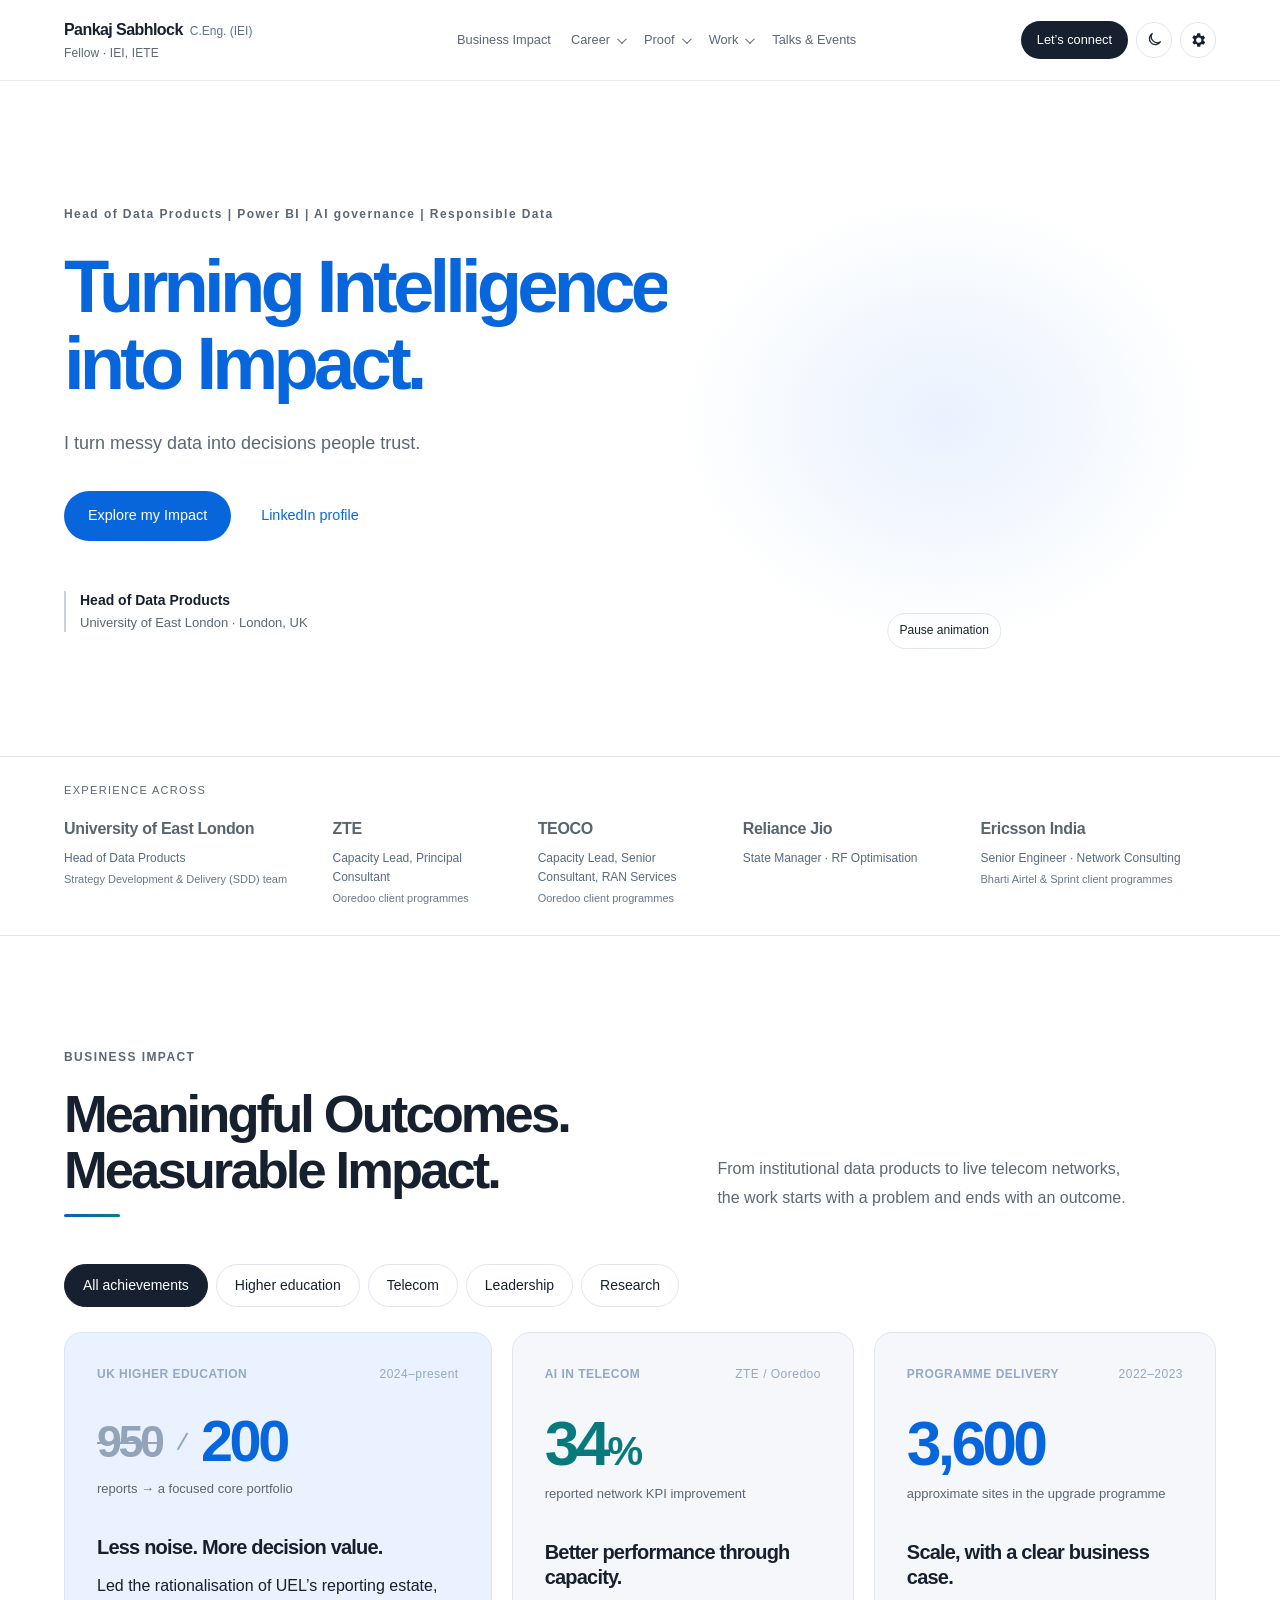
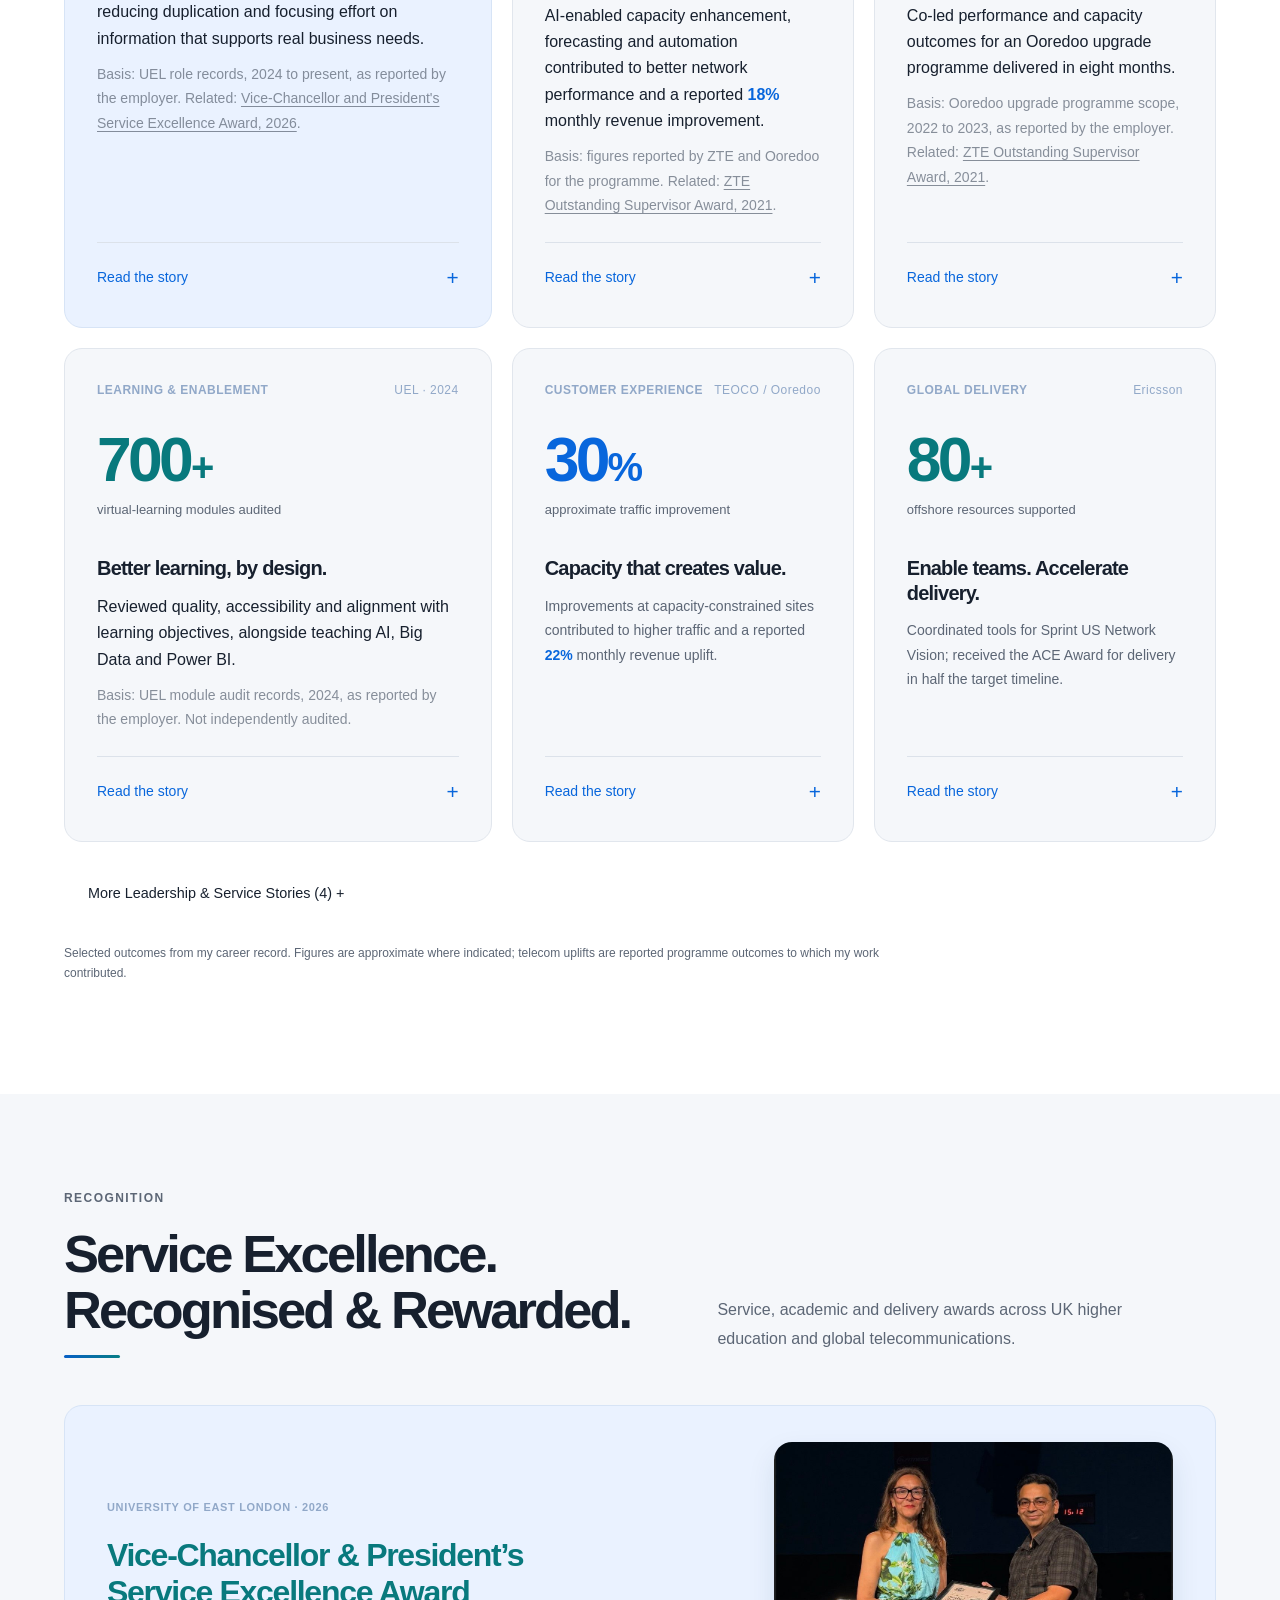
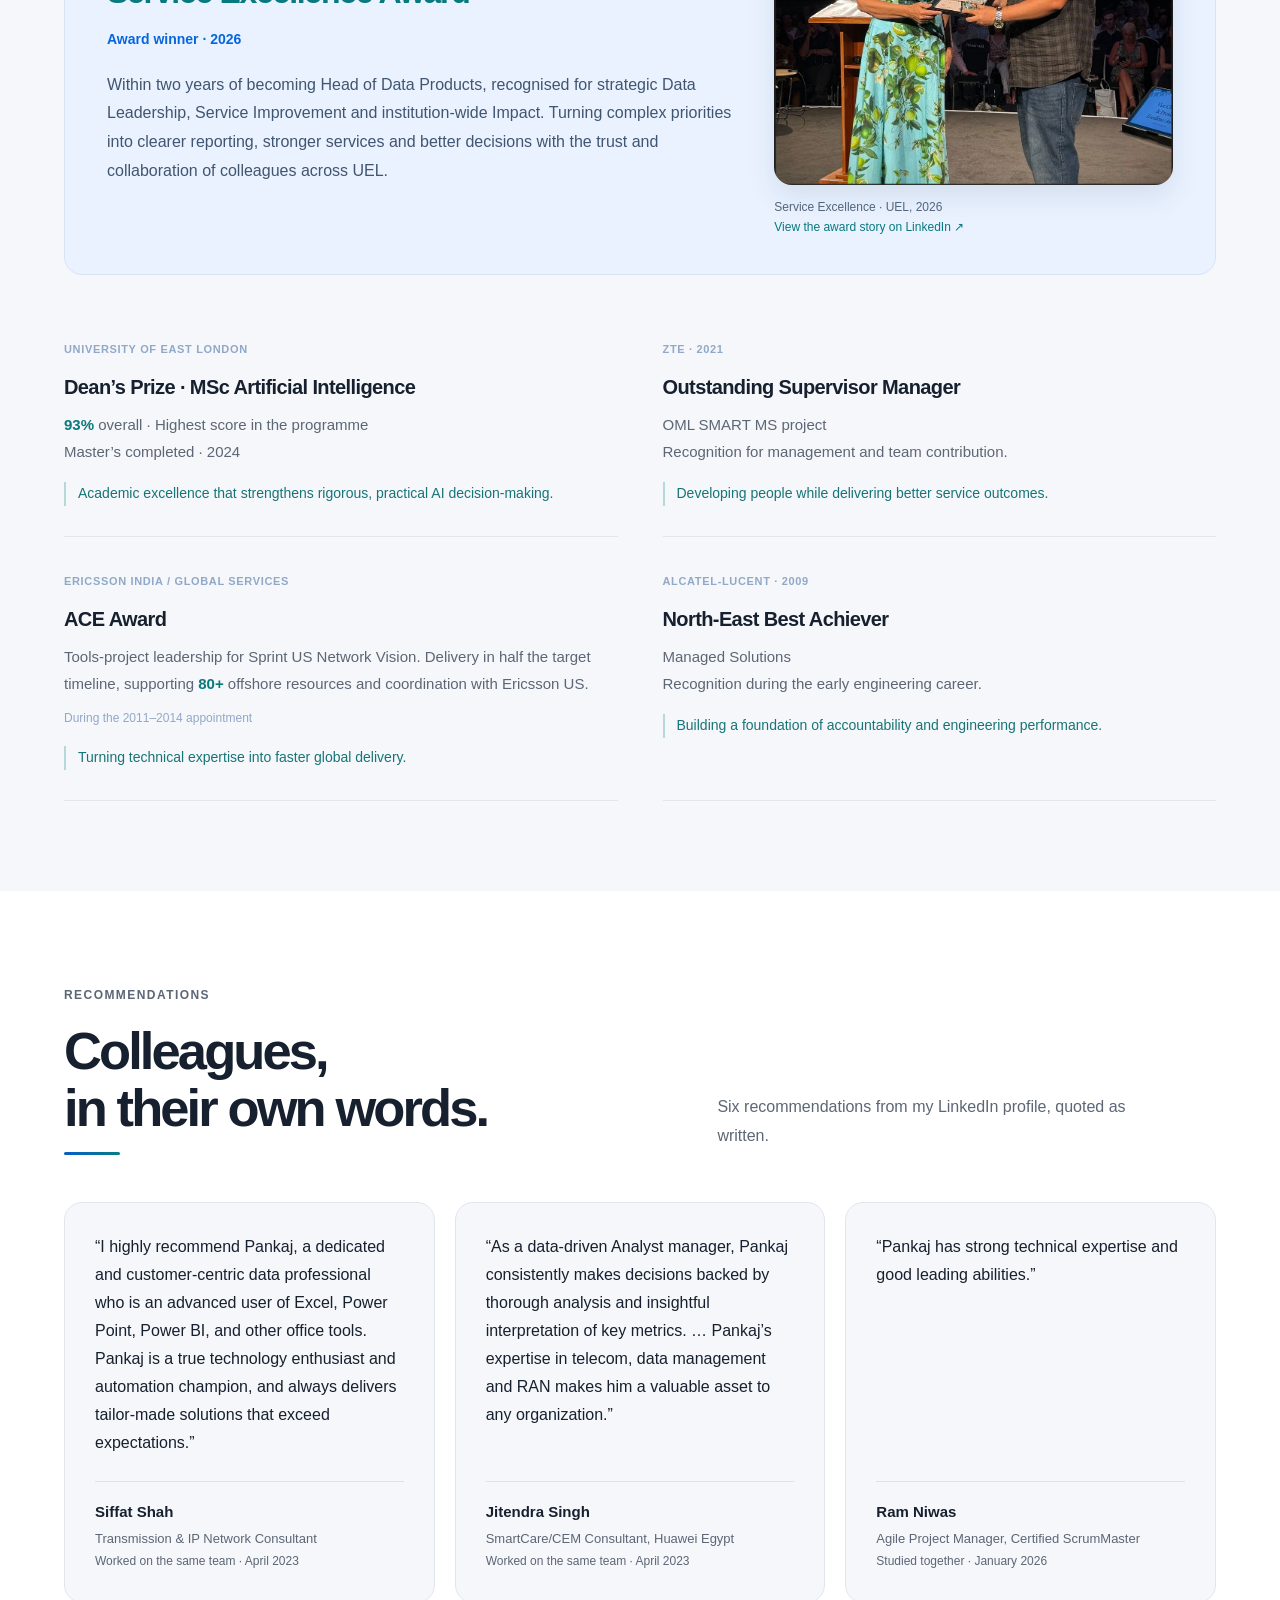
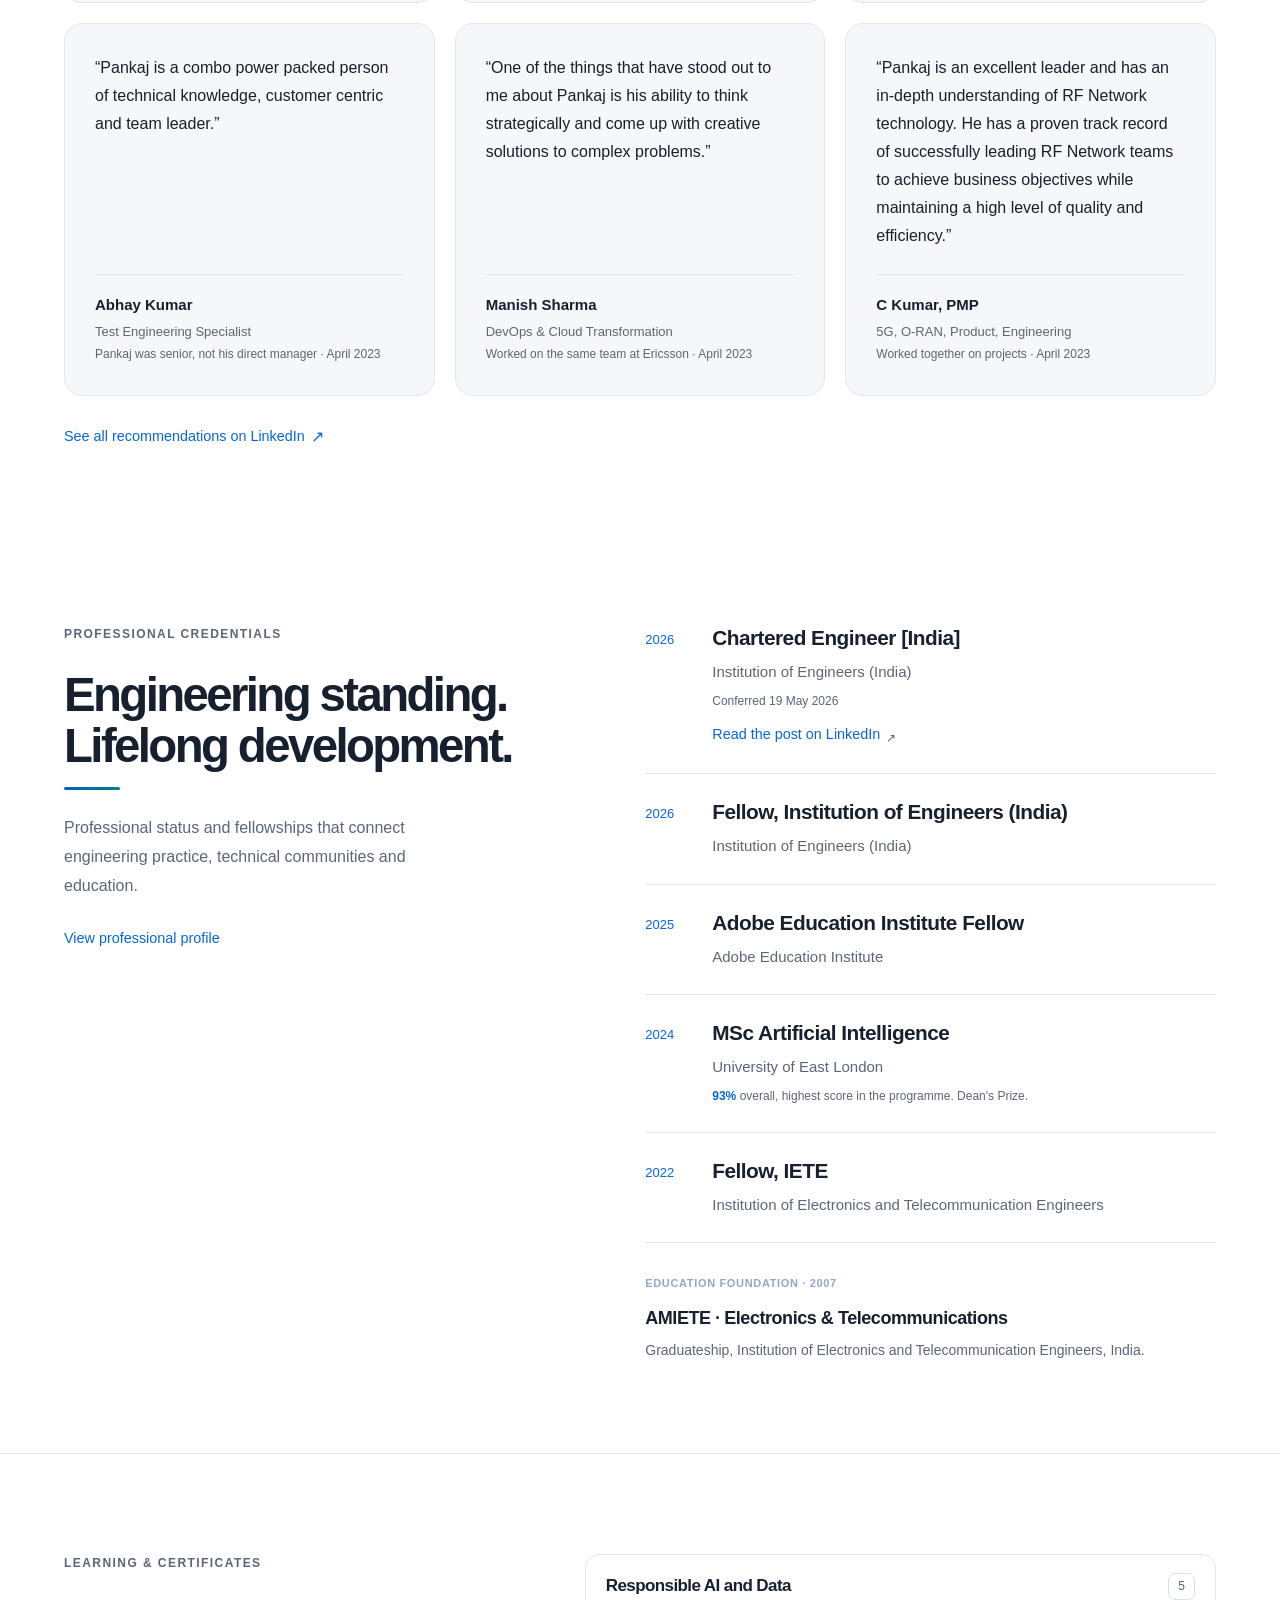
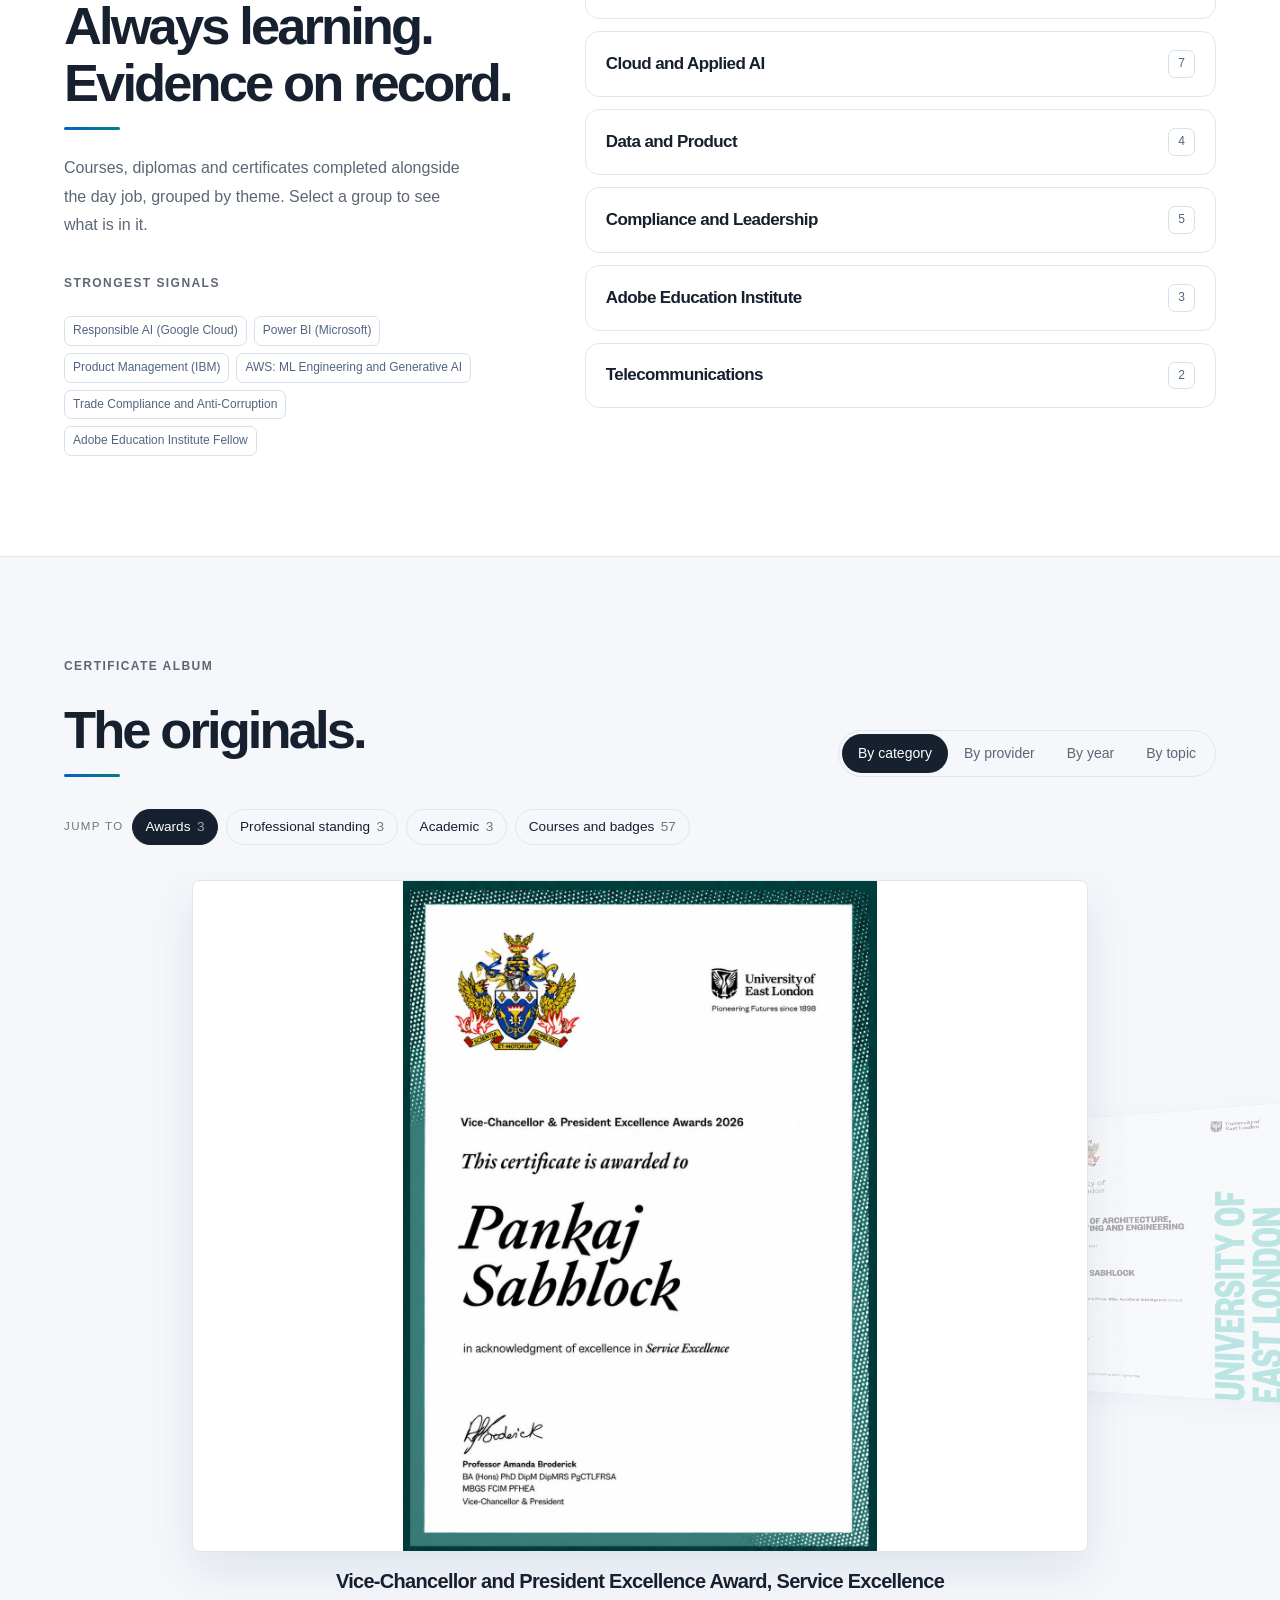
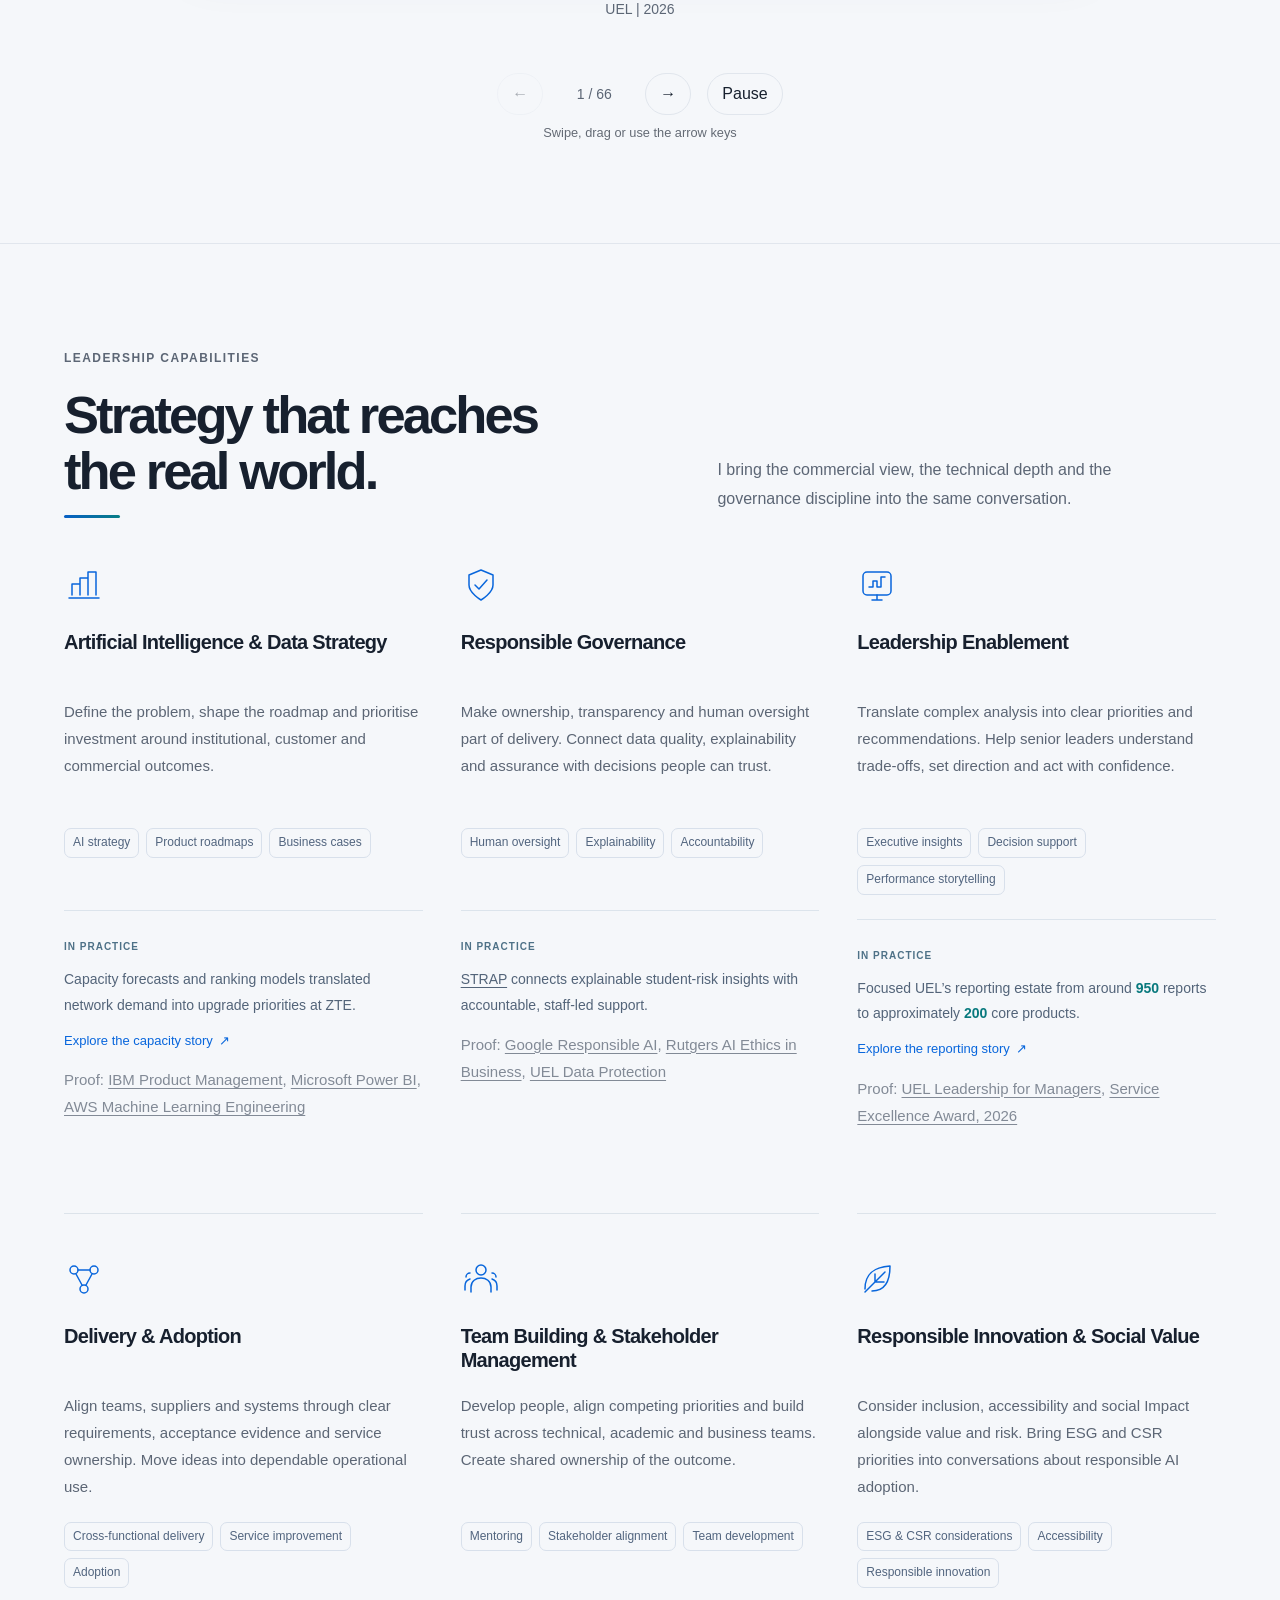
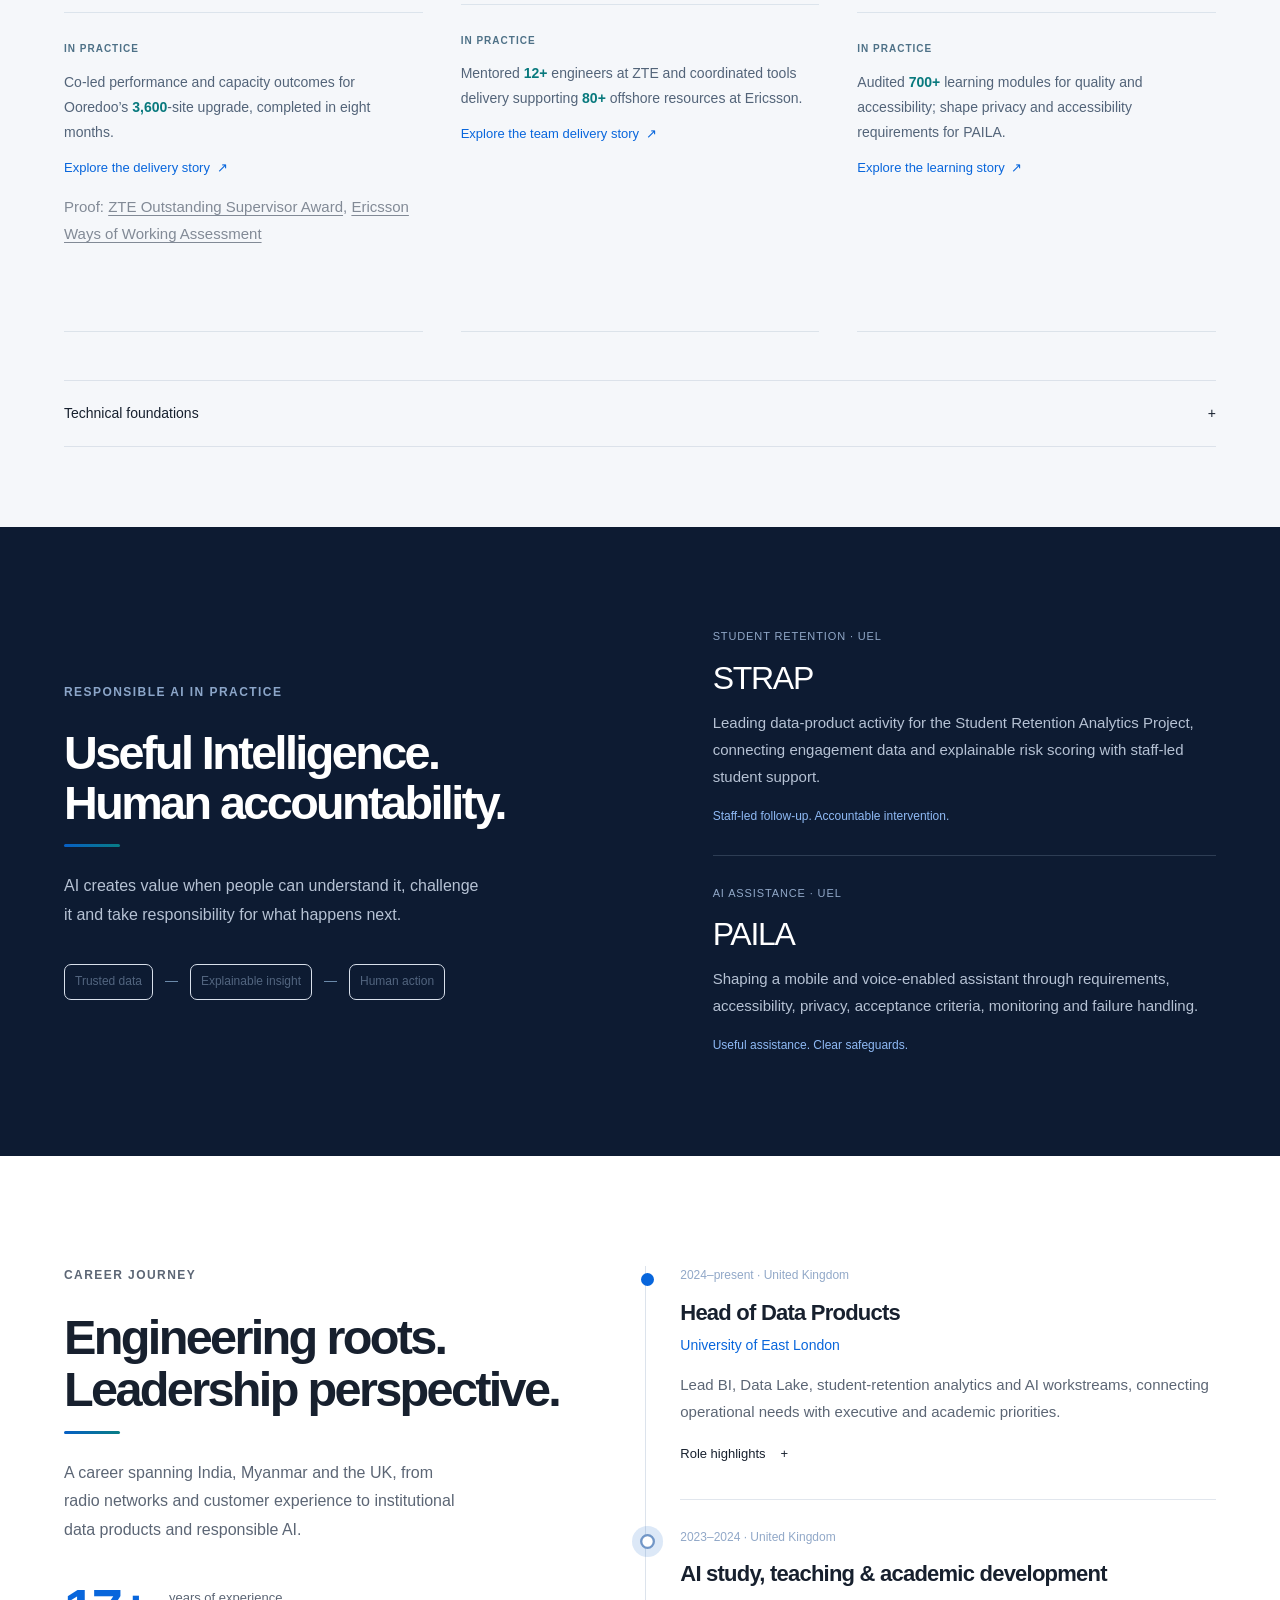
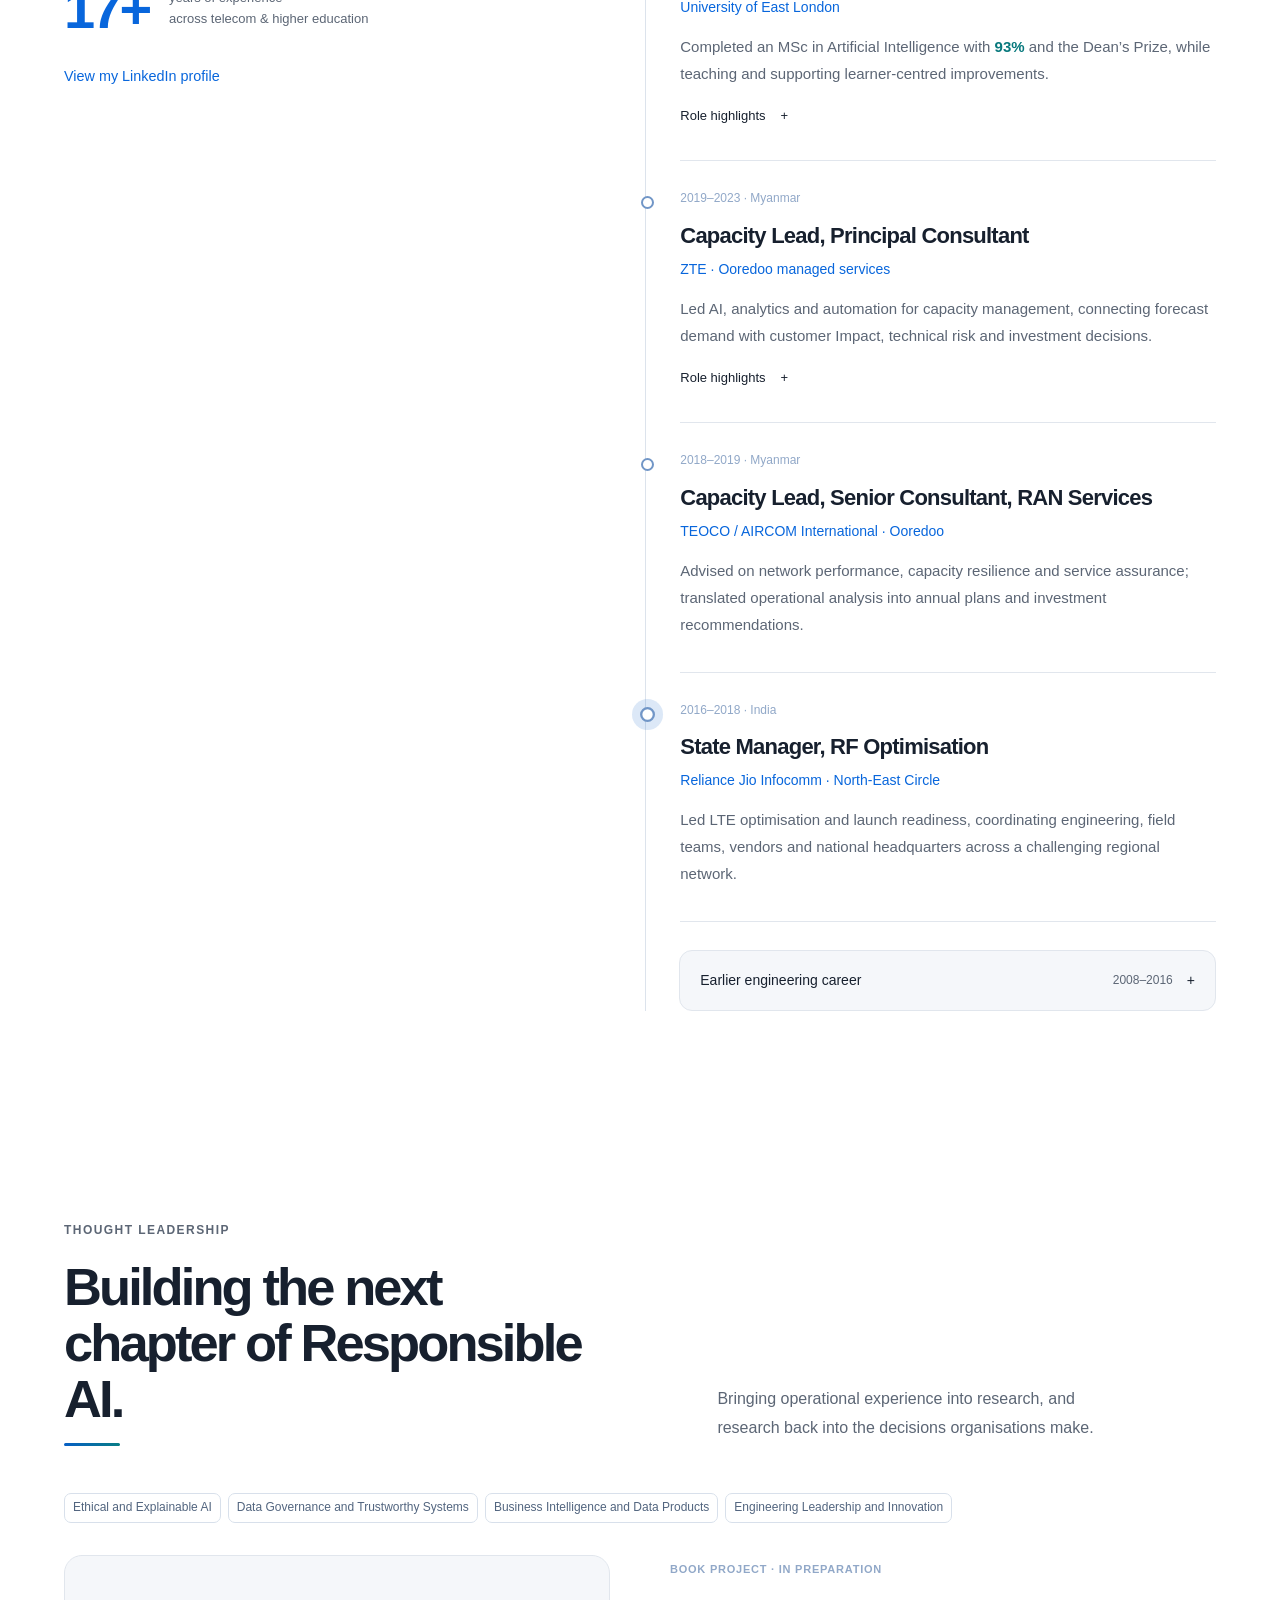
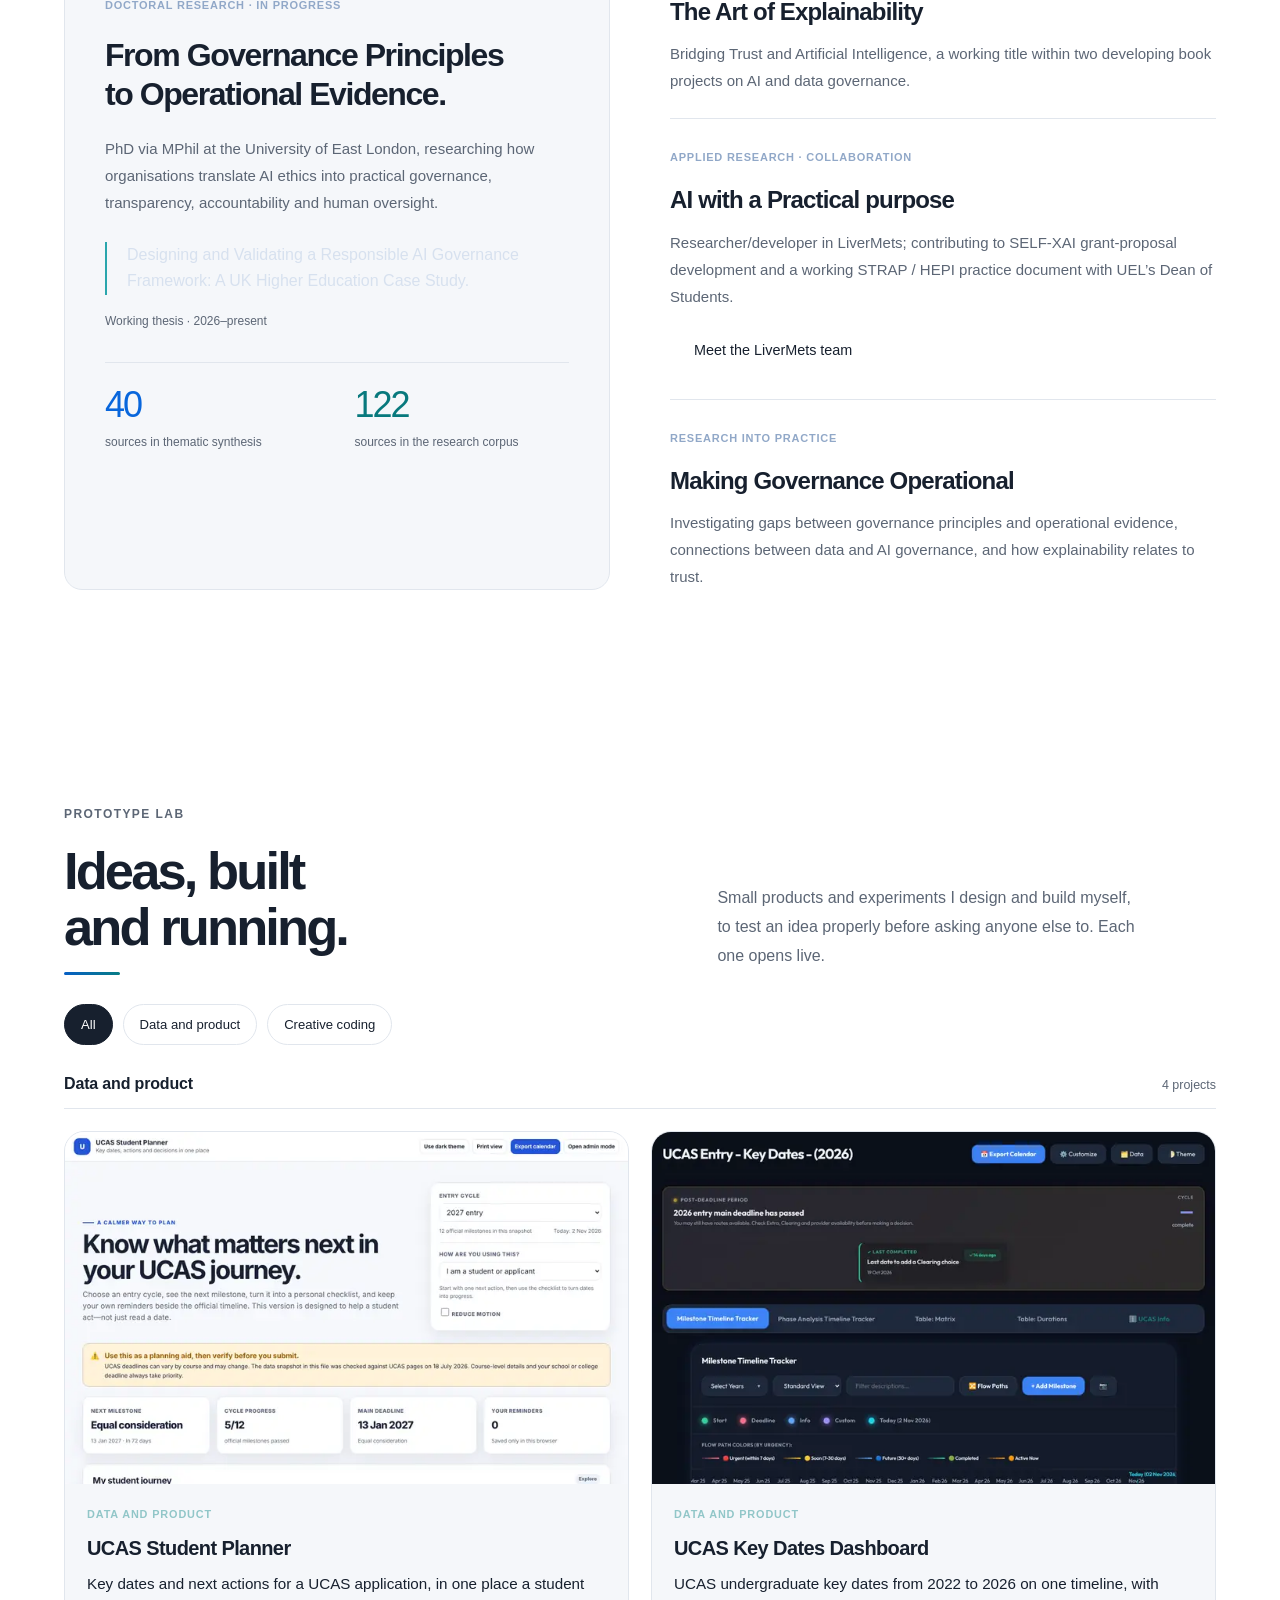
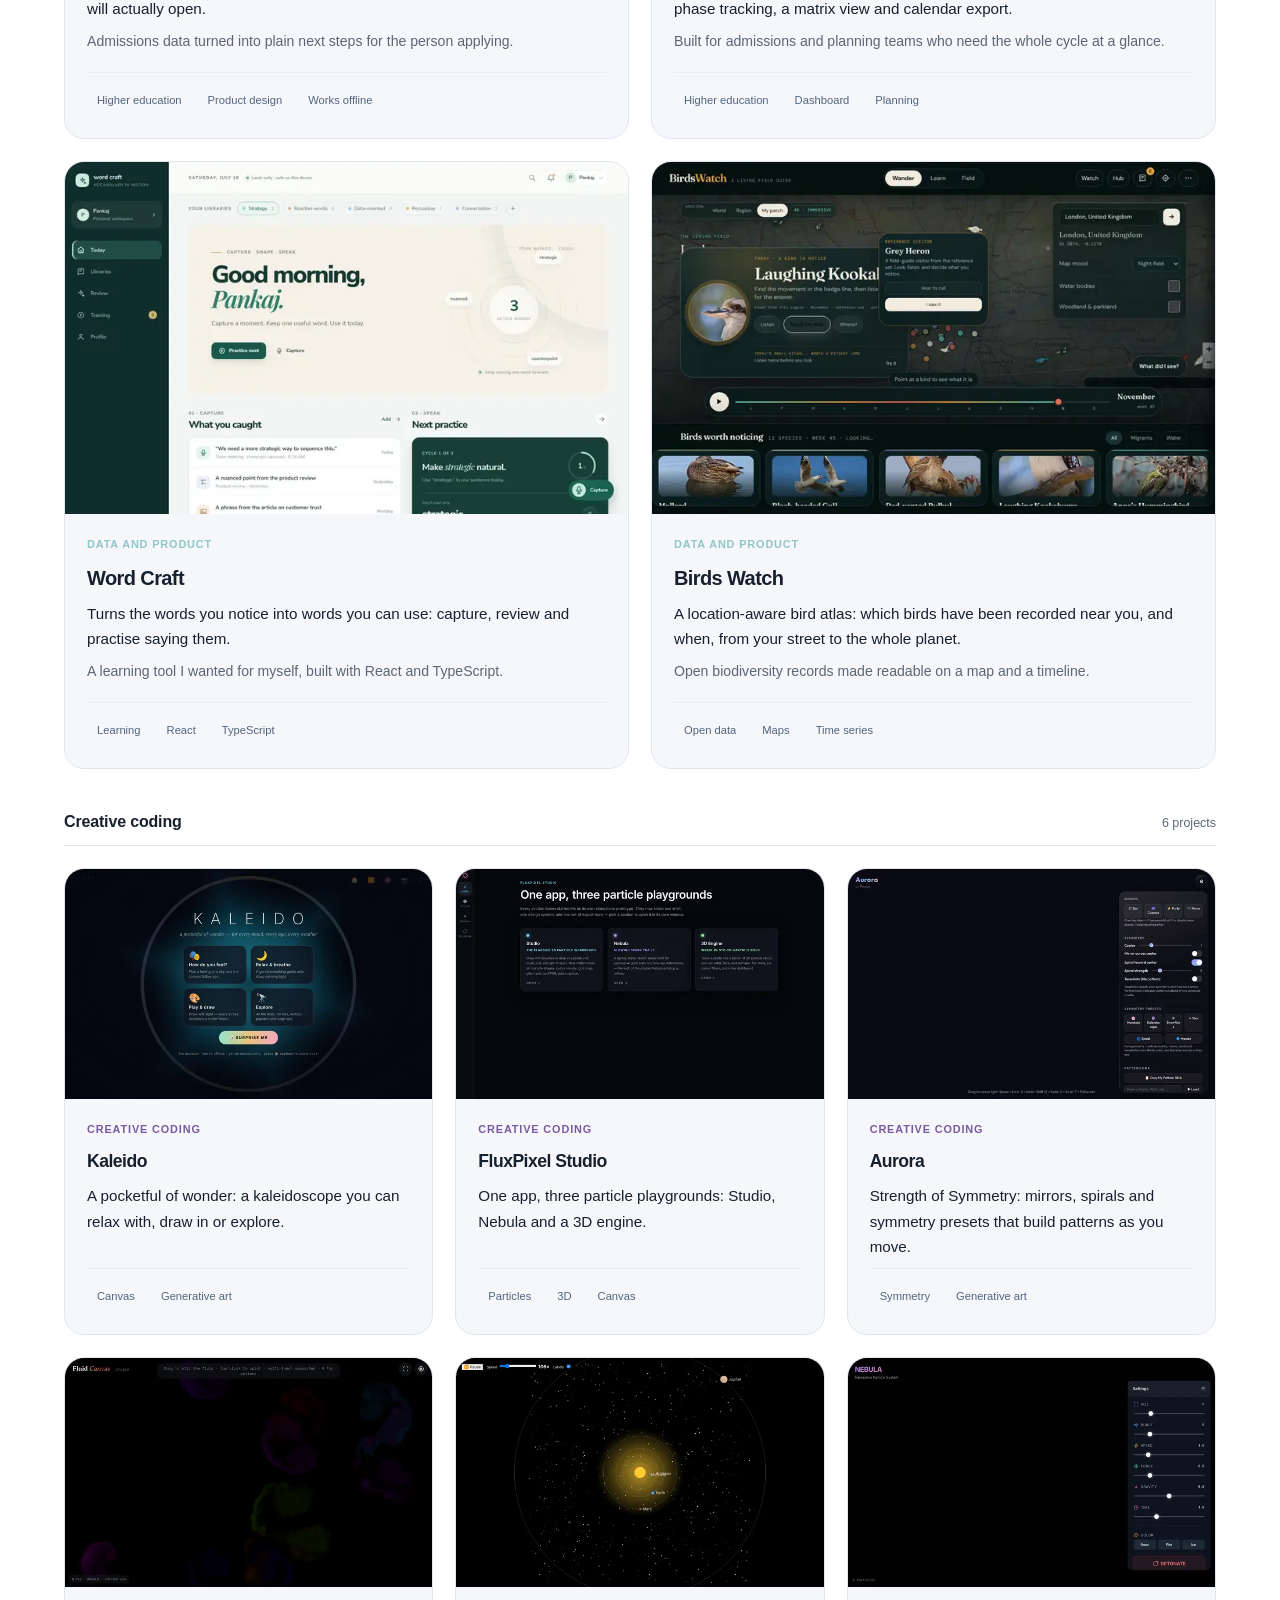
==== index.html @ b5c77fbf "Add system-aware portfolio themes Co-authored-by: Copilot App <223556219+Copilot@users.noreply.githu" ====
<!doctype html>
<html lang="en-GB">
<head>
  <meta charset="utf-8">
  <meta name="viewport" content="width=device-width, initial-scale=1">
  <meta name="theme-color" content="#0f1b33">
  <title>Pankaj Sabhlock | AI, Data & Leadership</title>
  <meta name="description" content="Pankaj Sabhlock, Head of Data Products at the University of East London. AI and data strategy, responsible AI and governance, and measurable impact across telecom and UK higher education.">
  <meta property="og:title" content="Pankaj Sabhlock | AI, Data & Leadership">
  <meta property="og:description" content="Turning Intelligence into Impact. Explore achievements in data products, telecom transformation, responsible AI and leadership enablement.">
  <meta property="og:type" content="website"><meta property="og:url" content="https://pankajsabhlock.github.io/"><meta property="og:image" content="https://pankajsabhlock.github.io/assets/share.jpg"><meta property="og:image:width" content="1200"><meta property="og:image:height" content="630"><meta property="og:image:alt" content="Pankaj Sabhlock, Head of Data Products. I turn messy data into decisions people trust."><meta name="twitter:card" content="summary_large_image"><meta name="twitter:image" content="https://pankajsabhlock.github.io/assets/share.jpg">
  <link rel="icon" type="image/svg+xml" href="data:image/svg+xml,%3Csvg xmlns='http://www.w3.org/2000/svg' viewBox='0 0 64 64'%3E%3Crect width='64' height='64' rx='16' fill='%23101a2c'/%3E%3Ctext x='32' y='41' text-anchor='middle' font-family='Arial,sans-serif' font-size='25' font-weight='600' fill='white'%3EPS%3C/text%3E%3C/svg%3E">
  <link rel="stylesheet" href="styles.css?v=20261110-header">
<link rel="stylesheet" href="certs.css?v=20261110-header"><link rel="stylesheet" href="motion.css"><link rel="stylesheet" href="projects.css?v=202611021800"><link rel="stylesheet" href="theme.css?v=20261111">
<script type="application/ld+json">{"@context":"https://schema.org","@type":"Person","name":"Pankaj Sabhlock","honorificSuffix":"C.Eng. (IEI)","jobTitle":"Head of Data Products","description":"Head of Data Products at the University of East London. AI and data strategy, responsible governance and BI leadership across UK higher education and telecom.","url":"https://pankajsabhlock.github.io/","image":"https://pankajsabhlock.github.io/portrait.png","worksFor":{"@type":"CollegeOrUniversity","name":"University of East London","url":"https://www.uel.ac.uk/"},"alumniOf":{"@type":"CollegeOrUniversity","name":"University of East London"},"address":{"@type":"PostalAddress","addressLocality":"London","addressCountry":"GB"},"knowsAbout":["Artificial intelligence","Data strategy","Data governance","Responsible AI","Business intelligence","Power BI","Data products","Telecom capacity planning"],"sameAs":["https://www.linkedin.com/in/pankajsabhlock","https://github.com/PankajSabhlock"]}</script>
</head>
<body>
  <a class="skip-link" href="#main">Skip to content</a>
  <header class="site-header">
    <div class="nav-shell">
      <a class="identity" href="#home" aria-label="Pankaj Sabhlock, Chartered Engineer India, Fellow of IEI and IETE, home"><span class="identity-copy"><span class="name-line"><span class="person-name">Pankaj Sabhlock</span><span class="honorific">C.Eng. (IEI)</span></span><span class="fellow-caption" title="Fellow of the Institution of Engineers (India) and the Institution of Electronics and Telecommunication Engineers">Fellow · IEI, IETE</span></span></a>
      <nav class="desktop-nav" aria-label="Main navigation"><a href="#impact">Business Impact</a><a href="#journey">Career Journey</a><a href="#expertise">Leadership Capabilities</a><a href="#recognition">Recognition</a><a href="#recommendations">Recommendations</a><a href="#credentials">Professional Credentials</a><a href="#learning">Learning &amp; Certificates</a><a href="#research">Thought Leadership</a><a href="#lab">Prototype Lab</a><a href="#speaking">Talks &amp; Events</a></nav>
      <div class="header-actions">
        <a class="nav-contact" href="#connect">Let’s connect</a>
        <button type="button" class="theme-toggle" id="theme-toggle" aria-label="Switch to light mode" title="Switch to light mode"><svg class="theme-icon theme-icon-sun" viewBox="0 0 24 24" aria-hidden="true" focusable="false"><circle cx="12" cy="12" r="4"></circle><path d="M12 2v2M12 20v2M4.93 4.93l1.42 1.42M17.65 17.65l1.42 1.42M2 12h2M20 12h2M4.93 19.07l1.42-1.42M17.65 6.35l1.42-1.42"></path></svg><svg class="theme-icon theme-icon-moon" viewBox="0 0 24 24" aria-hidden="true" focusable="false"><path d="M20.5 15.2A8.5 8.5 0 0 1 8.8 3.5 8.5 8.5 0 1 0 20.5 15.2Z"></path></svg></button>
        <button type="button" class="admin-icon" id="admin-open" aria-label="Open site admin (owner only)" title="Site admin (Ctrl+Shift+A)"><svg viewBox="0 0 24 24" width="18" height="18" aria-hidden="true" focusable="false"><path fill="currentColor" d="M19.4 13a7.5 7.5 0 0 0 0-2l2.1-1.6-2-3.5-2.5 1a7.3 7.3 0 0 0-1.7-1L15 3h-4l-.4 2.6a7.3 7.3 0 0 0-1.7 1l-2.5-1-2 3.5L6.6 11a7.5 7.5 0 0 0 0 2l-2.1 1.6 2 3.5 2.5-1a7.3 7.3 0 0 0 1.7 1L11 21h4l.4-2.6a7.3 7.3 0 0 0 1.7-1l2.5 1 2-3.5L19.4 13zM13 15.5a3.5 3.5 0 1 1 0-7 3.5 3.5 0 0 1 0 7z"/></svg></button><button class="menu-toggle" aria-label="Open menu" aria-expanded="false" aria-controls="mobile-nav"><span></span><span></span></button>
      </div>
    </div>
    <nav id="mobile-nav" class="mobile-nav" aria-label="Mobile navigation" hidden><a href="#impact">Business Impact</a><a href="#recognition">Recognition</a><a href="#recommendations">Recommendations</a><a href="#credentials">Professional Credentials</a><a href="#learning">Learning &amp; Certificates</a><a href="#expertise">Leadership Capabilities</a><a href="#journey">Career Journey</a><a href="#research">Thought Leadership</a><a href="#lab">Prototype Lab</a><a href="#speaking">Talks &amp; Events</a><a href="#connect">Let’s connect</a></nav>
  </header>
  <div class="section-title-bar" aria-hidden="true"><div class="section-shell"><span class="sticky-section-label"></span><span class="sticky-section-title"></span></div></div>
  <main id="main">
    <section class="hero section-shell" id="home">
      <div class="hero-content">
        <p class="eyebrow">Head of Data Products | Power BI | AI governance | Responsible Data</p>
        <h1>Turning Intelligence <br>into <span>Impact.</span></h1>
        <p class="hero-description">I turn messy data into decisions people trust.</p>
        <div class="hero-actions"><a class="button button-primary" href="#impact">Explore my Impact</a><a class="text-link" href="https://www.linkedin.com/in/pankajsabhlock" target="_blank" rel="noopener noreferrer">LinkedIn profile</a></div>
        <div class="current-role"><span class="role-rule"></span><div><strong>Head of Data Products</strong><span>University of East London · London, UK</span></div></div>
      </div>
      <div class="intelligence-visual" role="group" aria-label="Animated icons connecting Data, Artificial Intelligence and Governance with human purpose">
        <canvas id="intelligence-canvas" aria-hidden="true"></canvas>
        <div class="network-centre"><span>HUMAN PURPOSE</span><strong>Intelligence <br>that Empowers.</strong></div>
        <span class="orbit-label orbit-data"><span class="orbit-glass"><img class="orbit-icon orbit-raster orbit-data-asset" src="assets/data-computer.webp" alt="" width="400" height="400" decoding="async"><img class="orbit-chart" src="assets/data-chart.webp" alt="" width="400" height="400" decoding="async"></span><span>Data</span></span>
        <span class="orbit-label orbit-ai"><span class="orbit-glass"><img class="orbit-icon orbit-raster orbit-ai-asset" src="assets/intelligence-3d.png" alt="" width="1280" height="1280" decoding="async"><img class="orbit-chart orbit-badge orbit-badge-left" src="assets/ai-sparkle.svg" alt="" width="64" height="64" decoding="async"></span><span>Artificial Intelligence</span></span>
        <span class="orbit-label orbit-governance"><span class="orbit-glass"><img class="orbit-icon orbit-raster orbit-governance-asset" src="assets/governance-shield.webp" alt="" width="400" height="400" decoding="async"><img class="orbit-chart orbit-badge" src="assets/governance-scales.svg" alt="" width="64" height="64" decoding="async"></span><span>Governance</span></span>
        <div class="visual-caption">CONNECTED THINKING. ACCOUNTABLE ACTION.</div>
        <button class="motion-toggle" aria-pressed="false">Pause animation</button>
      </div>
    </section>
    <div class="experience-strip section-shell"><p>Experience across</p><div>
      <span>University of East London<span class="association">Head of Data Products</span><span class="client-context">Strategy Development &amp; Delivery (SDD) team</span></span>
      <span>ZTE<span class="association">Capacity Lead, Principal Consultant</span><span class="client-context">Ooredoo client programmes</span></span>
      <span>TEOCO<span class="association">Capacity Lead, Senior Consultant, RAN Services</span><span class="client-context">Ooredoo client programmes</span></span>
      <span>Reliance Jio<span class="association">State Manager · RF Optimisation</span></span>
      <span>Ericsson India<span class="association">Senior Engineer · Network Consulting</span><span class="client-context">Bharti Airtel &amp; Sprint client programmes</span></span>
    </div></div>
    <section class="impact-section section-shell" id="impact">
      <div class="section-heading"><p class="eyebrow">BUSINESS IMPACT</p><h2>Meaningful Outcomes. <br>Measurable Impact.</h2><p>From institutional data products to live telecom networks, the work starts with a problem and ends with an outcome.</p></div>
      <div class="impact-filters" role="group" aria-label="Filter achievements"><button class="filter active" data-filter="all" aria-pressed="true">All achievements</button><button class="filter" data-filter="education" aria-pressed="false">Higher education</button><button class="filter" data-filter="telecom" aria-pressed="false">Telecom</button><button class="filter" data-filter="leadership" aria-pressed="false">Leadership</button><button class="filter" data-filter="research" aria-pressed="false">Research</button></div>
      <p class="visually-hidden" id="filter-status" aria-live="polite"></p>
      <div class="impact-grid">
        <article class="impact-card impact-card-wide" data-domain="education"><div class="card-top"><span class="category">UK HIGHER EDUCATION</span><span class="card-year">2024–present</span></div><div class="report-metric"><span class="old-metric">950</span><span class="metric-divider" aria-hidden="true">/</span><span>200</span></div><p class="metric-caption">reports → a focused core portfolio</p><h3>Less noise. More decision value.</h3><p>Led the rationalisation of UEL’s reporting estate, reducing duplication and focusing effort on information that supports real business needs.</p><p class="impact-basis">Basis: UEL role records, 2024 to present, as reported by the employer. Related: <a href="#recognition">Vice-Chancellor and President's Service Excellence Award, 2026</a>.</p><button class="story-button" data-story="reporting" aria-haspopup="dialog">Read the story <span aria-hidden="true">+</span></button></article>
        <article class="impact-card" data-domain="telecom"><div class="card-top"><span class="category">AI IN TELECOM</span><span class="card-year">ZTE / Ooredoo</span></div><div class="big-metric">34<span>%</span></div><p class="metric-caption">reported network KPI improvement</p><h3>Better performance through capacity.</h3><p>AI-enabled capacity enhancement, forecasting and automation contributed to better network performance and a reported <span class="number-highlight">18%</span> monthly revenue improvement.</p><p class="impact-basis">Basis: figures reported by ZTE and Ooredoo for the programme. Related: <a href="#certificates" data-cert="c37">ZTE Outstanding Supervisor Award, 2021</a>.</p><button class="story-button" data-story="capacity" aria-haspopup="dialog">Read the story <span aria-hidden="true">+</span></button></article>
        <article class="impact-card" data-domain="telecom"><div class="card-top"><span class="category">PROGRAMME DELIVERY</span><span class="card-year">2022–2023</span></div><div class="big-metric">3,600</div><p class="metric-caption">approximate sites in the upgrade programme</p><h3>Scale, with a clear business case.</h3><p>Co-led performance and capacity outcomes for an Ooredoo upgrade programme delivered in eight months.</p><p class="impact-basis">Basis: Ooredoo upgrade programme scope, 2022 to 2023, as reported by the employer. Related: <a href="#certificates" data-cert="c37">ZTE Outstanding Supervisor Award, 2021</a>.</p><button class="story-button" data-story="upgrade" aria-haspopup="dialog">Read the story <span aria-hidden="true">+</span></button></article>
        <article class="impact-card" data-domain="education"><div class="card-top"><span class="category">LEARNING & ENABLEMENT</span><span class="card-year">UEL · 2024</span></div><div class="big-metric">700<span>+</span></div><p class="metric-caption">virtual-learning modules audited</p><h3>Better learning, by design.</h3><p>Reviewed quality, accessibility and alignment with learning objectives, alongside teaching AI, Big Data and Power BI.</p><p class="impact-basis">Basis: UEL module audit records, 2024, as reported by the employer. Not independently audited.</p><button class="story-button" data-story="learning" aria-haspopup="dialog">Read the story <span aria-hidden="true">+</span></button></article>
        <article class="impact-card" data-domain="telecom"><div class="card-top"><span class="category">CUSTOMER EXPERIENCE</span><span class="card-year">TEOCO / Ooredoo</span></div><div class="big-metric">30<span>%</span></div><p class="metric-caption">approximate traffic improvement</p><h3>Capacity that creates value.</h3><p>Improvements at capacity-constrained sites contributed to higher traffic and a reported <span class="number-highlight">22%</span> monthly revenue uplift.</p><button class="story-button" data-story="consulting" aria-haspopup="dialog">Read the story <span aria-hidden="true">+</span></button></article>
        <article class="impact-card" data-domain="telecom"><div class="card-top"><span class="category">GLOBAL DELIVERY</span><span class="card-year">Ericsson</span></div><div class="big-metric">80<span>+</span></div><p class="metric-caption">offshore resources supported</p><h3>Enable teams. Accelerate delivery.</h3><p>Coordinated tools for Sprint US Network Vision; received the ACE Award for delivery in half the target timeline.</p><button class="story-button" data-story="ericsson" aria-haspopup="dialog">Read the story <span aria-hidden="true">+</span></button></article>
        <article class="impact-card" data-domain="telecom" hidden><div class="card-top"><span class="category">CUSTOMER SERVICE</span><span class="card-year">S TEL · 2010–2011</span></div><div class="big-metric">100<span>%</span></div><p class="metric-caption">customer-complaint SLA requirements achieved</p><h3>Customer Trust. Service Accountability.</h3><p>Aligned network planning, performance and complaint resolution around dependable service and clear commitments.</p><button class="story-button" data-story="service" aria-haspopup="dialog">Read the story <span aria-hidden="true">+</span></button></article>
        <article class="impact-card" data-domain="leadership" hidden><div class="card-top"><span class="category">STAKEHOLDER ALIGNMENT</span><span class="card-year">UEL · March 2026 onward</span></div><div class="big-metric">0</div><p class="metric-caption">reporting service escalations from March 2026</p><h3>Shared Priorities. Clear Ownership.</h3><p>Strengthened service ownership and cross-team coordination, moving from daily escalations in January to none from March 2026.</p><button class="story-button" data-story="stakeholders" aria-haspopup="dialog">Read the story <span aria-hidden="true">+</span></button></article>
        <article class="impact-card" data-domain="leadership" hidden><div class="card-top"><span class="category">TEAM DEVELOPMENT</span><span class="card-year">ZTE / Ooredoo</span></div><div class="big-metric">12<span>+</span></div><p class="metric-caption">engineers mentored</p><h3>Build Capability. Strengthen Delivery.</h3><p>Developed engineers through practical analytical work, operational problem-solving and clear recommendations to senior management.</p><button class="story-button" data-story="mentoring" aria-haspopup="dialog">Read the story <span aria-hidden="true">+</span></button></article>
        <article class="impact-card" data-domain="research" hidden><div class="card-top"><span class="category">RESPONSIBLE AI RESEARCH</span><span class="card-year">UEL · In progress</span></div><div class="big-metric">122</div><p class="metric-caption">sources in the research corpus</p><h3>Research that Informs Responsible Strategy.</h3><p>A <span class="number-highlight">40-source</span> thematic synthesis informs doctoral work connecting governance principles with operational evidence in UK higher education.</p><button class="story-button" data-story="research" aria-haspopup="dialog">Read the story <span aria-hidden="true">+</span></button></article>
      </div>
      <button class="more-stories button button-secondary" aria-expanded="false">More Leadership &amp; Service Stories (4) <span aria-hidden="true">+</span></button>
      <p class="impact-note">Selected outcomes from my career record. Figures are approximate where indicated; telecom uplifts are reported programme outcomes to which my work contributed.</p>
    </section>
    <section class="recognition-section" id="recognition"><div class="section-shell"><div class="section-heading"><p class="eyebrow">RECOGNITION</p><h2>Service Excellence. <br>Recognised &amp; Rewarded.</h2><p>Service, academic and delivery awards across UK higher education and global telecommunications.</p></div>
      <div class="award-feature"><div><span class="award-label">UNIVERSITY OF EAST LONDON · 2026</span><h3>Vice-Chancellor & President’s <br>Service Excellence Award</h3><p class="award-result">Award winner · 2026</p><p class="award-story">Within two years of becoming Head of Data Products, recognised for strategic Data Leadership, Service Improvement and institution-wide Impact. Turning complex priorities into clearer reporting, stronger services and better decisions with the trust and collaboration of colleagues across UEL.</p></div><figure class="award-photo"><a href="award-photo.jpg" target="_blank" rel="noopener" aria-label="View the full award presentation photograph"><img src="award-photo.jpg" alt="Pankaj Sabhlock receiving his UEL Service Excellence award at the presentation ceremony" width="1061" height="913" loading="lazy"></a><figcaption>Service Excellence · UEL, 2026 <br><a href="https://www.linkedin.com/posts/pankajsabhlock_i-am-deeply-honoured-to-share-that-i-received-activity-7475664114514636800-vaet" target="_blank" rel="noopener noreferrer">View the award story on LinkedIn ↗</a></figcaption></figure></div>
      <div class="recognition-grid"><article><span class="award-label">UNIVERSITY OF EAST LONDON</span><h3>Dean’s Prize · MSc Artificial Intelligence</h3><p><span class="number-highlight">93%</span> overall · Highest score in the programme <br>Master’s completed · 2024</p><p class="award-value">Academic excellence that strengthens rigorous, practical AI decision-making.</p></article><article><span class="award-label">ZTE · 2021</span><h3>Outstanding Supervisor Manager</h3><p>OML SMART MS project <br>Recognition for management and team contribution.</p><p class="award-value">Developing people while delivering better service outcomes.</p></article><article><span class="award-label">ERICSSON INDIA / GLOBAL SERVICES</span><h3>ACE Award</h3><p>Tools-project leadership for Sprint US Network Vision. Delivery in half the target timeline, supporting <span class="number-highlight">80+</span> offshore resources and coordination with Ericsson US.</p><span class="award-period">During the 2011–2014 appointment</span><p class="award-value">Turning technical expertise into faster global delivery.</p></article><article><span class="award-label">ALCATEL-LUCENT · 2009</span><h3>North-East Best Achiever</h3><p>Managed Solutions <br>Recognition during the early engineering career.</p><p class="award-value">Building a foundation of accountability and engineering performance.</p></article></div>
    </div></section>
    <section class="recs-section section-shell" id="recommendations" aria-labelledby="recs-title"><div class="section-heading"><p class="eyebrow">RECOMMENDATIONS</p><h2 id="recs-title">Colleagues, <br>in their own words.</h2><p>Six recommendations from my LinkedIn profile, quoted as written.</p></div>
<div class="recs-grid">
<figure class="rec-card"><blockquote>“I highly recommend Pankaj, a dedicated and customer-centric data professional who is an advanced user of Excel, Power Point, Power BI, and other office tools. Pankaj is a true technology enthusiast and automation champion, and always delivers tailor-made solutions that exceed expectations.”</blockquote><figcaption><strong>Siffat Shah</strong><span>Transmission &amp; IP Network Consultant</span><small>Worked on the same team · April 2023</small></figcaption></figure>
<figure class="rec-card"><blockquote>“As a data-driven Analyst manager, Pankaj consistently makes decisions backed by thorough analysis and insightful interpretation of key metrics. … Pankaj’s expertise in telecom, data management and RAN makes him a valuable asset to any organization.”</blockquote><figcaption><strong>Jitendra Singh</strong><span>SmartCare/CEM Consultant, Huawei Egypt</span><small>Worked on the same team · April 2023</small></figcaption></figure>
<figure class="rec-card"><blockquote>“Pankaj has strong technical expertise and good leading abilities.”</blockquote><figcaption><strong>Ram Niwas</strong><span>Agile Project Manager, Certified ScrumMaster</span><small>Studied together · January 2026</small></figcaption></figure>
<figure class="rec-card"><blockquote>“Pankaj is a combo power packed person of technical knowledge, customer centric and team leader.”</blockquote><figcaption><strong>Abhay Kumar</strong><span>Test Engineering Specialist</span><small>Pankaj was senior, not his direct manager · April 2023</small></figcaption></figure>
<figure class="rec-card"><blockquote>“One of the things that have stood out to me about Pankaj is his ability to think strategically and come up with creative solutions to complex problems.”</blockquote><figcaption><strong>Manish Sharma</strong><span>DevOps &amp; Cloud Transformation</span><small>Worked on the same team at Ericsson · April 2023</small></figcaption></figure>
<figure class="rec-card"><blockquote>“Pankaj is an excellent leader and has an in-depth understanding of RF Network technology. He has a proven track record of successfully leading RF Network teams to achieve business objectives while maintaining a high level of quality and efficiency.”</blockquote><figcaption><strong>C Kumar, PMP</strong><span>5G, O-RAN, Product, Engineering</span><small>Worked together on projects · April 2023</small></figcaption></figure>
</div><a class="text-link recs-more" href="https://www.linkedin.com/in/pankajsabhlock" target="_blank" rel="noopener noreferrer">See all recommendations on LinkedIn <span class="external-mark" aria-hidden="true">↗</span></a></section>
<section class="credentials-section section-shell" id="credentials"><div class="credentials-intro"><p class="eyebrow">PROFESSIONAL CREDENTIALS</p><h2>Engineering standing. <br>Lifelong development.</h2><p>Professional status and fellowships that connect engineering practice, technical communities and education.</p><a class="text-link" href="https://www.linkedin.com/in/pankajsabhlock" target="_blank" rel="noopener noreferrer">View professional profile</a></div><div class="credential-list"><article><div class="credential-year">2026</div><div><h3>Chartered Engineer [India]</h3><p>Institution of Engineers (India)</p><span>Conferred 19 May 2026</span><a class="text-link" href="https://www.linkedin.com/feed/update/urn:li:activity:7460805004485103616/" target="_blank" rel="noopener noreferrer">Read the post on LinkedIn <span class="external-mark" aria-hidden="true">&#8599;</span></a></div></article><article><div class="credential-year">2026</div><div><h3>Fellow, Institution of Engineers (India)</h3><p>Institution of Engineers (India)</p></div></article><article><div class="credential-year">2025</div><div><h3>Adobe Education Institute Fellow</h3><p>Adobe Education Institute</p></div></article><article><div class="credential-year">2024</div><div><h3>MSc Artificial Intelligence</h3><p>University of East London</p><span><b class="number-highlight">93%</b> overall, highest score in the programme. Dean's Prize.</span></div></article><article><div class="credential-year">2022</div><div><h3>Fellow, IETE</h3><p>Institution of Electronics and Telecommunication Engineers</p></div></article><div class="education-foundation"><span class="award-label">EDUCATION FOUNDATION · 2007</span><h3>AMIETE · Electronics & Telecommunications</h3><p>Graduateship, Institution of Electronics and Telecommunication Engineers, India.</p></div></div></section>
    <section class="learning-section section-shell" id="learning"><div class="learning-intro"><p class="eyebrow">LEARNING &amp; CERTIFICATES</p><h2>Always learning. <br>Evidence on record.</h2><p>Courses, diplomas and certificates completed alongside the day job, grouped by theme. Select a group to see what is in it.</p><div class="learning-highlights"><p class="eyebrow">STRONGEST SIGNALS</p><div class="mini-tags"><span>Responsible AI (Google Cloud)</span><span>Power BI (Microsoft)</span><span>Product Management (IBM)</span><span>AWS: ML Engineering and Generative AI</span><span>Trade Compliance and Anti-Corruption</span><span>Adobe Education Institute Fellow</span></div></div></div><div class="learning-grid"><details class="learning-card"><summary><h3>Responsible AI and Data</h3><span class="learning-count">5</span></summary><ul><li><a class="learn-proof" href="#certificates" data-cert="c01">Introduction to Responsible AI (Google Cloud, Coursera, Aug 2025)</a></li><li><a class="learn-proof" href="#certificates" data-cert="c02">Use AI Responsibly (Google, Coursera, Aug 2025)</a></li><li><a class="learn-proof" href="#certificates" data-cert="c03">Stay Ahead of the AI Curve (Google, Coursera, Aug 2025)</a></li><li><a class="learn-proof" href="#certificates" data-cert="c08">AI Ethics in Business (Rutgers, Coursera, Aug 2025)</a></li><li>AI governance: fundamentals (ITU Academy, 2026)</li></ul></details><details class="learning-card"><summary><h3>Cloud and Applied AI</h3><span class="learning-count">7</span></summary><ul><li><a class="learn-proof" href="#certificates" data-cert="c10">AWS Cloud Practitioner Essentials</a></li><li><a class="learn-proof" href="#certificates" data-cert="c11">Architecting on AWS</a></li><li><a class="learn-proof" href="#certificates" data-cert="c12">Machine Learning Engineering on AWS</a></li><li><a class="learn-proof" href="#certificates" data-cert="c09">Developing Generative AI Applications on AWS</a></li><li><a class="learn-proof" href="#certificates" data-cert="c21">MATLAB Onramps: MATLAB, Machine Learning, Deep Learning, Computer Vision, Image Processing</a></li><li><a class="learn-proof" href="#certificates" data-cert="c24">Run AI Locally with Gemma and Ollama</a></li><li><a class="learn-proof" href="#certificates" data-cert="c23">HumanFirst AI: Building AI Products That People Actually Use</a></li></ul></details><details class="learning-card"><summary><h3>Data and Product</h3><span class="learning-count">4</span></summary><ul><li><a class="learn-proof" href="#certificates" data-cert="c04">Unlock the Power of Data with Power BI (Microsoft, Coursera, Aug 2025)</a></li><li><a class="learn-proof" href="#certificates" data-cert="c06">Power BI Beginner to Pro Workshop</a></li><li><a class="learn-proof" href="#certificates" data-cert="c07">Product Management: An Introduction (IBM, Coursera, Aug 2025)</a></li><li>Product management and analytics courses (ProductPlan, Pendo)</li></ul></details><details class="learning-card"><summary><h3>Compliance and Leadership</h3><span class="learning-count">5</span></summary><ul><li><a class="learn-proof" href="#certificates" data-cert="c31">Trade Compliance Diploma</a></li><li><a class="learn-proof" href="#certificates" data-cert="c28">Anti-Corruption Diploma</a></li><li><a class="learn-proof" href="#certificates" data-cert="c27">UEL Cyber Security Awareness</a></li><li><a class="learn-proof" href="#certificates" data-cert="c26">Stress Management for Managers</a></li><li>Professional Mentee Programme</li></ul></details><details class="learning-card"><summary><h3>Adobe Education Institute</h3><span class="learning-count">3</span></summary><ul><li><a class="learn-proof" href="#certificates" data-cert="c13">Fellow, Adobe Education Institute (2025)</a></li><li><a class="learn-proof" href="#certificates" data-cert="c14">Adobe Express Foundations and Advanced pathways (2026)</a></li><li><a class="learn-proof" href="#certificates" data-cert="c16">Empowered Workflows with Acrobat pathway (2026)</a></li></ul></details><details class="learning-card"><summary><h3>Telecommunications</h3><span class="learning-count">2</span></summary><ul><li><a class="learn-proof" href="#certificates" data-cert="c29">Ericsson LTE and WCDMA RAN diplomas</a></li><li><a class="learn-proof" href="#certificates" data-cert="c35">LTE TDD Air Interface and LTE-SAE courses</a></li></ul></details></div></section>
    <section class="album-section section-shell" id="certificates" aria-labelledby="album-title">
<div id="album">
<div class="album-head"><div><p class="eyebrow">CERTIFICATE ALBUM</p><h2 id="album-title">The originals.</h2></div>
<div class="album-modes" role="group" aria-label="Group certificates"><button type="button" data-mode="category" aria-pressed="true">By category</button><button type="button" data-mode="company" aria-pressed="false">By provider</button><button type="button" data-mode="year" aria-pressed="false">By year</button><button type="button" data-mode="topic" aria-pressed="false">By topic</button></div></div>
<div class="album-tabs" role="group" aria-label="Filter"></div>
<div class="album-stage"><div class="album-track" tabindex="0" aria-label="Certificates, use left and right arrow keys"></div>
<div class="album-nav"><button type="button" data-dir="-1" aria-label="Previous certificate">&larr;</button><span class="album-count" aria-live="polite"></span><button type="button" data-dir="1" aria-label="Next certificate">&rarr;</button><button type="button" class="album-play" aria-pressed="true">Pause</button></div></div>
</div>
<dialog id="album-box"><button type="button" class="album-close" aria-label="Close">&times;</button><figure><img alt=""><figcaption></figcaption></figure></dialog>
</section>
    <section class="expertise-section" id="expertise"><div class="section-shell">
      <div class="section-heading"><p class="eyebrow">LEADERSHIP CAPABILITIES</p><h2>Strategy that reaches <br>the real world.</h2><p>I bring the commercial view, the technical depth and the governance discipline into the same conversation.</p></div>
      <div class="expertise-grid">
        <article class="expertise-item"><svg class="expertise-icon" viewBox="0 0 40 40" aria-hidden="true"><path d="M8 30V19h8v11M16 30V13h8v17M24 30V7h8v23M5 33h30"/></svg><h3>Artificial Intelligence &amp; Data Strategy</h3><p>Define the problem, shape the roadmap and prioritise investment around institutional, customer and commercial outcomes.</p><div class="mini-tags"><span>AI strategy</span><span>Product roadmaps</span><span>Business cases</span></div><div class="expertise-example"><span>IN PRACTICE</span><p>Capacity forecasts and ranking models translated network demand into upgrade priorities at ZTE.</p><button class="example-link" data-story="capacity">Explore the capacity story <span aria-hidden="true">↗</span></button></div><p class="expertise-proof">Proof: <a href="#certificates" data-cert="c07">IBM Product Management</a>, <a href="#certificates" data-cert="c04">Microsoft Power BI</a>, <a href="#certificates" data-cert="c12">AWS Machine Learning Engineering</a></p></article>
        <article class="expertise-item"><svg class="expertise-icon" viewBox="0 0 40 40" aria-hidden="true"><path d="M20 5 32 10v10c0 8-12 15-12 15S8 28 8 20V10Z"/><path d="m14 20 4 4 8-9"/></svg><h3>Responsible Governance</h3><p>Make ownership, transparency and human oversight part of delivery. Connect data quality, explainability and assurance with decisions people can trust.</p><div class="mini-tags"><span>Human oversight</span><span>Explainability</span><span>Accountability</span></div><div class="expertise-example"><span>IN PRACTICE</span><p><a href="#research">STRAP</a> connects explainable student-risk insights with accountable, staff-led support.</p></div><p class="expertise-proof">Proof: <a href="#certificates" data-cert="c01">Google Responsible AI</a>, <a href="#certificates" data-cert="c08">Rutgers AI Ethics in Business</a>, <a href="#certificates" data-cert="c40">UEL Data Protection</a></p></article>
        <article class="expertise-item"><svg class="expertise-icon" viewBox="0 0 40 40" aria-hidden="true"><rect x="6" y="7" width="28" height="23" rx="4"/><path d="M12 22h4v-6h4v6h4M24 22V12h4M15 35h10M20 30v5"/></svg><h3>Leadership Enablement</h3><p>Translate complex analysis into clear priorities and recommendations. Help senior leaders understand trade-offs, set direction and act with confidence.</p><div class="mini-tags"><span>Executive insights</span><span>Decision support</span><span>Performance storytelling</span></div><div class="expertise-example"><span>IN PRACTICE</span><p>Focused UEL’s reporting estate from around <span class="number-highlight">950</span> reports to approximately <span class="number-highlight">200</span> core products.</p><button class="example-link" data-story="reporting">Explore the reporting story <span aria-hidden="true">↗</span></button></div><p class="expertise-proof">Proof: <a href="#certificates" data-cert="c39">UEL Leadership for Managers</a>, <a href="#recognition">Service Excellence Award, 2026</a></p></article>
        <article class="expertise-item"><svg class="expertise-icon" viewBox="0 0 40 40" aria-hidden="true"><circle cx="10" cy="11" r="4"/><circle cx="30" cy="11" r="4"/><circle cx="20" cy="30" r="4"/><path d="M14 11h12M12 15l6 11M28 15l-6 11"/></svg><h3>Delivery &amp; Adoption</h3><p>Align teams, suppliers and systems through clear requirements, acceptance evidence and service ownership. Move ideas into dependable operational use.</p><div class="mini-tags"><span>Cross-functional delivery</span><span>Service improvement</span><span>Adoption</span></div><div class="expertise-example"><span>IN PRACTICE</span><p>Co-led performance and capacity outcomes for Ooredoo’s <span class="number-highlight">3,600</span>-site upgrade, completed in eight months.</p><button class="example-link" data-story="upgrade">Explore the delivery story <span aria-hidden="true">↗</span></button></div><p class="expertise-proof">Proof: <a href="#certificates" data-cert="c37">ZTE Outstanding Supervisor Award</a>, <a href="#certificates" data-cert="c30">Ericsson Ways of Working Assessment</a></p></article>
        <article class="expertise-item"><svg class="expertise-icon" viewBox="0 0 40 40" aria-hidden="true"><circle cx="20" cy="11" r="5"/><path d="M10 33v-5c0-12 20-12 20 0v5M9 14a4 4 0 0 0-4 4M31 14a4 4 0 0 1 4 4M4 31v-4c0-4 2-6 5-7M36 31v-4c0-4-2-6-5-7"/></svg><h3>Team Building &amp; Stakeholder Management</h3><p>Develop people, align competing priorities and build trust across technical, academic and business teams. Create shared ownership of the outcome.</p><div class="mini-tags"><span>Mentoring</span><span>Stakeholder alignment</span><span>Team development</span></div><div class="expertise-example"><span>IN PRACTICE</span><p>Mentored <span class="number-highlight">12+</span> engineers at ZTE and coordinated tools delivery supporting <span class="number-highlight">80+</span> offshore resources at Ericsson.</p><button class="example-link" data-story="ericsson">Explore the team delivery story <span aria-hidden="true">↗</span></button></div></article>
        <article class="expertise-item"><svg class="expertise-icon" viewBox="0 0 40 40" aria-hidden="true"><path d="M8 30c0-17 11-22 25-23 0 14-4 25-18 25M8 33 28 13M18 23v-8M18 23h9"/></svg><h3>Responsible Innovation &amp; Social Value</h3><p>Consider inclusion, accessibility and social Impact alongside value and risk. Bring ESG and CSR priorities into conversations about responsible AI adoption.</p><div class="mini-tags"><span>ESG &amp; CSR considerations</span><span>Accessibility</span><span>Responsible innovation</span></div><div class="expertise-example"><span>IN PRACTICE</span><p>Audited <span class="number-highlight">700+</span> learning modules for quality and accessibility; shape privacy and accessibility requirements for PAILA.</p><button class="example-link" data-story="learning">Explore the learning story <span aria-hidden="true">↗</span></button></div></article>
      </div>
      <details class="toolkit"><summary>Technical foundations <span aria-hidden="true">+</span></summary><div class="toolkit-grid"><div><h4>AI & analytics</h4><p>Python · SQL · Forecasting · ML ranking · TensorFlow · PyTorch · NLP · SHAP explainability</p></div><div><h4>Data products</h4><p>Power BI · Data modelling · ETL · AWS Data Lake · Redshift · Executive reporting</p></div><div><h4>Telecom</h4><p>RAN KPIs & KQIs · Capacity planning · Service assurance · ZTE CEM · TEMS · Actix · QGIS</p></div></div></details>
    </div></section>
    <section class="responsible-section"><div class="section-shell responsible-layout">
      <div class="responsible-intro"><p class="eyebrow">RESPONSIBLE AI IN PRACTICE</p><h2>Useful Intelligence. <br>Human accountability.</h2><p>AI creates value when people can understand it, challenge it and take responsibility for what happens next.</p><div class="governance-path"><span>Trusted data</span><i aria-hidden="true"></i><span>Explainable insight</span><i aria-hidden="true"></i><span>Human action</span></div></div>
      <div class="responsible-projects"><article><div class="project-label">STUDENT RETENTION · UEL</div><h3>STRAP</h3><p>Leading data-product activity for the Student Retention Analytics Project, connecting engagement data and explainable risk scoring with staff-led student support.</p><span class="project-principle">Staff-led follow-up. Accountable intervention.</span></article><article><div class="project-label">AI ASSISTANCE · UEL</div><h3>PAILA</h3><p>Shaping a mobile and voice-enabled assistant through requirements, accessibility, privacy, acceptance criteria, monitoring and failure handling.</p><span class="project-principle">Useful assistance. Clear safeguards.</span></article></div>
    </div></section>
    <section class="journey-section section-shell" id="journey">
      <div class="journey-intro"><p class="eyebrow">CAREER JOURNEY</p><h2>Engineering roots. <br>Leadership perspective.</h2><p>A career spanning India, Myanmar and the UK, from radio networks and customer experience to institutional data products and responsible AI.</p><div class="journey-years"><strong>17+</strong><span>years of experience <br>across telecom & higher education</span></div><a class="text-link" href="https://www.linkedin.com/in/pankajsabhlock" target="_blank" rel="noopener noreferrer">View my LinkedIn profile</a></div>
      <div class="timeline">
        <article class="timeline-item"><div class="timeline-date">2024–present · United Kingdom</div><h3>Head of Data Products</h3><p class="timeline-company">University of East London</p><p>Lead BI, Data Lake, student-retention analytics and AI workstreams, connecting operational needs with executive and academic priorities.</p><details><summary>Role highlights <span aria-hidden="true">+</span></summary><ul><li>Rationalised around <span class="number-highlight">950</span> reports into approximately <span class="number-highlight">200</span> core reports.</li><li>Strengthened service ownership and coordination; moved from frequent daily reporting escalations in January to none from March 2026.</li><li>Support strategic KPIs, student information, surveys, admissions and research-system reporting.</li><li>Mentor colleagues and continue invited AI and BI guest lectures.</li></ul></details></article>
        <article class="timeline-item"><div class="timeline-date">2023–2024 · United Kingdom</div><h3>AI study, teaching & academic development</h3><p class="timeline-company">University of East London</p><p>Completed an MSc in Artificial Intelligence with <span class="number-highlight">93%</span> and the Dean’s Prize, while teaching and supporting learner-centred improvements.</p><details><summary>Role highlights <span aria-hidden="true">+</span></summary><ul><li>MSc Artificial Intelligence, September 2023–September 2024.</li><li>University Lecturer (contract), June to September 2024, teaching AI, Big Data and Power BI.</li><li>Academic Developer, TEAL intern, March–July 2024; audited <span class="number-highlight">700+</span> virtual-learning modules.</li></ul></details></article>
        <article class="timeline-item"><div class="timeline-date">2019–2023 · Myanmar</div><h3>Capacity Lead, Principal Consultant</h3><p class="timeline-company">ZTE · Ooredoo managed services</p><p>Led AI, analytics and automation for capacity management, connecting forecast demand with customer Impact, technical risk and investment decisions.</p><details><summary>Role highlights <span aria-hidden="true">+</span></summary><ul><li>Delivered analytical tools from requirements and proof of concept into operational use.</li><li>Developed ML ranking, risk and cost models to prioritise network upgrades.</li><li>Presented weekly and monthly recommendations to senior management and mentored <span class="number-highlight">12+</span> engineers.</li><li>Co-led performance, capacity and business-case outcomes for the <span class="number-highlight">3,600</span>-site upgrade programme.</li></ul></details></article>
        <article class="timeline-item"><div class="timeline-date">2018–2019 · Myanmar</div><h3>Capacity Lead, Senior Consultant, RAN Services</h3><p class="timeline-company">TEOCO / AIRCOM International · Ooredoo</p><p>Advised on network performance, capacity resilience and service assurance; translated operational analysis into annual plans and investment recommendations.</p></article>
        <article class="timeline-item"><div class="timeline-date">2016–2018 · India</div><h3>State Manager, RF Optimisation</h3><p class="timeline-company">Reliance Jio Infocomm · North-East Circle</p><p>Led LTE optimisation and launch readiness, coordinating engineering, field teams, vendors and national headquarters across a challenging regional network.</p></article>
        <details class="earlier-career"><summary>Earlier engineering career <span>2008–2016</span><b aria-hidden="true">+</b></summary><div class="earlier-roles"><article><h4>Dishnet Wireless / Aircel</h4><span>Deputy Manager, RF Networks · 2014–2015 and 2015–2016</span><p>Network performance, capacity, rollout and customer-complaint resolution across North-East and Assam.</p></article><article><h4>Ericsson</h4><span>Specialist, Network Consulting · August–November 2015</span><p>RF planning and optimisation expertise in a specialist consulting appointment.</p></article><article><h4>Ericsson India / Global Services</h4><span>Senior Engineer · 2011–2014</span><p>2G/3G planning and optimisation for Bharti Airtel; tools coordination for Sprint US Network Vision and the Ericsson ACE Award.</p></article><article><h4>Tata Teleservices (TTSL) · S Tel</h4><span>Assistant Manager, RF Planning & Performance · TTSL Aug 2009–Aug 2010, S Tel Aug 2010–Oct 2011</span><p>Network planning, optimisation, compliance and customer service; a Six Sigma initiative focused on reducing hard blocking at Tata.</p></article><article><h4>Alcatel-Lucent · Reliance Telecom</h4><span>Assistant Manager, leading RF optimisation and performance · Oct 2008–Aug 2009</span><p>Managed-services performance and service quality; North-East Best Achiever Award at Alcatel-Lucent in 2009.</p></article></div></details>
      </div>
    </section>
    <section class="research-section section-shell" id="research"><div class="section-heading"><p class="eyebrow">THOUGHT LEADERSHIP</p><h2>Building the next <br>chapter of Responsible AI.</h2><p>Bringing operational experience into research, and research back into the decisions organisations make.</p></div><div class="mini-tags research-tags"><span>Ethical and Explainable AI</span><span>Data Governance and Trustworthy Systems</span><span>Business Intelligence and Data Products</span><span>Engineering Leadership and Innovation</span></div>
      <div class="research-grid"><article class="research-primary"><div class="research-status">DOCTORAL RESEARCH · IN PROGRESS</div><h3>From Governance Principles <br>to Operational Evidence.</h3><p>PhD via MPhil at the University of East London, researching how organisations translate AI ethics into practical governance, transparency, accountability and human oversight.</p><blockquote>Designing and Validating a Responsible AI Governance Framework: A UK Higher Education Case Study.</blockquote><span class="research-caption">Working thesis · 2026–present</span><div class="research-evidence"><div><strong>40</strong><span>sources in thematic synthesis</span></div><div><strong>122</strong><span>sources in the research corpus</span></div></div></article>
      <div class="research-secondary"><article><span class="research-status">BOOK PROJECT · IN PREPARATION</span><h3>The Art of Explainability</h3><p>Bridging Trust and Artificial Intelligence, a working title within two developing book projects on AI and data governance.</p></article><article><span class="research-status">APPLIED RESEARCH · COLLABORATION</span><h3>AI with a Practical purpose</h3><p>Researcher/developer in LiverMets; contributing to SELF-XAI grant-proposal development and a working STRAP / HEPI practice document with UEL’s Dean of Students.</p><a class="button button-secondary research-link" href="https://www.livermets.org/team" target="_blank" rel="noopener noreferrer">Meet the LiverMets team</a></article><article><span class="research-status">RESEARCH INTO PRACTICE</span><h3>Making Governance Operational</h3><p>Investigating gaps between governance principles and operational evidence, connections between data and AI governance, and how explainability relates to trust.</p></article></div></div>
    </section>
    <section class="lab-section section-shell" id="lab" aria-labelledby="lab-title"><div class="section-heading"><p class="eyebrow">PROTOTYPE LAB</p><h2 id="lab-title">Ideas, built <br>and running.</h2><p>Small products and experiments I design and build myself, to test an idea properly before asking anyone else to. Each one opens live.</p></div>
      <div class="lab-filter" role="group" aria-label="Filter projects"><button type="button" data-g="all" aria-pressed="true">All</button><button type="button" data-g="product" aria-pressed="false">Data and product</button><button type="button" data-g="creative" aria-pressed="false">Creative coding</button></div>
      <p class="visually-hidden" id="lab-status" aria-live="polite"></p>
      <div class="lab-wrap" id="lab-grid"><p class="lab-fallback">Loading projects…</p></div>
      <p class="lab-note">Source code lives on <a href="https://github.com/PankajSabhlock" target="_blank" rel="noopener noreferrer">GitHub</a>. Some repositories are private; the live demos are open to everyone.</p>
    </section>
    <section class="speaking-section" id="speaking"><div class="section-shell">
      <div class="section-heading"><p class="eyebrow">TALKS &amp; EVENTS</p><h2>Teaching AI. <br>Sharing Practical Experience.</h2><p>Connecting industry, research and education through real examples, clear explanations and applied decision-making.</p></div>
      <div class="speaking-grid">
        <article class="speaking-item speaking-feature tlc-panel"><span class="speaking-label">INVITED PANELLIST · NOVEMBER 2026</span><h3>Responsible AI in Practice: From Principles to Measurable Impact</h3><p>Panellist at the TLC Connect Data &amp; AI Summit 2026, hosted by the Technology Leaders Club at Allianz Stadium, Twickenham. I joined senior leaders from NHS England, Heathrow and AICPA to ask a plain question: how do we know AI can be trusted? My point was that technical success does not always mean responsible outcomes. A system can perform very well and still make unfair, unexplainable or unreliable decisions.</p><div class="tlc-album" role="group" aria-roledescription="carousel" aria-label="Photos from the TLC panel"><div class="tlc-stage"><button type="button" class="tlc-arrow tlc-prev" aria-label="Previous photo">&larr;</button><div class="tlc-track" tabindex="0" aria-label="Photos, use left and right arrow keys"><figure class="tlc-slide"><img src="assets/tlc/tlc-panel-1.jpg" alt="Five panellists seated on stage in front of a screen showing the panel title Responsible AI in Practice: From Principles to Measurable Impact" width="1280" height="874" loading="lazy"><figcaption>The panel on stage: Responsible AI in Practice, from principles to measurable impact.</figcaption></figure><figure class="tlc-slide"><img src="assets/tlc/tlc-panel-2.jpg" alt="Pankaj Sabhlock holding a microphone on stage with the other panellists at the TLC Connect Data and AI Summit" width="1280" height="720" loading="lazy"><figcaption>In discussion with the panel.</figcaption></figure><figure class="tlc-slide"><img src="assets/tlc/tlc-panel-3.jpg" alt="The panel on stage with the audience in the foreground and the Technology Leaders Club stand on the right" width="1280" height="740" loading="lazy"><figcaption>The room, with the Technology Leaders Club stand on the right.</figcaption></figure></div><button type="button" class="tlc-arrow tlc-next" aria-label="Next photo">&rarr;</button></div><div class="tlc-thumbs"><button type="button" class="tlc-thumb" aria-label="Show photo 1" aria-current="true"><img src="assets/tlc/tlc-panel-1.jpg" alt="" width="92" height="54" loading="lazy"></button><button type="button" class="tlc-thumb" aria-label="Show photo 2"><img src="assets/tlc/tlc-panel-2.jpg" alt="" width="92" height="54" loading="lazy"></button><button type="button" class="tlc-thumb" aria-label="Show photo 3"><img src="assets/tlc/tlc-panel-3.jpg" alt="" width="92" height="54" loading="lazy"></button><span class="tlc-count" aria-live="polite">1 / 3</span></div><dialog class="tlc-box" aria-label="Photo enlarged"><button type="button" aria-label="Close photo">&times;</button><img alt=""></dialog></div><p class="tlc-credit">Photos: TLC Connect Data &amp; AI Summit, UK, 2026. Organised by the Technology Leaders Club. <a class="text-link" href="https://www.linkedin.com/feed/update/urn:li:activity:7523901697002225664/" target="_blank" rel="noopener noreferrer">Read the post on LinkedIn <span class="external-mark" aria-hidden="true">&#8599;</span></a></p><ul class="tlc-questions"><li><strong>Trust</strong> Can we show reliable data and AI outcomes?</li><li><strong>Accountability</strong> Who owns the consequences of AI-driven decisions?</li><li><strong>Transparency</strong> Can we explain and defend a decision when it is challenged?</li><li><strong>Value</strong> Are we measuring organisational impact alongside fairness, risk and safety?</li></ul><span class="speaking-context">Takeaway: the organisations that succeed with AI will be the ones that can show why their AI can be trusted, not only the ones that adopt it fastest.</span></article>
        <article class="speaking-item speaking-feature"><span class="speaking-label">INVITED GUEST LECTURE · 23 JULY 2026</span><h3>AI Across Engineering Disciplines</h3><p>Delivered at the University of East London, connecting AI applications with engineering practice, limitations and governance.</p><span class="speaking-context">Acknowledged by UEL’s employer-engagement team</span></article>
        <article class="speaking-item"><span class="speaking-label">TEACHING · UEL</span><h3>AI, Big Data &amp; Power BI</h3><p>Taught and mentored master’s students during my MSc, and continue invited AI and BI guest lectures alongside data-product leadership.</p><span class="speaking-context">Industry examples · Root-cause analysis · Applied decisions</span></article>
        <article class="speaking-item"><span class="speaking-label">MENTORING · INDUSTRY &amp; EDUCATION</span><h3>Helping people put knowledge to work.</h3><p>Mentored <span class="number-highlight">12+</span> engineers at ZTE and support colleagues and students through practical problem-solving and clear technical explanations. In 2024 I also served as a Student Advisory Board Member at Career Zone.</p><span class="speaking-context">Team development · Technical confidence · Leadership Enablement</span></article>
      </div>
      <a class="text-link speaking-contact" href="#connect">Discuss a talk or teaching collaboration</a>
    </div></section>
    <section class="about-section"><div class="section-shell about-layout"><figure class="portrait-frame"><img src="portrait.png" alt="Pankaj Sabhlock" width="679" height="689" loading="lazy"><figcaption>London, United Kingdom</figcaption></figure><div class="about-copy"><p class="eyebrow">THE PERSON BEHIND THE WORK</p><h2>Technical Expertise. <br>Strategic Perspective.</h2><p>My career began in field engineering, understanding how networks behave, how customers experience them and what it takes to make systems work in practice.</p><p>That experience shapes my strategic perspective. I connect technical evidence with organisational priorities, build shared understanding across stakeholders and help teams turn complex ideas into practical outcomes. Clarity, accountability and useful decisions guide the work.</p><p class="about-signature">Pankaj Sabhlock</p><span class="about-caption">Engineer · Data Product Leader · Responsible AI Researcher</span></div></div></section>
    <section class="connect-section section-shell" id="connect"><p class="eyebrow">LET’S CONNECT</p><h2>Better decisions. <br>Meaningful Impact.</h2><p>For conversations about AI and data strategy, responsible governance, research partnerships or leadership enablement.</p><div class="connect-actions"><a class="button button-primary" href="mailto:pankajsabhlock@gmail.com">Email Pankaj</a><a class="button button-secondary" href="https://www.linkedin.com/in/pankajsabhlock" target="_blank" rel="noopener noreferrer">Connect on LinkedIn</a><a class="button button-secondary" href="https://github.com/PankajSabhlock" target="_blank" rel="noopener noreferrer">GitHub</a></div><a class="email-address" href="mailto:pankajsabhlock@gmail.com">pankajsabhlock@gmail.com</a></section>
    <section class="source-section section-shell"><details><summary>Profile sources <span aria-hidden="true">+</span></summary><p>Career achievements, roles and credentials draw on my Master Career CV (2026) and <a href="https://www.linkedin.com/in/pankajsabhlock" target="_blank" rel="noopener noreferrer">LinkedIn profile</a>. Portrait: <a href="https://www.livermets.org/team" target="_blank" rel="noopener noreferrer">LiverMets team page</a> (© UEL). Research and writing statuses are shown in their respective sections. Data and Governance 3D icons: <a href="https://3dicons.co/about" target="_blank" rel="noopener noreferrer">3dicons V1</a> (CC0); Artificial Intelligence icon generated for this website. Award photograph: my public LinkedIn award post.</p></details></section>
    <dialog id="story-dialog" aria-labelledby="story-title"><div class="dialog-inner"><button class="dialog-close" aria-label="Close achievement story">×</button><p class="eyebrow" id="story-category"></p><h2 id="story-title"></h2><p class="dialog-context" id="story-context"></p><div id="story-body"></div><div class="dialog-source">Source: Master Career CV, 2026 · Outcomes stated with their original context.</div></div></dialog>
  </main>
  <footer class="section-shell site-footer"><a class="identity" href="#home" aria-label="Pankaj Sabhlock, Chartered Engineer India, home"><span class="identity-copy"><span class="name-line"><span class="person-name">Pankaj Sabhlock</span><span class="honorific">C.Eng. (IEI)</span></span><span class="fellow-caption" title="Fellow of the Institution of Engineers (India) and the Institution of Electronics and Telecommunication Engineers">Fellow · IEI, IETE</span></span></a><span>AI · Data · Responsible leadership</span><span>© 2026 Pankaj Sabhlock</span></footer>
  <script>/* NAV TABS */(function(){var nav=document.querySelector(".desktop-nav");if(!nav)return;var map={};nav.querySelectorAll("a").forEach(function(a){map[a.getAttribute("href")]=a});var tabs=[["#impact"],["Career",["#journey","#expertise"]],["Proof",["#recognition","#recommendations","#credentials","#learning"]],["Work",["#research","#lab"]],["#speaking"]];nav.textContent="";tabs.forEach(function(t){if(typeof t[0]==="string"&&t.length===1){var s=map[t[0]];if(!s)return;s.classList.add("nav-solo");nav.appendChild(s);return}var w=document.createElement("div");w.className="nav-group";var b=document.createElement("button");b.type="button";b.className="nav-group-btn";b.textContent=t[0];var m=document.createElement("div");m.className="nav-group-menu";t[1].forEach(function(h){var a=map[h];if(!a)return;a.addEventListener("click",function(){w.classList.remove("open");if(document.activeElement)document.activeElement.blur()});m.appendChild(a)});w.appendChild(b);w.appendChild(m);nav.appendChild(w);b.addEventListener("click",function(){w.classList.toggle("open")})});document.addEventListener("click",function(e){if(!e.target.closest(".nav-group"))document.querySelectorAll(".nav-group.open").forEach(function(n){n.classList.remove("open")})})})();</script><script src="site.js?v=202611082300" defer></script>
<script src="certs.js?v=202610172240" defer></script><script src="motion.js" defer></script><script src="hero-flow.js?v=202611100900" defer></script><script src="admin.js?v=20261110-header" defer></script><script src="tlc.js?v=202611090100" defer></script><script src="projects.js?v=202611021800" defer></script></body>
</html>
---- styles.css ----
:root{--paper:#fff;--wash:#f5f7fa;--ink:#17202e;--muted:#5c6675;--blue:#0866dc;--line:#e1e6ed;--navy:#0d1b32;--radius:25px;--font:-apple-system,BlinkMacSystemFont,"Segoe UI",Helvetica,Arial,sans-serif}

/* Measured motion and readable career context. */
.visually-hidden{position:absolute;width:1px;height:1px;padding:0;margin:-1px;overflow:hidden;clip:rect(0,0,0,0);white-space:nowrap;border:0}[hidden]{display:none!important}.impact-filters{display:flex;gap:8px;flex-wrap:wrap;margin-bottom:25px}.filter{border:1px solid var(--line);border-radius:50px;background:#fff;color:var(--muted);padding:9px 18px;font-size:.875rem;cursor:pointer;transition:background .2s,color .2s}.filter.active{background:var(--ink);border-color:var(--ink);color:#fff}.filter:hover:not(.active){background:var(--wash)}.story-button{display:flex;width:100%;align-items:center;justify-content:space-between;border:0;border-top:1px solid #dce2ea;background:transparent;padding:18px 0 0;margin-top:auto;color:var(--blue);font-size:.875rem;font-weight:500;cursor:pointer;text-align:left}.story-button span{font-size:1.3rem;font-weight:300}.story-button:hover{color:#0049ab}.impact-note{font-size:.75rem;color:var(--muted);line-height:1.7;margin-top:24px;max-width:820px}.expertise-section{background:var(--wash);padding:105px 0 80px}.expertise-grid{display:grid;grid-template-columns:repeat(4,1fr);gap:35px}.expertise-item h3{font-size:1.25rem;line-height:1.2;margin-bottom:18px}.expertise-item>p{font-size:.9375rem;line-height:1.8;color:var(--muted)}.expertise-icon{width:40px;height:40px;fill:none;stroke:var(--blue);stroke-width:1.5;stroke-linecap:round;stroke-linejoin:round;margin-bottom:25px}.mini-tags{margin-top:22px;display:flex;flex-wrap:wrap;gap:7px}.mini-tags span{font-size:.75rem;border:1px solid #d8e0eb;color:#52657f;border-radius:7px;padding:4px 8px}.toolkit{margin-top:48px;border-top:1px solid #dce2ea;border-bottom:1px solid #dce2ea;padding:21px 0}.toolkit summary,.source-section summary,.timeline summary{list-style:none;cursor:pointer;display:flex;justify-content:space-between;gap:16px;font-size:.875rem;font-weight:500}.toolkit summary::-webkit-details-marker,.source-section summary::-webkit-details-marker,.timeline summary::-webkit-details-marker{display:none}.toolkit-grid{display:grid;grid-template-columns:repeat(3,1fr);gap:35px;margin-top:24px}.toolkit-grid h4{font-size:.9rem;margin:0 0 8px;font-weight:600}.toolkit-grid p{font-size:.875rem;color:var(--muted);line-height:1.8}.responsible-section{background:var(--navy);color:#fff;padding:100px 0}.responsible-layout{display:grid;grid-template-columns:1.1fr 1fr;gap:95px;align-items:center}.responsible-intro .eyebrow{color:#8ca6c9}.responsible-intro h2{font-size:clamp(2.5rem,3.65vw,3.15rem)}.responsible-intro>p:last-of-type{color:#b6c2d4;max-width:425px;margin-top:25px;line-height:1.8}.governance-path{display:flex;align-items:center;gap:12px;margin-top:34px;flex-wrap:wrap}.governance-path span{font-size:.75rem;color:#bfd7f7;border:1px solid #34465e;border-radius:7px;padding:7px 10px}.governance-path i{width:13px;height:1px;background:#6b8aaa}.responsible-projects article{padding:28px 0;border-bottom:1px solid #2d3d54}.responsible-projects article:first-child{padding-top:0}.responsible-projects article:last-child{border-bottom:0;padding-bottom:0}.project-label{font-size:.6875rem;letter-spacing:.08em;color:#93b2dd;margin-bottom:15px}.responsible-projects h3{font-size:2rem;letter-spacing:-.04em;margin-bottom:14px;font-weight:500}.responsible-projects p{color:#b6c2d4;font-size:.9375rem;line-height:1.8}.project-principle{display:block;font-size:.75rem;color:#8fbaf5;margin-top:17px}.journey-section{padding-top:110px;padding-bottom:105px;display:grid;grid-template-columns:1fr 1.15fr;gap:85px}.journey-intro{align-self:start;position:sticky;top:120px}.journey-intro h2{font-size:clamp(2.5rem,3.8vw,3.3rem)}.journey-intro>p:last-of-type{margin-top:25px;color:var(--muted);line-height:1.8;max-width:400px}.journey-years{display:flex;align-items:center;gap:20px;margin:36px 0 26px}.journey-years strong{font-size:3.5rem;font-weight:550;letter-spacing:-.06em;line-height:1}.journey-years span{color:var(--muted);font-size:.8125rem;line-height:1.6}.timeline{border-left:1px solid #dce3ec;padding-left:34px}.timeline-item{position:relative;padding:0 0 34px;margin-bottom:28px;border-bottom:1px solid var(--line)}.timeline-item::before{content:"";position:absolute;left:-39px;top:7px;width:9px;height:9px;background:#fff;border:2px solid #7196c7;border-radius:50%}.timeline-item:first-child::before{background:var(--blue);border-color:var(--blue)}.timeline-date{font-size:.75rem;color:#63758e;margin-bottom:13px}.timeline h3{font-size:1.375rem;line-height:1.25;letter-spacing:-.035em}.timeline-company{font-size:.875rem;font-weight:500;color:var(--blue);margin:8px 0 14px}.timeline-item>p:last-of-type{font-size:.9375rem;line-height:1.8;color:var(--muted)}.timeline details{margin-top:18px}.timeline details summary{color:var(--ink);font-size:.8125rem;justify-content:flex-start;gap:15px}.timeline details ul{padding-left:18px;color:var(--muted);font-size:.875rem;line-height:1.8;margin-top:14px}.timeline details li{margin-top:8px}.earlier-career{border:1px solid var(--line);border-radius:13px;padding:18px 20px;margin-left:-1px}.timeline .earlier-career summary{gap:14px;flex-wrap:wrap;font-size:.875rem;align-items:center}.earlier-career summary>span{margin-left:auto;font-size:.75rem;color:var(--muted)}.earlier-career b{font-weight:400}.earlier-roles article{border-top:1px solid var(--line);padding-top:19px;margin-top:19px}.earlier-roles h4{font-size:.9375rem;font-weight:600;margin:0 0 7px}.earlier-roles span{font-size:.75rem;color:var(--blue);display:block;margin-bottom:9px}.earlier-roles p{font-size:.875rem;line-height:1.75;color:var(--muted)}.recognition-section{background:var(--wash);padding:95px 0 90px}.award-feature{border:1px solid #d7e4f6;background:#eaf2ff;padding:36px 42px;border-radius:var(--radius);display:flex;align-items:center;justify-content:space-between;gap:35px}.award-label{font-size:.6875rem;font-weight:600;letter-spacing:.06em;color:#5b759a}.award-feature h3{font-size:2rem;line-height:1.17;margin-top:17px;letter-spacing:-.04em}.award-feature p{font-size:.875rem;color:var(--blue);margin-top:16px}.award-symbol{width:80px;height:100px;fill:none;stroke:#6692c9;stroke-width:1.5;stroke-linecap:round;stroke-linejoin:round;flex-shrink:0}.recognition-grid{display:grid;grid-template-columns:1fr 1fr;gap:0 45px;margin-top:30px}.recognition-grid article{padding:30px 0;border-bottom:1px solid var(--line)}.recognition-grid h3{font-size:1.25rem;letter-spacing:-.03em;line-height:1.25;margin:14px 0 11px}.recognition-grid p{font-size:.9375rem;line-height:1.8;color:var(--muted)}.research-section{padding-top:105px;padding-bottom:105px}.research-grid{display:grid;grid-template-columns:1fr 1fr;gap:60px}.research-primary{background:var(--wash);border:1px solid #e8ecf2;border-radius:var(--radius);padding:40px}.research-status{font-size:.6875rem;letter-spacing:.07em;font-weight:600;color:#587297}.research-primary h3{font-size:2rem;line-height:1.2;letter-spacing:-.045em;margin-top:22px}.research-primary>p{font-size:.9375rem;line-height:1.8;color:var(--muted);margin-top:22px}.research-primary blockquote{margin:26px 0 12px;padding-left:20px;border-left:2px solid #aac5e9;color:#354963;font-size:1rem;line-height:1.65}.research-caption{font-size:.75rem;color:var(--muted)}.research-evidence{display:flex;gap:35px;border-top:1px solid var(--line);padding-top:24px;margin-top:29px}.research-evidence>div{flex:1}.research-evidence strong{font-size:2.25rem;line-height:1;font-weight:500;letter-spacing:-.055em;display:block}.research-evidence span{display:block;font-size:.75rem;color:var(--muted);margin-top:10px}.research-secondary article{padding:24px 0;border-bottom:1px solid var(--line)}.research-secondary article:first-child{padding-top:0}.research-secondary article:last-child{border-bottom:0;padding-bottom:0}.research-secondary h3{font-size:1.5rem;margin-top:16px;line-height:1.2;margin-bottom:14px}.research-secondary p{font-size:.9375rem;color:var(--muted);line-height:1.8}.research-secondary a{margin-top:16px}.about-section{background:var(--wash);padding:90px 0}.about-layout{display:grid;grid-template-columns:.9fr 1.1fr;gap:85px;align-items:center}.portrait-frame{margin:0;width:100%;max-width:360px;justify-self:center;position:relative}.portrait-frame img{width:100%;height:auto;aspect-ratio:1/1.07;object-fit:cover;object-position:50% 38%;display:block;border-radius:var(--radius);filter:saturate(.8)}.portrait-frame figcaption{font-size:.75rem;color:var(--muted);margin-top:15px;text-align:center}.about-copy h2{font-size:clamp(2.5rem,3.65vw,3.3rem)}.about-copy>p:not(.eyebrow):not(.about-signature){font-size:1rem;color:var(--muted);line-height:1.8;margin-top:23px}.about-copy .about-signature{font-size:1.25rem;font-weight:500;letter-spacing:-.025em;margin-top:28px}.about-caption{display:block;font-size:.75rem;color:var(--muted);margin-top:6px}.connect-section{padding-top:100px;padding-bottom:95px;text-align:center}.connect-section h2{font-size:clamp(3rem,5vw,4.5rem)}.connect-section>p:last-of-type{max-width:545px;margin:25px auto 0;color:var(--muted);font-size:1.0625rem;line-height:1.8}.connect-actions{display:flex;justify-content:center;gap:12px;flex-wrap:wrap;margin-top:32px}.button-secondary{background:var(--wash);border:1px solid var(--line);color:var(--ink)}.email-address{display:inline-block;font-size:.875rem;color:var(--muted);margin-top:22px}.email-address:hover{color:var(--blue)}.source-section{padding-bottom:30px}.source-section details{border-top:1px solid var(--line);padding-top:20px;color:var(--muted)}.source-section summary{font-size:.75rem;font-weight:400}.source-section details p{font-size:.75rem;line-height:1.8;margin-top:17px;max-width:950px}.source-section p a{color:var(--blue);text-decoration:underline;text-underline-offset:2px}.site-footer{border-top:1px solid var(--line);display:flex;justify-content:space-between;align-items:center;gap:20px;padding-top:25px;padding-bottom:25px;color:var(--muted);font-size:.75rem}.site-footer .identity{color:var(--ink)}#story-dialog{width:min(720px,calc(100vw - 32px));max-height:calc(100dvh - 60px);border:0;border-radius:25px;padding:0;color:var(--ink);box-shadow:0 30px 100px #071a3950}#story-dialog::backdrop{background:#101d36a0;backdrop-filter:blur(5px)}.dialog-inner{padding:48px;position:relative}.dialog-close{position:absolute;right:20px;top:16px;border:0;background:var(--wash);color:var(--ink);font-size:1.75rem;width:40px;height:40px;border-radius:50%;cursor:pointer;line-height:1}.dialog-inner>.eyebrow{margin-top:10px;padding-right:25px;font-size:.6875rem}.dialog-inner h2{font-size:2.3rem;line-height:1.14}.dialog-context{font-size:.875rem;color:var(--blue);margin:16px 0 28px}.story-section{margin-top:25px}.story-section h3{font-size:1.125rem;font-weight:600;letter-spacing:-.02em;margin-bottom:10px}.story-section p{font-size:1rem;line-height:1.8;color:var(--muted)}.dialog-source{font-size:.6875rem;color:var(--muted);margin-top:30px;padding-top:20px;border-top:1px solid var(--line)}.story-chart{padding:20px;background:var(--wash);border-radius:13px;margin:25px 0}.chart-row+.chart-row{margin-top:17px}.chart-label{display:flex;justify-content:space-between;gap:20px;font-size:.8125rem;margin-bottom:7px;color:var(--muted)}.chart-track{height:8px;background:#dfe6ef;border-radius:10px;overflow:hidden}.chart-fill{height:100%;background:var(--blue);border-radius:10px;animation:bar-enter .7s ease-out}.chart-fill.muted{background:#8b9eb6}@keyframes bar-enter{from{transform:scaleX(0);transform-origin:left}to{transform:scaleX(1);transform-origin:left}}.motion-toggle{position:absolute;bottom:0;left:50%;transform:translateX(-50%);font-size:.75rem;color:#5a6e89;background:rgba(255,255,255,.8);border:1px solid #dfe7f1;border-radius:30px;padding:4px 11px;cursor:pointer}.motion-toggle:hover{background:#f0f5fb}.intelligence-visual .visual-caption{bottom:36px}.desktop-nav a[aria-current="location"]{color:var(--blue)}
*{box-sizing:border-box}html{scroll-behavior:smooth;scroll-padding-top:105px}body{margin:0;color:var(--ink);background:var(--paper);font-family:var(--font);font-size:16px;line-height:1.65;-webkit-font-smoothing:antialiased}a{color:inherit;text-decoration:none}button{font:inherit}button,a{-webkit-tap-highlight-color:transparent}a:focus-visible,button:focus-visible,summary:focus-visible{outline:3px solid var(--blue);outline-offset:5px}::selection{background:#dceaff}h1,h2,h3,p{margin:0}h1,h2,h3{line-height:1.07;letter-spacing:-.055em;font-weight:600}h2{font-size:clamp(2.5rem,4.1vw,3.6rem)}h3{font-size:1.6rem;letter-spacing:-.035em}.section-shell{max-width:1280px;padding-left:64px;padding-right:64px;margin:0 auto}.skip-link{position:fixed;z-index:100;left:16px;top:-80px;padding:10px 18px;background:var(--ink);color:white;border-radius:10px}.skip-link:focus{top:12px}.site-header{position:sticky;top:0;z-index:30;background:rgba(255,255,255,.86);backdrop-filter:blur(20px);border-bottom:1px solid rgba(225,230,237,.75)}.nav-shell{max-width:1280px;margin:auto;height:80px;padding:0 64px;display:flex;align-items:center;justify-content:space-between;gap:30px}.identity{display:flex;align-items:center;gap:12px;font-size:.92rem;font-weight:600;letter-spacing:-.025em;white-space:nowrap}.monogram{font-size:1.8rem;font-weight:650;letter-spacing:-.08em;line-height:1}.desktop-nav{display:flex;gap:28px;font-size:.875rem;color:var(--muted)}.desktop-nav a:hover{color:var(--blue)}.nav-contact{background:var(--ink);color:white;padding:8px 20px;font-size:.875rem;border-radius:50px}.menu-toggle{display:none}.hero{display:grid;grid-template-columns:1.2fr 1fr;align-items:center;min-height:675px;gap:0;padding-top:85px;padding-bottom:84px;overflow:hidden}.eyebrow{font-size:.75rem;letter-spacing:.12em;font-weight:600;color:var(--muted);margin-bottom:25px}.hero h1{font-size:clamp(3.7rem,5.8vw,5.5rem);letter-spacing:-.065em;font-weight:600;line-height:1.03}.hero h1 span{color:var(--blue)}.hero-description{max-width:470px;margin-top:27px;color:var(--muted);font-size:1.125rem;line-height:1.65}.hero-actions{display:flex;align-items:center;gap:30px;margin-top:32px}.button{display:inline-flex;align-items:center;justify-content:center;border-radius:100px;padding:13px 24px;font-size:.9rem;font-weight:500;transition:transform .2s,background .2s;border:0;cursor:pointer}.button:hover{transform:translateY(-2px)}.button-primary{background:var(--blue);color:white}.button-primary:hover{background:#0058c3}.text-link{font-size:.9rem;font-weight:500;color:var(--blue);display:inline-flex;align-items:center;gap:6px}.text-link:hover{text-decoration:underline;text-underline-offset:5px}.external-mark{font-size:1rem}.current-role{display:flex;align-items:center;gap:14px;margin-top:48px}.role-rule{height:41px;width:2px;background:#cbd2dc}.current-role strong{display:block;font-size:.875rem;font-weight:600}.current-role div>span{display:block;font-size:.8125rem;color:var(--muted)}.intelligence-visual{position:relative;height:460px;margin-left:-20px;background:radial-gradient(ellipse at 50% 50%,#e9f2ff 0%,#f4f8fd 36%,#fff 69%)}#intelligence-canvas{width:100%;height:100%;display:block}.network-centre{position:absolute;left:50%;top:49%;transform:translate(-50%,-50%);text-align:center;pointer-events:none}.network-centre>span{display:block;font-size:.6rem;letter-spacing:.16em;color:#647d9f;font-weight:650;margin-bottom:11px}.network-centre strong{font-size:1.45rem;line-height:1.15;letter-spacing:-.04em;font-weight:500}.orbit-label{position:absolute;font-size:.75rem;color:#3d6597;padding:5px 12px;background:rgba(255,255,255,.9);box-shadow:0 3px 22px #173b7220;border:1px solid #dce7f6;border-radius:20px}.orbit-data{top:22%;left:18%}.orbit-ai{right:11%;top:38%}.orbit-governance{bottom:23%;left:20%}.visual-caption{position:absolute;width:100%;bottom:9px;text-align:center;font-size:.625rem;letter-spacing:.12em;color:#8794a5}.experience-strip{border-top:1px solid var(--line);border-bottom:1px solid var(--line);padding-top:24px;padding-bottom:27px}.experience-strip>p{font-size:.6875rem;letter-spacing:.12em;text-transform:uppercase;color:var(--muted);margin-bottom:20px}.experience-strip>div{display:flex;align-items:center;justify-content:space-between;gap:25px;flex-wrap:wrap}.experience-strip div>span{font-size:1.05rem;font-weight:600;letter-spacing:-.025em;color:#5a6370;line-height:1.3}.experience-strip .association{display:block;font-size:.65rem;font-weight:400;letter-spacing:0;margin-top:4px}.impact-section{padding-top:112px;padding-bottom:110px}.section-heading{display:grid;grid-template-columns:1.15fr 1fr;gap:18px 80px;align-items:end;margin-bottom:47px}.section-heading .eyebrow{grid-column:1/-1;margin-bottom:0}.section-heading>p:last-child{max-width:420px;color:var(--muted);line-height:1.8;padding-bottom:4px}.impact-grid{display:grid;grid-template-columns:1.25fr 1fr 1fr;gap:20px}.impact-card{background:var(--wash);padding:32px;border-radius:var(--radius);display:flex;flex-direction:column;min-height:414px;border:1px solid transparent}.impact-card-wide{background:#eef5ff}.card-top{display:flex;gap:10px;justify-content:space-between;align-items:flex-start;margin-bottom:26px}.category{font-size:.625rem;letter-spacing:.08em;font-weight:650;color:var(--muted)}.card-year{font-size:.6875rem;color:var(--muted);white-space:nowrap}.big-metric,.report-metric{font-size:3.9rem;line-height:1.05;letter-spacing:-.06em;font-weight:550;color:var(--ink);white-space:nowrap}.big-metric>span{font-size:2.5rem;margin-left:1px}.report-metric{display:flex;align-items:center;gap:18px;color:var(--blue);font-size:3.6rem}.old-metric{color:#93a3b9;font-size:2.8rem;text-decoration:line-through;text-decoration-thickness:2px}.metric-divider{font-size:1.6rem;font-weight:300;color:#90a7c7;transform:rotate(15deg)}.metric-caption{font-size:.8125rem;color:var(--muted);margin-top:8px;margin-bottom:32px;line-height:1.5;min-height:24px}.impact-card h3{font-size:1.25rem;line-height:1.23;letter-spacing:-.04em;margin-bottom:13px}.impact-card>p:last-of-type{font-size:.875rem;color:var(--muted);line-height:1.75}.impact-card .text-link{margin-top:22px}.preview-footer{display:flex;justify-content:space-between;border-top:1px solid var(--line);padding-top:24px;padding-bottom:24px;font-size:.8rem;color:var(--muted)}
@media(min-width:1440px){.hero{min-height:730px}.intelligence-visual{height:490px}}@media(max-width:1050px){.section-shell,.nav-shell{padding-left:36px;padding-right:36px}.hero h1{font-size:4.25rem}.desktop-nav{gap:20px}.impact-grid{grid-template-columns:1fr 1fr}.impact-card-wide{grid-column:1/-1}.impact-card{min-height:350px}.intelligence-visual{margin-left:-35px}.hero{gap:10px}.section-heading{gap:16px 35px}}@media(max-width:760px){.section-shell,.nav-shell{padding-left:24px;padding-right:24px}.nav-shell{height:70px;gap:15px}.identity{font-size:.875rem}.desktop-nav,.nav-contact{display:none}.menu-toggle{display:flex;width:40px;height:40px;align-items:center;justify-content:center;flex-direction:column;gap:6px;background:transparent;border:0;cursor:pointer}.menu-toggle>span{display:block;background:var(--ink);width:21px;height:1.5px}.mobile-nav:not([hidden]){display:flex;flex-direction:column;gap:16px;padding:15px 24px 26px;border-top:1px solid var(--line)}.hero{grid-template-columns:1fr;padding-top:58px;padding-bottom:38px;gap:0}.hero h1{font-size:clamp(3rem,9vw,4.8rem)}.eyebrow{font-size:.6875rem;letter-spacing:.09em;margin-bottom:24px}.hero-description{font-size:1rem;max-width:490px;margin-top:24px}.hero-actions{margin-top:27px}.current-role{margin-top:36px}.intelligence-visual{height:340px;width:100%;max-width:420px;justify-self:center;margin:16px 0 0}.network-centre strong{font-size:1.25rem}.orbit-ai{right:9%}.experience-strip>div{gap:20px 28px;justify-content:flex-start}.experience-strip div>span{font-size:.875rem}.impact-section{padding-top:72px;padding-bottom:70px}.section-heading{grid-template-columns:1fr;gap:18px;margin-bottom:32px}.section-heading>p:last-child{font-size:1rem}.section-heading h2 br{display:none}.impact-grid{grid-template-columns:1fr}.impact-card-wide{grid-column:auto}.impact-card{padding:28px;min-height:auto}.metric-caption{margin-bottom:24px}.impact-card h3{font-size:1.4rem}.impact-card>p:last-of-type{font-size:1rem}.preview-footer{gap:20px;flex-wrap:wrap}.visual-caption{bottom:0}}@media(prefers-reduced-motion:reduce){html{scroll-behavior:auto}*,*::before,*::after{animation:none!important;transition:none!important}}
.impact-card>p:last-of-type{margin-bottom:24px}.impact-card{transition:transform .25s,border-color .25s}.impact-card:hover{transform:translateY(-4px);border-color:#d9e4f4}.intelligence-visual .network-centre>span{font-size:.75rem}.intelligence-visual .visual-caption{font-size:.75rem;letter-spacing:.06em}.impact-card .category,.impact-card .card-year{font-size:.75rem;letter-spacing:.04em}.experience-strip .association{font-size:.75rem}
@media(max-width:1050px){.expertise-grid{grid-template-columns:1fr 1fr;gap:40px}.responsible-layout{gap:50px}.journey-section{gap:45px;grid-template-columns:1fr 1.15fr}.research-grid{gap:30px}.research-primary{padding:30px}.about-layout{gap:50px}.card-top{flex-wrap:wrap}.intelligence-visual .visual-caption{font-size:.625rem}.responsible-intro h2,.journey-intro h2{font-size:2.75rem}}
@media(max-width:760px){.expertise-section{padding:70px 0 60px}.expertise-grid{grid-template-columns:1fr;gap:30px}.expertise-item{border-bottom:1px solid var(--line);padding-bottom:28px}.expertise-item:last-child{border-bottom:0}.expertise-icon{margin-bottom:18px}.expertise-item h3{font-size:1.4rem}.expertise-item>p{font-size:1rem}.mini-tags{margin-top:18px}.toolkit{margin-top:22px}.toolkit-grid{grid-template-columns:1fr;gap:20px}.responsible-section{padding:65px 0}.responsible-layout{grid-template-columns:1fr;gap:38px}.responsible-intro h2{font-size:2.5rem}.responsible-projects p{font-size:1rem}.journey-section{grid-template-columns:1fr;padding-top:70px;padding-bottom:65px;gap:45px}.journey-intro{position:static}.journey-intro h2{font-size:2.5rem}.journey-years{margin:26px 0 23px}.timeline{padding-left:24px;margin-left:5px}.timeline-item::before{left:-29px}.timeline-item>p:last-of-type{font-size:1rem}.recognition-section{padding:70px 0}.award-feature{padding:27px;gap:20px}.award-feature h3{font-size:1.5rem}.award-symbol{width:48px;height:65px}.recognition-grid{grid-template-columns:1fr;margin-top:10px}.recognition-grid p{font-size:1rem}.research-section{padding-top:70px;padding-bottom:70px}.research-grid{grid-template-columns:1fr;gap:32px}.research-primary{padding:27px}.research-primary h3{font-size:1.7rem}.research-primary>p,.research-secondary p{font-size:1rem}.research-evidence{gap:25px}.about-section{padding:65px 0}.about-layout{grid-template-columns:1fr;gap:36px}.portrait-frame{max-width:290px}.about-copy h2{font-size:2.5rem}.connect-section{padding-top:70px;padding-bottom:65px}.connect-section h2{font-size:3rem}.connect-section>p:last-of-type{font-size:1rem}.site-footer{justify-content:flex-start;flex-wrap:wrap;gap:14px}.site-footer .identity{width:100%}.site-footer>span:last-child{margin-left:auto}.dialog-inner{padding:32px 25px}.dialog-inner h2{font-size:2rem}.dialog-inner>.eyebrow{margin-top:25px}.intelligence-visual .network-centre>span{font-size:.6875rem}.impact-filters{gap:7px}.filter{padding:8px 12px;font-size:.8125rem}.governance-path{gap:8px}}
@media(max-width:390px){.hero h1{font-size:2.9rem}.hero-actions{gap:20px}.hero-actions .button{padding:12px 18px}.award-symbol{display:none}.award-feature h3 br{display:none}.site-footer>span:last-child{margin-left:0}}
@media(prefers-reduced-motion:reduce){.chart-fill{animation:none}.impact-card:hover{transform:none}}
.credential-mark{display:flex;flex-direction:column;align-items:center;justify-content:center;min-width:53px;height:41px;border:1px solid #cbd9ec;border-radius:8px;color:#355b8c;background:#f4f8fd;line-height:1.15;padding:5px 7px}.credential-mark strong{font-size:.875rem;letter-spacing:-.035em;font-weight:600}.credential-mark small{font-size:.5rem;letter-spacing:.15em;margin-top:3px}.identity{gap:11px}.site-footer .credential-mark{height:36px;min-width:48px}
.credentials-section{display:grid;grid-template-columns:1fr 1.15fr;gap:85px;padding-top:100px;padding-bottom:100px;border-bottom:1px solid var(--line)}.credentials-intro>p:last-of-type{color:var(--muted);line-height:1.8;margin-top:24px;max-width:400px}.credentials-intro .text-link{margin-top:26px}.credentials-intro h2{font-size:clamp(2.5rem,3.7vw,3.3rem)}.credential-list article{display:flex;gap:27px;padding:25px 0;border-bottom:1px solid var(--line)}.credential-list article:first-child{padding-top:0}.credential-year{font-size:.8125rem;color:var(--blue);padding-top:4px;min-width:40px}.credential-list h3{font-size:1.3rem;letter-spacing:-.025em;line-height:1.25}.credential-list p{font-size:.9375rem;color:var(--muted);margin-top:8px;line-height:1.7}.credential-list article span{font-size:.75rem;color:var(--muted);display:block;margin-top:7px}.education-foundation{padding-top:26px}.education-foundation h3{font-size:1.125rem;line-height:1.3;margin-top:12px}.education-foundation p{font-size:.875rem}
@media(max-width:1050px){.credentials-section{gap:45px}}
@media(max-width:880px){.desktop-nav,.nav-contact{display:none}.menu-toggle{display:flex;width:40px;height:40px;align-items:center;justify-content:center;flex-direction:column;gap:6px;background:transparent;border:0;cursor:pointer}.menu-toggle>span{display:block;background:var(--ink);width:21px;height:1.5px}.mobile-nav:not([hidden]){display:flex;flex-direction:column;gap:16px;padding:15px 24px 26px;border-top:1px solid var(--line)}}
@media(max-width:760px){.credentials-section{grid-template-columns:1fr;gap:35px;padding-top:70px;padding-bottom:70px}.credentials-intro h2{font-size:2.5rem}.credential-list article{gap:19px}.credential-list h3{font-size:1.25rem}}
.identity-copy{display:flex;flex-direction:column;line-height:1.35}.name-line{display:flex;align-items:baseline;gap:7px}.honorific{font-size:.75rem;font-weight:400;letter-spacing:0;color:#5c718d}.person-name{font-size:1rem;font-weight:600;letter-spacing:-.035em}.fellow-caption{font-size:.75rem;font-weight:400;letter-spacing:0;color:var(--muted);margin-top:4px}.nav-shell{gap:20px}.desktop-nav{gap:20px;font-size:.8125rem}.identity{white-space:normal}.nav-contact{white-space:nowrap}@media(max-width:1050px){.desktop-nav{gap:16px}}@media(max-width:390px){.person-name{font-size:.9375rem}.fellow-caption{font-size:.75rem;max-width:230px}.honorific{font-size:.75rem}.name-line{gap:5px}.nav-shell{gap:10px}.identity-copy{max-width:245px}}@media(max-width:345px){.name-line{flex-wrap:wrap;gap:0 5px}.nav-shell{padding-left:18px;padding-right:18px}.fellow-caption{font-size:.75rem;line-height:1.2}.identity-copy{max-width:220px}}
/* Signature colours express the three streams: Data, AI and Governance. */
.intelligence-visual{background:radial-gradient(ellipse at 26% 36%,#e8f2ffb0 0%,transparent 60%),radial-gradient(ellipse at 74% 60%,#e8f8efad 0%,transparent 58%),#fff}.orbit-data{color:#0a58c4;background:#f0f6ff;border-color:#cbdff9}.orbit-ai{color:#06777c;background:#edfaf9;border-color:#c4e9e7}.orbit-governance{color:#14704c;background:#effaf3;border-color:#c9e8d5}.desktop-nav a{position:relative;padding:7px 0;white-space:nowrap;transition:color .2s}.desktop-nav a::after{position:absolute;content:"";height:2px;border-radius:3px;bottom:1px;left:0;right:0;background:var(--blue);transform:scaleX(0);transition:transform .2s}.desktop-nav a[aria-current="location"]{color:var(--blue);font-weight:600}.desktop-nav a[aria-current="location"]::after{transform:scaleX(1)}.mobile-nav a[aria-current="location"]{color:var(--blue);font-weight:600}.desktop-nav{gap:19px}.speaking-section{background:var(--wash);padding:95px 0}.speaking-grid{display:grid;grid-template-columns:1.15fr 1fr 1fr;gap:25px}.speaking-item{padding:30px 28px;background:#fff;border-radius:20px;border:1px solid #e3e9f1;display:flex;flex-direction:column}.speaking-feature{background:#eef7f7;border-color:#d7e9e9}.speaking-label{font-size:.75rem;line-height:1.7;letter-spacing:.04em;color:#46657d;font-weight:500}.speaking-item h3{font-size:1.4rem;line-height:1.25;letter-spacing:-.035em;margin:20px 0 18px}.speaking-item p{font-size:1rem;line-height:1.8;color:var(--muted);margin-bottom:24px}.speaking-context{font-size:.75rem;line-height:1.7;color:#477774;margin-top:auto;border-top:1px solid #dce9e8;padding-top:18px}.speaking-contact{margin-top:28px}.fellow-caption{letter-spacing:.01em}.credentials-section{padding-top:80px;padding-bottom:90px}
@media(max-width:1050px){.desktop-nav{gap:15px}.speaking-grid{gap:17px}.speaking-item{padding:26px 22px}}
@media(max-width:760px){.speaking-section{padding:65px 0}.speaking-grid{grid-template-columns:1fr;gap:17px}.speaking-item{padding:27px}.credentials-section{padding-top:65px;padding-bottom:70px}}
/* Recommendations and the TLC panel entry. */
.recs-section{padding-top:95px;padding-bottom:95px}.recs-grid{display:grid;grid-template-columns:repeat(3,1fr);gap:20px}.rec-card{margin:0;background:var(--wash);border:1px solid var(--line);border-radius:var(--radius);padding:30px;display:flex;flex-direction:column}.rec-card blockquote{margin:0 0 24px;font-size:1rem;line-height:1.75;color:var(--ink)}.rec-card figcaption{margin-top:auto;border-top:1px solid #dce2ea;padding-top:18px;display:flex;flex-direction:column;gap:4px}.rec-card strong{font-size:.9375rem;font-weight:600}.rec-card figcaption span{font-size:.8125rem;color:var(--muted);line-height:1.5}.rec-card small{font-size:.75rem;color:#587297}.recs-more{margin-top:28px}.speaking-grid .tlc-panel{grid-column:1/-1}.tlc-panel h3{font-size:1.75rem}.tlc-panel>p{max-width:820px}.tlc-questions{list-style:none;margin:0 0 24px;padding:0;display:grid;grid-template-columns:repeat(4,1fr);gap:14px}.tlc-questions li{font-size:.875rem;line-height:1.6;color:var(--muted);background:#fff;border:1px solid #d7e9e9;border-radius:14px;padding:16px}.tlc-questions strong{display:block;font-size:.9375rem;color:var(--ink);margin-bottom:4px}
@media(max-width:1050px){.recs-grid{grid-template-columns:1fr 1fr}.tlc-questions{grid-template-columns:1fr 1fr}}
@media(max-width:760px){.recs-section{padding-top:65px;padding-bottom:65px}.recs-grid{grid-template-columns:1fr}.rec-card{padding:26px}.tlc-questions{grid-template-columns:1fr}.tlc-panel h3{font-size:1.4rem}}

.credential-list .text-link{margin-top:10px}.research-tags{margin:0 0 32px}.tlc-gallery{display:grid;grid-template-columns:1.4fr 1fr 1fr;gap:12px;margin:0 0 10px}.tlc-gallery figure{margin:0}.tlc-gallery img{width:100%;height:100%;object-fit:cover;border-radius:14px;display:block}.tlc-panel .tlc-credit{font-size:.75rem;color:#477774;margin:0 0 22px}@media(max-width:760px){.tlc-gallery{grid-template-columns:1fr}}
.tlc-album{margin:0 0 8px}.tlc-stage{position:relative;background:#0d1b32;border-radius:18px;overflow:hidden}.tlc-track{display:flex;overflow-x:auto;scroll-snap-type:x mandatory;scrollbar-width:none;outline-offset:4px}.tlc-track::-webkit-scrollbar{display:none}.tlc-slide{flex:0 0 100%;scroll-snap-align:center;margin:0;position:relative}.tlc-slide img{display:block;width:100%;aspect-ratio:16/9;object-fit:contain;background:#0d1b32;cursor:zoom-in}.tlc-slide figcaption{position:absolute;left:0;right:0;bottom:0;padding:38px 24px 16px;background:linear-gradient(transparent,#0d1b32e6);color:#fff;font-size:.875rem;line-height:1.5;pointer-events:none}.tlc-arrow{position:absolute;top:50%;transform:translateY(-50%);width:42px;height:42px;border-radius:50%;border:1px solid #ffffff55;background:#0d1b32aa;color:#fff;font-size:1.1rem;cursor:pointer;z-index:2;backdrop-filter:blur(6px);transition:background .2s}.tlc-arrow:hover{background:var(--blue)}.tlc-prev{left:12px}.tlc-next{right:12px}.tlc-thumbs{display:flex;gap:10px;margin-top:12px;align-items:center}.tlc-thumb{padding:0;border:2px solid transparent;border-radius:10px;overflow:hidden;background:none;cursor:pointer;opacity:.6;width:92px;height:54px;transition:opacity .2s,border-color .2s}.tlc-thumb img{width:100%;height:100%;object-fit:cover;display:block}.tlc-thumb[aria-current="true"]{opacity:1;border-color:var(--blue)}.tlc-count{margin-left:auto;font-size:.8125rem;color:var(--muted)}.tlc-box{border:0;border-radius:16px;padding:0;max-width:min(1100px,94vw);background:#0d1b32;overflow:hidden}.tlc-box::backdrop{background:#101d36cc;backdrop-filter:blur(5px)}.tlc-box img{display:block;max-width:100%;max-height:86vh;margin:auto}.tlc-box button{position:absolute;right:10px;top:8px;width:38px;height:38px;border:0;border-radius:50%;background:#ffffffdd;font-size:1.5rem;cursor:pointer}@media(max-width:760px){.tlc-arrow{display:none}.tlc-thumb{width:70px;height:42px}}@media(prefers-reduced-motion:no-preference){.tlc-track{scroll-behavior:smooth}}
/* Icons stay quiet: a slow colour cycle and a two-pixel lift. */
.orbit-label{width:90px;display:flex;flex-direction:column;align-items:center;gap:7px;padding:0;border:0;border-radius:0;background:transparent;box-shadow:none;font-size:.8125rem;font-weight:500;color:#075fc5;animation:thought-colour 18s ease-in-out infinite;animation-play-state:paused}
.orbit-icon{width:58px;height:58px;padding:8px;fill:none;stroke:currentColor;stroke-width:1.7;stroke-linecap:round;stroke-linejoin:round;background:rgba(255,255,255,.88);border:1px solid color-mix(in srgb,currentColor 18%,white);border-radius:18px;box-shadow:0 6px 24px #123b6712;animation:icon-breathe 8s ease-in-out infinite;animation-play-state:paused}
.orbit-data{left:12%;top:15%;animation-delay:-2s}.orbit-ai{right:6%;top:33%;animation-delay:-7s}.orbit-governance{left:16%;bottom:21%;animation-delay:-12s}
.orbit-label.motion-visible,.orbit-label.motion-visible .orbit-icon{animation-play-state:running}
@keyframes thought-colour{0%,100%{color:#075fc5}33%{color:#087d85}66%{color:#178157}}
@keyframes icon-breathe{0%,45%,100%{transform:translateY(0) scale(1)}58%,72%{transform:translateY(-2px) scale(1.025)}}
.experience-strip>div{display:grid;grid-template-columns:1.35fr 1fr 1fr 1.18fr 1.3fr;gap:24px;align-items:start}.experience-strip div>span{font-size:1rem;color:#35445a;letter-spacing:-.02em}.experience-strip .association{font-size:.75rem;font-weight:500;line-height:1.6;margin-top:9px;color:#586a80}.experience-strip .client-context{display:block;font-size:.6875rem;font-weight:400;line-height:1.6;letter-spacing:0;margin-top:3px;color:#69788a}
.impact-card{cursor:pointer;transition:transform .25s,background-color .35s,border-color .35s,box-shadow .35s}.impact-card:hover,.impact-card:focus-within,.impact-card.story-selected{background:#e8f4f7;border-color:#b8dce4;box-shadow:0 12px 35px #143e6610}.impact-card-wide:hover,.impact-card-wide:focus-within,.impact-card-wide.story-selected{background:#e5f0ff;border-color:#bdd4f3}
#story-dialog::backdrop{background:#0d224a52;backdrop-filter:blur(5px)}
.award-feature{align-items:flex-start}.award-feature>div{max-width:720px}.award-feature .award-result{font-size:.875rem;font-weight:600;color:var(--blue)}.award-feature .award-story{font-size:1rem;line-height:1.8;color:#405570;margin-top:20px;max-width:690px}.award-symbol{margin-top:35px}.recognition-grid .award-value{font-size:.875rem;color:#177477;margin-top:17px;border-left:2px solid #b4d9d8;padding-left:12px;line-height:1.7}.award-period{display:block;color:#65748a;font-size:.75rem;margin-top:12px}
.expertise-grid{grid-template-columns:repeat(3,minmax(0,1fr));gap:45px 38px}.expertise-item{display:flex;flex-direction:column;min-width:0;padding-bottom:30px;border-bottom:1px solid #dce3ea}.expertise-item h3{min-height:2.5em}.expertise-icon{stroke:currentColor;color:#0866dc;animation:thought-colour 20s ease-in-out infinite,icon-breathe 10s ease-in-out infinite;animation-play-state:paused}.expertise-item:nth-child(2n) .expertise-icon{animation-delay:-6s,-2s}.expertise-item:nth-child(3n) .expertise-icon{animation-delay:-12s,-4s}.expertise-item.motion-visible .expertise-icon{animation-play-state:running}.expertise-example{margin-top:24px;padding-top:21px;border-top:1px solid #dce4ec}.expertise-example>span{font-size:.625rem;color:#4e7187;letter-spacing:.1em;font-weight:600}.expertise-example p{font-size:.875rem;color:#536479;line-height:1.8;margin-top:9px}.example-link{border:0;padding:0;background:transparent;color:var(--blue);font-size:.8125rem;line-height:1.6;text-align:left;cursor:pointer;margin-top:13px}.example-link:hover{text-decoration:underline}.example-link span{margin-left:3px}
body[data-motion="paused"] .orbit-label,body[data-motion="paused"] .orbit-label .orbit-icon,body[data-motion="paused"] .expertise-item .expertise-icon{animation-play-state:paused}
@media(max-width:1050px){.experience-strip>div{gap:20px}.experience-strip div>span{font-size:.9375rem}.expertise-grid{grid-template-columns:repeat(2,minmax(0,1fr));gap:32px}.expertise-item h3{min-height:0}}
@media(max-width:760px){.experience-strip>div{grid-template-columns:1fr 1fr;gap:25px}.experience-strip>div>span:first-child{grid-column:1/-1}.expertise-grid{grid-template-columns:1fr;gap:30px}.award-feature .award-story{font-size:1rem}.orbit-label{width:82px;font-size:.75rem}.orbit-icon{width:54px;height:54px}.orbit-data{left:9%;top:13%}.orbit-ai{right:3%;top:31%}.orbit-governance{left:12%;bottom:18%}.name-line{flex-wrap:wrap}}
@media(prefers-reduced-motion:reduce){.orbit-label,.orbit-icon,.expertise-icon{animation:none}.impact-card:hover{transform:none}}
@media(min-width:1051px){.expertise-item>p{min-height:7.2em}.expertise-item .mini-tags{min-height:58px;align-content:flex-start}}

/* Clear heading hierarchy, evidence accents and a compact scrolling section title. */
h1,h2,h3{color:#424d5b}.responsible-section h2,.responsible-section h3{color:#fff}
.award-feature h3{color:#08797d}.number-highlight{color:#075fc5;font-weight:600}
.recognition-grid .number-highlight,.timeline-item .number-highlight,.expertise-example .number-highlight{color:#08797d}
.big-metric,.journey-years strong,.research-evidence strong{color:#075fc5}
.impact-card:nth-child(even) .big-metric,.research-evidence>div:nth-child(even) strong{color:#08797d}
.more-stories{margin-top:27px;cursor:pointer;min-height:44px}.impact-filters{scroll-margin-top:160px}
.award-feature{display:grid;grid-template-columns:minmax(0,1.35fr) minmax(230px,.85fr);gap:34px;align-items:center}
.award-photo{margin:0;min-width:0}.award-photo img{display:block;width:100%;height:auto;border-radius:18px;box-shadow:0 12px 28px #183f581a}
.award-photo figcaption{font-size:.75rem;line-height:1.7;color:#52657d;margin-top:12px}.award-photo a{color:#08797d;text-underline-offset:3px}
.section-title-bar{position:fixed;left:0;right:0;z-index:35;pointer-events:none;background:rgba(255,255,255,.93);backdrop-filter:blur(18px);border-bottom:1px solid #e3e8ef;opacity:0;transform:translateY(-8px);transition:opacity .22s,transform .22s}
.section-title-bar.is-visible{opacity:1;transform:translateY(0)}
.section-title-bar>.section-shell{display:flex;align-items:center;gap:24px;min-height:62px;padding-top:9px;padding-bottom:9px}
.sticky-section-label{font-size:.625rem;letter-spacing:.07em;color:#637892;flex-shrink:0;max-width:200px}
.sticky-section-title{color:#424d5b;font-size:1.15rem;letter-spacing:-.025em;font-weight:550;line-height:1.25}
section[id]{scroll-margin-top:150px}.motion-toggle{min-height:36px}
body:has(#story-dialog[open]) .section-title-bar{opacity:0}
@media(max-width:760px){.award-feature{grid-template-columns:1fr;gap:27px}.award-photo{max-width:460px}.section-title-bar>.section-shell{min-height:61px;gap:7px;display:block;padding-top:9px;padding-bottom:9px}.sticky-section-label{display:block;font-size:.5625rem;margin-bottom:4px;max-width:none}.sticky-section-title{display:block;font-size:.9375rem}.more-stories{font-size:.8125rem;width:100%}section[id]{scroll-margin-top:135px}}

/* Sculptural 3D icons, with shared pause and reduced-motion controls. */
.orbit-label{width:108px;gap:8px;animation:none;color:#075fc5;font-size:.8125rem;line-height:1.3;text-align:center}
.orbit-label.orbit-ai{width:120px;color:#08797d;right:1%;top:31%}.orbit-data{left:8%;top:12%}.orbit-governance{left:12%;bottom:17%;color:#08797d}
.orbit-glass{display:grid;place-items:center;width:80px;height:80px;position:relative;background:linear-gradient(145deg,#ffffffec,#eff7fcad);border:1px solid #e0edf7;border-radius:24px;box-shadow:inset 0 1px 1px #fff,0 9px 24px #1b528713}
.orbit-glass::before{content:"";position:absolute;inset:15px;background:conic-gradient(#84b8fa,#91dadb,#b5ddf3,#84b8fa);border-radius:50%;filter:blur(15px);opacity:.45;animation:orbital-light 14s linear infinite;animation-play-state:paused}
.orbit-icon.orbit-raster{width:76px;height:76px;display:block;object-fit:contain;padding:4px;background:transparent;border:0;border-radius:0;box-shadow:none;animation:sculpture-float 7s ease-in-out infinite;animation-play-state:paused}
.orbit-data-asset{filter:grayscale(1) sepia(1) saturate(4) hue-rotate(163deg) brightness(1.02)}
.orbit-governance-asset{filter:grayscale(1) sepia(1) saturate(4) hue-rotate(135deg) brightness(1.04)}
.orbit-icon.orbit-ai-asset{padding:7px;animation-delay:-2.3s}.orbit-icon.orbit-governance-asset{animation-delay:-4.6s}
.orbit-label.motion-visible .orbit-icon,.orbit-label.motion-visible .orbit-glass::before{animation-play-state:running}
body[data-motion="paused"] .orbit-label .orbit-icon,body[data-motion="paused"] .orbit-glass::before{animation-play-state:paused}
.mobile-nav a[aria-current="location"]{text-decoration:underline;text-underline-offset:6px}
@keyframes sculpture-float{0%,100%{transform:translateY(2px) rotate(-2deg)}50%{transform:translateY(-4px) rotate(2deg)}}
@keyframes orbital-light{to{transform:rotate(360deg)}}
@media(max-width:760px){.orbit-label{width:94px;font-size:.75rem}.orbit-label.orbit-ai{width:105px;right:0%;top:29%;font-size:.6875rem}.orbit-glass{width:69px;height:69px;border-radius:21px}.orbit-icon.orbit-raster{width:65px;height:65px}.orbit-data{left:5%;top:10%}.orbit-governance{left:8%;bottom:14%}.network-centre{max-width:165px}}
@media(prefers-reduced-motion:reduce){.orbit-icon.orbit-raster,.orbit-glass::before{animation:none!important}}

.section-title-bar>.section-shell{min-height:44px;padding-top:6px;padding-bottom:6px}.sticky-section-title{font-size:1.05rem}.sticky-section-label{font-size:.5625rem}
@media(max-width:760px){.section-title-bar>.section-shell{min-height:43px;padding-top:5px;padding-bottom:5px}.sticky-section-label{font-size:.5rem;margin-bottom:2px;line-height:1.2}.sticky-section-title{font-size:.875rem;line-height:1.2}}

@media(max-width:760px){.sticky-section-title{white-space:nowrap;overflow:hidden;text-overflow:ellipsis;max-width:100%}}

.learning-section{display:grid;grid-template-columns:1fr 1.4fr;gap:70px;padding-top:100px;padding-bottom:100px;border-bottom:1px solid var(--line)}
.learning-intro>p:last-of-type{color:var(--muted);line-height:1.8;margin-top:24px;max-width:400px}
.learning-grid{display:grid;gap:12px;align-content:start}
.learning-card{border:1px solid var(--line);border-radius:14px;background:var(--paper);padding:0 20px}
.learning-card summary{display:flex;align-items:center;justify-content:space-between;gap:16px;cursor:pointer;list-style:none;padding:18px 0}
.learning-card summary::-webkit-details-marker{display:none}
.learning-card summary h3{margin:0;font-size:1.0625rem}
.learning-count{font-size:.75rem;color:#52657f;border:1px solid #d8e0eb;border-radius:7px;padding:3px 9px}
.learning-card ul{margin:0;padding:0 0 18px 18px;color:var(--muted);line-height:1.7}
.learning-card[open]{background:var(--wash)}
@media (max-width:860px){.learning-section{grid-template-columns:1fr;gap:34px;padding-top:70px;padding-bottom:70px}}

.learning-highlights{margin-top:34px;max-width:420px}
.learning-highlights .eyebrow{margin-bottom:0}

/* Hero flow animation (anim-preview-5: Insight Feed + 3-ring donut, bars and trend) */
.hero{position:relative}.hero-flow{position:absolute;inset:0;width:100%;height:100%;pointer-events:none;opacity:.45;z-index:0}.hero-content{position:relative;z-index:1}.has-hero-flow .intelligence-visual{background:none}.has-hero-flow .intelligence-visual>*:not(.motion-toggle),.has-hero-flow #intelligence-canvas{display:none}.has-hero-flow .intelligence-visual .motion-toggle{z-index:2}

.admin-icon{display:inline-flex;align-items:center;justify-content:center;width:36px;height:36px;border-radius:50%;border:1px solid #d5dce6;background:#fff;color:#0f1b2d;cursor:pointer;text-decoration:none;flex:0 0 auto}.admin-icon:hover,.admin-icon:focus-visible{background:#0f1b2d;color:#fff;border-color:#0f1b2d;outline:none}

/* Keep optional owner controls in the same flow as contact and menu. */
.header-actions{display:flex;align-items:center;gap:8px;flex:none}
.nav-shell>.identity{min-width:0}
.desktop-nav{margin-left:40px}
@media(max-width:1050px){.desktop-nav{margin-left:28px}}
@media(max-width:980px){.nav-shell>.identity .name-line{flex-wrap:wrap}}

.sa-panel{transition:transform .35s ease,opacity .35s ease}.sa-panel.sa-off{transform:translateX(28px);opacity:0;pointer-events:none}

.sa-drawer{position:fixed;top:90px;right:400px;z-index:9997;width:min(300px,calc(100vw - 440px));max-height:calc(100vh - 110px);overflow:auto;background:#fff;color:#0f1b2d;border:1px solid #e3e8ef;border-radius:16px;box-shadow:0 18px 50px #0f1b2d29;padding:16px;font-family:system-ui,-apple-system,"Segoe UI",sans-serif;font-size:.8rem;transition:transform .35s ease,opacity .35s ease}
.sa-drawer.sa-off{transform:translateX(28px);opacity:0;pointer-events:none}
.sa-drawer .sa-row{display:flex;flex-wrap:wrap;gap:6px;margin:8px 0}
.sa-name-in{flex:1 1 140px;font:inherit;padding:7px 10px;border:1px solid #d5dce6;border-radius:10px}
.sa-preset{align-items:center}
@media(max-width:820px){.sa-drawer{right:16px;top:auto;bottom:16px;width:min(300px,calc(100vw - 32px))}}
---- certs.css ----
.album-section{scroll-margin-top:90px;padding-top:100px;padding-bottom:100px;border-bottom:1px solid var(--line);overflow:hidden}
.album-head{display:flex;justify-content:space-between;align-items:flex-end;gap:24px;flex-wrap:wrap;margin-bottom:28px}
.album-head h2{margin:6px 0 0}
.album-modes{display:inline-flex;border:1px solid var(--line);border-radius:999px;padding:3px;background:var(--paper)}
.album-modes button{border:0;background:transparent;padding:8px 16px;border-radius:999px;font:inherit;font-size:14px;color:var(--muted);cursor:pointer}
.album-modes button[aria-pressed="true"]{background:#111;color:#fff}
.album-tabs{display:flex;flex-wrap:wrap;gap:8px;margin-bottom:22px}
.album-tabs button{border:1px solid var(--line);background:var(--paper);border-radius:999px;padding:7px 14px;font:inherit;font-size:13px;color:inherit;cursor:pointer;transition:background .2s ease-out,border-color .2s ease-out}
.album-tabs button:hover{background:var(--wash)}
.album-tabs button[aria-pressed="true"]{background:#111;color:#fff;border-color:#111}
.album-tabs span{opacity:.6;margin-left:6px}
.album-stage{position:relative;--cw:min(70vw,980px,calc(80vh * 1.333));width:100vw;margin-left:calc(50% - 50vw)}
.album-track{display:flex;gap:0;overflow-x:auto;scroll-snap-type:x mandatory;padding:26px calc((100% - var(--cw))/2) 30px;scrollbar-width:none;perspective:1600px;outline-offset:-4px}
.album-track::-webkit-scrollbar{display:none}
.album-card{flex:0 0 var(--cw);margin:0 -15vw;scroll-snap-align:center;position:relative;opacity:var(--o,.5);transform:scale(var(--s,.6)) rotateY(var(--r,0deg));transform-origin:center;will-change:transform,opacity;translate:0 0;transition:translate .65s cubic-bezier(.34,1.56,.64,1)}
.album-card button{display:block;width:100%;padding:0;border:1px solid var(--line);border-radius:8px;background:var(--wash);cursor:pointer;aspect-ratio:4/3;overflow:hidden;box-shadow:0 18px 50px rgba(0,0,0,.14)}
.album-card.is-active button{cursor:zoom-in}
.album-card.is-active{translate:0 -18px}
.album-card:first-child{margin-left:0}
.album-card:last-child{margin-right:0}
.album-card img{width:100%;height:100%;object-fit:contain;display:block}
.album-card figcaption{padding:16px 4px 0;text-align:center;opacity:0;transition:opacity .3s ease-out}
.album-card.is-active figcaption{opacity:1}
.album-card h3{margin:0 0 4px;font-size:20px;line-height:1.3}
.album-card p{margin:0;font-size:14px;color:var(--muted)}
.album-nav{display:flex;align-items:center;justify-content:center;gap:16px;margin-top:4px}
.album-nav button{height:42px;min-width:42px;border-radius:999px;border:1px solid var(--line);background:var(--paper);font:inherit;font-size:16px;cursor:pointer;padding:0 14px}
.album-nav button:disabled{opacity:.35;cursor:default}
.album-count{font-size:14px;color:var(--muted);min-width:70px;text-align:center}
#album-box{border:0;padding:0;background:transparent;max-width:min(1100px,94vw)}
#album-box::backdrop{background:rgba(0,0,0,.78)}
#album-box figure{margin:0}
#album-box img{width:100%;height:auto;max-height:84vh;object-fit:contain;display:block;background:#fff;border-radius:6px}
#album-box figcaption{color:#fff;padding:10px 2px;font-size:14px}
#album-box .album-close{position:absolute;top:-6px;right:-6px;width:38px;height:38px;border-radius:50%;border:0;background:#fff;font-size:18px;cursor:pointer}
@media (max-width:860px){.album-section{padding-top:70px;padding-bottom:70px}.album-stage{--cw:84vw}.album-card{margin:0 -17vw}}
@media (prefers-reduced-motion:reduce){.album-card,.album-card.is-active{translate:none;transition:none}.album-card{transform:scale(var(--s,.6))}.album-card figcaption,.album-tabs button{transition:none}}
.impact-basis{font-size:.8rem;opacity:.72;margin:.6rem 0 .8rem;line-height:1.45}.impact-basis a{text-decoration:underline;text-underline-offset:3px}

.learn-proof{color:inherit;text-decoration:underline;text-decoration-color:rgba(127,127,127,.5);text-underline-offset:3px;transition:text-decoration-color .2s}.learn-proof:hover,.learn-proof:focus-visible{text-decoration-color:currentColor}

.album-jump{display:flex;flex-wrap:nowrap;gap:.5rem;align-items:center;overflow-x:auto;padding:.25rem 16px .6rem;scrollbar-width:none;-webkit-overflow-scrolling:touch}.album-jump::-webkit-scrollbar{display:none}.album-jump[hidden]{display:none}.album-jump-label{font-size:.72rem;letter-spacing:.12em;text-transform:uppercase;opacity:.6;flex:0 0 auto}.album-jump button{flex:0 0 auto;font:inherit;font-size:.85rem;padding:.35rem .8rem;border-radius:999px;border:1px solid rgba(127,127,127,.35);background:transparent;color:inherit;cursor:pointer;transition:transform .2s,border-color .2s}.album-jump button:hover,.album-jump button:focus-visible{transform:translateY(-2px);border-color:currentColor}.album-jump button span{margin-left:.4rem;opacity:.6}.album-hint{text-align:center;font-size:.8rem;opacity:.65;margin:.4rem 0 0;transition:opacity .6s ease}.album-hint.is-gone{opacity:0}@media (prefers-reduced-motion:reduce){.album-jump button,.album-hint{transition:none}}

.expertise-proof{font-size:.8rem;opacity:.75;margin:.8rem 0 0;line-height:1.5}.expertise-proof a,.expertise-example a{text-decoration:underline;text-underline-offset:3px;color:inherit}

.research-link{display:inline-block;margin-top:.7rem}

.album-tabs{display:none}
.album-jump{margin-bottom:18px}
.album-jump button[aria-pressed="true"]{background:#111;color:#fff;border-color:#111}
@media (min-width:760px){.album-jump{flex-wrap:wrap;overflow:visible;padding-left:0;padding-right:0}}
@media(max-width:980px){.desktop-nav,.nav-contact{display:none}.menu-toggle{display:flex;width:40px;height:40px;align-items:center;justify-content:center;flex-direction:column;gap:6px;background:transparent;border:0;cursor:pointer}.menu-toggle>span{display:block;background:var(--ink);width:21px;height:1.5px}.mobile-nav:not([hidden]){display:flex;flex-direction:column;gap:16px;padding:15px 36px 26px;border-top:1px solid var(--line)}}
@media(min-width:1321px) and (max-width:1560px){.desktop-nav{gap:13px;font-size:.78rem}.nav-shell{gap:14px}.identity{white-space:nowrap}.name-line{white-space:nowrap}}

.orbit-icon.orbit-svg{filter:none;padding:14px}
.orbit-icon.orbit-raster.orbit-data-asset,.orbit-icon.orbit-raster.orbit-governance-asset{filter:none}
.orbit-chart{position:absolute;right:-14px;bottom:-12px;width:40px;height:40px;object-fit:contain;filter:drop-shadow(0 6px 8px #12386a2e);animation:chart-bob 4.6s ease-in-out infinite;animation-play-state:paused;pointer-events:none}
.orbit-label.motion-visible .orbit-chart{animation-play-state:running}
body[data-motion="paused"] .orbit-label .orbit-chart{animation-play-state:paused}
@keyframes chart-bob{0%,100%{transform:translateY(0) rotate(-6deg)}50%{transform:translateY(-7px) rotate(7deg)}}
@media(prefers-reduced-motion:reduce){.orbit-chart{animation:none}}
.orbit-badge{width:36px;height:36px;padding:7px;background:rgba(255,255,255,.96);border:1px solid #dbe8f3;border-radius:50%;box-shadow:0 6px 16px #12386a24;filter:none;animation-delay:-1.8s}
.orbit-badge-left{right:auto;left:-14px;animation-delay:-3.2s}
/* NAV TABS */
.desktop-nav{gap:30px;align-items:center}
.nav-group{position:relative}
.nav-group-btn{background:none;border:0;font:inherit;font-size:.92rem;color:var(--muted);padding:8px 2px;cursor:pointer}
.nav-group-btn::after{content:"";display:inline-block;margin-left:7px;width:6px;height:6px;border-right:1.5px solid currentColor;border-bottom:1.5px solid currentColor;transform:rotate(45deg) translateY(-2px)}
.nav-group-menu{display:none;position:absolute;top:100%;left:-14px;min-width:240px;padding:10px;background:#fff;border:1px solid var(--line);border-radius:14px;box-shadow:0 20px 50px #12284a1f;flex-direction:column;gap:2px;z-index:40}
.nav-group:hover .nav-group-menu,.nav-group:has(:focus-visible) .nav-group-menu,.nav-group.open .nav-group-menu{display:flex}
.nav-group-menu a{padding:10px 12px;border-radius:9px;color:var(--ink)}
.nav-group-menu a::after{display:none}
.nav-group-menu a:hover{background:#f1f6fc;color:var(--blue)}
.nav-group-menu a[aria-current="location"]{background:#eaf2ff;color:var(--blue)}
.nav-group:has(a[aria-current]) .nav-group-btn{color:var(--blue);font-weight:600;box-shadow:0 2px 0 var(--blue)}
/* NAV TABS (solo link) */
.desktop-nav .nav-solo{font-size:.92rem;padding:8px 2px;color:var(--muted)}
.desktop-nav .nav-solo[aria-current="location"]{color:var(--blue);font-weight:600}
/* NAV compact tabs between tablet and wide */
@media(min-width:981px) and (max-width:1320px){.desktop-nav{gap:16px}.desktop-nav .nav-group-btn,.desktop-nav .nav-solo{font-size:.8rem}.nav-contact{padding:8px 16px;font-size:.8rem}.nav-shell{gap:12px}.identity-copy{min-width:0}}
---- motion.css ----
/* Motion layer: progressive enhancement. Everything is visible without JS or with reduced motion. */
#scroll-progress{position:fixed;top:0;left:0;right:0;height:3px;z-index:60;background:linear-gradient(90deg,#075fc5,#087d85,#178157);transform:scaleX(0);transform-origin:left;pointer-events:none}
.site-header{transition:box-shadow .3s ease-out}
.site-header.is-scrolled{box-shadow:0 8px 30px rgba(15,30,60,.07)}
.button{transition:transform .25s cubic-bezier(.2,.7,.2,1),box-shadow .25s ease-out}
.button:hover{transform:translateY(-2px);box-shadow:0 10px 24px rgba(7,95,197,.18)}
.journey-years strong,.number-highlight,.report-metric span{font-variant-numeric:tabular-nums}
.motion .hero h1 .w{display:inline-block;overflow:hidden;vertical-align:bottom;padding-bottom:.1em;margin-bottom:-.1em}
.motion .hero h1 .wi{display:inline-block;transform:translateY(108%)}
.motion .hero h1 .imp{display:inline-block;opacity:0;transform:translateY(24px)}
.motion .hero h1.go .wi{transform:none;transition:transform .85s cubic-bezier(.2,.7,.2,1);transition-delay:calc(var(--i) * 80ms)}
.motion .hero h1.go .imp{opacity:1;transform:none;transition:opacity .9s ease-out,transform .9s cubic-bezier(.2,.7,.2,1);transition-delay:calc(var(--i) * 80ms + 120ms)}
.motion .hero .eyebrow,.motion .hero .hero-description,.motion .hero .hero-actions,.motion .hero .current-role{opacity:0;translate:0 14px}
.motion .hero.go .eyebrow,.motion .hero.go .hero-description,.motion .hero.go .hero-actions,.motion .hero.go .current-role{opacity:1;translate:0 0;transition:opacity .8s ease-out,translate .8s cubic-bezier(.2,.7,.2,1)}
.motion .hero.go .hero-description{transition-delay:.45s}
.motion .hero.go .hero-actions{transition-delay:.6s}
.motion .hero.go .current-role{transition-delay:.75s}
.motion .rv{opacity:0;translate:0 24px}
.motion .rv.in{opacity:1;translate:0 0;transition:opacity .7s ease-out,translate .7s cubic-bezier(.2,.7,.2,1);transition-delay:calc(var(--i,0) * 70ms)}
main section h2::after{content:"";display:block;width:56px;height:3px;margin-top:16px;border-radius:2px;background:linear-gradient(90deg,#075fc5,#087d85)}
.motion main section h2::after{transform:scaleX(0);transform-origin:left;transition:transform .8s .3s cubic-bezier(.2,.7,.2,1)}
.motion main section h2.in::after{transform:scaleX(1)}
.timeline-item::before{transition:box-shadow .5s ease-out,transform .5s cubic-bezier(.34,1.56,.64,1)}
.timeline-item.is-reached::before{box-shadow:0 0 0 7px rgba(7,95,197,.14);transform:scale(1.15)}
@media (prefers-reduced-motion:reduce){#scroll-progress{display:none}.button:hover{transform:none}}
---- projects.css ----
/* Prototype Lab section */
.lab-section{padding-top:110px;padding-bottom:40px}
.lab-filter{display:flex;flex-wrap:wrap;gap:10px;margin:-18px 0 30px}
.lab-filter button{font:inherit;font-size:.82rem;padding:9px 16px;border-radius:100px;border:1px solid var(--line);background:var(--paper);color:var(--ink);cursor:pointer;transition:background .2s,border-color .2s,color .2s}
.lab-filter button:hover{border-color:#b9c6d6}
.lab-filter button[aria-pressed="true"]{background:var(--navy);border-color:var(--navy);color:#fff}
.lab-wrap{display:grid;gap:44px}
.lab-group[hidden]{display:none}
.lab-group-head{display:flex;align-items:baseline;justify-content:space-between;gap:16px;border-bottom:1px solid var(--line);padding-bottom:12px;margin-bottom:22px}
.lab-group-head h3{font-size:1rem;letter-spacing:-.01em;margin:0}
.lab-group-head span{font-size:.78rem;color:var(--muted)}
.lab-grid{display:grid;gap:22px}
.lab-group-product .lab-grid{grid-template-columns:repeat(2,1fr)}
.lab-group-creative .lab-grid{grid-template-columns:repeat(3,1fr)}
.lab-group-creative .lab-why{display:none}
.lab-group-creative .lab-body h3{font-size:1.1rem}
.lab-card{display:flex;flex-direction:column;background:#fff;border:1px solid #e3e9f1;border-radius:20px;overflow:hidden;color:inherit;text-decoration:none;transition:transform .35s cubic-bezier(.2,.7,.2,1),box-shadow .35s ease-out,border-color .3s}
.lab-card:hover,.lab-card:focus-visible{transform:translateY(-4px);box-shadow:0 18px 40px rgba(13,27,50,.10);border-color:#cfdae7}
.lab-card:focus-visible{outline:3px solid var(--blue);outline-offset:3px}
.lab-card[hidden]{display:none}
.lab-shot{position:relative;aspect-ratio:16/10;background:#0d1b32;overflow:hidden}
.lab-shot img{width:100%;height:100%;object-fit:cover;display:block;transition:transform .6s cubic-bezier(.2,.7,.2,1)}
.lab-card:hover .lab-shot img{transform:scale(1.045)}
.lab-open{position:absolute;right:12px;bottom:12px;font-size:.72rem;font-weight:600;letter-spacing:.04em;padding:7px 12px;border-radius:100px;background:rgba(255,255,255,.92);color:var(--navy);opacity:0;translate:0 6px;transition:opacity .25s,translate .25s}
.lab-card:hover .lab-open,.lab-card:focus-visible .lab-open{opacity:1;translate:0 0}
.lab-body{padding:22px 22px 24px;display:flex;flex-direction:column;flex:1}
.lab-kind{font-size:.68rem;letter-spacing:.08em;font-weight:600;color:#46657d}
.lab-card[data-group="creative"] .lab-kind{color:#7a5a9e}
.lab-body h3{font-size:1.25rem;letter-spacing:-.03em;line-height:1.25;margin:12px 0 10px}
.lab-line{font-size:.95rem;line-height:1.7;color:var(--ink);margin:0 0 8px}
.lab-why{font-size:.88rem;line-height:1.7;color:var(--muted);margin:0 0 18px}
.lab-tags{display:flex;flex-wrap:wrap;gap:6px;margin-top:auto;border-top:1px solid #e9eef4;padding-top:14px}
.lab-tags span{font-size:.7rem;padding:4px 10px;border-radius:100px;background:var(--wash);color:#46657d}
.lab-note{font-size:.85rem;color:var(--muted);margin-top:26px}
.lab-note a{color:var(--blue)}
.lab-fallback{color:var(--muted)}
@media (max-width:1100px){.lab-group-creative .lab-grid{grid-template-columns:repeat(2,1fr)}}
@media (max-width:640px){.lab-section{padding-top:70px}.lab-group-product .lab-grid,.lab-group-creative .lab-grid{grid-template-columns:1fr;gap:17px}.lab-open{opacity:1;translate:0 0}}
@media (prefers-reduced-motion:reduce){.lab-card,.lab-shot img,.lab-open{transition:none}.lab-card:hover{transform:none}.lab-card:hover .lab-shot img{transform:none}}
@media print{.lab-filter,.lab-open{display:none}.lab-group .lab-grid{grid-template-columns:repeat(2,1fr)}.lab-card{break-inside:avoid}}
---- theme.css ----
:root {
  --paper: #0f1b33;
  --wash: #14233e;
  --ink: #f5f7fb;
  --muted: #b7c3d6;
  --blue: #8db5ff;
  --line: #304562;
  --navy: #0f1b33;
  --radius: 18px;
}

body {
  background: var(--paper);
  color: var(--ink);
}

.section-title-bar {
  background: rgba(15, 27, 51, .93);
  border-bottom-color: #304562;
}

.sticky-section-label {
  color: #91a8c8;
}

.sticky-section-title {
  color: var(--ink);
}

h1,
h2,
h3,
.hero h1,
.section-heading h2,
.research-primary h3,
.research-secondary h3,
.journey-intro h2,
.about-copy h2,
.connect-section h2,
.timeline h3,
.recognition-grid h3,
.expertise-item h3,
.impact-card h3,
.lab-line {
  color: var(--ink);
}

.theme-toggle {
  display: inline-flex;
  align-items: center;
  justify-content: center;
  width: 36px;
  height: 36px;
  flex: 0 0 auto;
  border: 1px solid var(--line);
  border-radius: 50%;
  background: transparent;
  color: var(--ink);
  cursor: pointer;
}

.theme-toggle:hover,
.theme-toggle:focus-visible {
  background: var(--ink);
  color: var(--paper);
  border-color: var(--ink);
  outline: none;
}

.theme-icon {
  width: 17px;
  height: 17px;
  fill: none;
  stroke: currentColor;
  stroke-width: 1.7;
  stroke-linecap: round;
  stroke-linejoin: round;
}

.theme-icon-moon {
  display: none;
}

:root[data-theme="light"] {
  --paper: #fff;
  --wash: #f5f7fa;
  --ink: #17202e;
  --muted: #5c6675;
  --blue: #0866dc;
  --line: #e1e6ed;
  --navy: #0d1b32;
}

:root[data-theme="light"] .theme-icon-sun {
  display: none;
}

:root[data-theme="light"] .theme-icon-moon {
  display: block;
}

:root[data-theme="light"] .site-header {
  background: rgba(255, 255, 255, .86);
  border-bottom-color: rgba(225, 230, 237, .75);
}

:root[data-theme="light"] .section-title-bar {
  background: rgba(255, 255, 255, .93);
  border-bottom-color: #e3e8ef;
}

:root[data-theme="light"] .sticky-section-label {
  color: #637892;
}

:root[data-theme="light"] .sticky-section-title {
  color: #424d5b;
}

:root[data-theme="light"] .nav-contact {
  background: var(--ink);
  color: #fff;
}

:root[data-theme="light"] .admin-icon,
:root[data-theme="light"] .theme-toggle,
:root[data-theme="light"] .button-secondary,
:root[data-theme="light"] .filter,
:root[data-theme="light"] .album-modes,
:root[data-theme="light"] .album-tabs button,
:root[data-theme="light"] .album-nav button,
:root[data-theme="light"] .motion-toggle {
  background: transparent;
  color: var(--ink);
  border-color: var(--line);
}

:root[data-theme="light"] .admin-icon:hover,
:root[data-theme="light"] .admin-icon:focus-visible,
:root[data-theme="light"] .theme-toggle:hover,
:root[data-theme="light"] .theme-toggle:focus-visible {
  background: var(--ink);
  color: #fff;
  border-color: var(--ink);
}

:root[data-theme="light"] .button-primary {
  background: var(--blue);
  color: #fff;
}

:root[data-theme="light"] .button-primary:hover {
  background: #0058c3;
}

:root[data-theme="light"] .impact-card,
:root[data-theme="light"] .research-primary,
:root[data-theme="light"] .rec-card,
:root[data-theme="light"] .lab-card,
:root[data-theme="light"] .award-feature,
:root[data-theme="light"] .earlier-career {
  background: var(--wash);
  border-color: var(--line);
  color: var(--ink);
}

:root[data-theme="light"] .impact-card-wide,
:root[data-theme="light"] .award-feature {
  background: #eaf2ff;
  border-color: #d7e4f6;
}

:root[data-theme="light"] .experience-strip div > span {
  color: #5a6370;
}

:root[data-theme="light"] .mini-tags span,
:root[data-theme="light"] .governance-path span,
:root[data-theme="light"] .research-tags span,
:root[data-theme="light"] .lab-tags span {
  color: #52657f;
  border-color: #d8e0eb;
  background: transparent;
}

:root[data-theme="light"] .timeline {
  border-color: #dce3ec;
}

:root[data-theme="light"] .timeline-item {
  border-bottom-color: var(--line);
}

:root[data-theme="light"] .timeline-item::before {
  background: #fff;
  border-color: #7196c7;
}

:root[data-theme="light"] .timeline-item:first-child::before {
  background: var(--blue);
  border-color: var(--blue);
}

:root[data-theme="light"] .responsible-section {
  background: var(--navy);
}

:root[data-theme="light"] .intelligence-visual {
  background: radial-gradient(ellipse at 50% 50%, #e9f2ff 0%, #f4f8fd 36%, #fff 69%);
}

:root[data-theme="light"] .orbit-label {
  background: rgba(255, 255, 255, .9);
  border-color: #dce7f6;
  color: #3d6597;
  box-shadow: 0 3px 22px #173b7220;
}

:root[data-theme="light"] .album-card button,
:root[data-theme="light"] .album-nav button,
:root[data-theme="light"] .album-tabs button,
:root[data-theme="light"] .album-jump button,
:root[data-theme="light"] .lab-filter button {
  background: transparent;
  border-color: var(--line);
  color: var(--ink);
}

:root[data-theme="light"] .album-card button {
  background: #fff;
  box-shadow: 0 18px 50px rgba(23, 59, 114, .1);
}

:root[data-theme="light"] .album-modes button[aria-pressed="true"],
:root[data-theme="light"] .album-tabs button[aria-pressed="true"],
:root[data-theme="light"] .album-jump button[aria-pressed="true"],
:root[data-theme="light"] .filter.active,
:root[data-theme="light"] .lab-filter button[aria-pressed="true"] {
  background: var(--ink);
  color: #fff;
  border-color: var(--ink);
}

:root[data-theme="light"] .lab-card:hover,
:root[data-theme="light"] .lab-card:focus-visible {
  border-color: #b7c9e2;
  box-shadow: 0 18px 40px rgba(23, 59, 114, .12);
}

.number-highlight,
.big-metric,
.report-metric,
.journey-years strong,
.research-evidence strong {
  color: var(--blue);
}

.site-header {
  background: rgba(15, 27, 51, .94);
  border-bottom-color: #263b5a;
}

.desktop-nav,
.mobile-nav {
  color: var(--muted);
}

.desktop-nav a:hover,
.text-link,
.timeline-company,
.story-button,
.source-section p a,
.email-address:hover,
.desktop-nav a[aria-current="location"] {
  color: var(--blue);
}

.nav-contact {
  background: var(--ink);
  color: var(--paper);
}

.admin-icon,
.button-secondary,
.filter,
.album-modes,
.album-tabs button,
.album-nav button,
.motion-toggle {
  background: transparent;
  color: var(--ink);
  border-color: var(--line);
}

.admin-icon:hover,
.admin-icon:focus-visible {
  background: var(--ink);
  color: var(--paper);
  border-color: var(--ink);
}

.button-primary {
  background: var(--blue);
  color: var(--paper);
}

.button-primary:hover {
  background: #a7c7ff;
}

.experience-strip,
.impact-section,
.recs-section,
.credentials-section,
.learning-section,
.research-section,
.journey-section,
.lab-section,
.speaking-section,
.connect-section,
.source-section {
  background: var(--paper);
}

.expertise-section,
.recognition-section,
.about-section,
.album-section {
  background: var(--wash);
}

.experience-strip,
.site-footer,
.preview-footer {
  border-color: var(--line);
}

.experience-strip div > span,
.card-year,
.category,
.award-period,
.research-status,
.award-label,
.timeline-date,
.project-label {
  color: #91a8c8;
}

.impact-card,
.research-primary,
.rec-card,
.lab-card,
.award-feature,
.earlier-career {
  background: transparent;
  border-color: var(--line);
  color: var(--ink);
}

.impact-card-wide,
.award-feature {
  background: #152844;
  border-color: #36567c;
}

.impact-card > p:last-of-type,
.impact-note,
.section-heading > p:last-child,
.expertise-item > p,
.toolkit-grid p,
.journey-intro > p:last-of-type,
.timeline-item > p:last-of-type,
.recognition-grid p,
.research-primary > p,
.research-secondary p,
.about-copy > p:not(.eyebrow):not(.about-signature),
.connect-section > p:last-of-type,
.source-section details,
.lab-why,
.lab-note,
.rec-card small {
  color: var(--muted);
}

.mini-tags span,
.governance-path span,
.research-tags span,
.lab-tags span {
  color: #c1d0e7;
  border-color: #385273;
  background: transparent;
}

.timeline {
  border-color: var(--line);
}

.timeline-item {
  border-bottom-color: var(--line);
}

.timeline-item::before {
  background: var(--paper);
  border-color: #6484ae;
}

.timeline-item:first-child::before {
  background: var(--blue);
  border-color: var(--blue);
}

.research-primary blockquote {
  border-left-color: #2aa6ad;
  color: #d7e1ef;
}

.responsible-section {
  background: #0b162c;
}

.intelligence-visual {
  background: radial-gradient(ellipse at 50% 50%, #1a3152 0%, #142642 40%, #0f1b33 74%);
}

.network-centre > span,
.visual-caption {
  color: #91a8c8;
}

.orbit-label {
  background: rgba(20, 35, 62, .92);
  border-color: #385273;
  color: #c5d5ec;
  box-shadow: 0 8px 24px rgba(0, 0, 0, .24);
}

.orbit-badge {
  background: #14233e;
  border-color: #385273;
}

.album-modes button[aria-pressed="true"],
.album-tabs button[aria-pressed="true"],
.album-jump button[aria-pressed="true"],
.filter.active,
.lab-filter button[aria-pressed="true"] {
  background: var(--blue);
  color: var(--paper);
  border-color: var(--blue);
}

.album-card button,
.album-nav button,
.album-tabs button,
.album-jump button,
.lab-filter button {
  background: transparent;
  border-color: var(--line);
  color: var(--ink);
}

.album-card button {
  background: #14233e;
  box-shadow: 0 18px 50px rgba(0, 0, 0, .22);
}

.lab-card:hover,
.lab-card:focus-visible {
  border-color: #5578a8;
  box-shadow: 0 18px 40px rgba(0, 0, 0, .24);
}

.lab-line {
  color: var(--ink);
}

.lab-kind {
  color: #91c6c8;
}

.connect-section {
  border-top: 1px solid var(--line);
}

.site-footer .identity,
.site-footer {
  color: var(--muted);
}

#story-dialog {
  background: var(--wash);
  color: var(--ink);
}

.dialog-close {
  background: #203553;
  color: var(--ink);
}

.story-chart {
  background: #0f1b33;
}

.chart-track {
  background: #2b405e;
}

@media (max-width: 760px) {
  .mobile-nav:not([hidden]) {
    background: var(--paper);
    border-top-color: var(--line);
  }
}
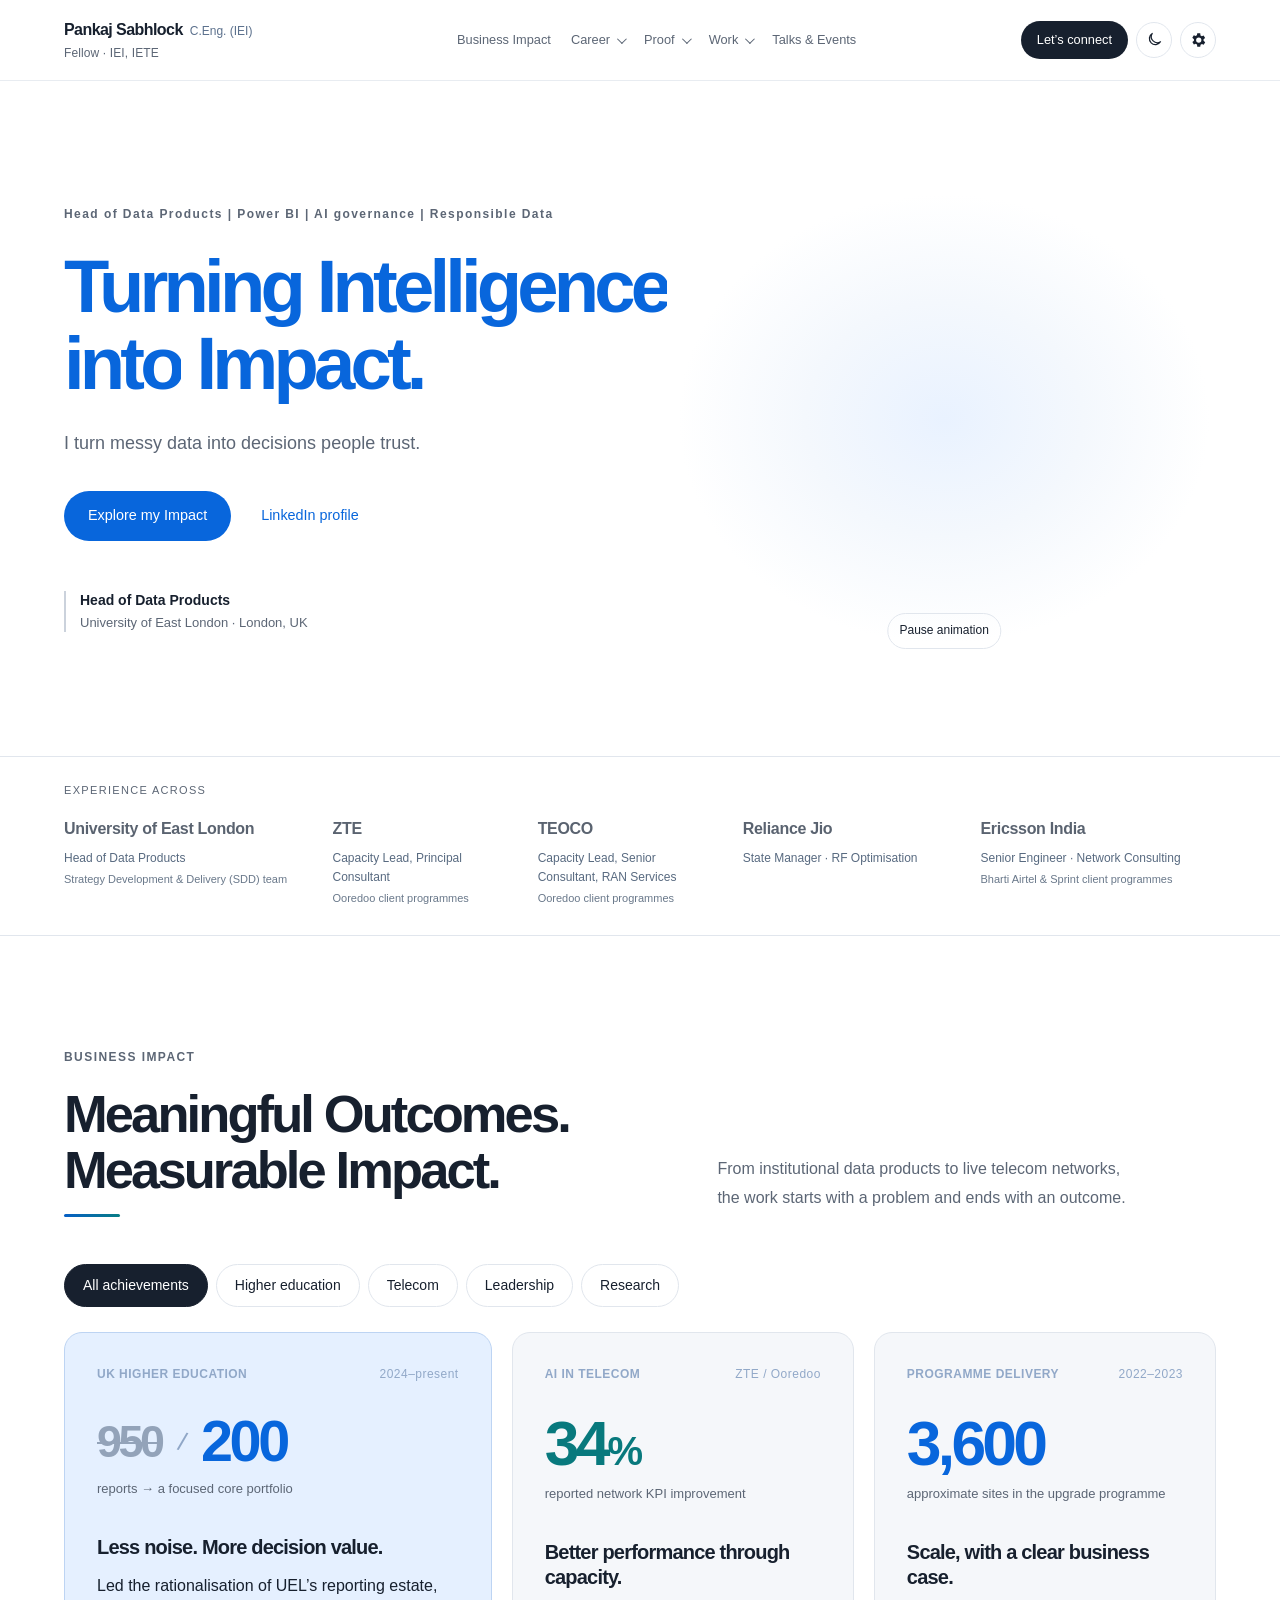
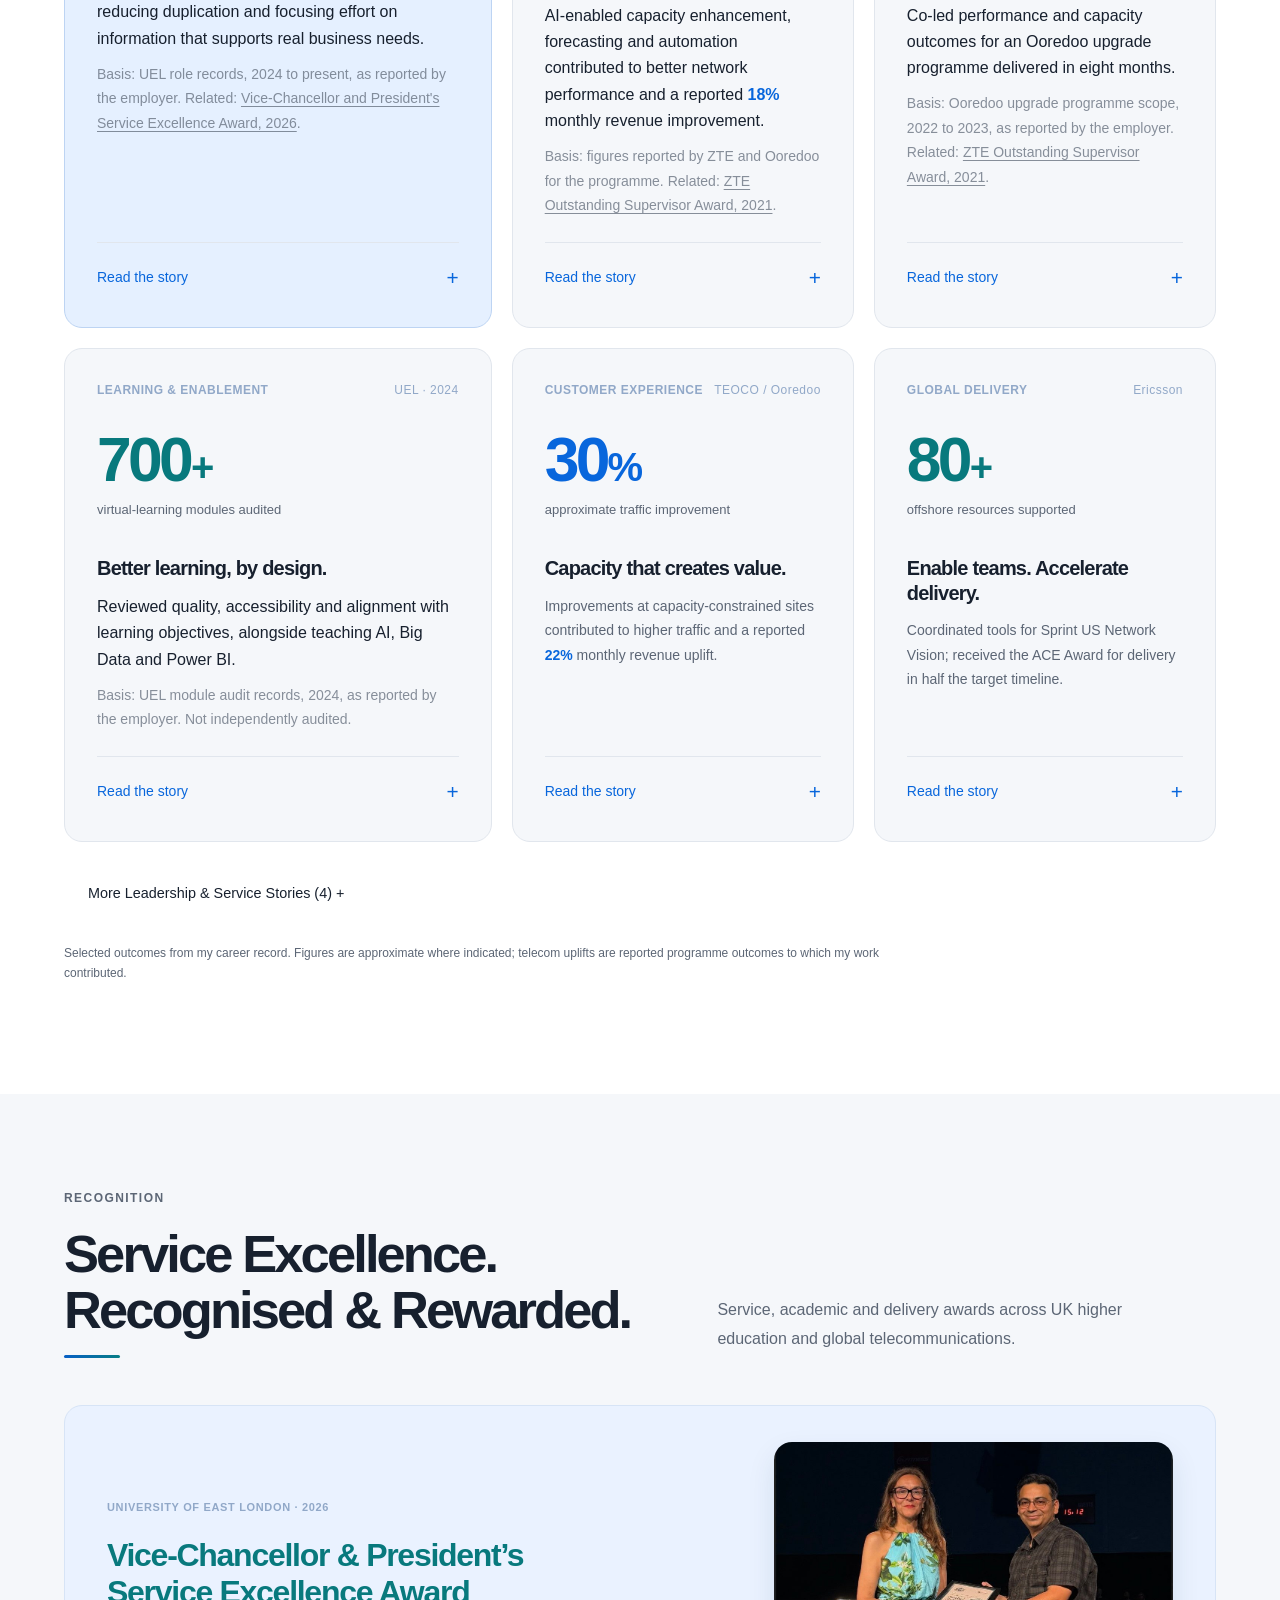
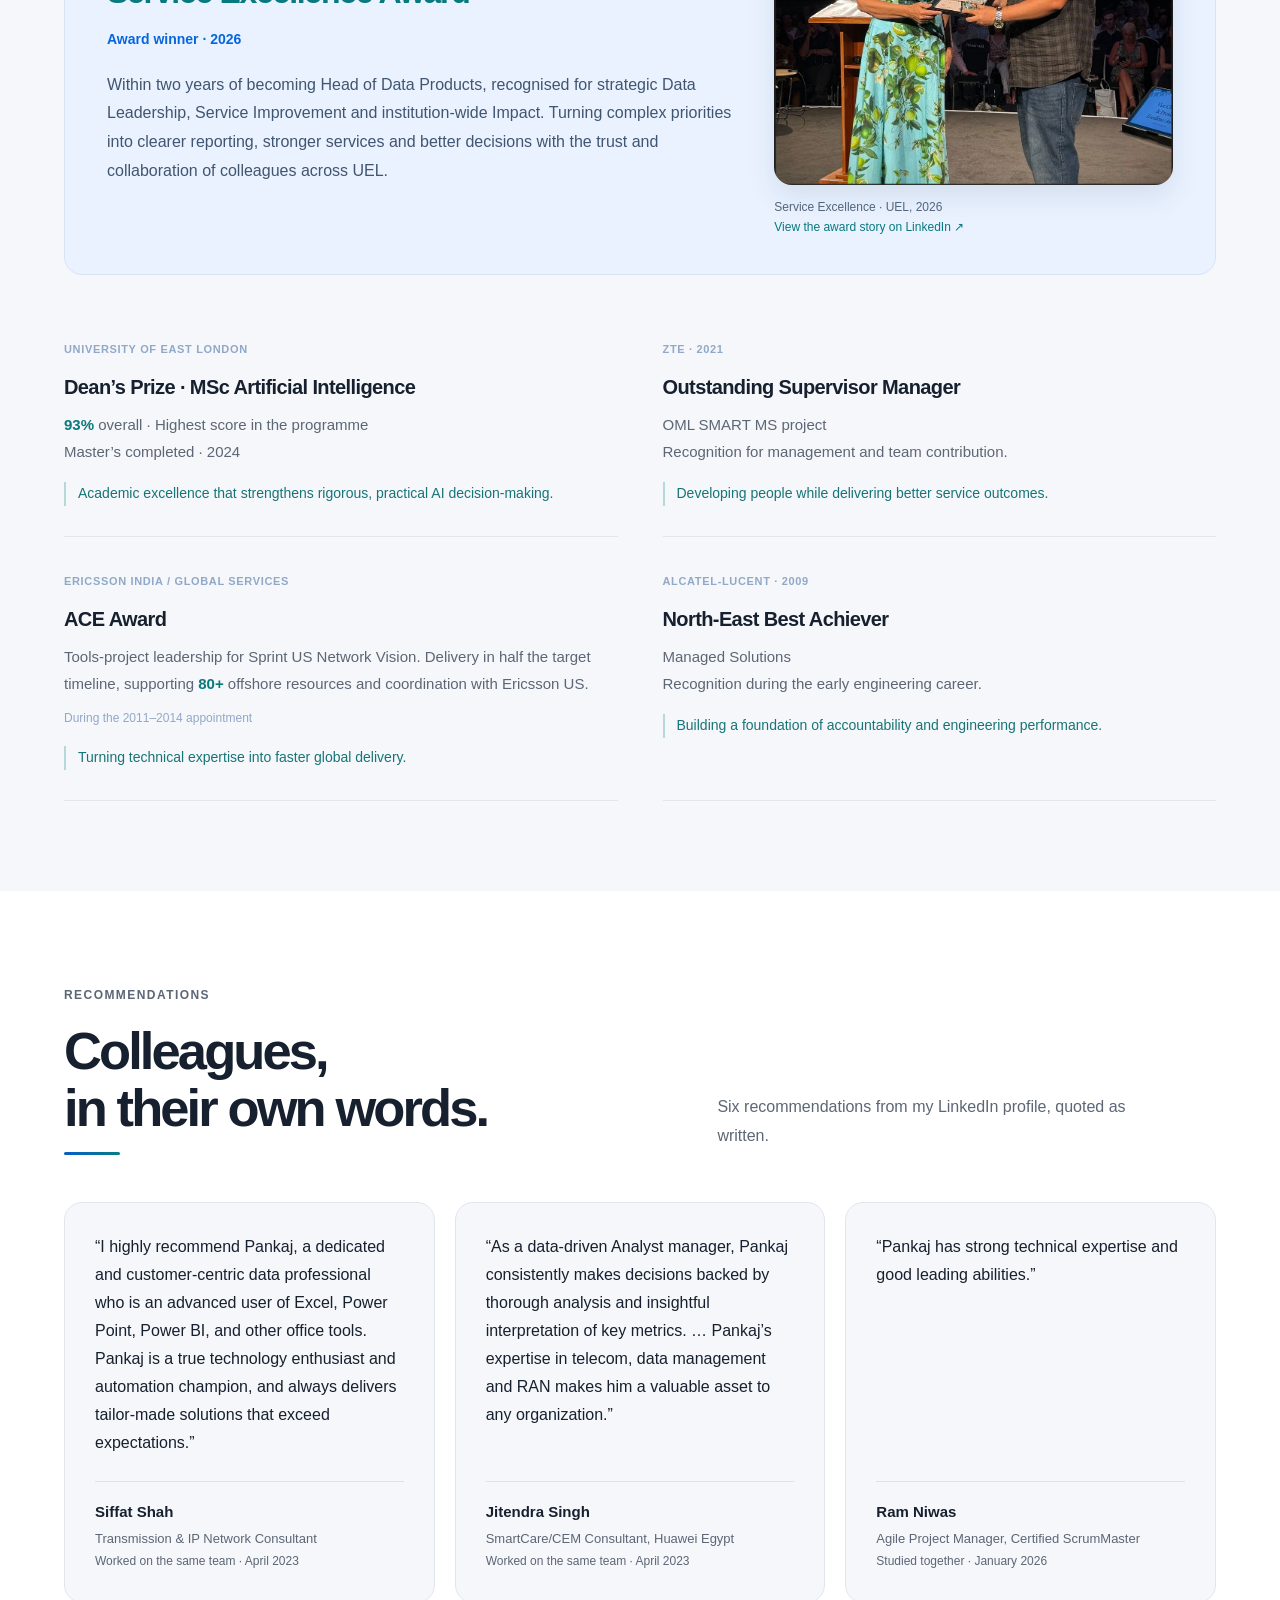
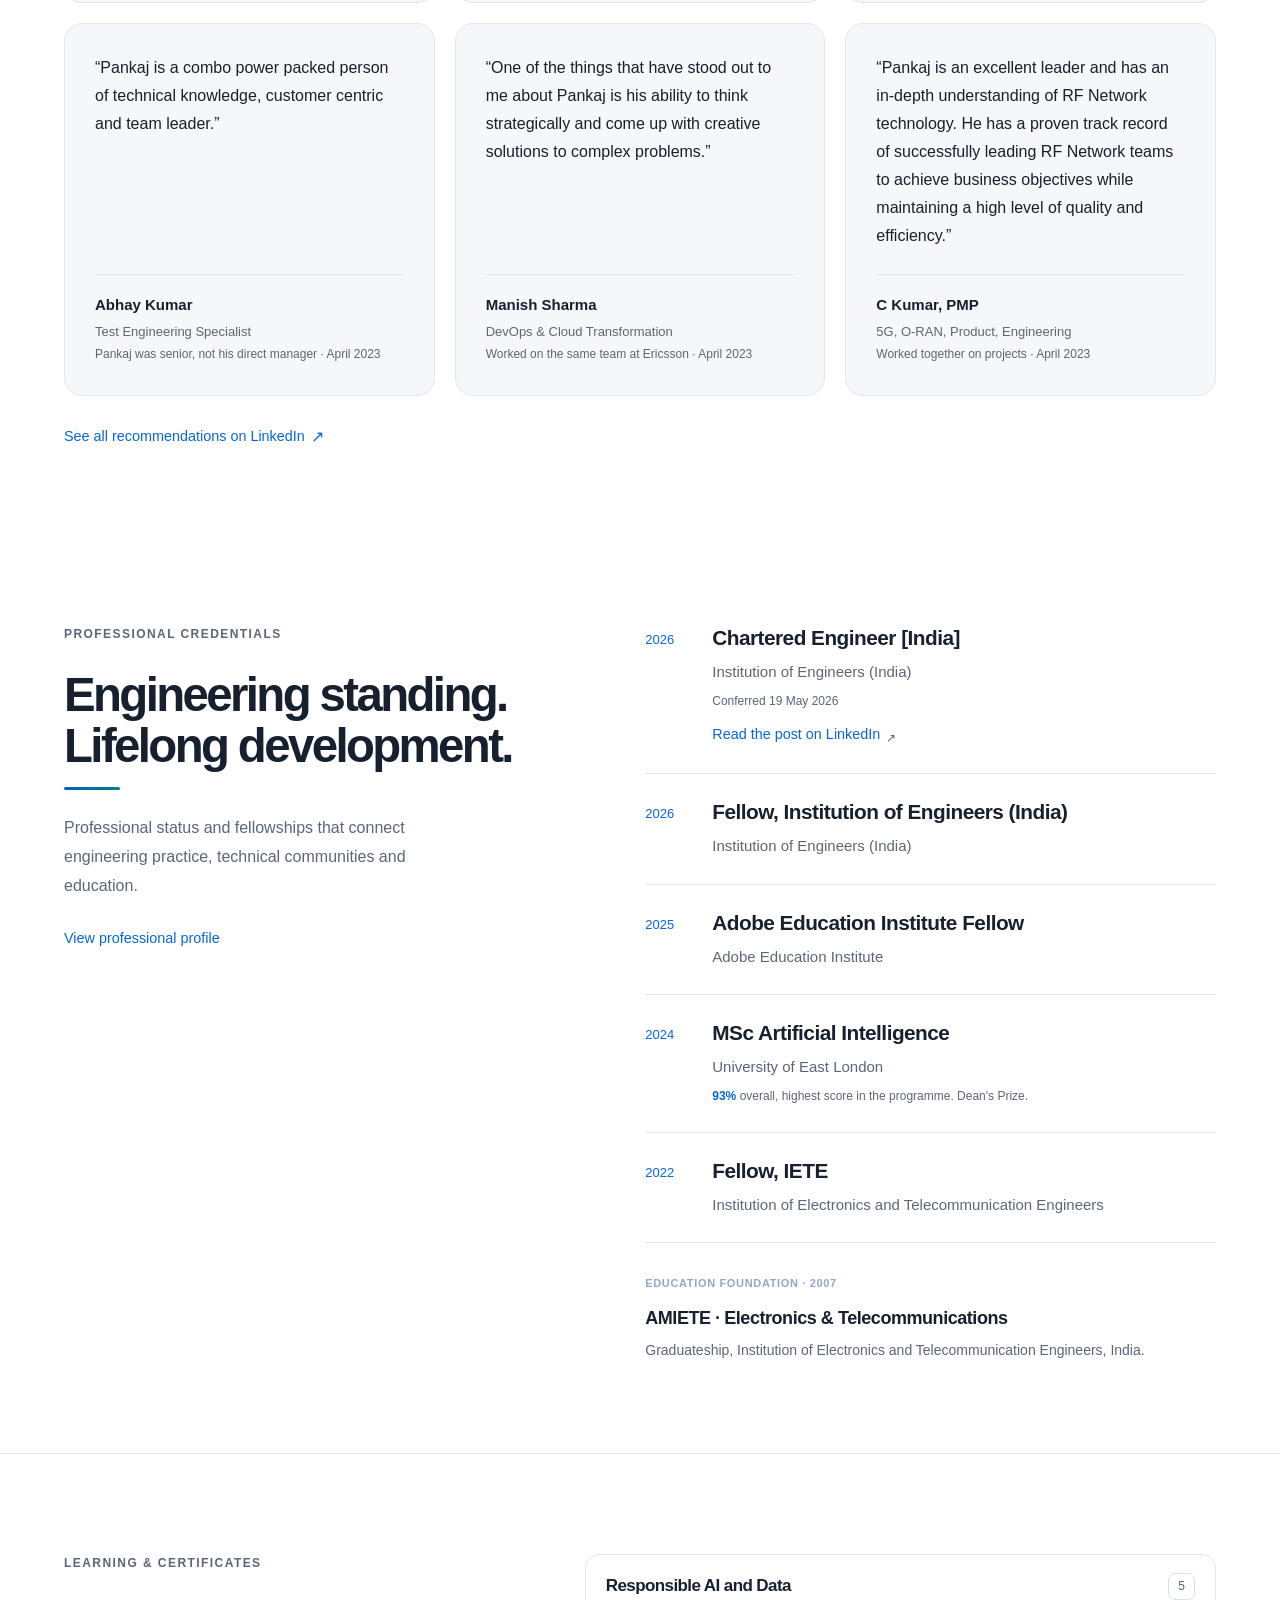
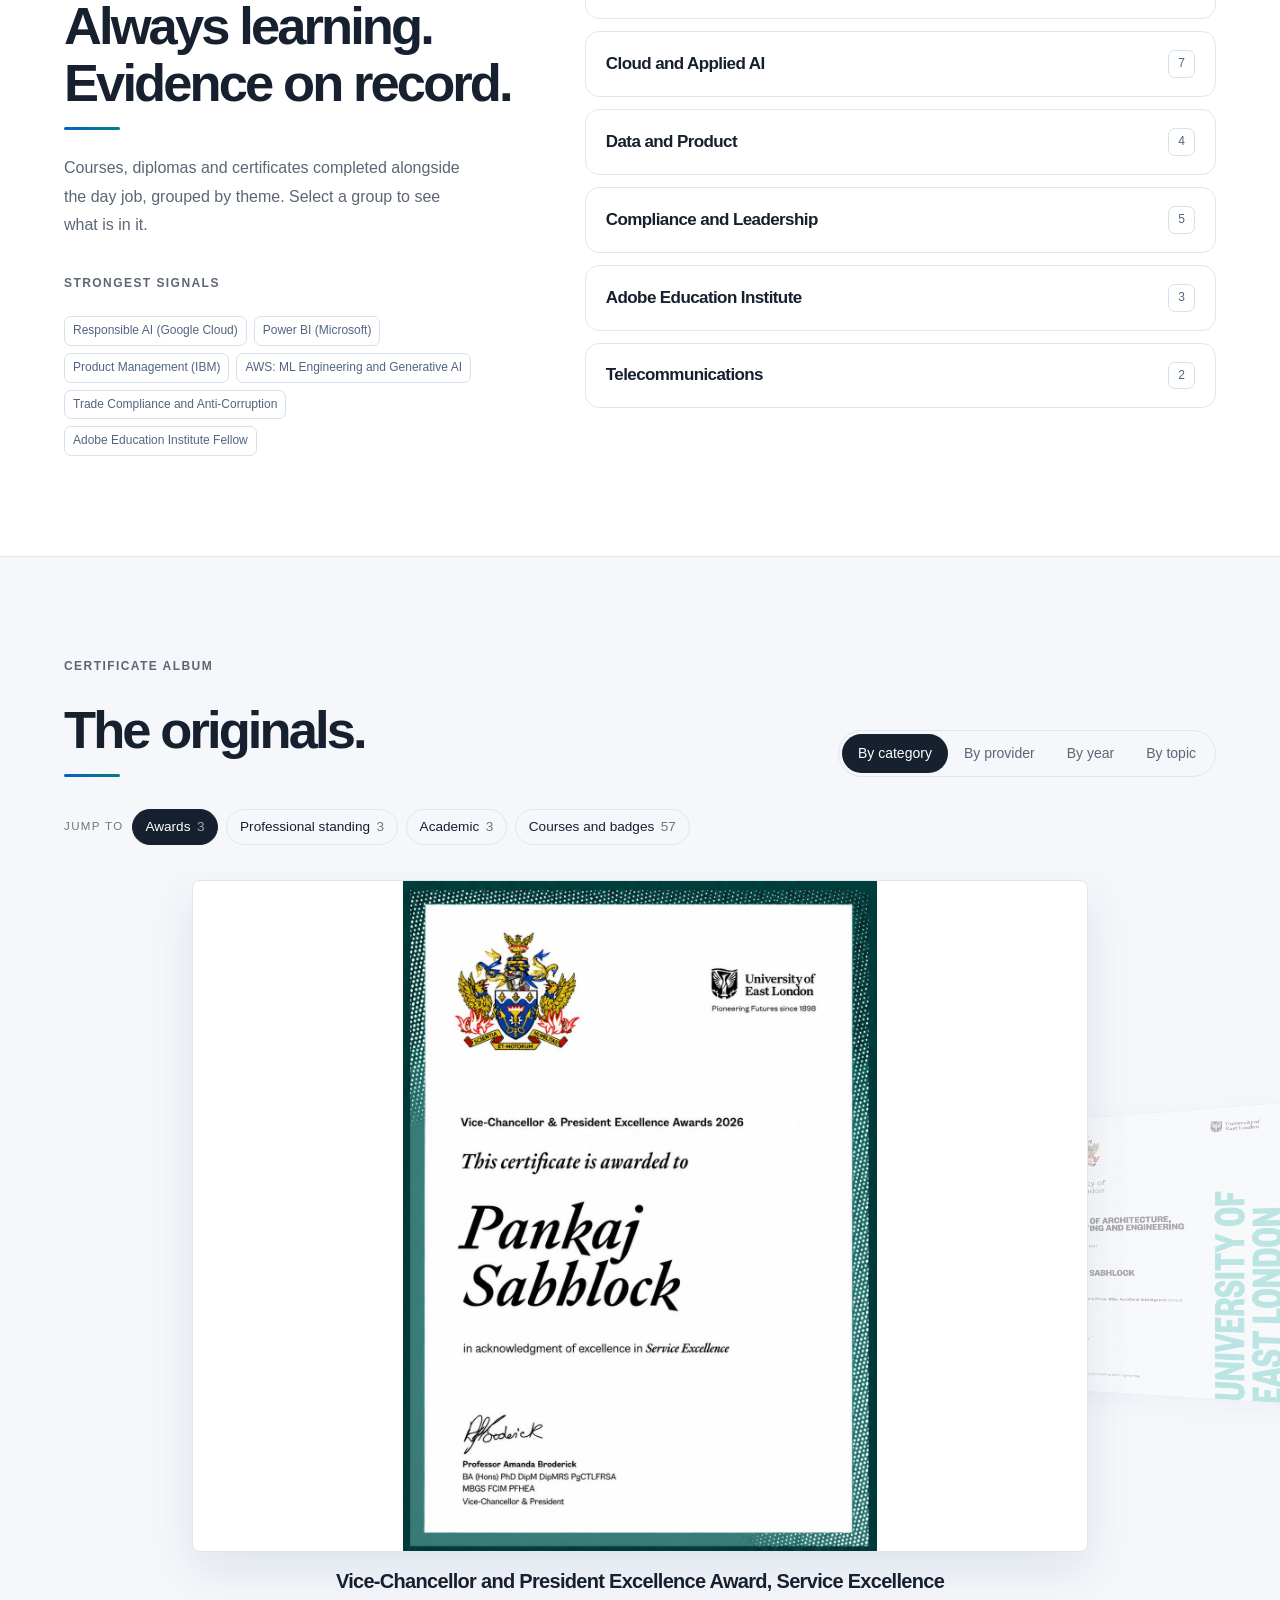
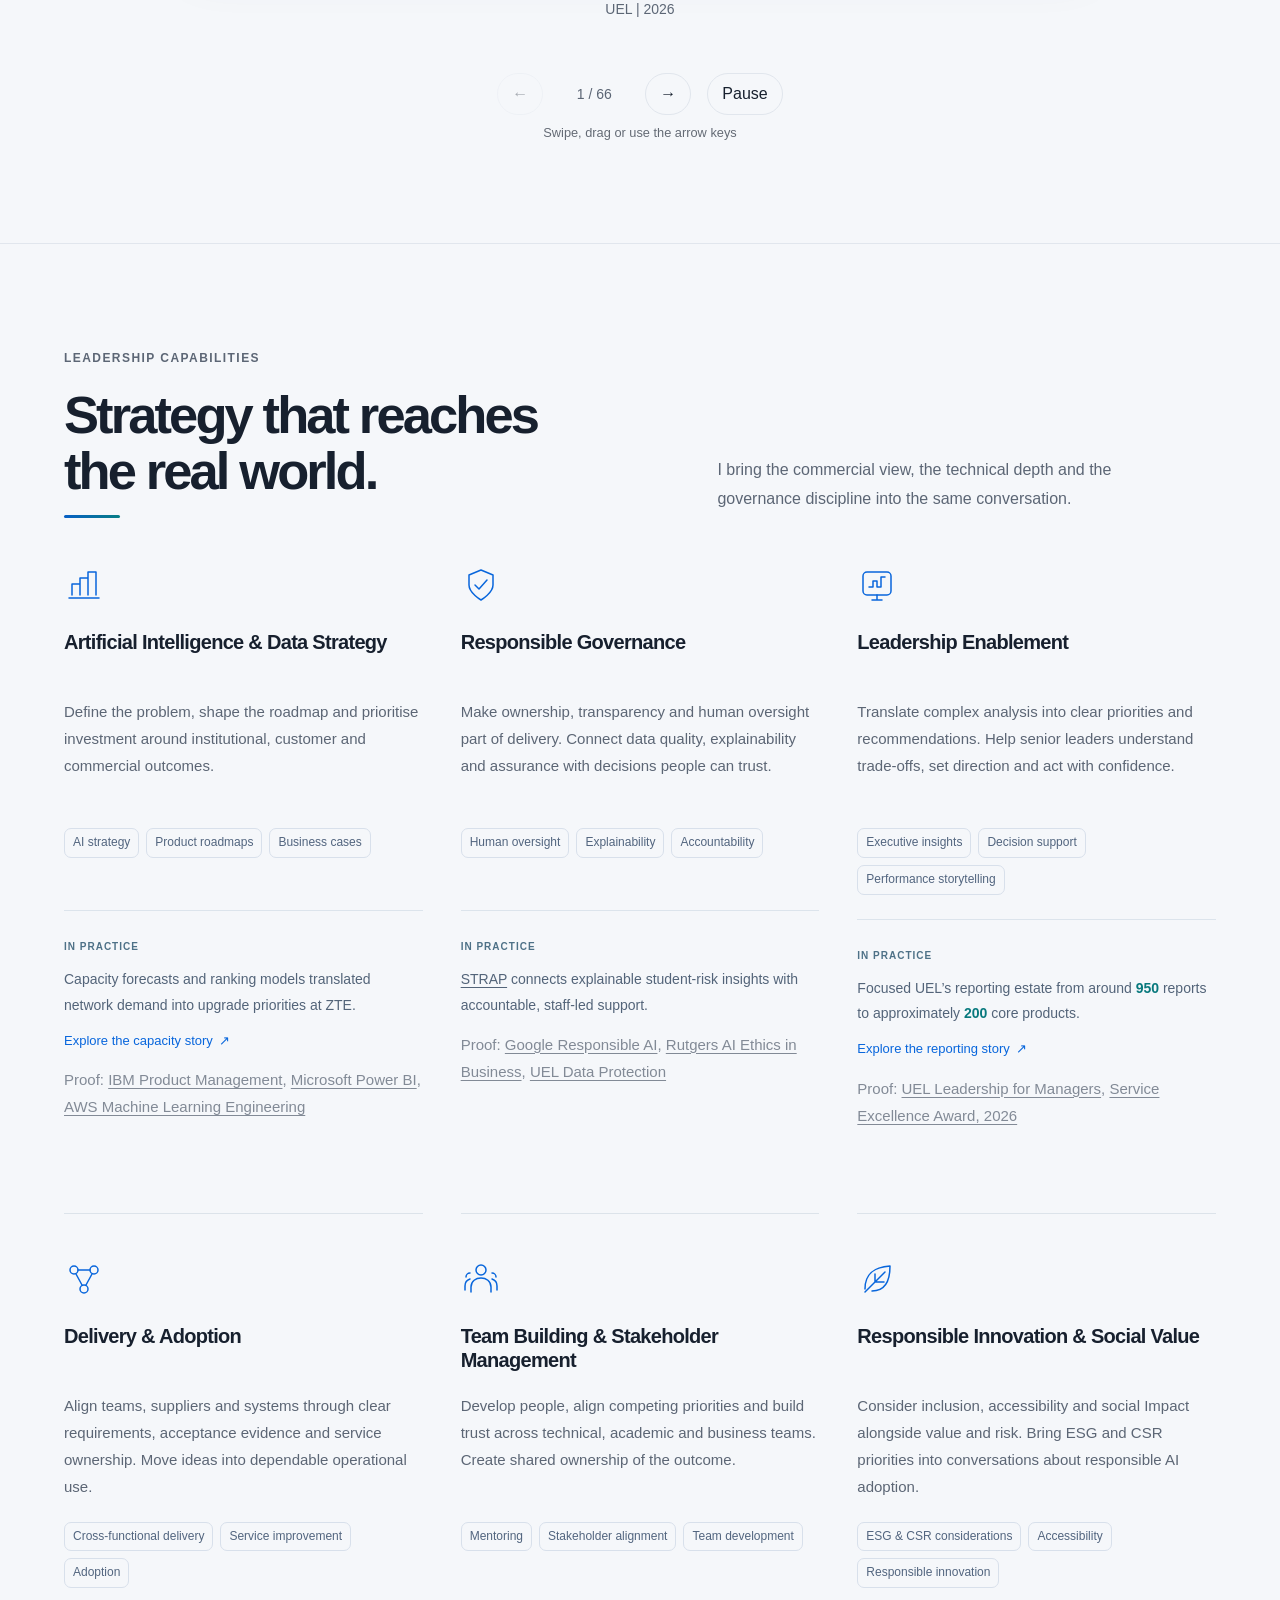
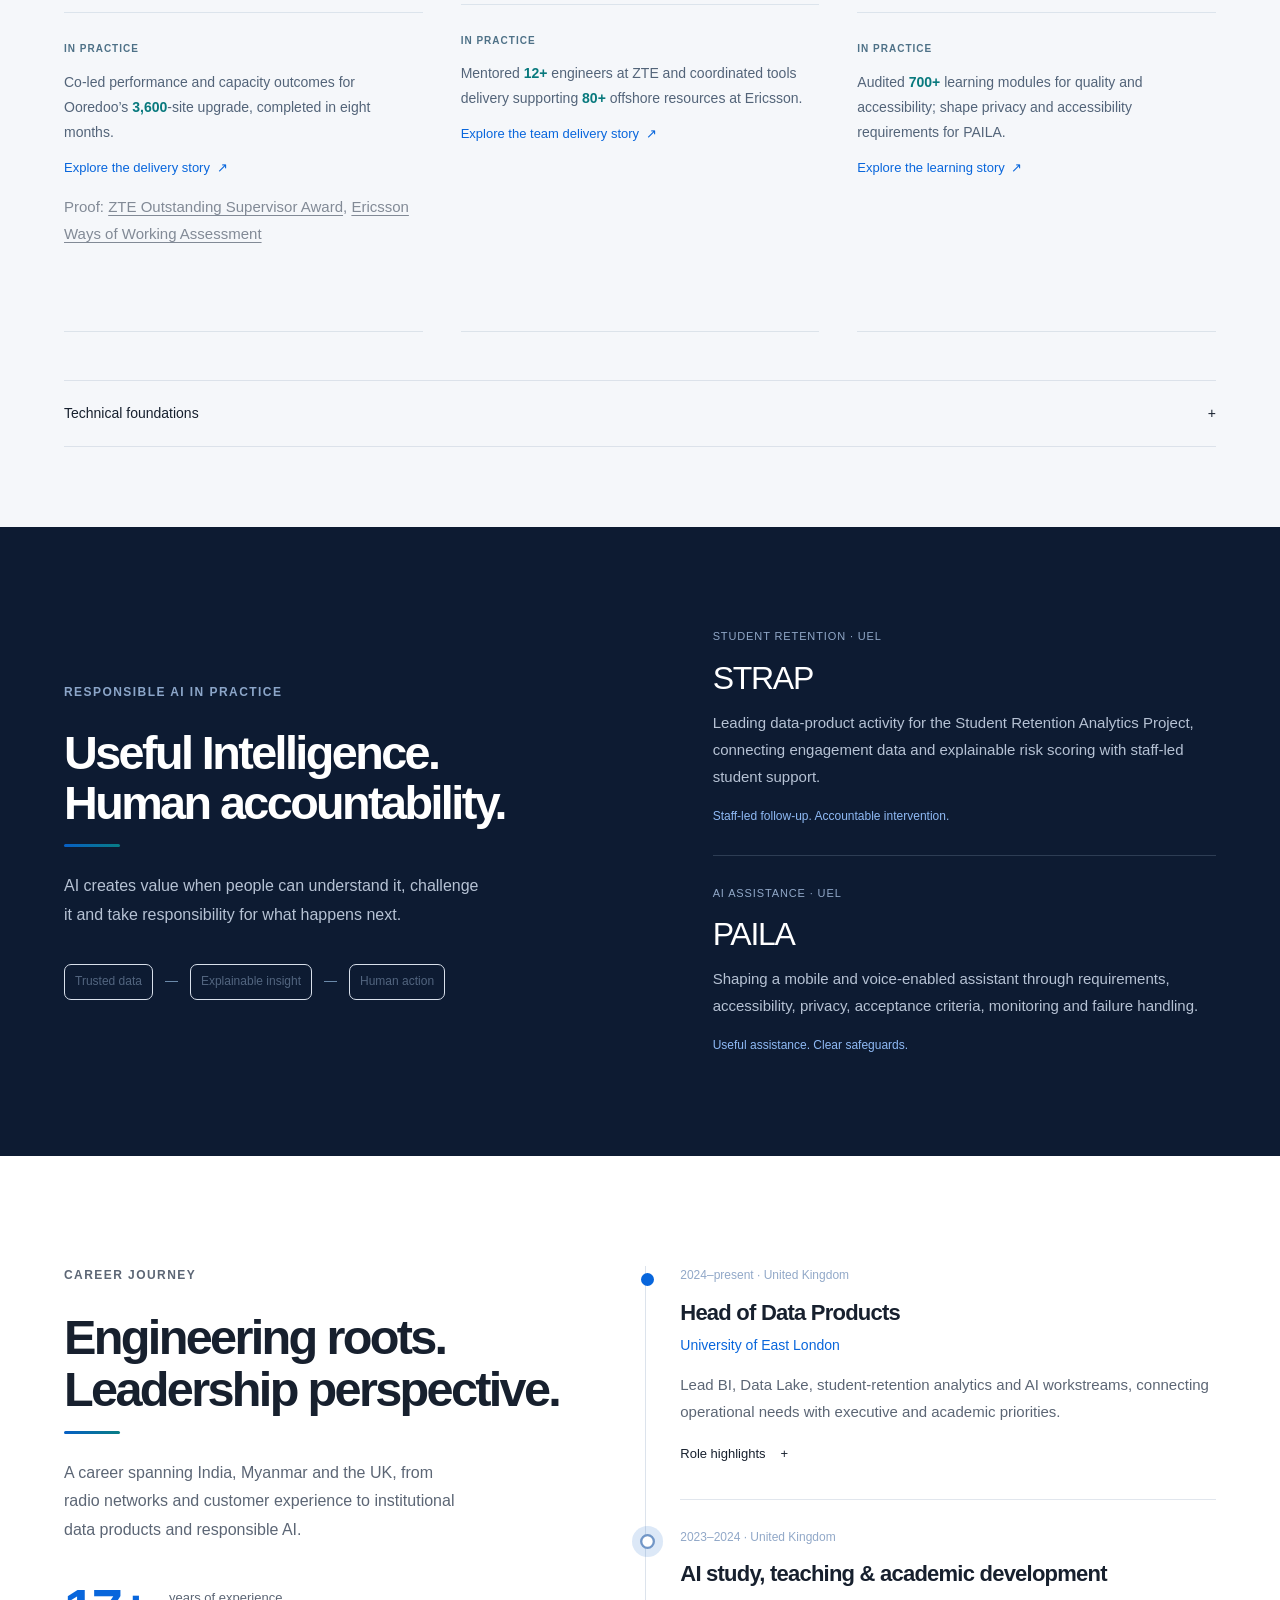
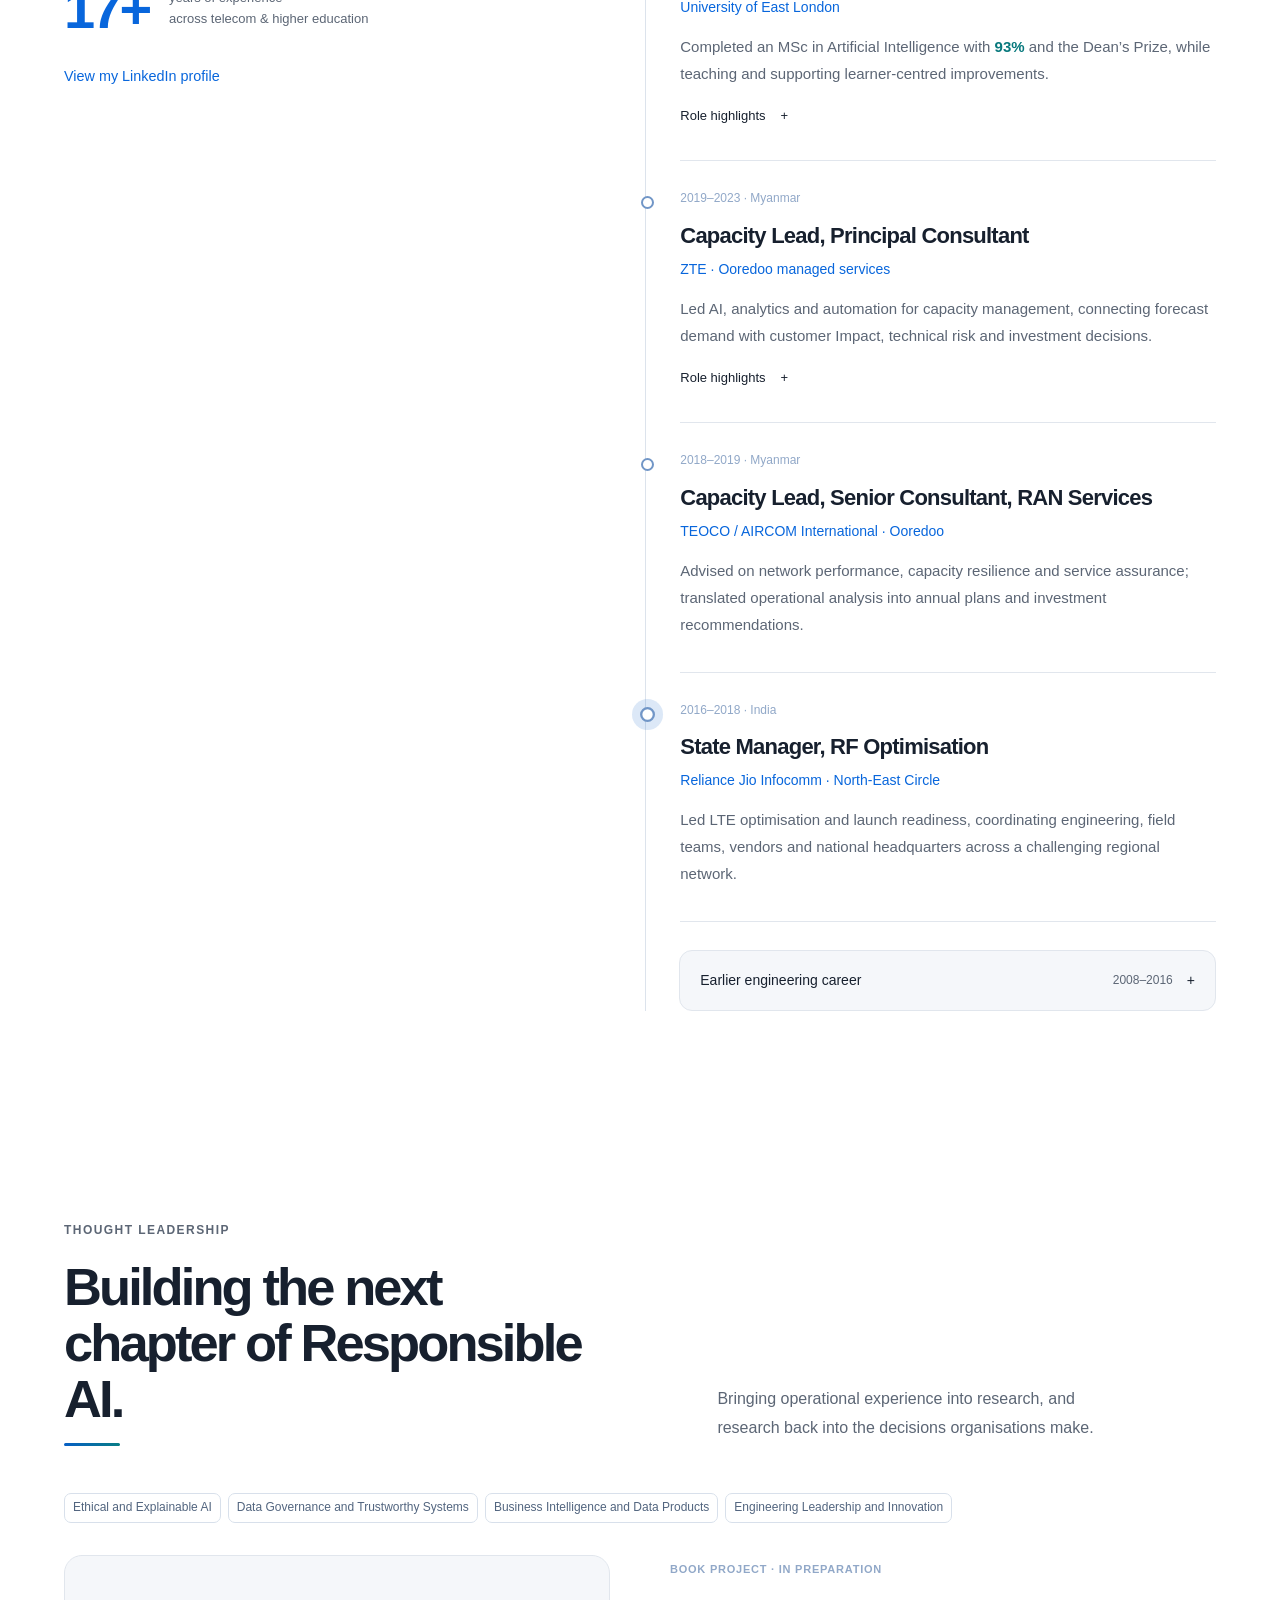
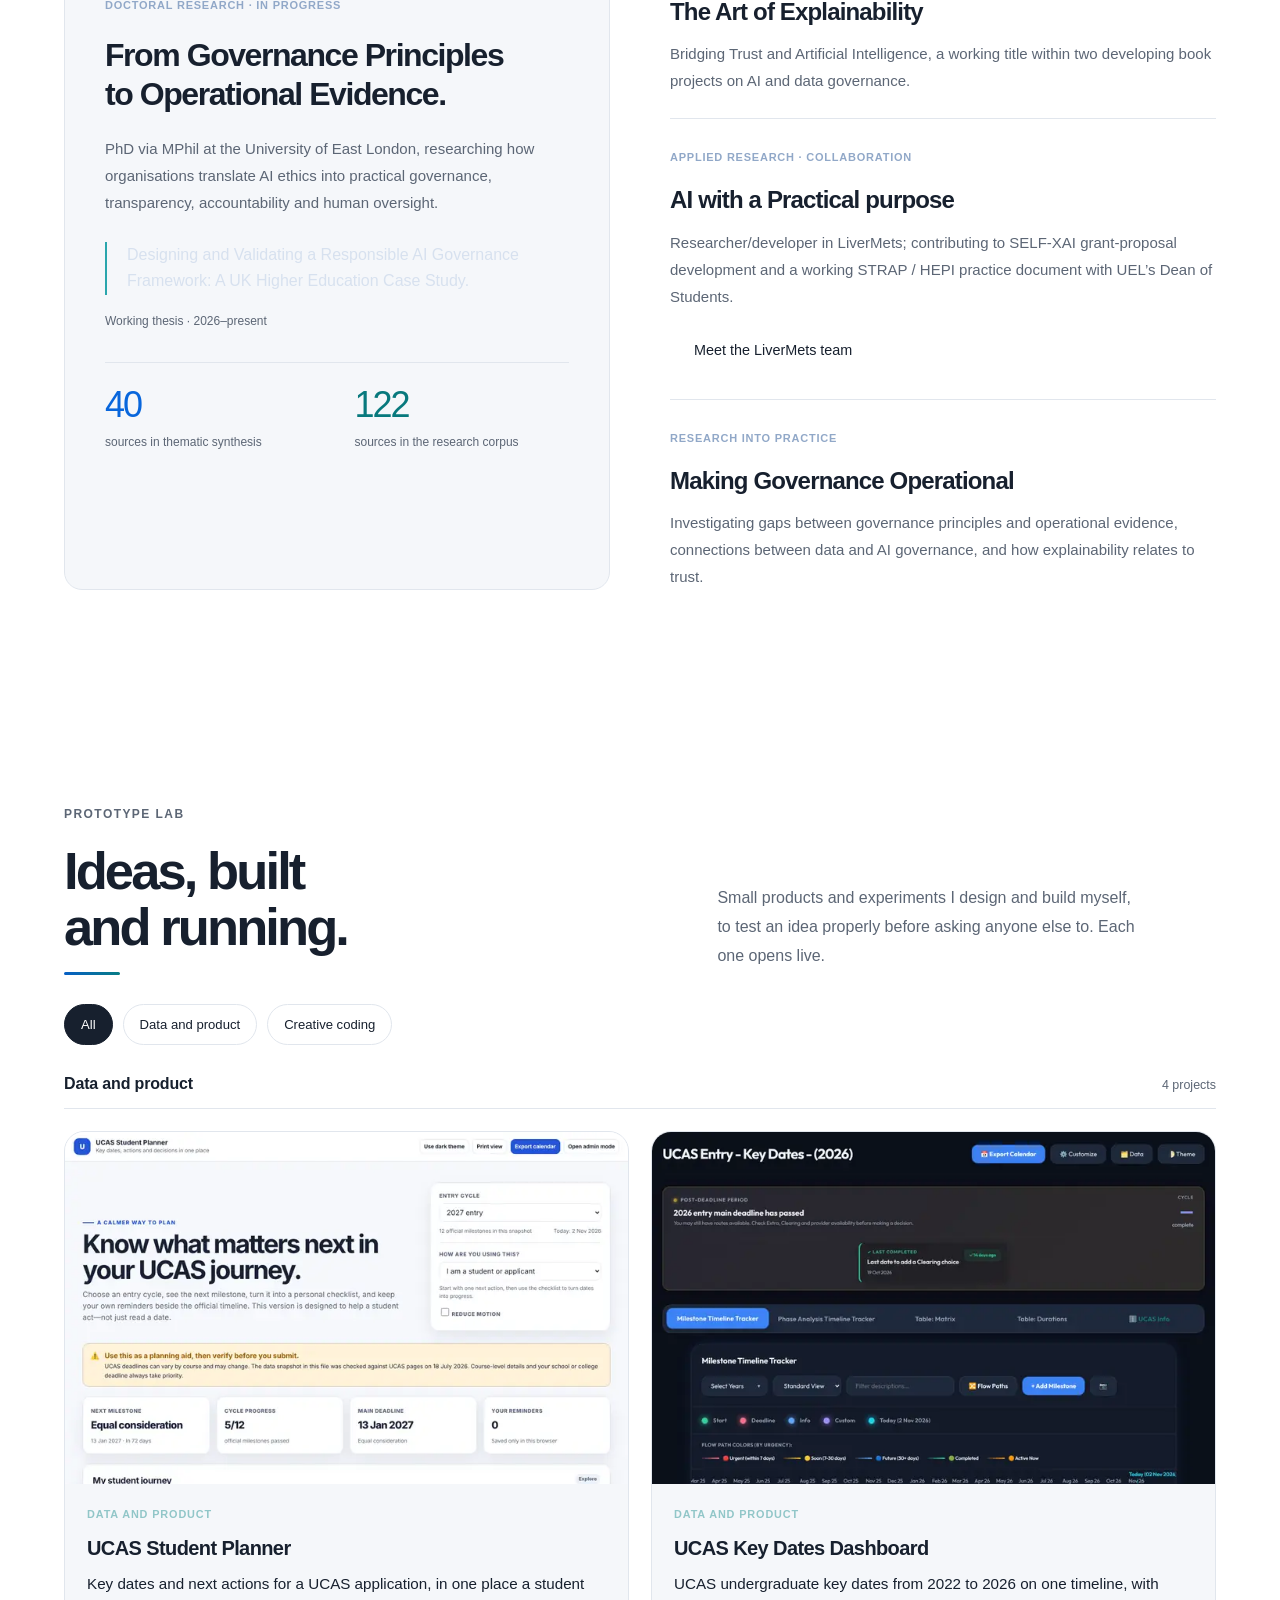
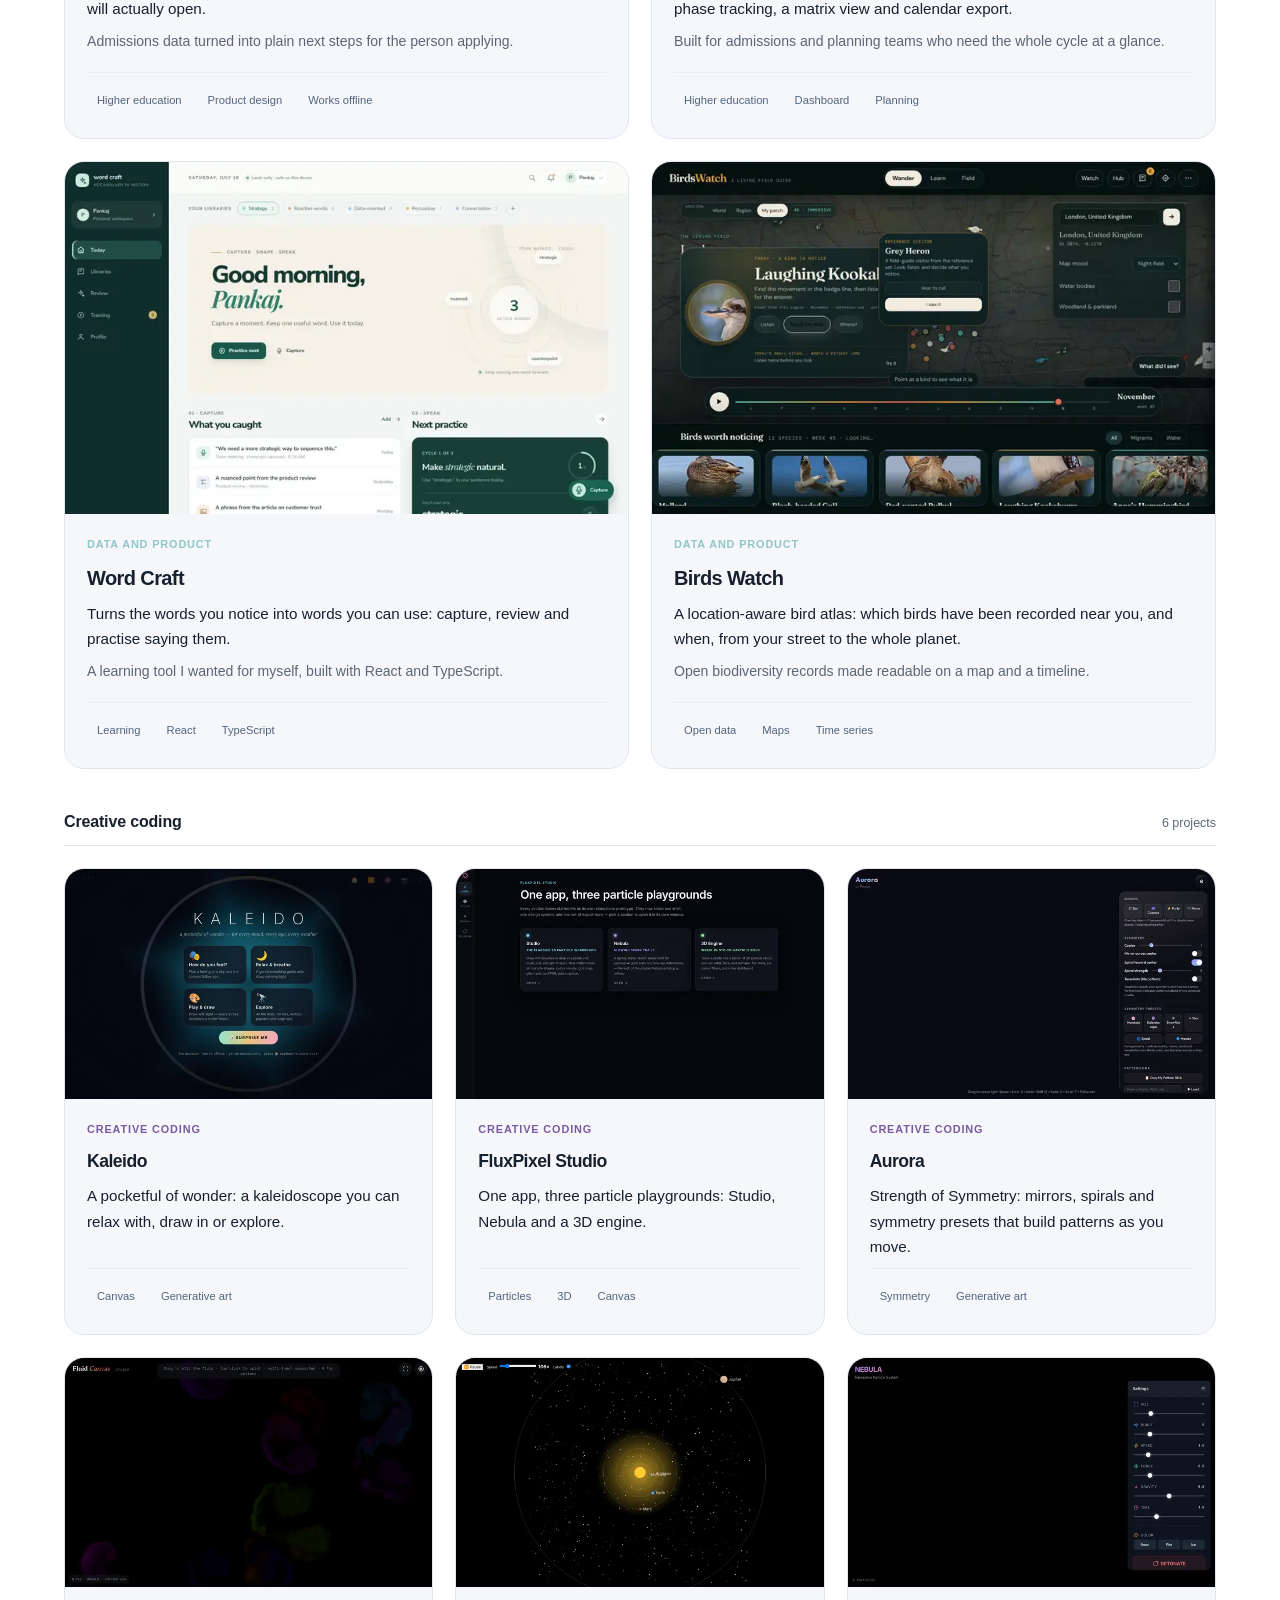
==== commit add87ffe: "Fix themed navigation dropdowns Co-authored-by: Copilot App <223556219+Copilot@users.noreply.github." ====
--- a/index.html
+++ b/index.html
@@ -152,6 +152,6 @@
     <dialog id="story-dialog" aria-labelledby="story-title"><div class="dialog-inner"><button class="dialog-close" aria-label="Close achievement story">×</button><p class="eyebrow" id="story-category"></p><h2 id="story-title"></h2><p class="dialog-context" id="story-context"></p><div id="story-body"></div><div class="dialog-source">Source: Master Career CV, 2026 · Outcomes stated with their original context.</div></div></dialog>
   </main>
   <footer class="section-shell site-footer"><a class="identity" href="#home" aria-label="Pankaj Sabhlock, Chartered Engineer India, home"><span class="identity-copy"><span class="name-line"><span class="person-name">Pankaj Sabhlock</span><span class="honorific">C.Eng. (IEI)</span></span><span class="fellow-caption" title="Fellow of the Institution of Engineers (India) and the Institution of Electronics and Telecommunication Engineers">Fellow · IEI, IETE</span></span></a><span>AI · Data · Responsible leadership</span><span>© 2026 Pankaj Sabhlock</span></footer>
-  <script>/* NAV TABS */(function(){var nav=document.querySelector(".desktop-nav");if(!nav)return;var map={};nav.querySelectorAll("a").forEach(function(a){map[a.getAttribute("href")]=a});var tabs=[["#impact"],["Career",["#journey","#expertise"]],["Proof",["#recognition","#recommendations","#credentials","#learning"]],["Work",["#research","#lab"]],["#speaking"]];nav.textContent="";tabs.forEach(function(t){if(typeof t[0]==="string"&&t.length===1){var s=map[t[0]];if(!s)return;s.classList.add("nav-solo");nav.appendChild(s);return}var w=document.createElement("div");w.className="nav-group";var b=document.createElement("button");b.type="button";b.className="nav-group-btn";b.textContent=t[0];var m=document.createElement("div");m.className="nav-group-menu";t[1].forEach(function(h){var a=map[h];if(!a)return;a.addEventListener("click",function(){w.classList.remove("open");if(document.activeElement)document.activeElement.blur()});m.appendChild(a)});w.appendChild(b);w.appendChild(m);nav.appendChild(w);b.addEventListener("click",function(){w.classList.toggle("open")})});document.addEventListener("click",function(e){if(!e.target.closest(".nav-group"))document.querySelectorAll(".nav-group.open").forEach(function(n){n.classList.remove("open")})})})();</script><script src="site.js?v=202611082300" defer></script>
+  <script>/* NAV TABS */(function(){var nav=document.querySelector(".desktop-nav");if(!nav)return;var map={};nav.querySelectorAll("a").forEach(function(a){map[a.getAttribute("href")]=a});var tabs=[["#impact"],["Career",["#journey","#expertise"]],["Proof",["#recognition","#recommendations","#credentials","#learning"]],["Work",["#research","#lab"]],["#speaking"]];nav.textContent="";tabs.forEach(function(t){if(typeof t[0]==="string"&&t.length===1){var s=map[t[0]];if(!s)return;s.classList.add("nav-solo");nav.appendChild(s);return}var w=document.createElement("div");w.className="nav-group";var b=document.createElement("button");b.type="button";b.className="nav-group-btn";b.textContent=t[0];var m=document.createElement("div");m.className="nav-group-menu";t[1].forEach(function(h){var a=map[h];if(!a)return;a.addEventListener("click",function(){w.classList.remove("open");if(document.activeElement)document.activeElement.blur()});m.appendChild(a)});w.appendChild(b);w.appendChild(m);nav.appendChild(w);b.addEventListener("click",function(){w.classList.toggle("open")})});document.addEventListener("click",function(e){if(!e.target.closest(".nav-group"))document.querySelectorAll(".nav-group.open").forEach(function(n){n.classList.remove("open")})})})();</script><script src="site.js?v=202611111507" defer></script>
 <script src="certs.js?v=202610172240" defer></script><script src="motion.js" defer></script><script src="hero-flow.js?v=202611100900" defer></script><script src="admin.js?v=20261110-header" defer></script><script src="tlc.js?v=202611090100" defer></script><script src="projects.js?v=202611021800" defer></script></body>
 </html>
--- a/theme.css
+++ b/theme.css
@@ -7,6 +7,10 @@
   --line: #304562;
   --navy: #0f1b33;
   --radius: 18px;
+}
+
+.site-header {
+  z-index: 50;
 }
 
 body {
@@ -45,6 +49,73 @@
   color: var(--ink);
 }
 
+.impact-card {
+  background: #12223b;
+}
+
+.impact-card:hover,
+.impact-card:focus-within,
+.impact-card.story-selected {
+  background: #1a3152;
+  border-color: #5578a8;
+  box-shadow: 0 16px 42px rgba(0, 0, 0, .24);
+}
+
+.impact-card-wide {
+  background: #1b3558;
+  border-color: #7fa8e8;
+}
+
+.impact-card-wide:hover,
+.impact-card-wide:focus-within,
+.impact-card-wide.story-selected {
+  background: #1a3152;
+  border-color: #5578a8;
+}
+
+.story-button {
+  border-top-color: var(--line);
+}
+
+.speaking-item {
+  background: #12223b;
+  border-color: var(--line);
+  color: var(--ink);
+}
+
+.speaking-feature,
+.tlc-panel {
+  background: #1b3558;
+  border-color: #5578a8;
+}
+
+.speaking-label {
+  color: #91a8c8;
+}
+
+.speaking-item p {
+  color: var(--muted);
+}
+
+.speaking-context {
+  color: #79c8c4;
+  border-top-color: var(--line);
+}
+
+.tlc-panel .tlc-credit {
+  color: #79c8c4;
+}
+
+.tlc-questions li {
+  background: #12223b;
+  border-color: #365273;
+  color: var(--muted);
+}
+
+.tlc-questions strong {
+  color: var(--ink);
+}
+
 .theme-toggle {
   display: inline-flex;
   align-items: center;
@@ -170,6 +241,65 @@
   border-color: #d7e4f6;
 }
 
+:root[data-theme="light"] .impact-card {
+  background: var(--wash);
+}
+
+:root[data-theme="light"] .impact-card:hover,
+:root[data-theme="light"] .impact-card:focus-within,
+:root[data-theme="light"] .impact-card.story-selected {
+  background: #e8f4f7;
+  border-color: #b8dce4;
+  box-shadow: 0 12px 35px #143e6610;
+}
+
+:root[data-theme="light"] .impact-card-wide {
+  background: #e5f0ff;
+  border-color: #bdd4f3;
+}
+
+:root[data-theme="light"] .impact-card-wide:hover,
+:root[data-theme="light"] .impact-card-wide:focus-within,
+:root[data-theme="light"] .impact-card-wide.story-selected {
+  background: #e8f4f7;
+  border-color: #b8dce4;
+}
+
+:root[data-theme="light"] .speaking-item {
+  background: #fff;
+  border-color: #e3e9f1;
+  color: var(--ink);
+}
+
+:root[data-theme="light"] .speaking-feature,
+:root[data-theme="light"] .tlc-panel {
+  background: #eef7f7;
+  border-color: #d7e9e9;
+}
+
+:root[data-theme="light"] .speaking-label {
+  color: #46657d;
+}
+
+:root[data-theme="light"] .speaking-context {
+  color: #477774;
+  border-top-color: #dce9e8;
+}
+
+:root[data-theme="light"] .tlc-panel .tlc-credit {
+  color: #477774;
+}
+
+:root[data-theme="light"] .tlc-questions li {
+  background: #fff;
+  border-color: #d7e9e9;
+  color: var(--muted);
+}
+
+:root[data-theme="light"] .tlc-questions strong {
+  color: var(--ink);
+}
+
 :root[data-theme="light"] .experience-strip div > span {
   color: #5a6370;
 }
@@ -272,6 +402,26 @@
 .source-section p a,
 .email-address:hover,
 .desktop-nav a[aria-current="location"] {
+  color: var(--blue);
+}
+
+:root[data-theme="dark"] .nav-group-menu {
+  background: #12223b;
+  border-color: #365273;
+  box-shadow: 0 20px 50px rgba(0, 0, 0, .28);
+}
+
+:root[data-theme="dark"] .nav-group-menu a {
+  color: var(--ink);
+}
+
+:root[data-theme="dark"] .nav-group-menu a:hover {
+  background: #1a3152;
+  color: var(--blue);
+}
+
+:root[data-theme="dark"] .nav-group-menu a[aria-current="location"] {
+  background: #1b3558;
   color: var(--blue);
 }
 
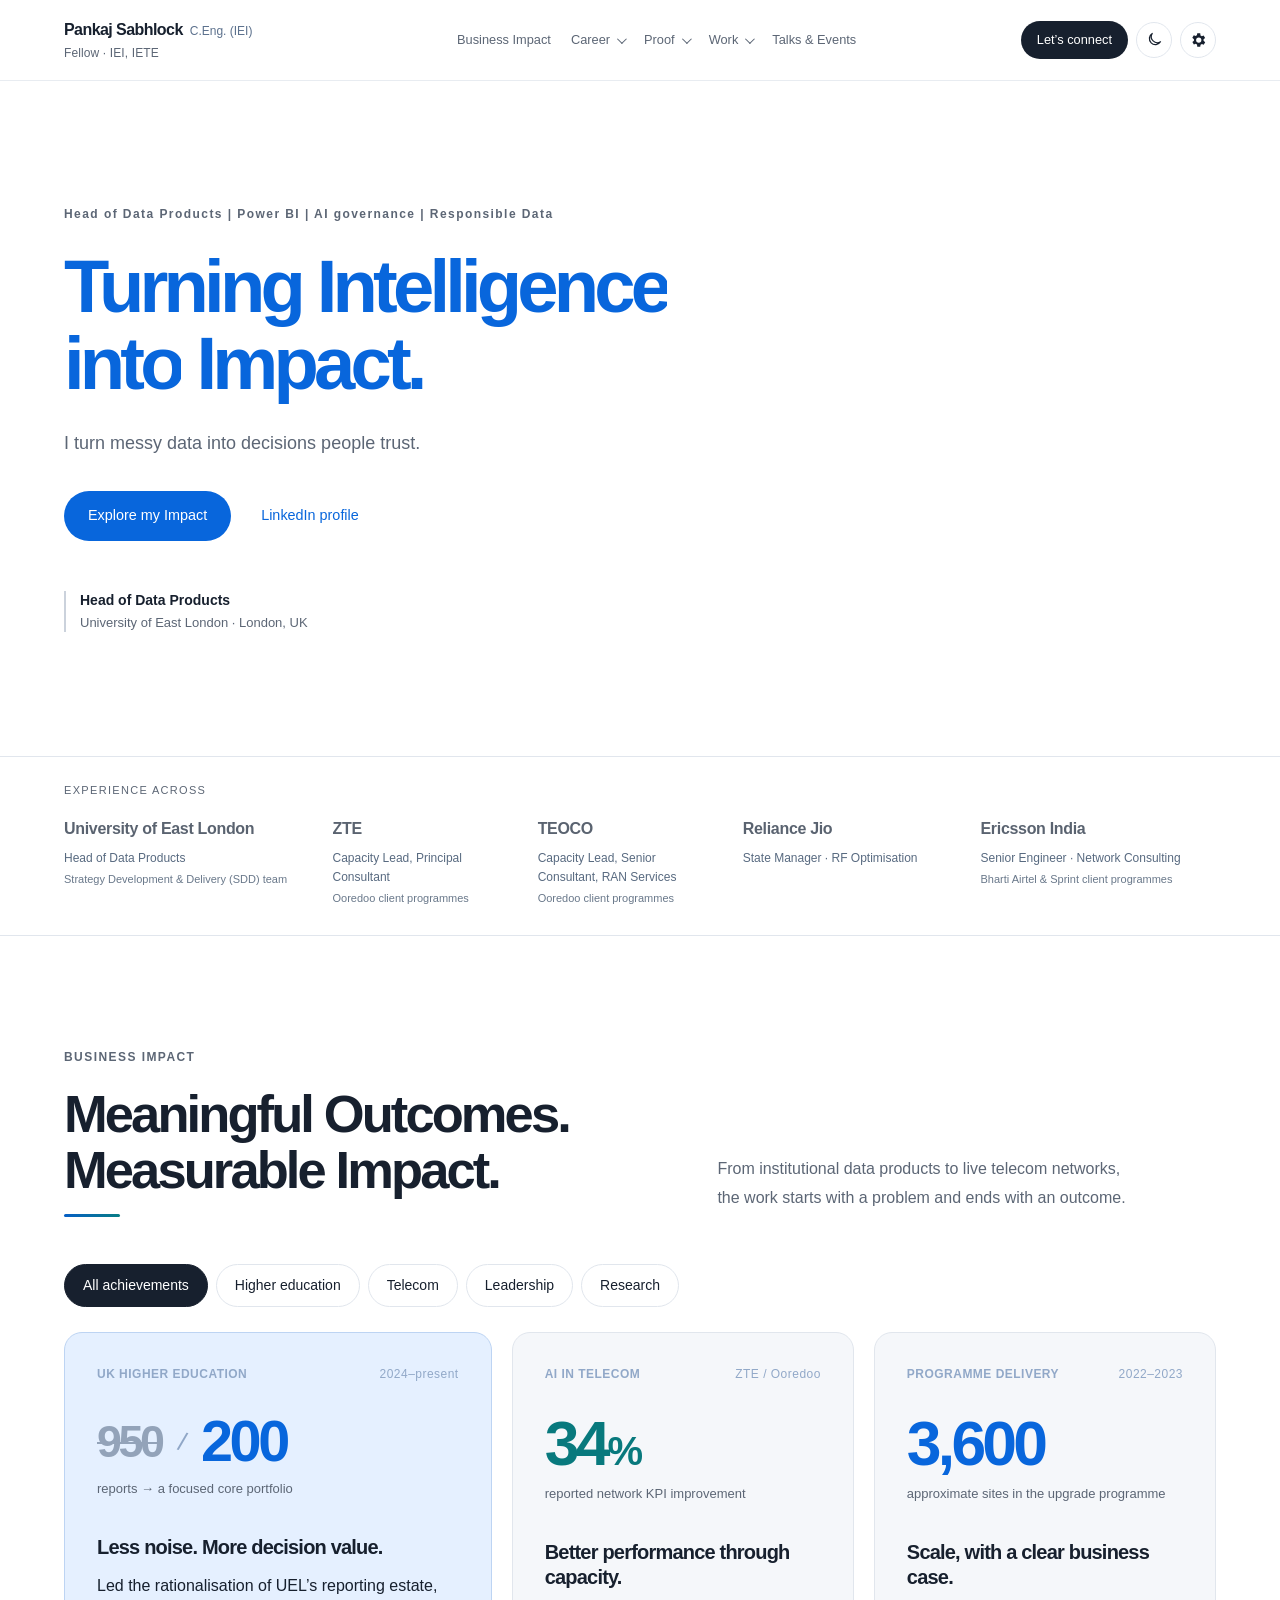
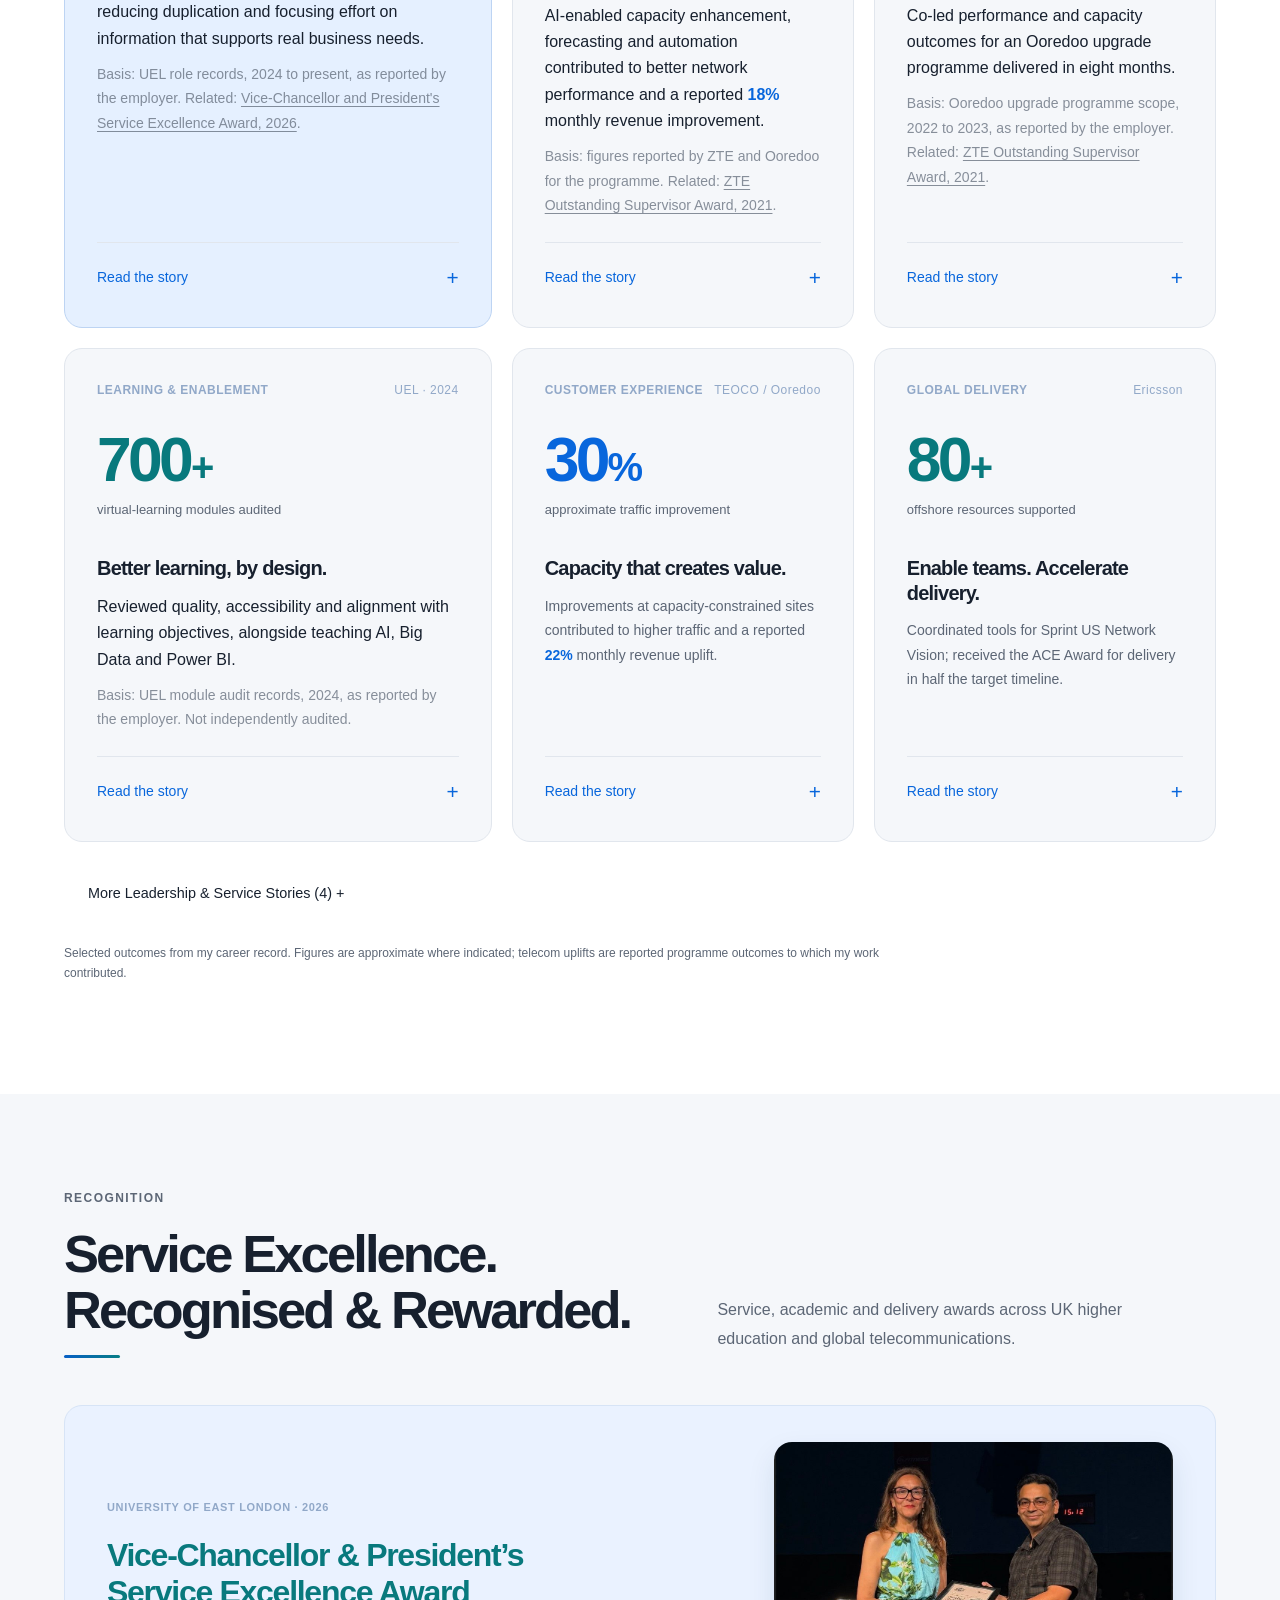
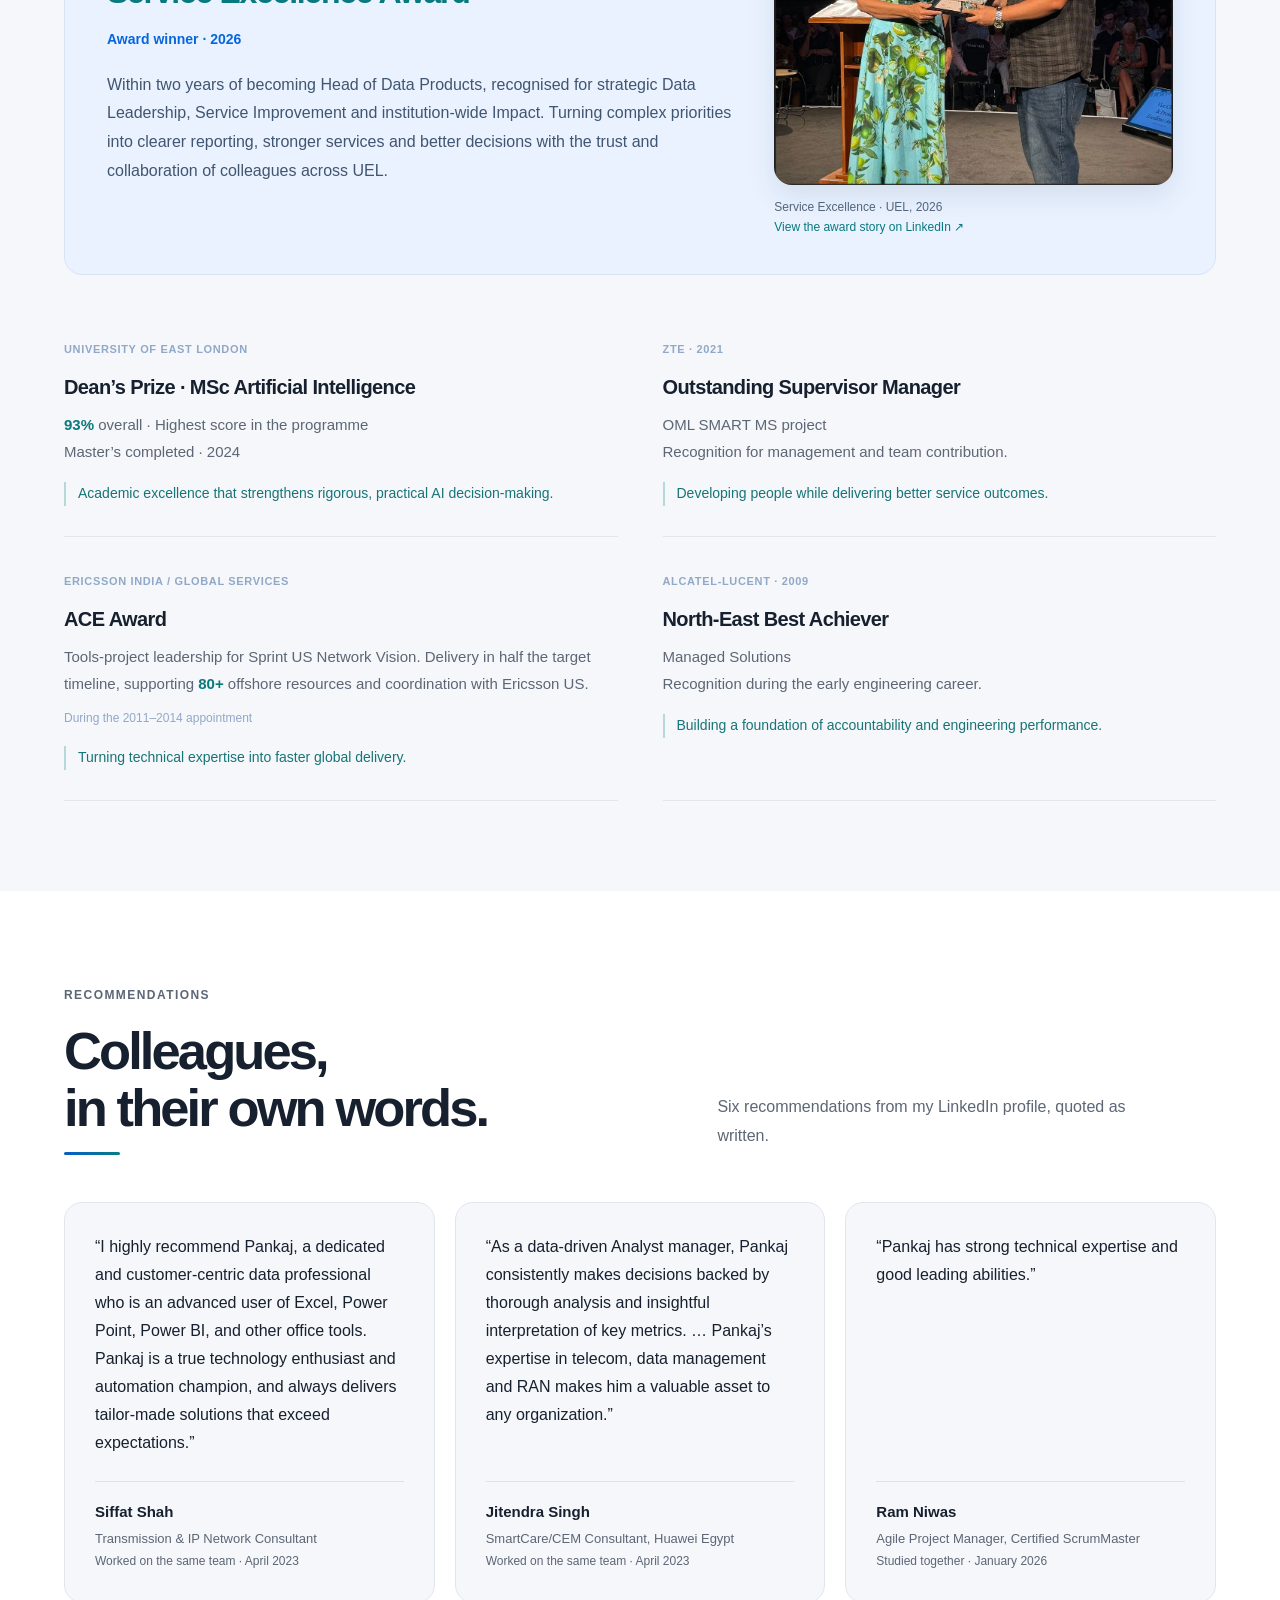
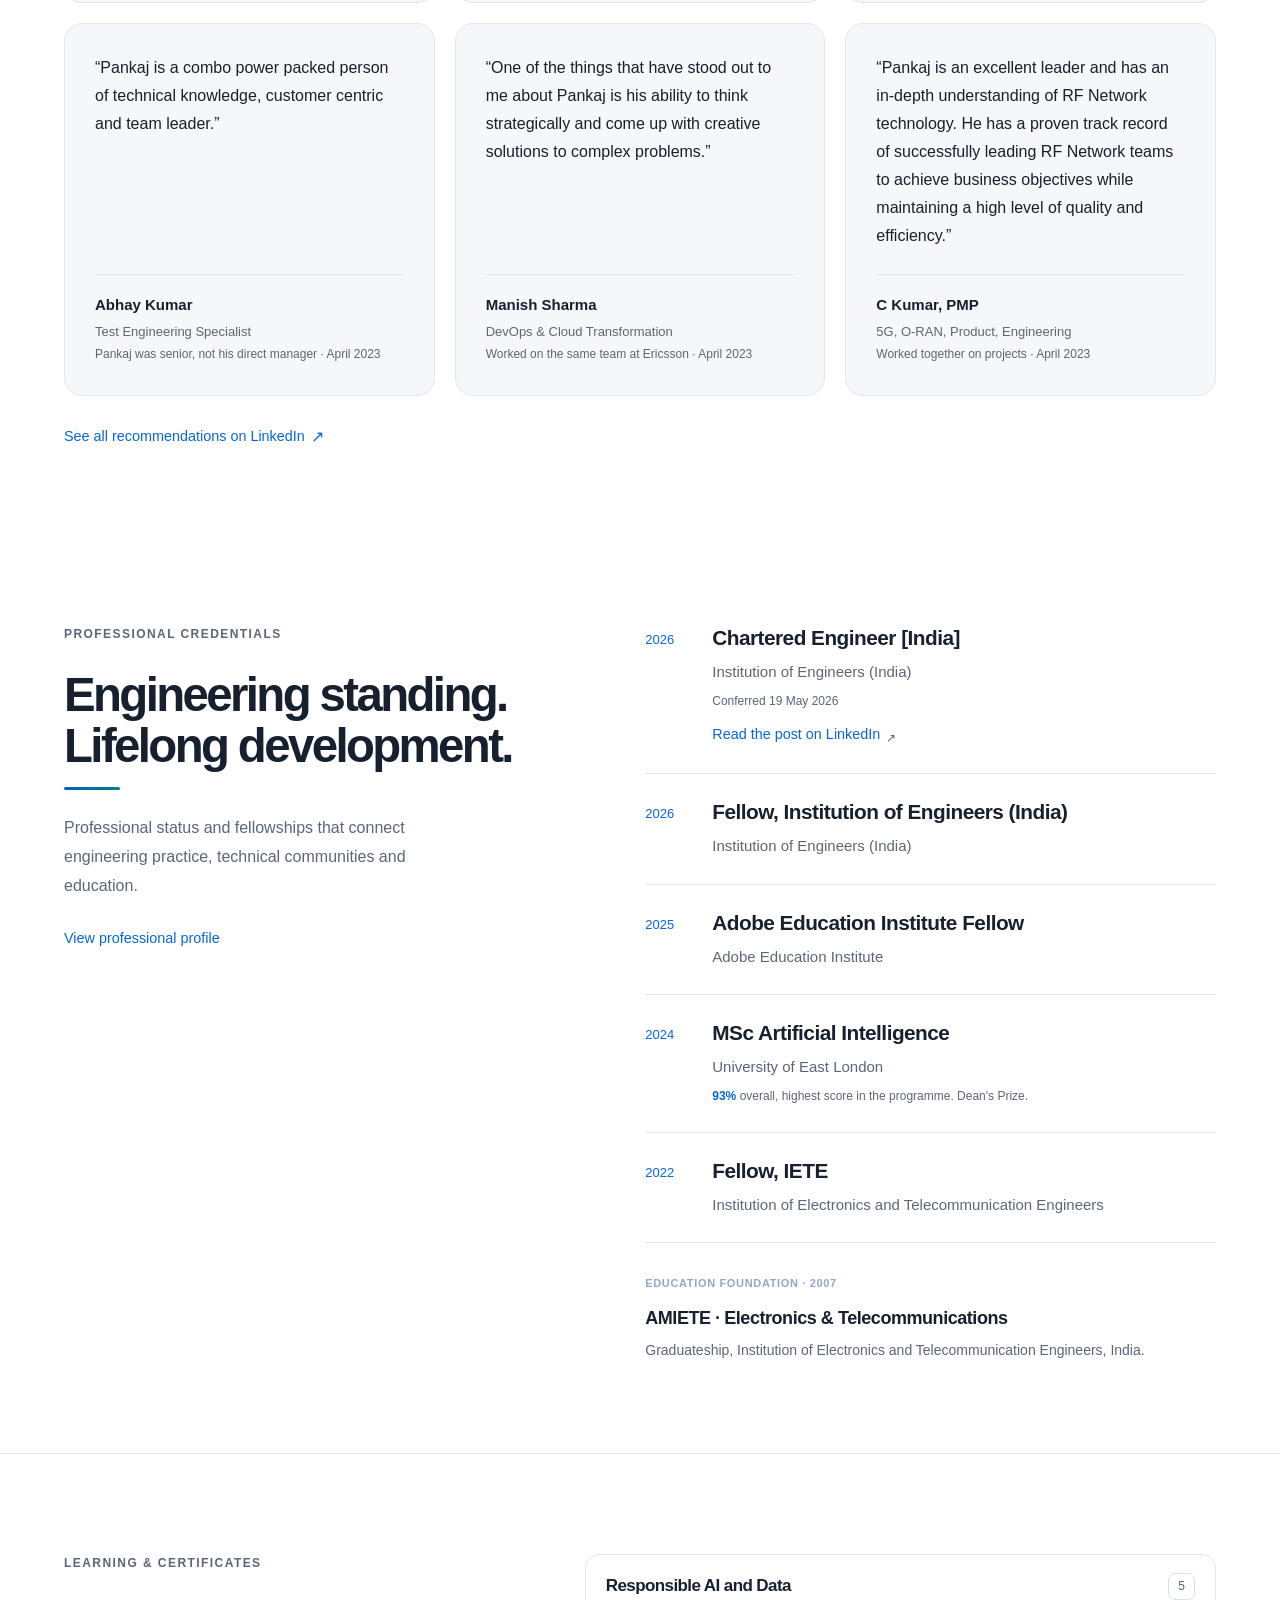
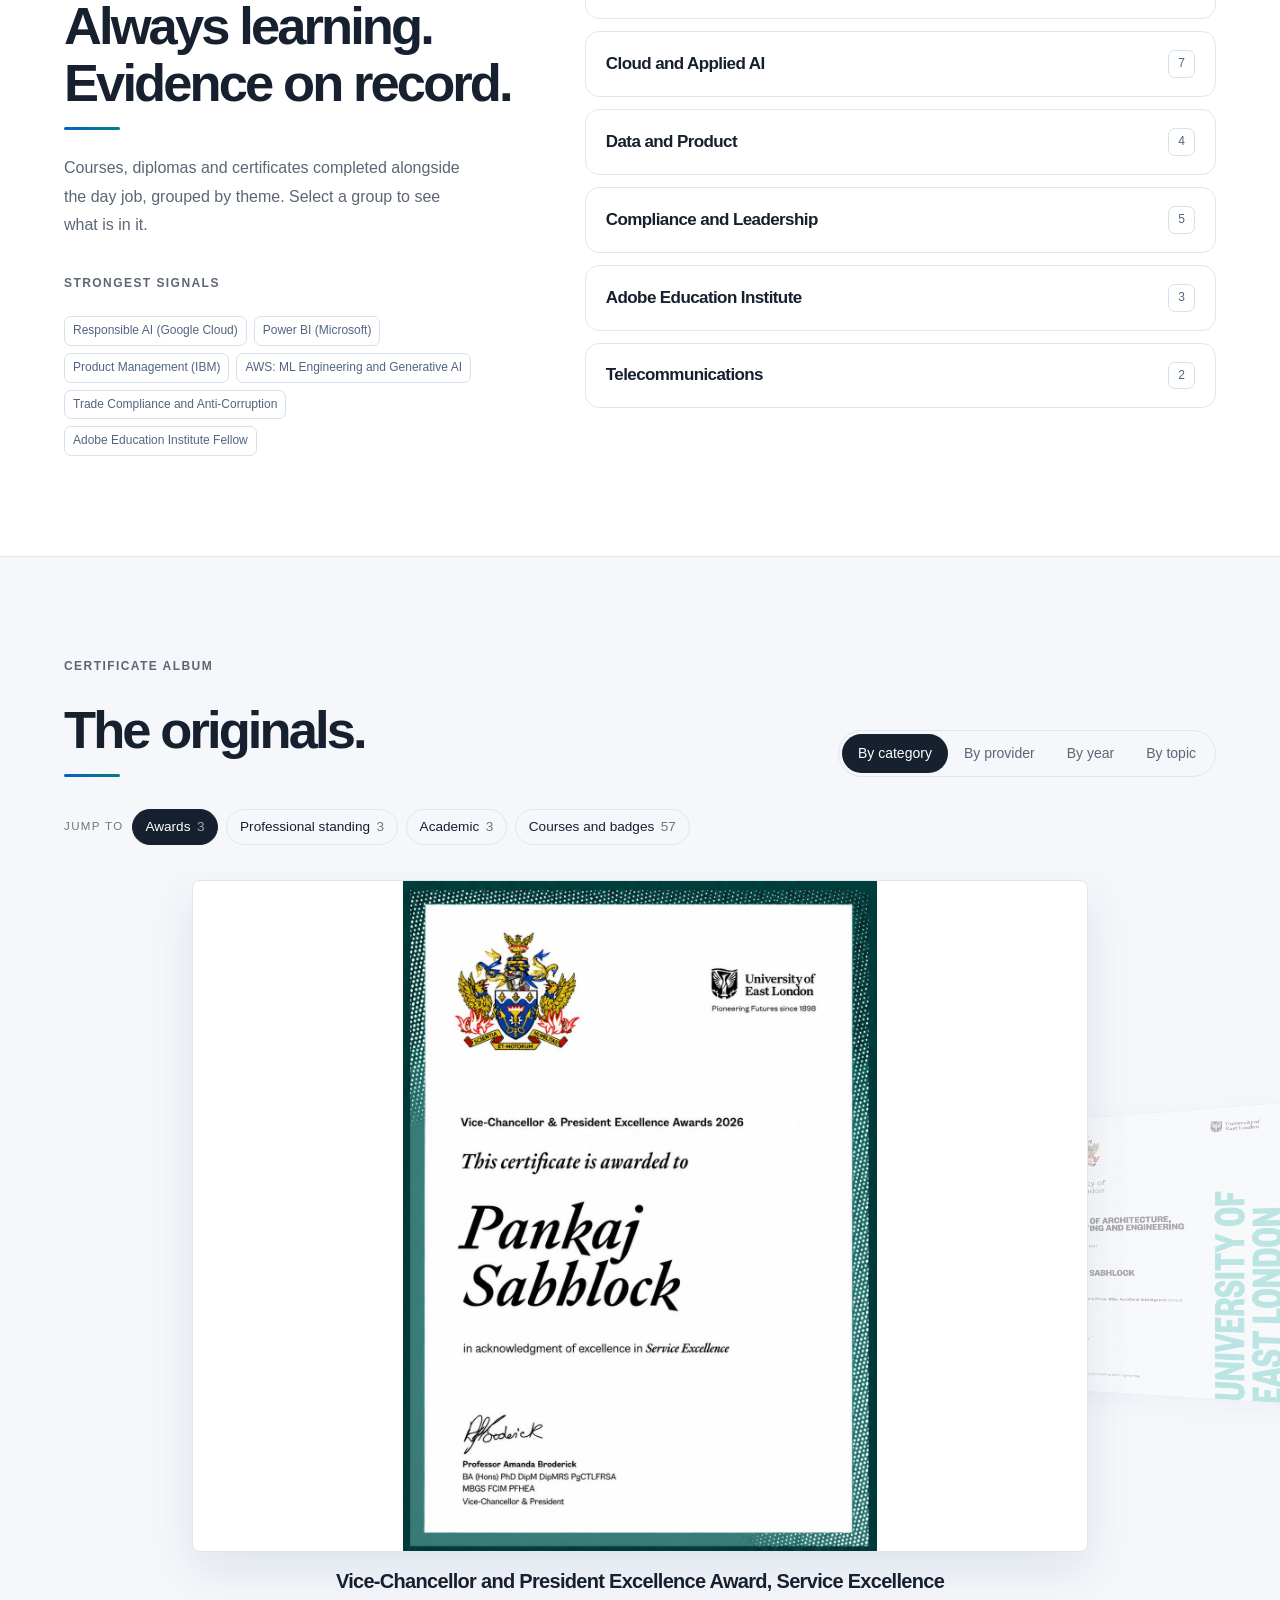
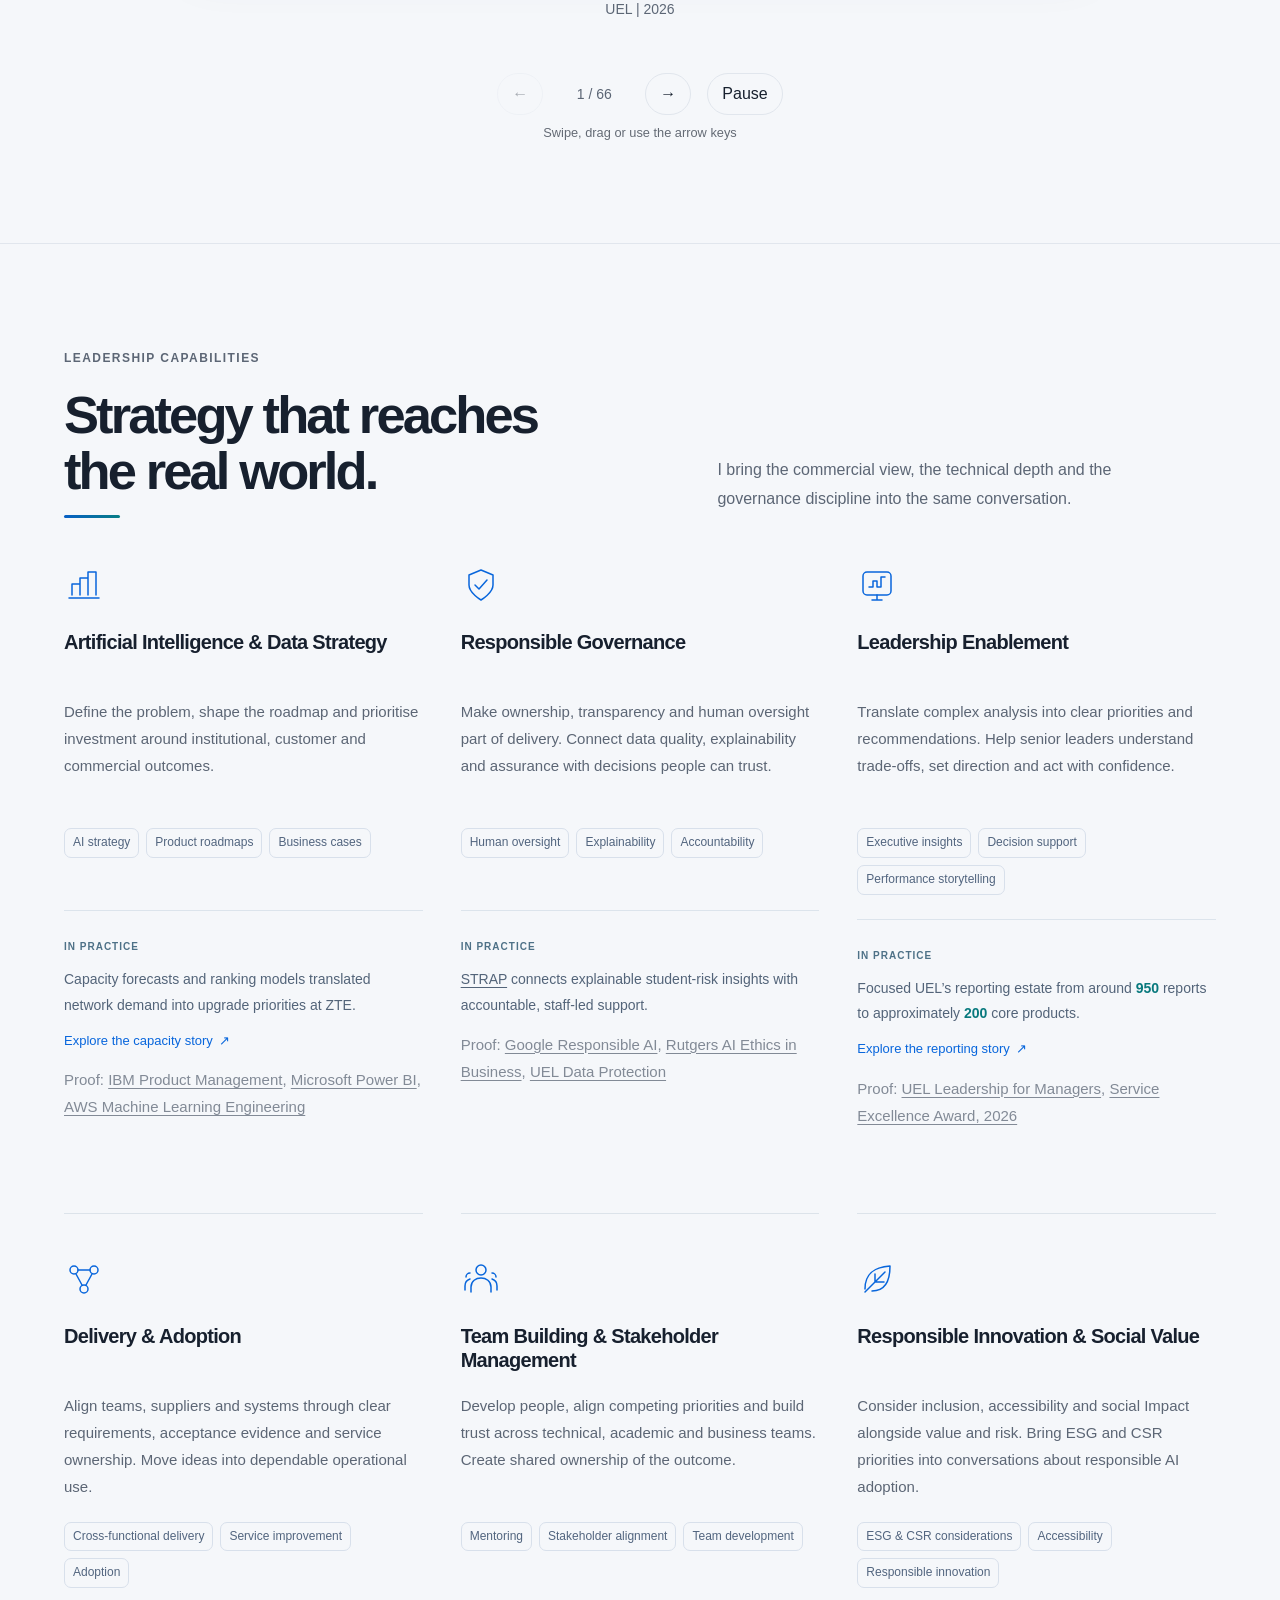
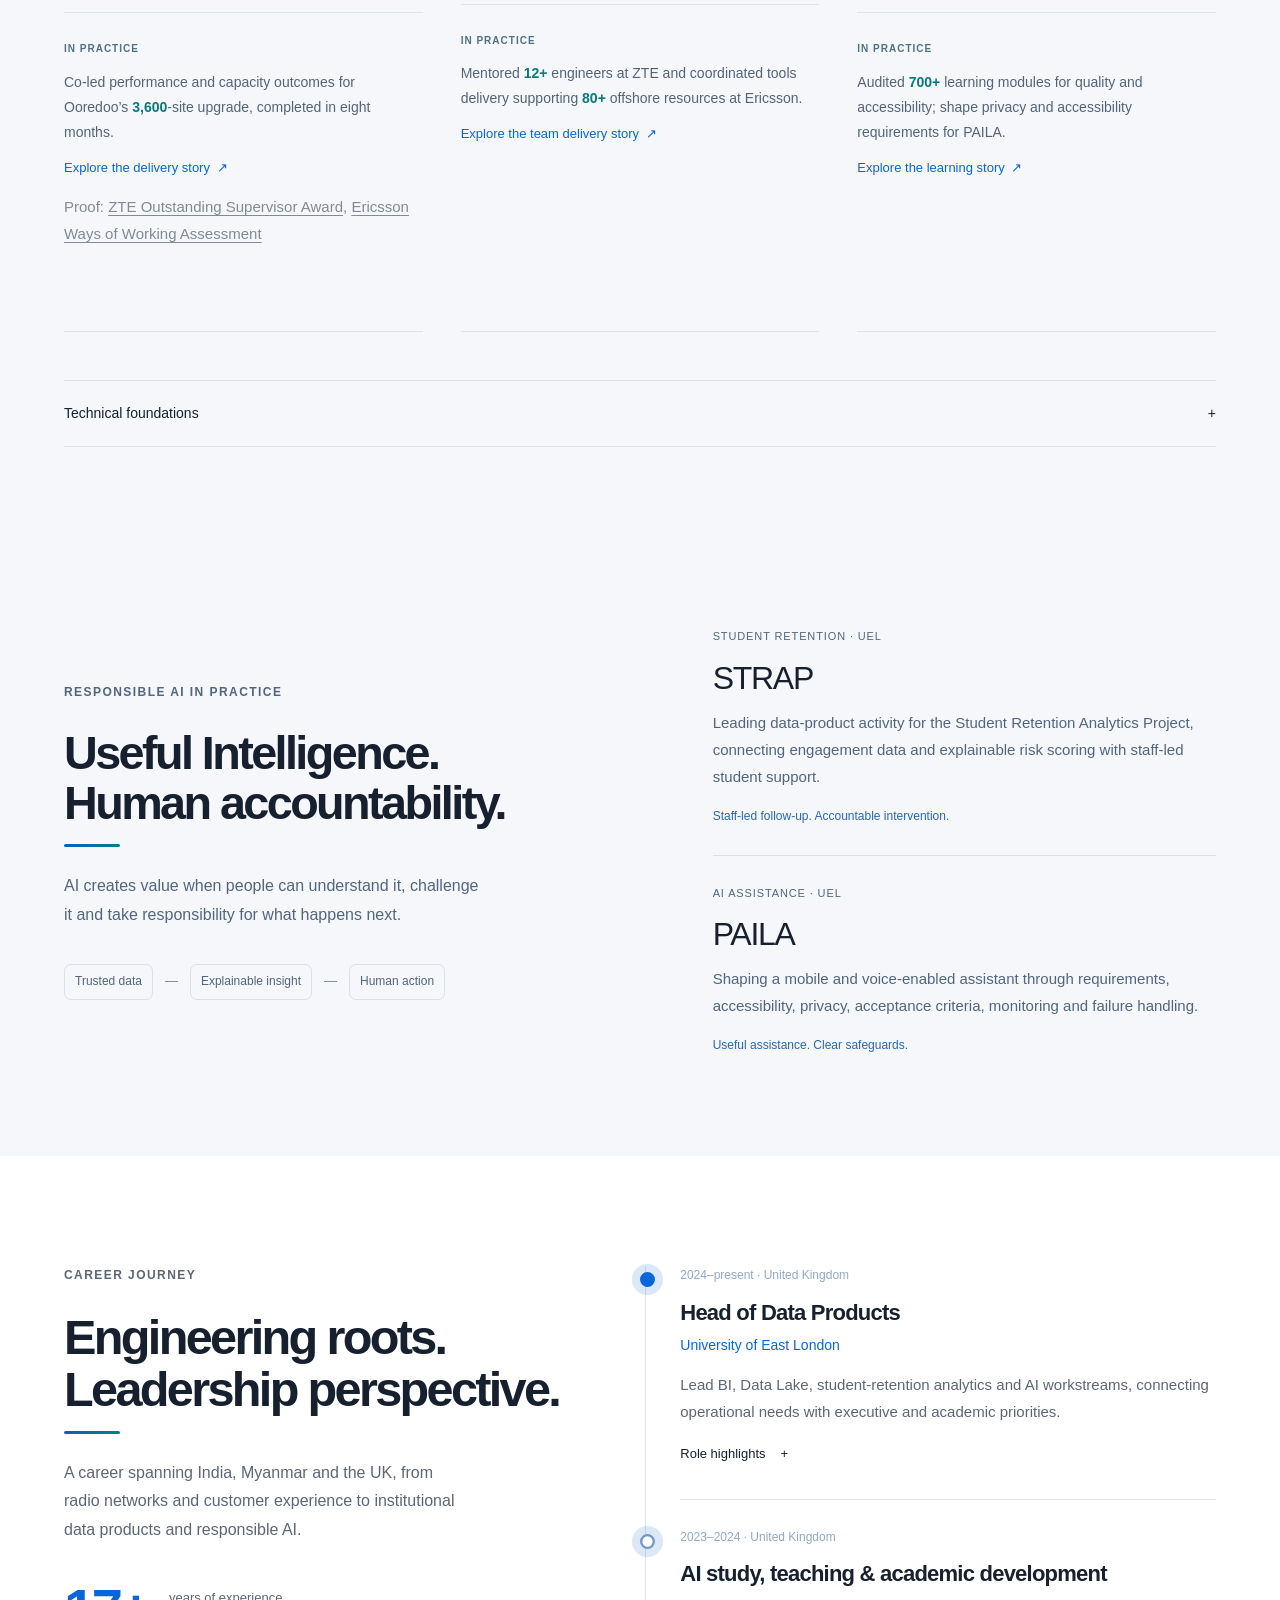
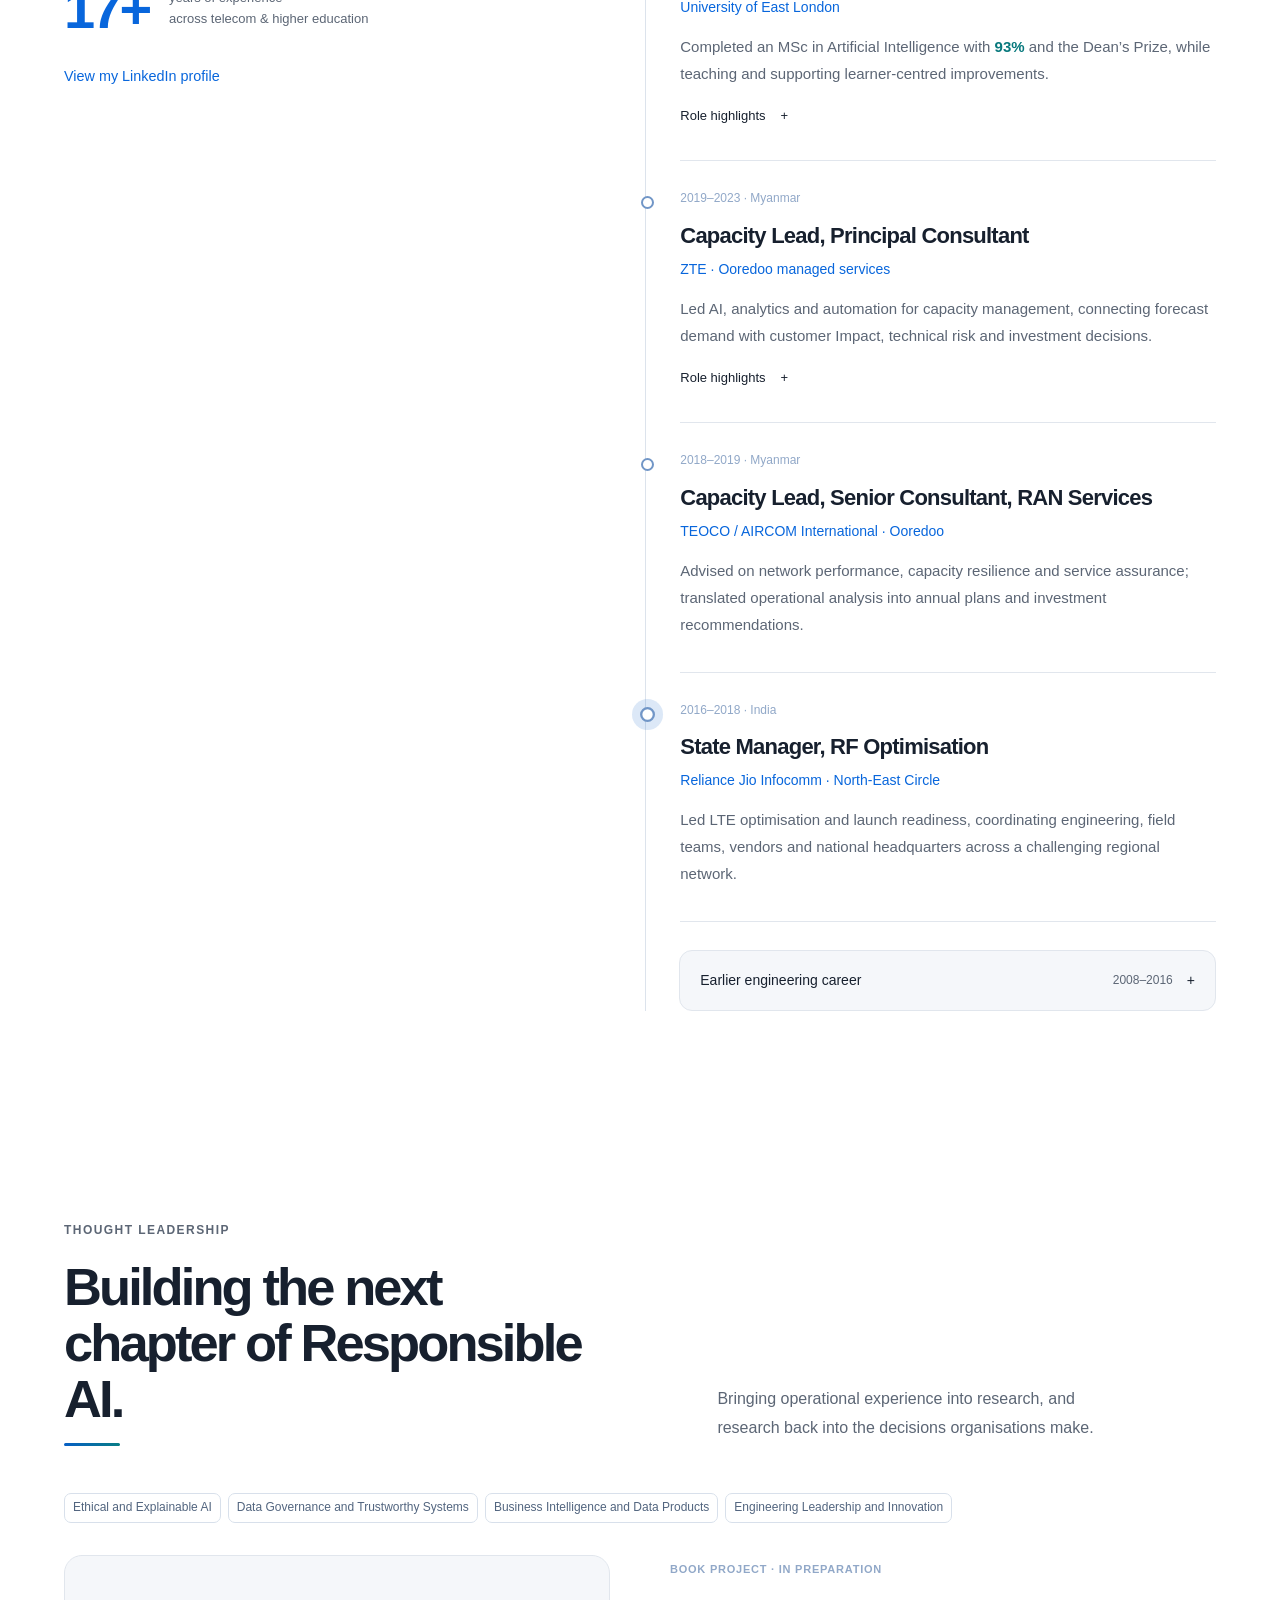
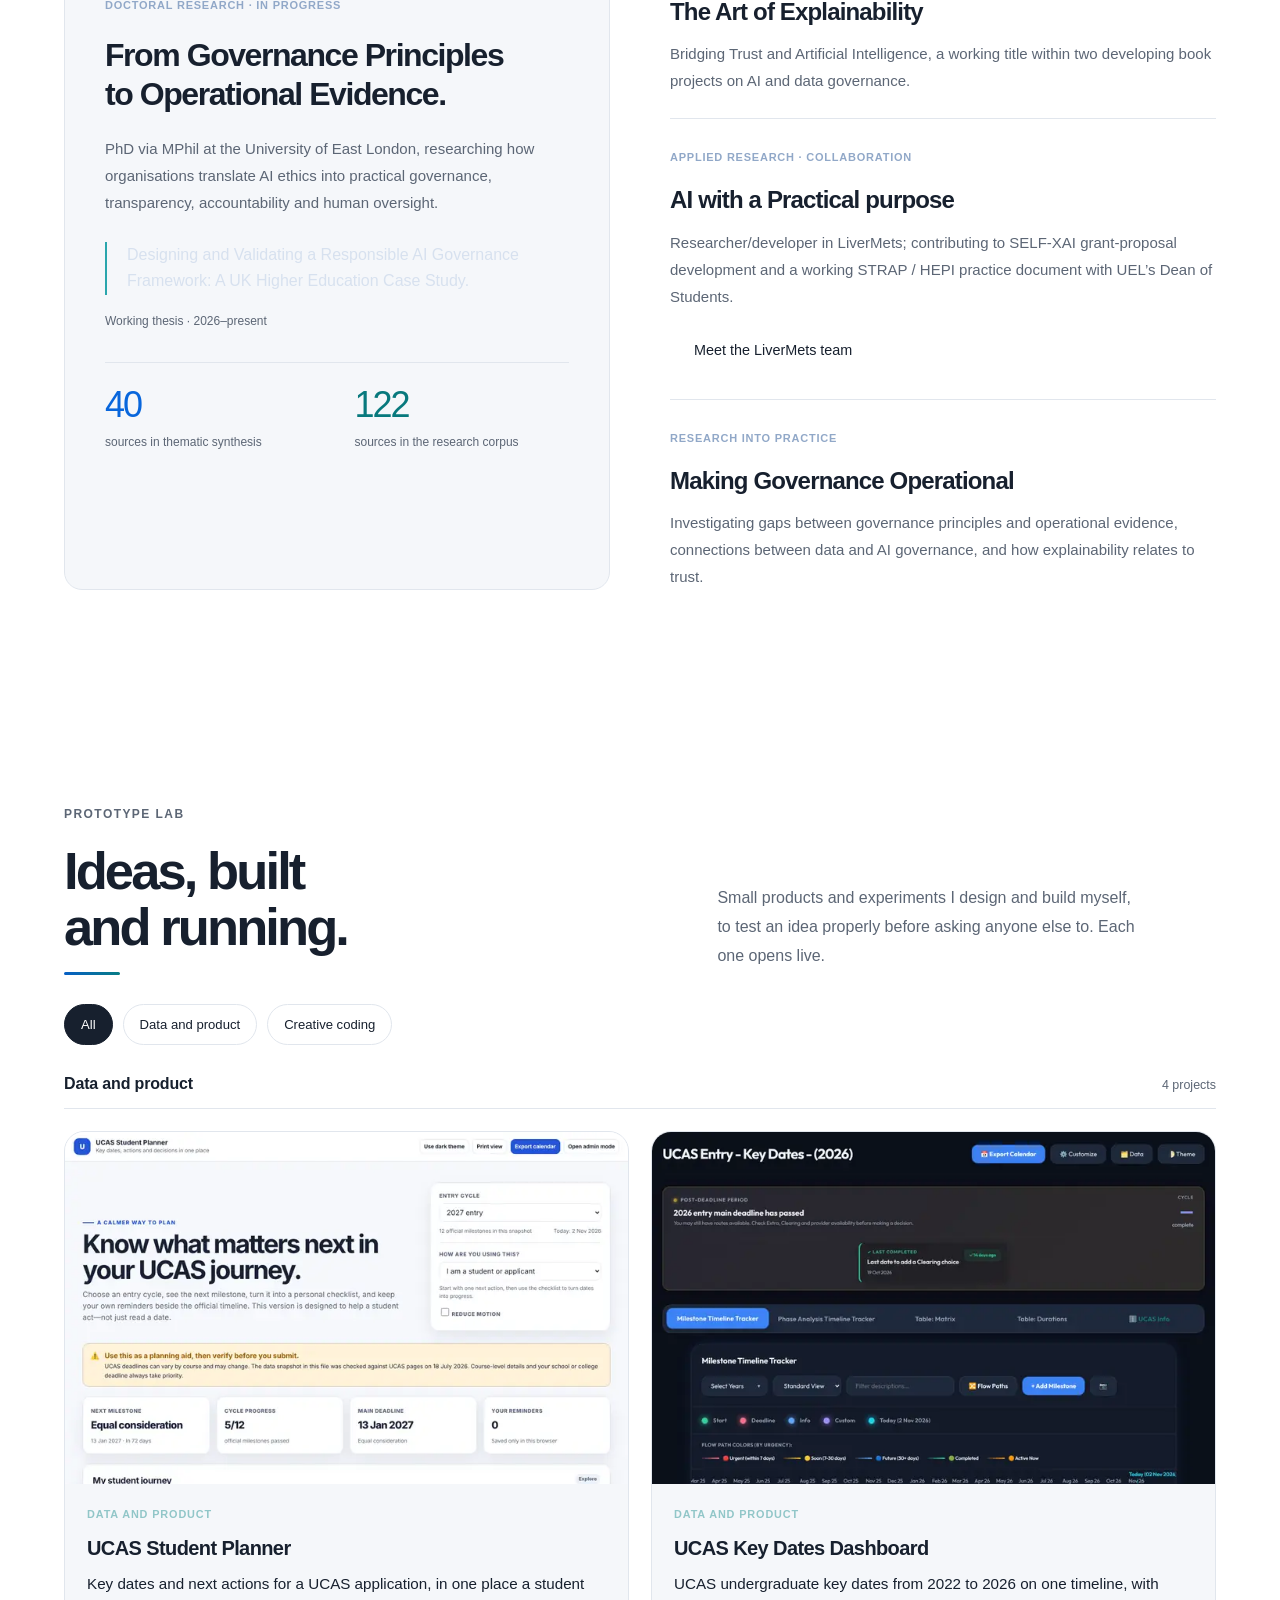
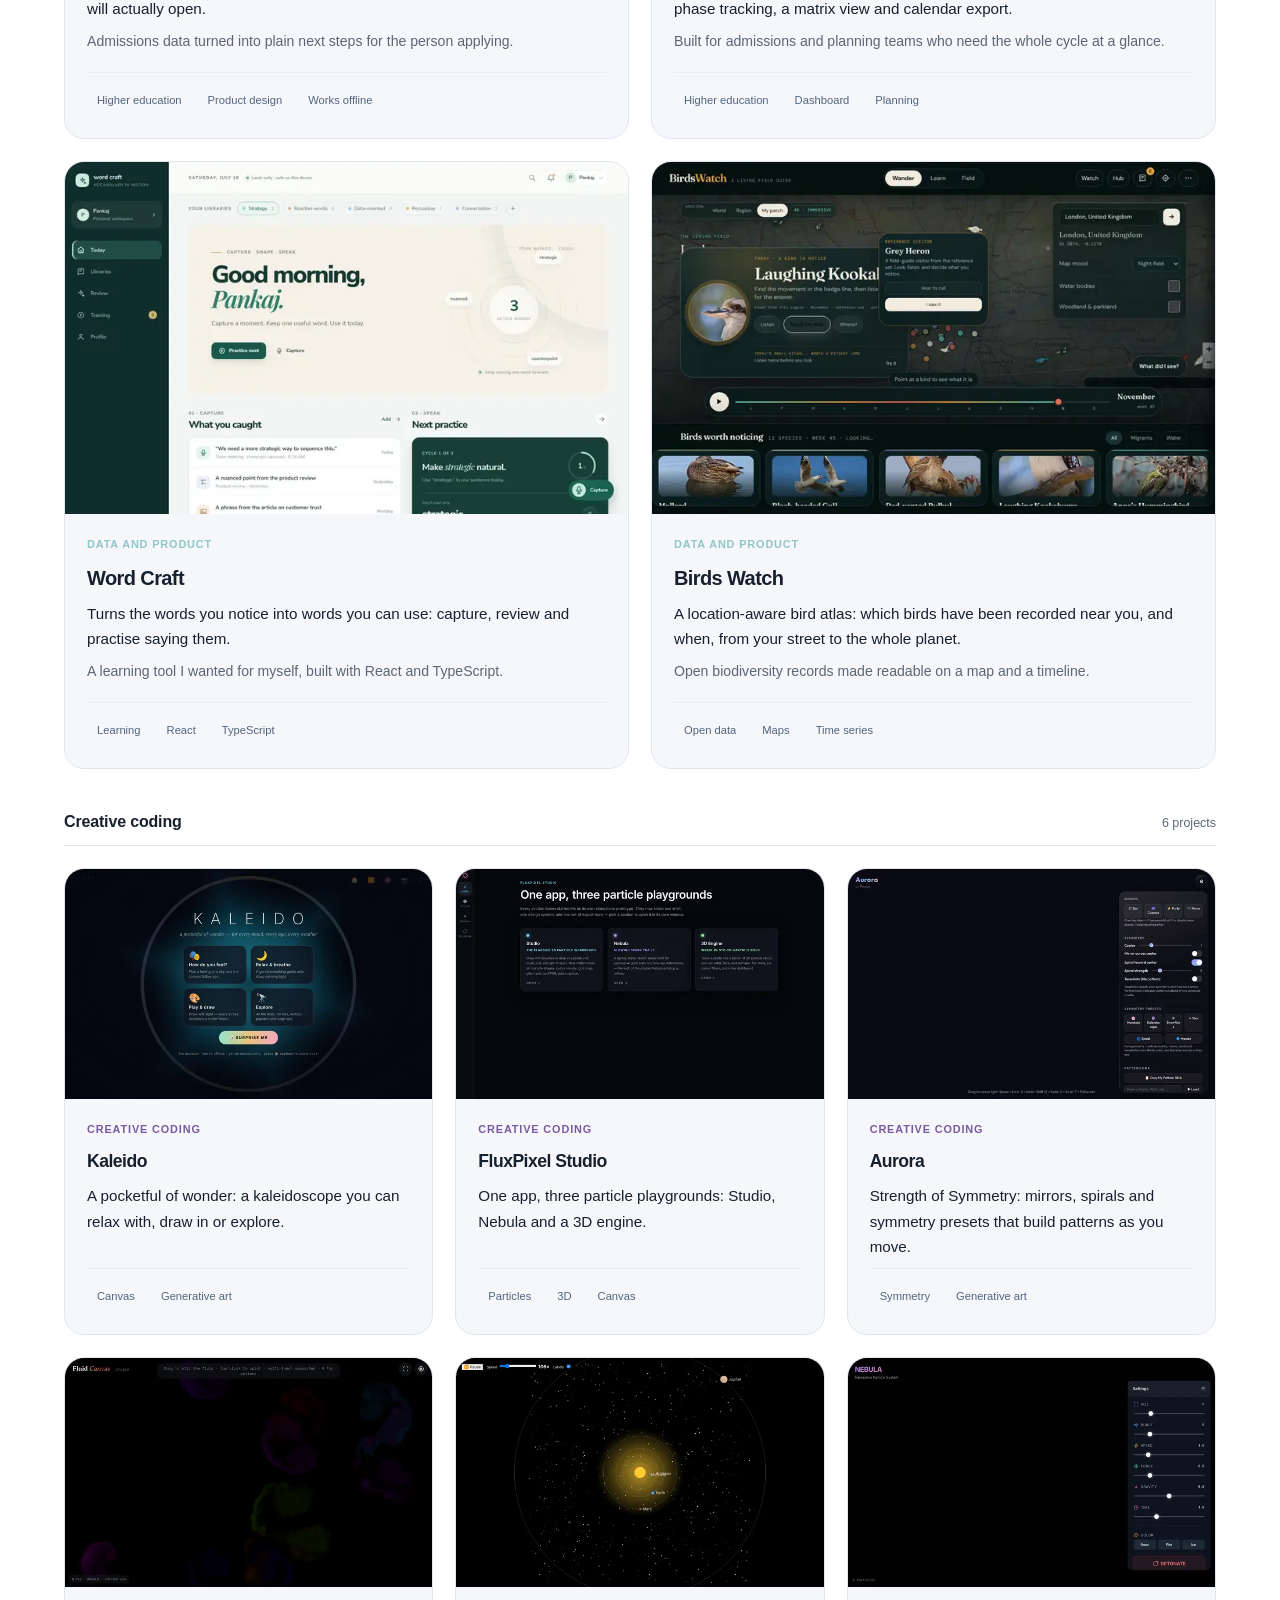
==== commit 522e9852: "Restore themed admin controls Co-authored-by: Copilot App <223556219+Copilot@users.noreply.github.co" ====
--- a/index.html
+++ b/index.html
@@ -11,7 +11,7 @@
   <meta property="og:type" content="website"><meta property="og:url" content="https://pankajsabhlock.github.io/"><meta property="og:image" content="https://pankajsabhlock.github.io/assets/share.jpg"><meta property="og:image:width" content="1200"><meta property="og:image:height" content="630"><meta property="og:image:alt" content="Pankaj Sabhlock, Head of Data Products. I turn messy data into decisions people trust."><meta name="twitter:card" content="summary_large_image"><meta name="twitter:image" content="https://pankajsabhlock.github.io/assets/share.jpg">
   <link rel="icon" type="image/svg+xml" href="data:image/svg+xml,%3Csvg xmlns='http://www.w3.org/2000/svg' viewBox='0 0 64 64'%3E%3Crect width='64' height='64' rx='16' fill='%23101a2c'/%3E%3Ctext x='32' y='41' text-anchor='middle' font-family='Arial,sans-serif' font-size='25' font-weight='600' fill='white'%3EPS%3C/text%3E%3C/svg%3E">
   <link rel="stylesheet" href="styles.css?v=20261110-header">
-<link rel="stylesheet" href="certs.css?v=20261110-header"><link rel="stylesheet" href="motion.css"><link rel="stylesheet" href="projects.css?v=202611021800"><link rel="stylesheet" href="theme.css?v=20261111">
+<link rel="stylesheet" href="certs.css?v=20261110-header"><link rel="stylesheet" href="motion.css"><link rel="stylesheet" href="projects.css?v=202611021800"><link rel="stylesheet" href="theme.css?v=202611112300">
 <script type="application/ld+json">{"@context":"https://schema.org","@type":"Person","name":"Pankaj Sabhlock","honorificSuffix":"C.Eng. (IEI)","jobTitle":"Head of Data Products","description":"Head of Data Products at the University of East London. AI and data strategy, responsible governance and BI leadership across UK higher education and telecom.","url":"https://pankajsabhlock.github.io/","image":"https://pankajsabhlock.github.io/portrait.png","worksFor":{"@type":"CollegeOrUniversity","name":"University of East London","url":"https://www.uel.ac.uk/"},"alumniOf":{"@type":"CollegeOrUniversity","name":"University of East London"},"address":{"@type":"PostalAddress","addressLocality":"London","addressCountry":"GB"},"knowsAbout":["Artificial intelligence","Data strategy","Data governance","Responsible AI","Business intelligence","Power BI","Data products","Telecom capacity planning"],"sameAs":["https://www.linkedin.com/in/pankajsabhlock","https://github.com/PankajSabhlock"]}</script>
 </head>
 <body>
@@ -23,7 +23,7 @@
       <div class="header-actions">
         <a class="nav-contact" href="#connect">Let’s connect</a>
         <button type="button" class="theme-toggle" id="theme-toggle" aria-label="Switch to light mode" title="Switch to light mode"><svg class="theme-icon theme-icon-sun" viewBox="0 0 24 24" aria-hidden="true" focusable="false"><circle cx="12" cy="12" r="4"></circle><path d="M12 2v2M12 20v2M4.93 4.93l1.42 1.42M17.65 17.65l1.42 1.42M2 12h2M20 12h2M4.93 19.07l1.42-1.42M17.65 6.35l1.42-1.42"></path></svg><svg class="theme-icon theme-icon-moon" viewBox="0 0 24 24" aria-hidden="true" focusable="false"><path d="M20.5 15.2A8.5 8.5 0 0 1 8.8 3.5 8.5 8.5 0 1 0 20.5 15.2Z"></path></svg></button>
-        <button type="button" class="admin-icon" id="admin-open" aria-label="Open site admin (owner only)" title="Site admin (Ctrl+Shift+A)"><svg viewBox="0 0 24 24" width="18" height="18" aria-hidden="true" focusable="false"><path fill="currentColor" d="M19.4 13a7.5 7.5 0 0 0 0-2l2.1-1.6-2-3.5-2.5 1a7.3 7.3 0 0 0-1.7-1L15 3h-4l-.4 2.6a7.3 7.3 0 0 0-1.7 1l-2.5-1-2 3.5L6.6 11a7.5 7.5 0 0 0 0 2l-2.1 1.6 2 3.5 2.5-1a7.3 7.3 0 0 0 1.7 1L11 21h4l.4-2.6a7.3 7.3 0 0 0 1.7-1l2.5 1 2-3.5L19.4 13zM13 15.5a3.5 3.5 0 1 1 0-7 3.5 3.5 0 0 1 0 7z"/></svg></button><button class="menu-toggle" aria-label="Open menu" aria-expanded="false" aria-controls="mobile-nav"><span></span><span></span></button>
+        <button type="button" class="admin-icon" id="admin-open" aria-label="Open site admin" title="Site admin"><svg viewBox="0 0 24 24" width="18" height="18" aria-hidden="true" focusable="false"><path fill="currentColor" d="M19.4 13a7.5 7.5 0 0 0 0-2l2.1-1.6-2-3.5-2.5 1a7.3 7.3 0 0 0-1.7-1L15 3h-4l-.4 2.6a7.3 7.3 0 0 0-1.7 1l-2.5-1-2 3.5L6.6 11a7.5 7.5 0 0 0 0 2l-2.1 1.6 2 3.5 2.5-1a7.3 7.3 0 0 0 1.7 1L11 21h4l.4-2.6a7.3 7.3 0 0 0 1.7-1l2.5 1 2-3.5L19.4 13zM13 15.5a3.5 3.5 0 1 1 0-7 3.5 3.5 0 0 1 0 7z"/></svg></button><button class="menu-toggle" aria-label="Open menu" aria-expanded="false" aria-controls="mobile-nav"><span></span><span></span></button>
       </div>
     </div>
     <nav id="mobile-nav" class="mobile-nav" aria-label="Mobile navigation" hidden><a href="#impact">Business Impact</a><a href="#recognition">Recognition</a><a href="#recommendations">Recommendations</a><a href="#credentials">Professional Credentials</a><a href="#learning">Learning &amp; Certificates</a><a href="#expertise">Leadership Capabilities</a><a href="#journey">Career Journey</a><a href="#research">Thought Leadership</a><a href="#lab">Prototype Lab</a><a href="#speaking">Talks &amp; Events</a><a href="#connect">Let’s connect</a></nav>
@@ -45,7 +45,6 @@
         <span class="orbit-label orbit-ai"><span class="orbit-glass"><img class="orbit-icon orbit-raster orbit-ai-asset" src="assets/intelligence-3d.png" alt="" width="1280" height="1280" decoding="async"><img class="orbit-chart orbit-badge orbit-badge-left" src="assets/ai-sparkle.svg" alt="" width="64" height="64" decoding="async"></span><span>Artificial Intelligence</span></span>
         <span class="orbit-label orbit-governance"><span class="orbit-glass"><img class="orbit-icon orbit-raster orbit-governance-asset" src="assets/governance-shield.webp" alt="" width="400" height="400" decoding="async"><img class="orbit-chart orbit-badge" src="assets/governance-scales.svg" alt="" width="64" height="64" decoding="async"></span><span>Governance</span></span>
         <div class="visual-caption">CONNECTED THINKING. ACCOUNTABLE ACTION.</div>
-        <button class="motion-toggle" aria-pressed="false">Pause animation</button>
       </div>
     </section>
     <div class="experience-strip section-shell"><p>Experience across</p><div>
@@ -152,6 +151,6 @@
     <dialog id="story-dialog" aria-labelledby="story-title"><div class="dialog-inner"><button class="dialog-close" aria-label="Close achievement story">×</button><p class="eyebrow" id="story-category"></p><h2 id="story-title"></h2><p class="dialog-context" id="story-context"></p><div id="story-body"></div><div class="dialog-source">Source: Master Career CV, 2026 · Outcomes stated with their original context.</div></div></dialog>
   </main>
   <footer class="section-shell site-footer"><a class="identity" href="#home" aria-label="Pankaj Sabhlock, Chartered Engineer India, home"><span class="identity-copy"><span class="name-line"><span class="person-name">Pankaj Sabhlock</span><span class="honorific">C.Eng. (IEI)</span></span><span class="fellow-caption" title="Fellow of the Institution of Engineers (India) and the Institution of Electronics and Telecommunication Engineers">Fellow · IEI, IETE</span></span></a><span>AI · Data · Responsible leadership</span><span>© 2026 Pankaj Sabhlock</span></footer>
-  <script>/* NAV TABS */(function(){var nav=document.querySelector(".desktop-nav");if(!nav)return;var map={};nav.querySelectorAll("a").forEach(function(a){map[a.getAttribute("href")]=a});var tabs=[["#impact"],["Career",["#journey","#expertise"]],["Proof",["#recognition","#recommendations","#credentials","#learning"]],["Work",["#research","#lab"]],["#speaking"]];nav.textContent="";tabs.forEach(function(t){if(typeof t[0]==="string"&&t.length===1){var s=map[t[0]];if(!s)return;s.classList.add("nav-solo");nav.appendChild(s);return}var w=document.createElement("div");w.className="nav-group";var b=document.createElement("button");b.type="button";b.className="nav-group-btn";b.textContent=t[0];var m=document.createElement("div");m.className="nav-group-menu";t[1].forEach(function(h){var a=map[h];if(!a)return;a.addEventListener("click",function(){w.classList.remove("open");if(document.activeElement)document.activeElement.blur()});m.appendChild(a)});w.appendChild(b);w.appendChild(m);nav.appendChild(w);b.addEventListener("click",function(){w.classList.toggle("open")})});document.addEventListener("click",function(e){if(!e.target.closest(".nav-group"))document.querySelectorAll(".nav-group.open").forEach(function(n){n.classList.remove("open")})})})();</script><script src="site.js?v=202611111507" defer></script>
-<script src="certs.js?v=202610172240" defer></script><script src="motion.js" defer></script><script src="hero-flow.js?v=202611100900" defer></script><script src="admin.js?v=20261110-header" defer></script><script src="tlc.js?v=202611090100" defer></script><script src="projects.js?v=202611021800" defer></script></body>
+  <script>/* NAV TABS */(function(){var nav=document.querySelector(".desktop-nav");if(!nav)return;var map={};nav.querySelectorAll("a").forEach(function(a){map[a.getAttribute("href")]=a});var tabs=[["#impact"],["Career",["#journey","#expertise"]],["Proof",["#recognition","#recommendations","#credentials","#learning"]],["Work",["#research","#lab"]],["#speaking"]];nav.textContent="";tabs.forEach(function(t){if(typeof t[0]==="string"&&t.length===1){var s=map[t[0]];if(!s)return;s.classList.add("nav-solo");nav.appendChild(s);return}var w=document.createElement("div");w.className="nav-group";var b=document.createElement("button");b.type="button";b.className="nav-group-btn";b.textContent=t[0];var m=document.createElement("div");m.className="nav-group-menu";t[1].forEach(function(h){var a=map[h];if(!a)return;a.addEventListener("click",function(){w.classList.remove("open");if(document.activeElement)document.activeElement.blur()});m.appendChild(a)});w.appendChild(b);w.appendChild(m);nav.appendChild(w);b.addEventListener("click",function(){w.classList.toggle("open")})});document.addEventListener("click",function(e){if(!e.target.closest(".nav-group"))document.querySelectorAll(".nav-group.open").forEach(function(n){n.classList.remove("open")})})})();</script><script src="site.js?v=202611121041" defer></script>
+<script src="certs.js?v=202610172240" defer></script><script src="motion.js" defer></script><script src="hero-flow.js?v=202611100900" defer></script><script src="admin.js?v=202611121041" defer></script><script src="tlc.js?v=202611090100" defer></script><script src="projects.js?v=202611021800" defer></script></body>
 </html>
--- a/theme.css
+++ b/theme.css
@@ -16,6 +16,72 @@
 body {
   background: var(--paper);
   color: var(--ink);
+}
+
+:root[data-theme="light"] .hero-flow {
+  opacity: .72 !important;
+  filter: saturate(1.02) contrast(1.02);
+}
+
+:root[data-theme="light"] .has-hero-flow .intelligence-visual {
+  background: transparent;
+}
+
+:root[data-theme="light"] .has-hero-flow#home {
+  background: radial-gradient(ellipse at 73% 50%, #e8f2ff 0%, #f4f8fd 34%, #fff 72%);
+}
+
+.display-settings {
+  position: fixed;
+  top: 76px;
+  right: 24px;
+  z-index: 60;
+  width: min(290px, calc(100vw - 32px));
+  padding: 18px;
+  border: 1px solid var(--line);
+  border-radius: 16px;
+  background: var(--paper);
+  color: var(--ink);
+  box-shadow: 0 18px 50px rgba(7, 26, 57, .2);
+}
+
+.display-settings-head {
+  display: flex;
+  align-items: center;
+  justify-content: space-between;
+  gap: 16px;
+}
+
+.display-settings-head strong {
+  font-size: .95rem;
+}
+
+.display-settings-close {
+  width: 32px;
+  height: 32px;
+  border: 0;
+  border-radius: 50%;
+  background: var(--wash);
+  color: var(--ink);
+  font-size: 1.35rem;
+  line-height: 1;
+  cursor: pointer;
+}
+
+.display-settings p {
+  margin: 12px 0 16px;
+  color: var(--muted);
+  font-size: .8rem;
+  line-height: 1.5;
+}
+
+.display-settings .motion-toggle {
+  position: static;
+  transform: none;
+  width: 100%;
+  color: var(--ink);
+  background: var(--wash);
+  border-color: var(--line);
 }
 
 .section-title-bar {
@@ -332,11 +398,43 @@
 }
 
 :root[data-theme="light"] .responsible-section {
-  background: var(--navy);
+  background: var(--wash);
+  color: var(--ink);
+}
+
+:root[data-theme="light"] .responsible-section h2,
+:root[data-theme="light"] .responsible-section h3 {
+  color: var(--ink);
+}
+
+:root[data-theme="light"] .responsible-section .responsible-intro > p,
+:root[data-theme="light"] .responsible-section .responsible-projects article p {
+  color: #52657f;
+}
+
+:root[data-theme="light"] .responsible-section .responsible-projects article {
+  color: var(--ink);
+  border-bottom-color: #d8e0eb;
+}
+
+:root[data-theme="light"] .responsible-section .project-label {
+  color: #52657f;
+}
+
+:root[data-theme="light"] .responsible-section .project-principle {
+  color: #2867b2;
+}
+
+:root[data-theme="light"] .responsible-section .governance-path i {
+  background: #7b93b0;
 }
 
 :root[data-theme="light"] .intelligence-visual {
-  background: radial-gradient(ellipse at 50% 50%, #e9f2ff 0%, #f4f8fd 36%, #fff 69%);
+  background: transparent;
+}
+
+:root[data-theme="light"].has-hero-flow#home {
+  background: radial-gradient(ellipse at 73% 50%, #e8f2ff 0%, #f4f8fd 34%, #fff 72%);
 }
 
 :root[data-theme="light"] .orbit-label {
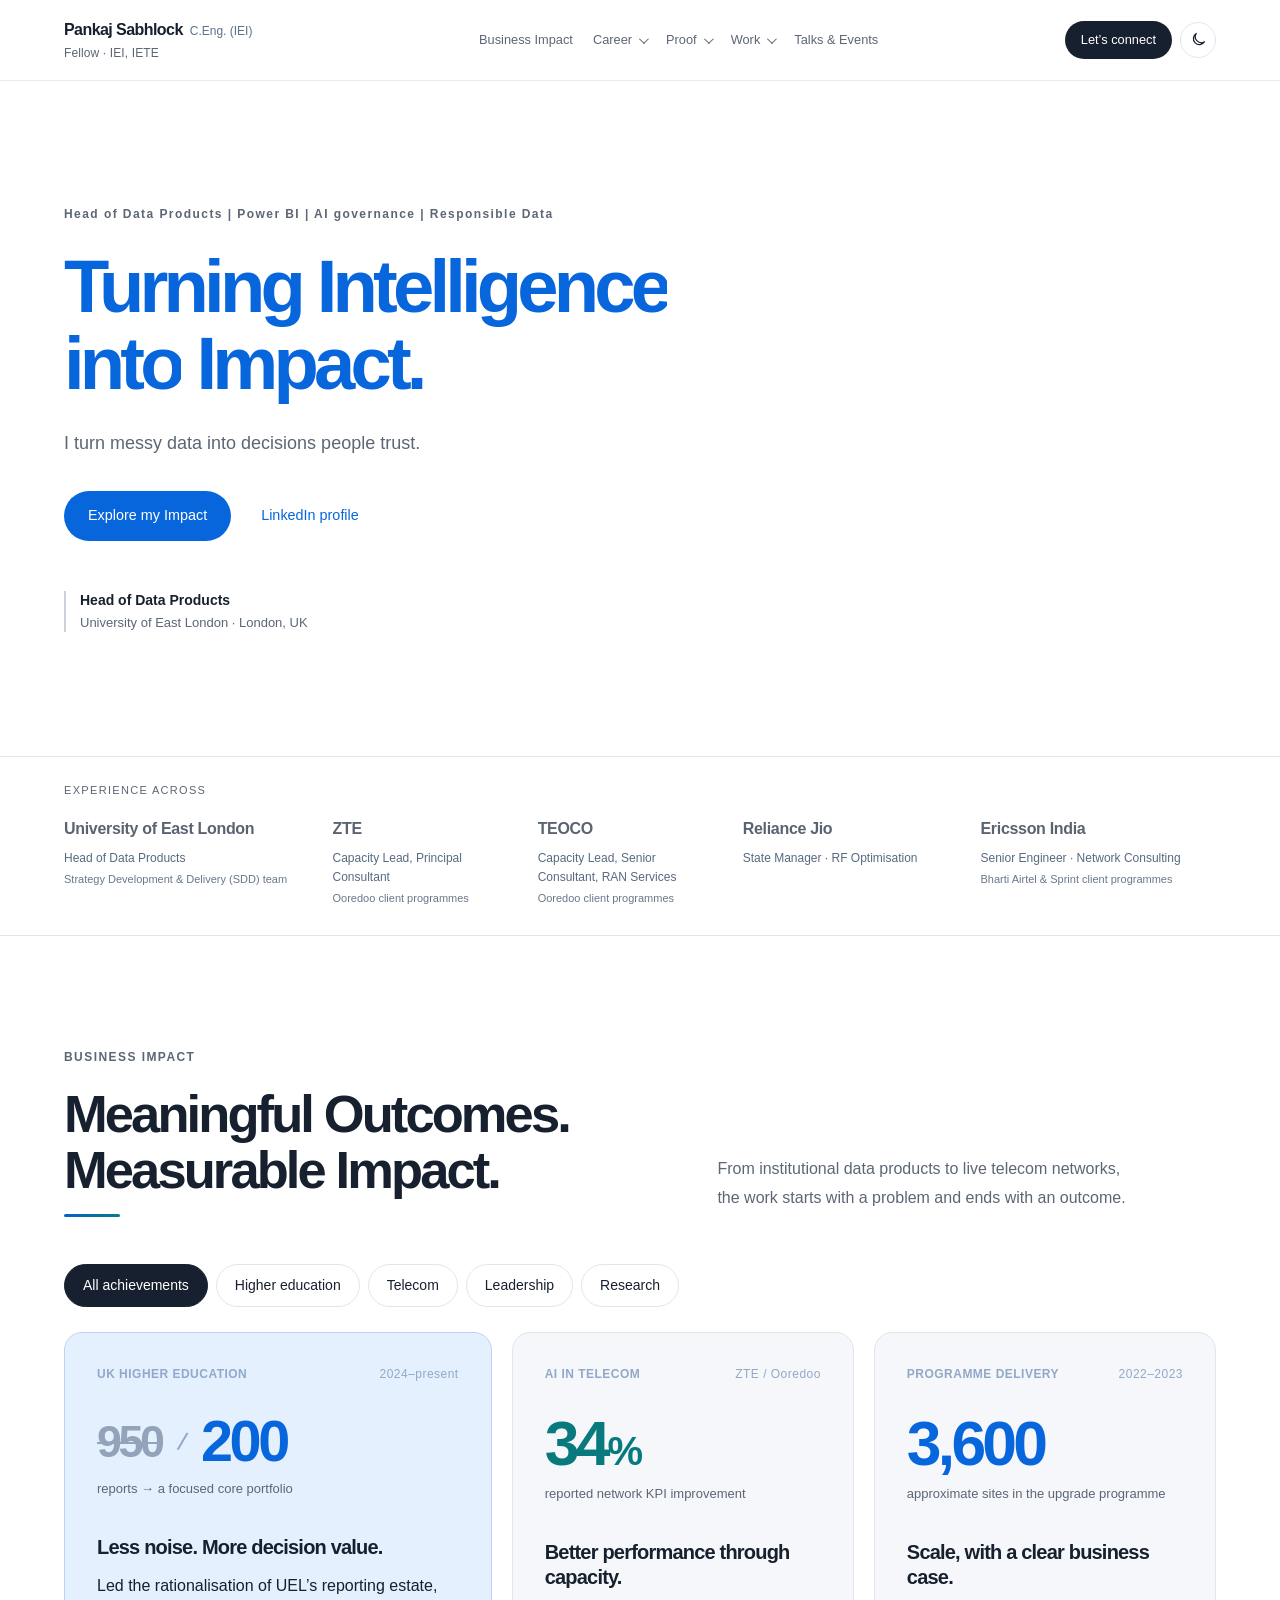
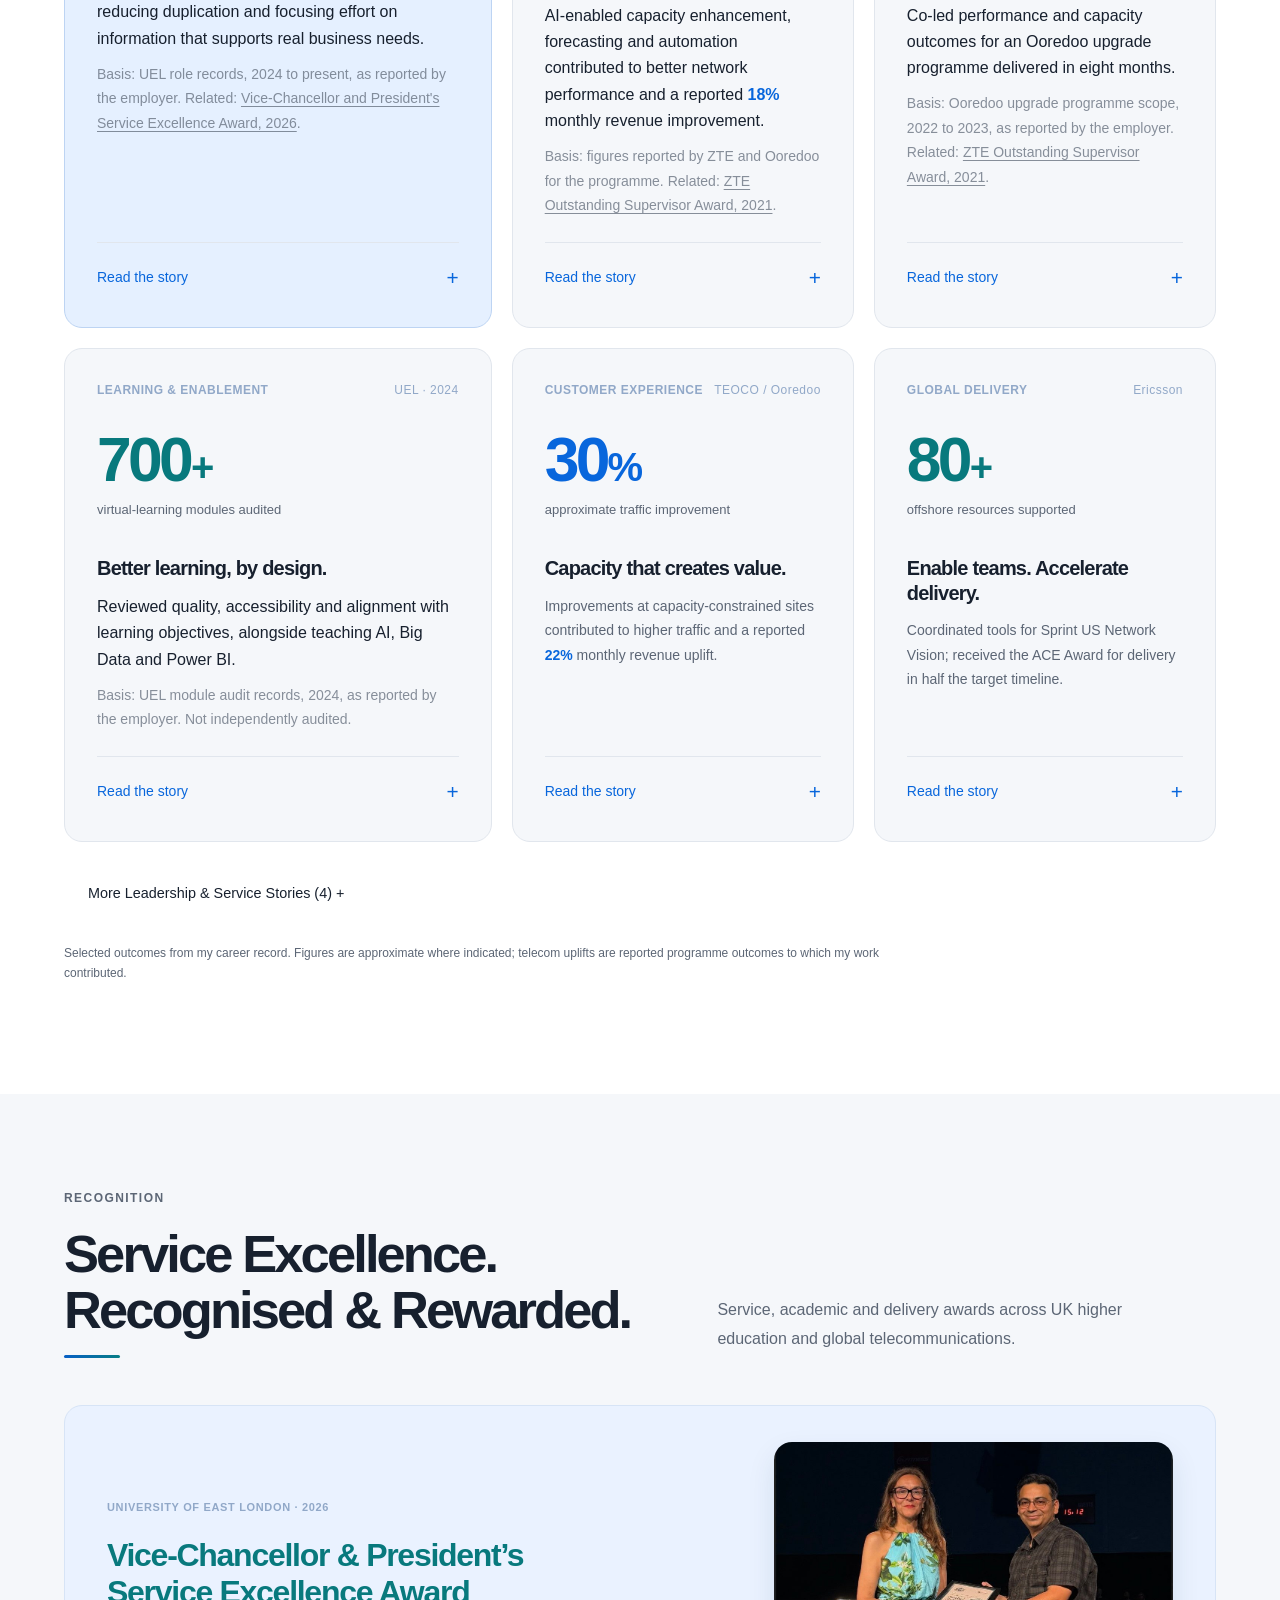
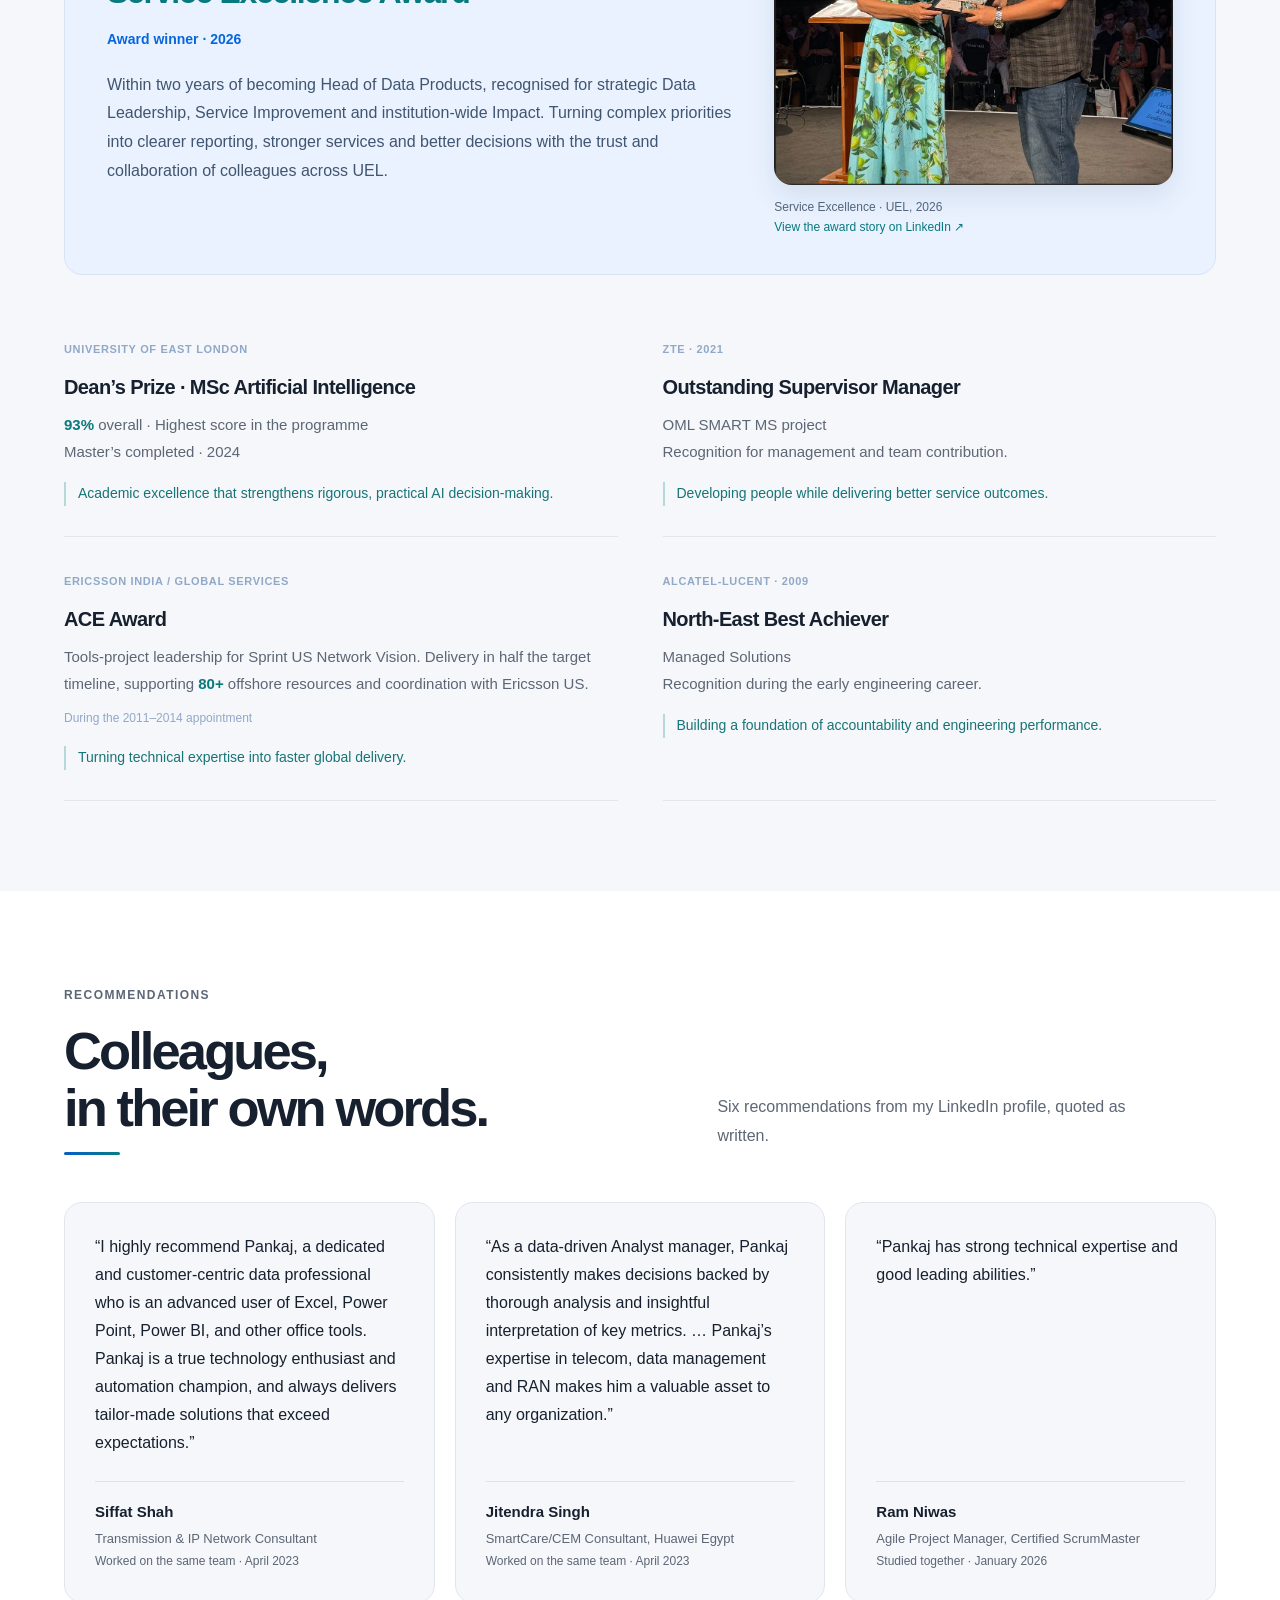
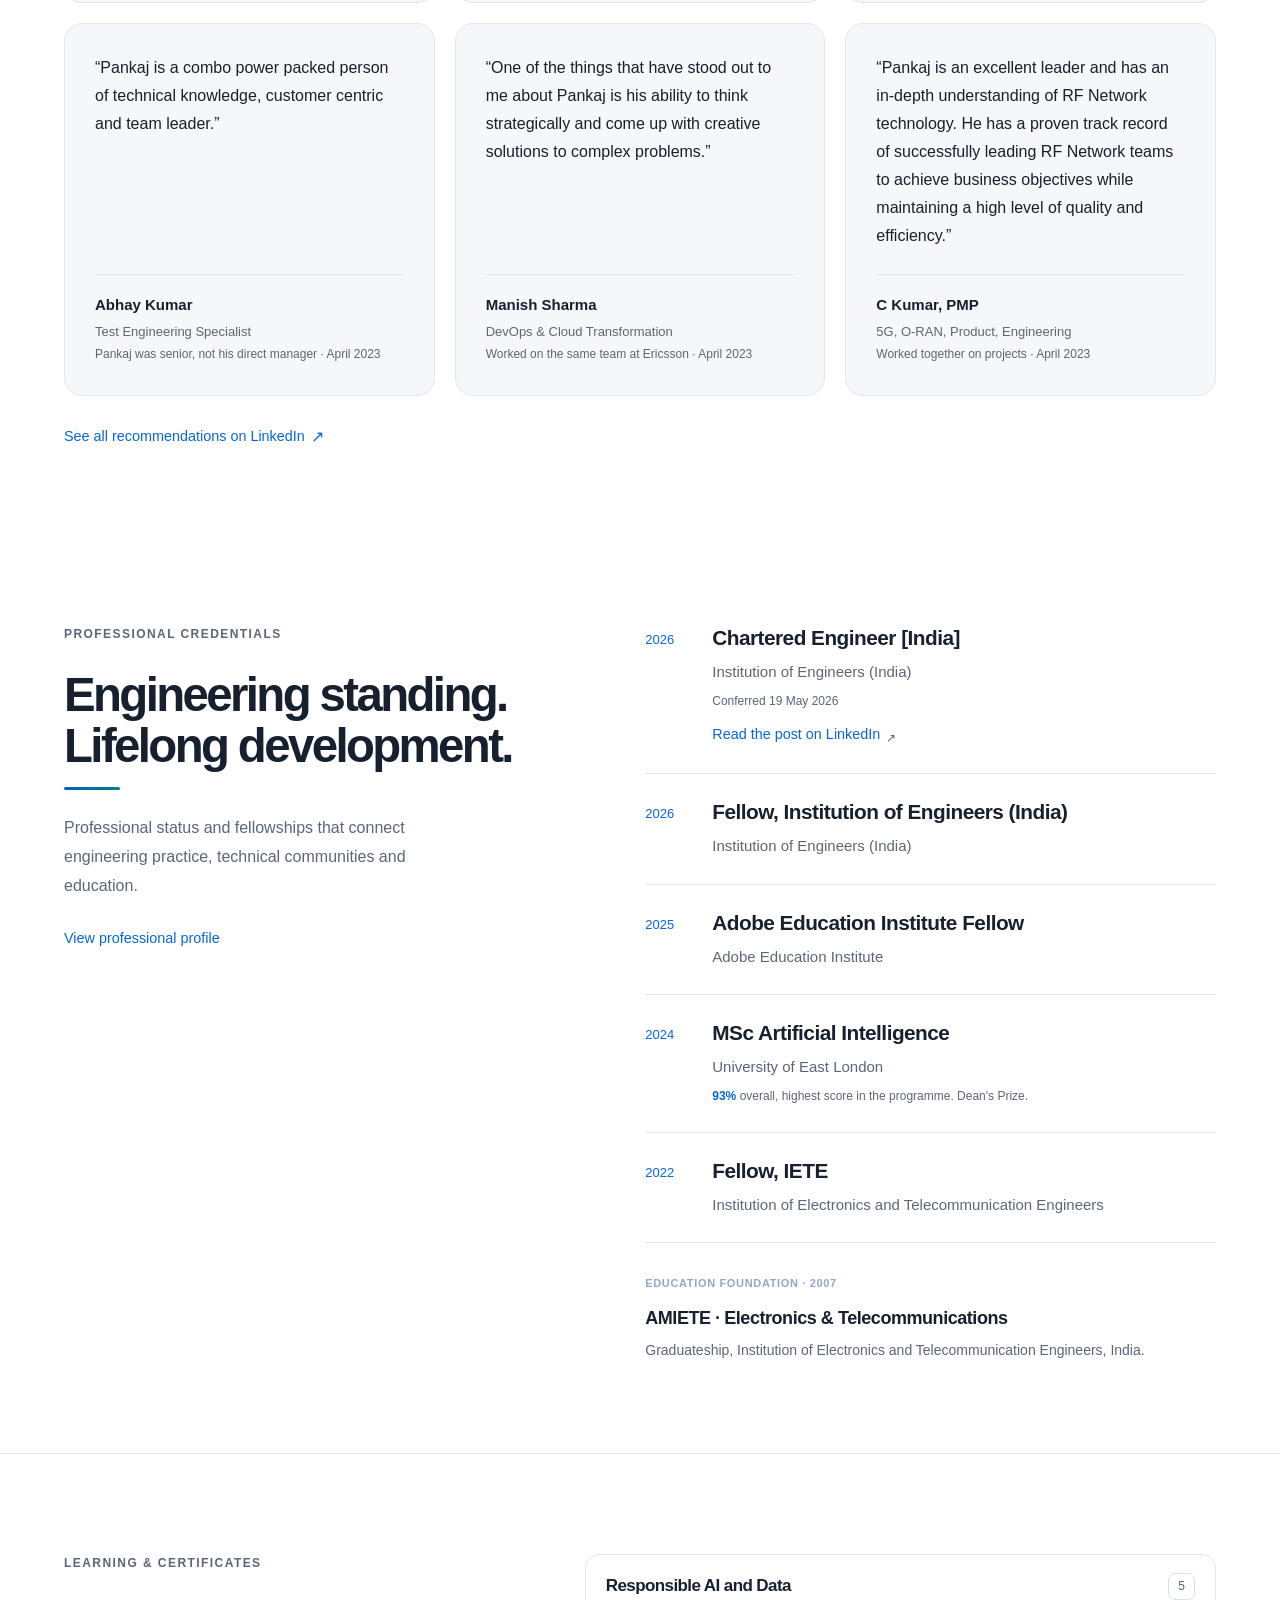
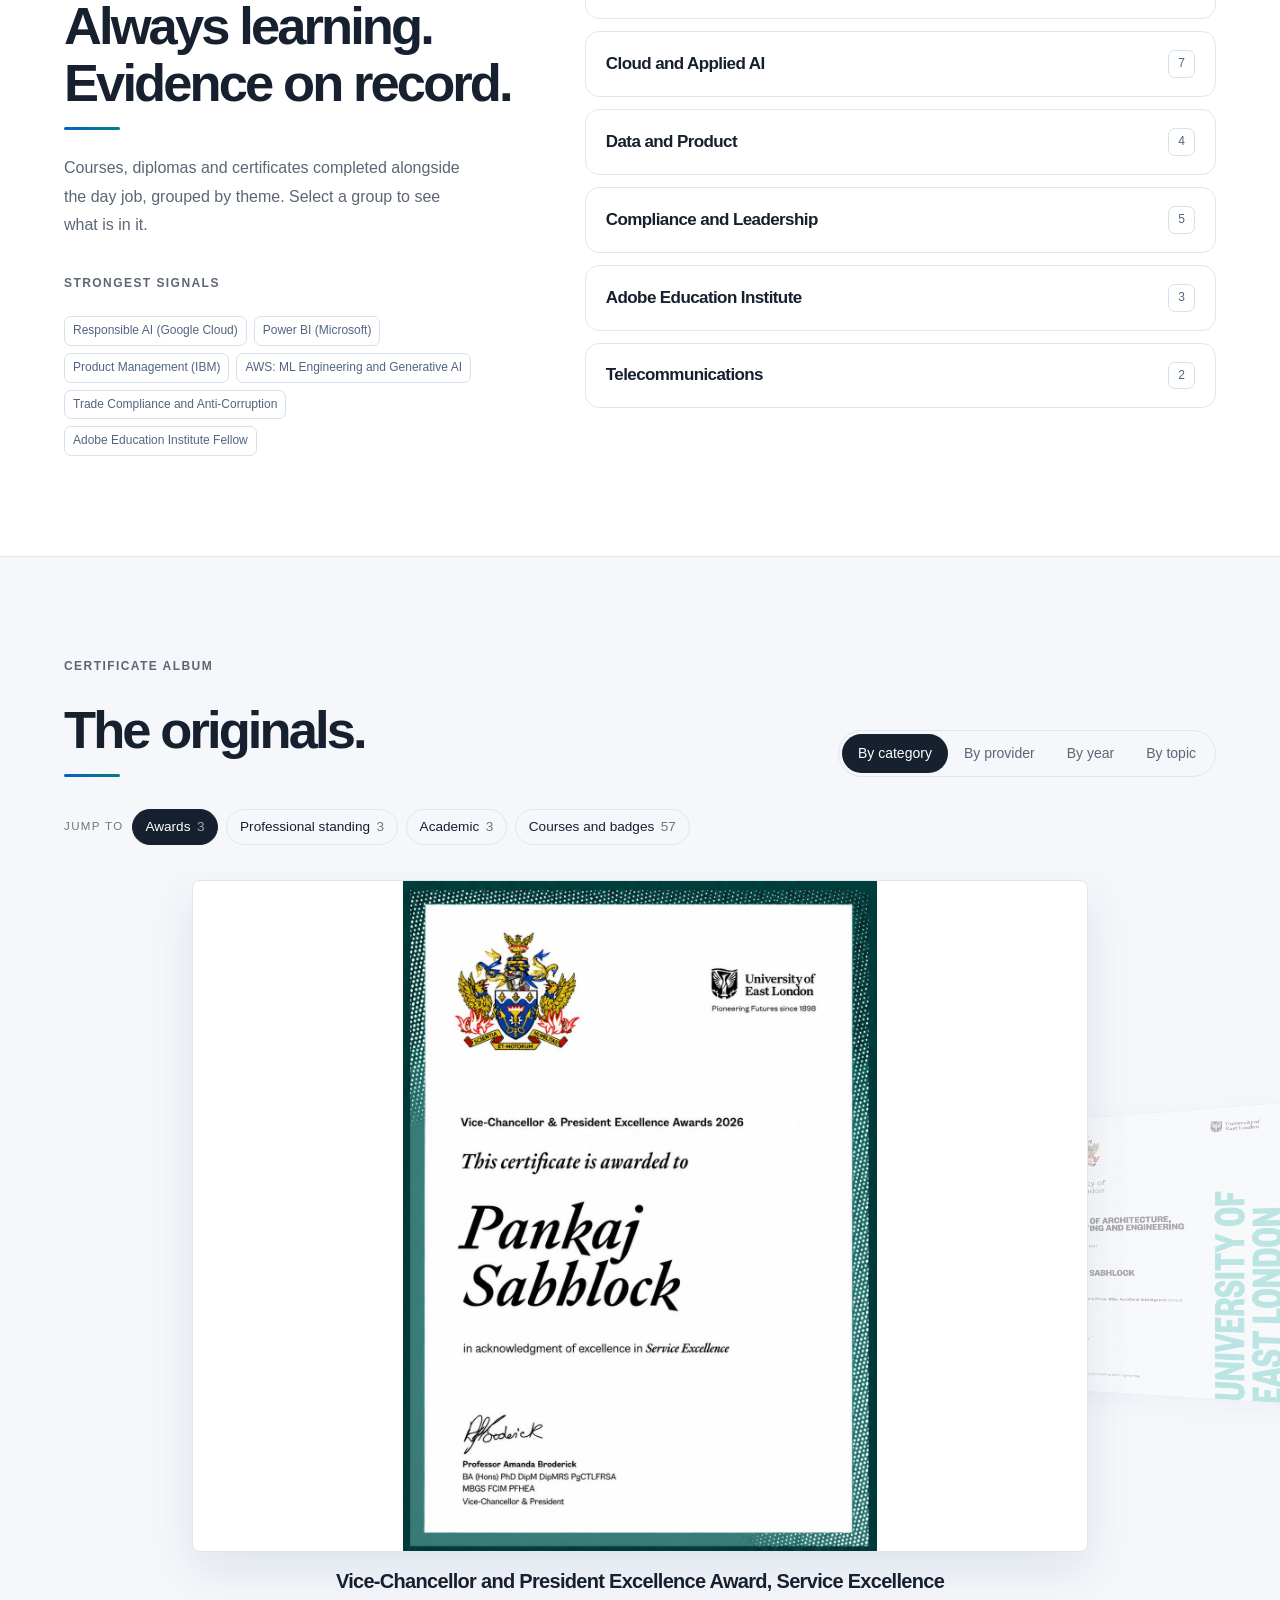
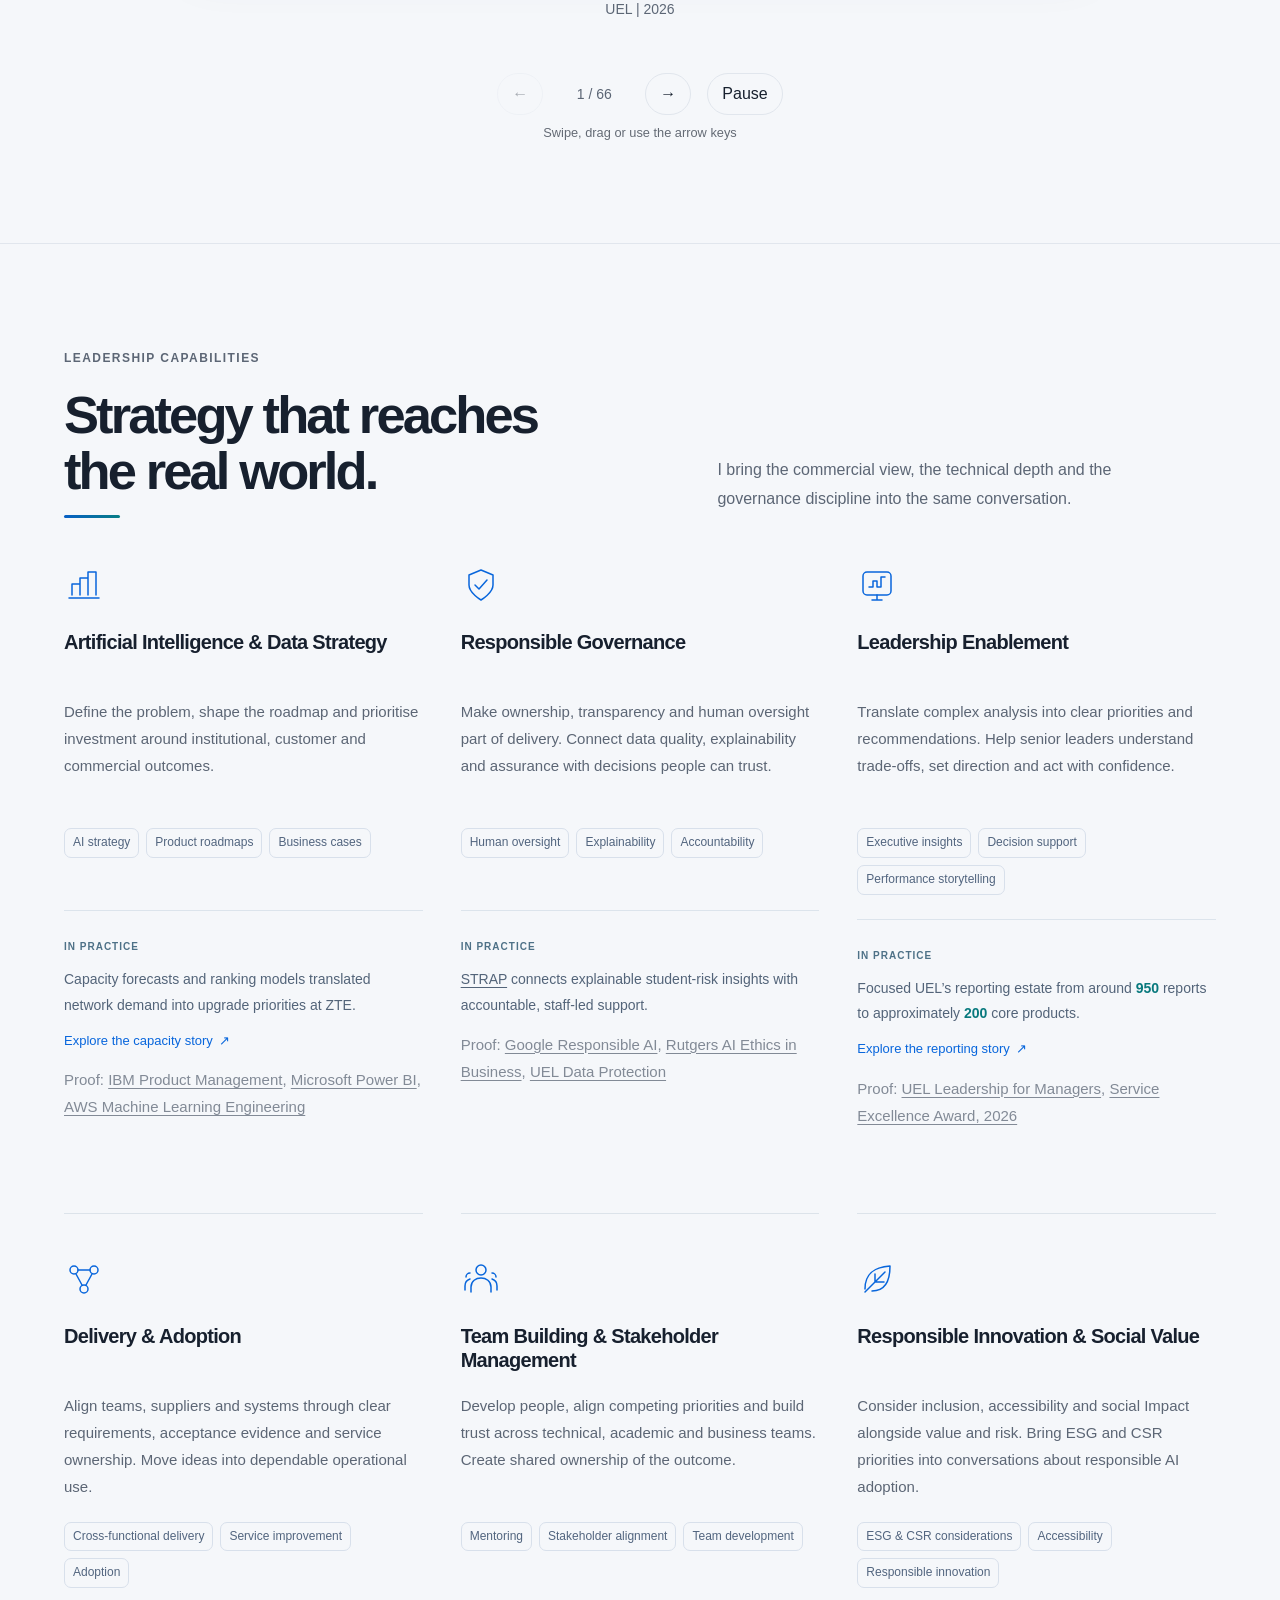
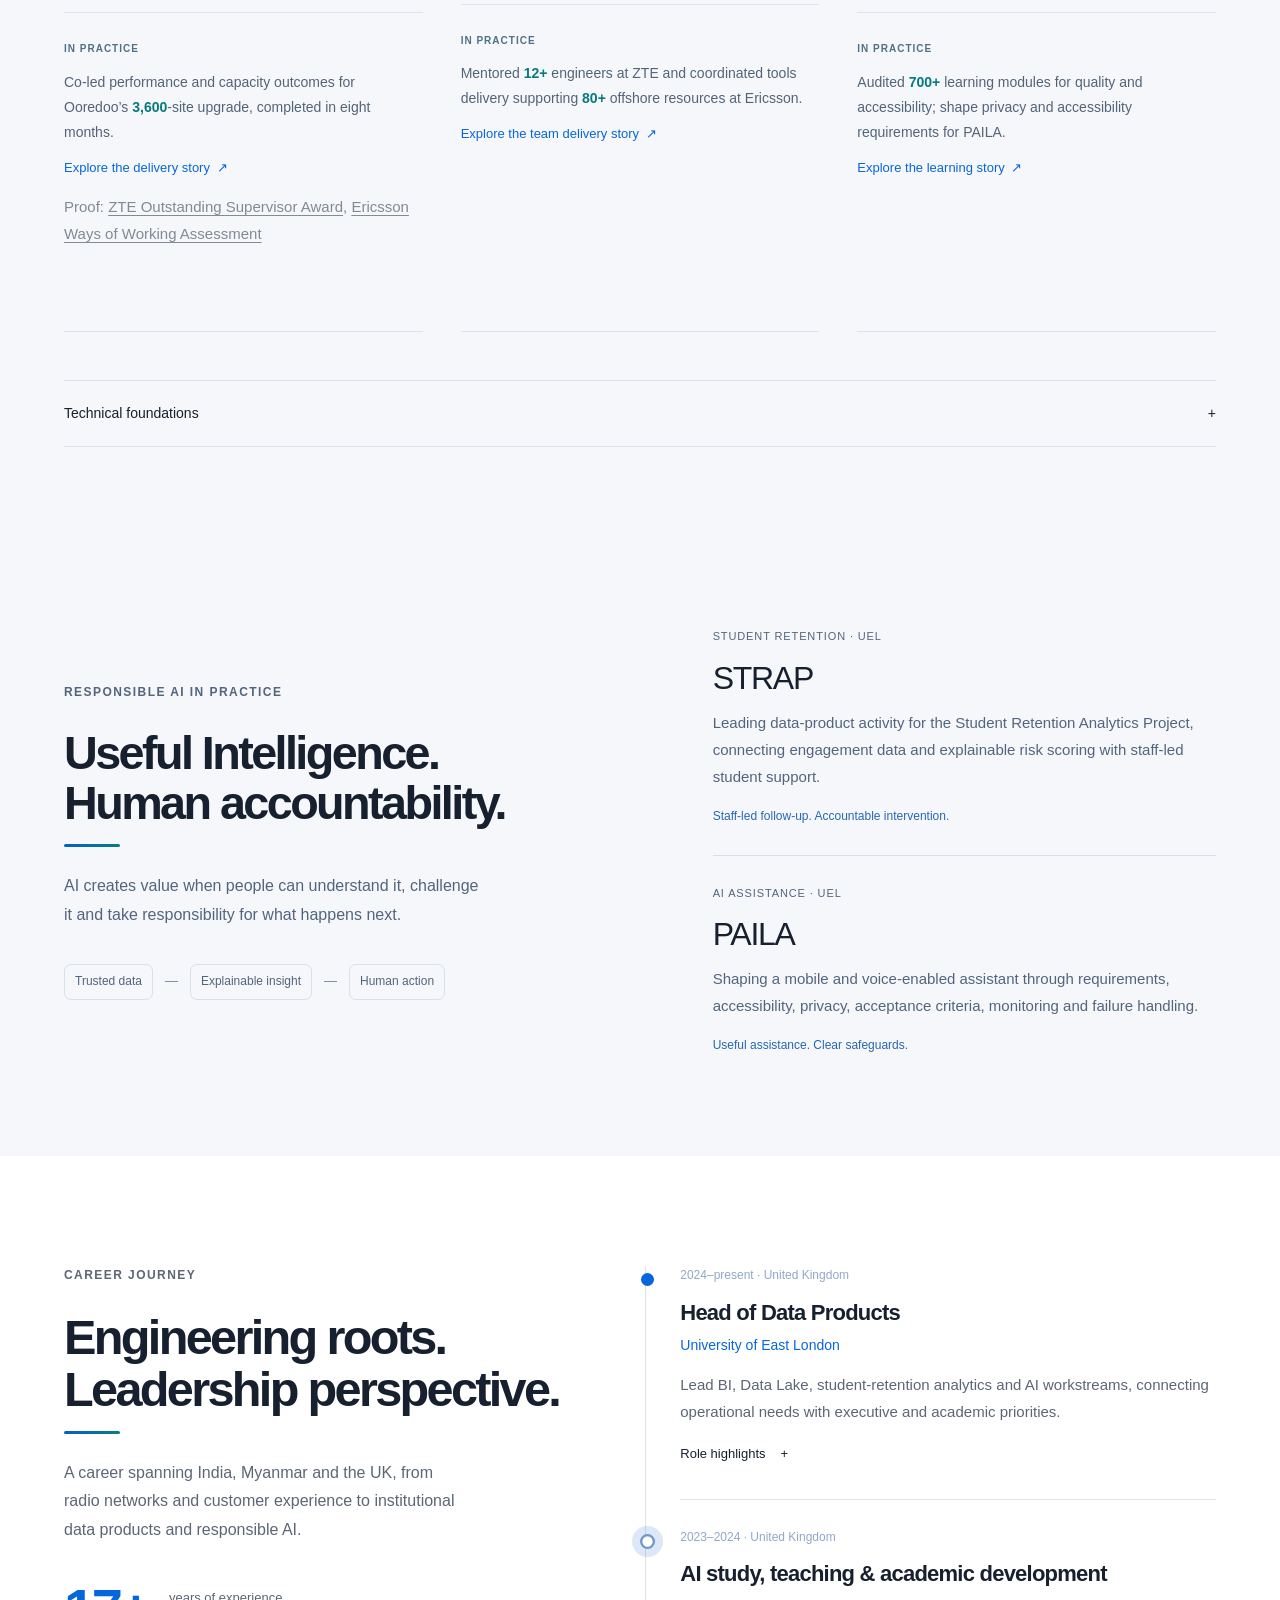
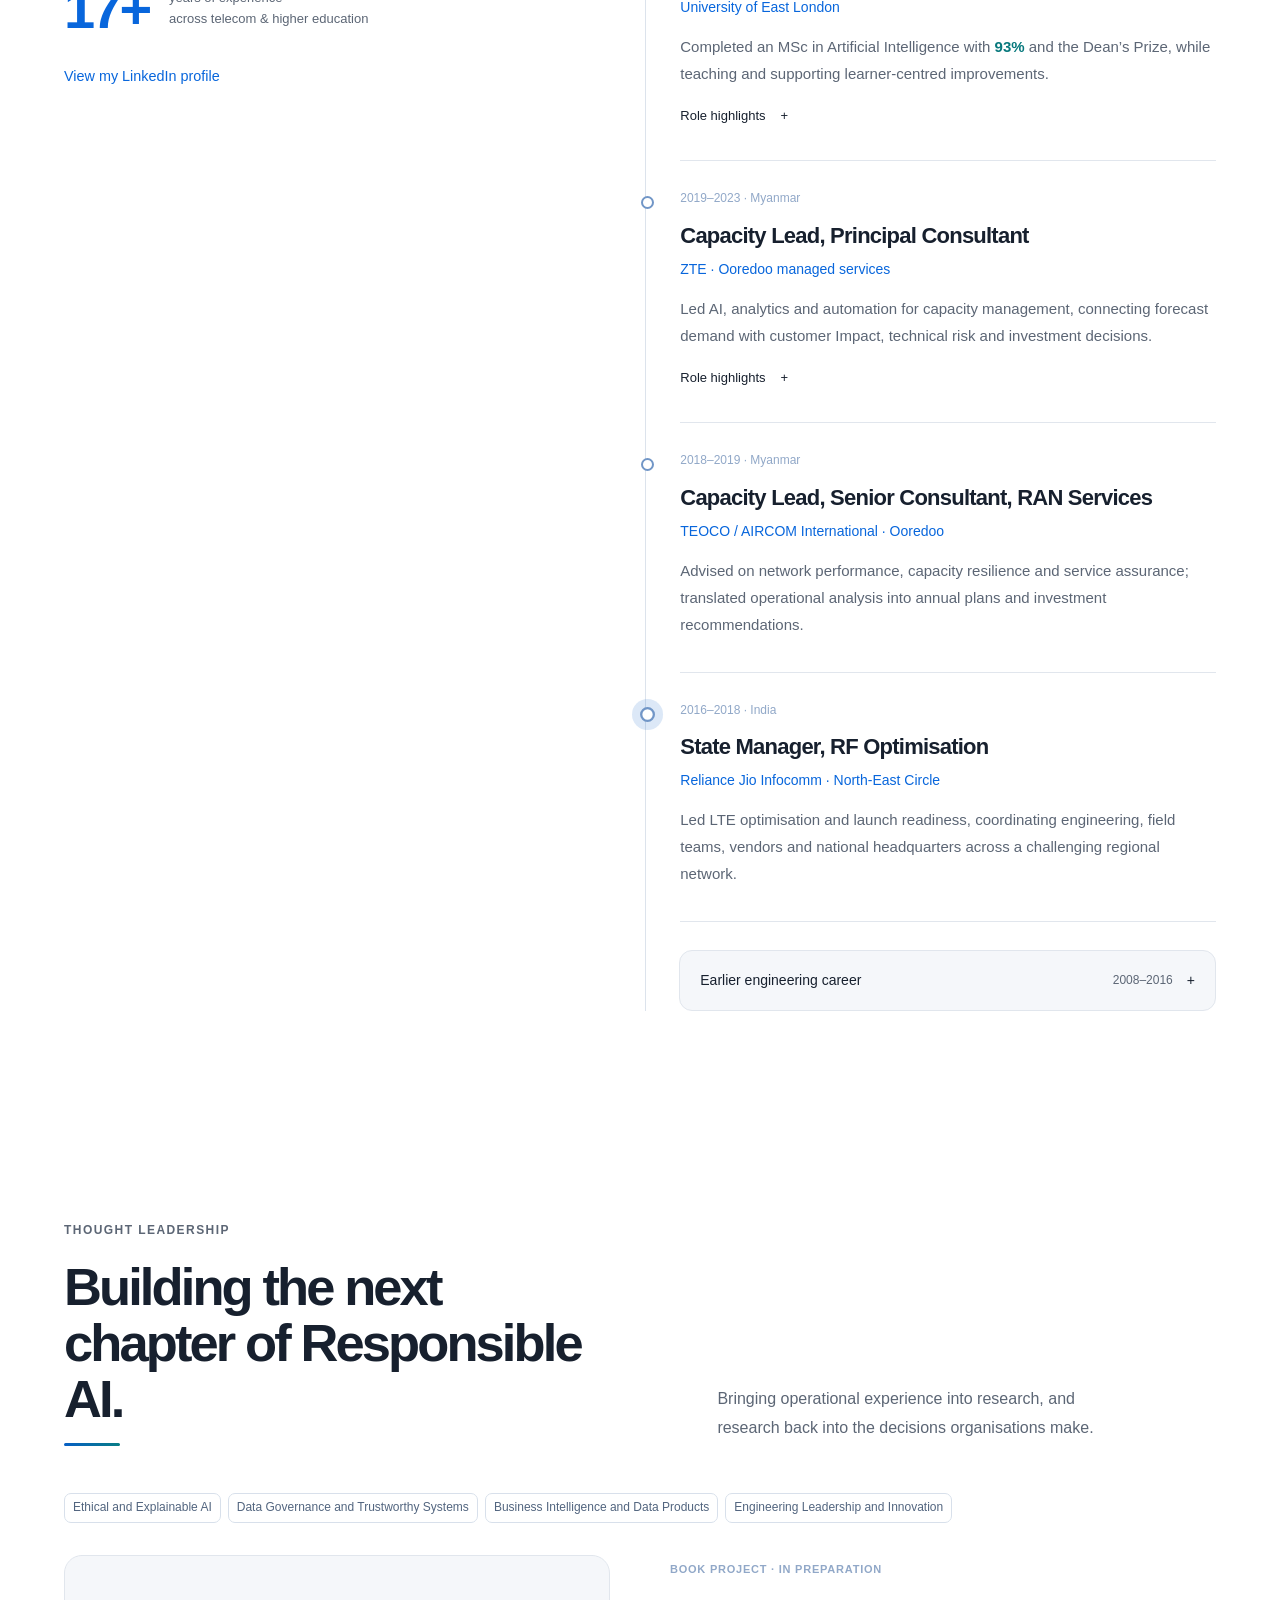
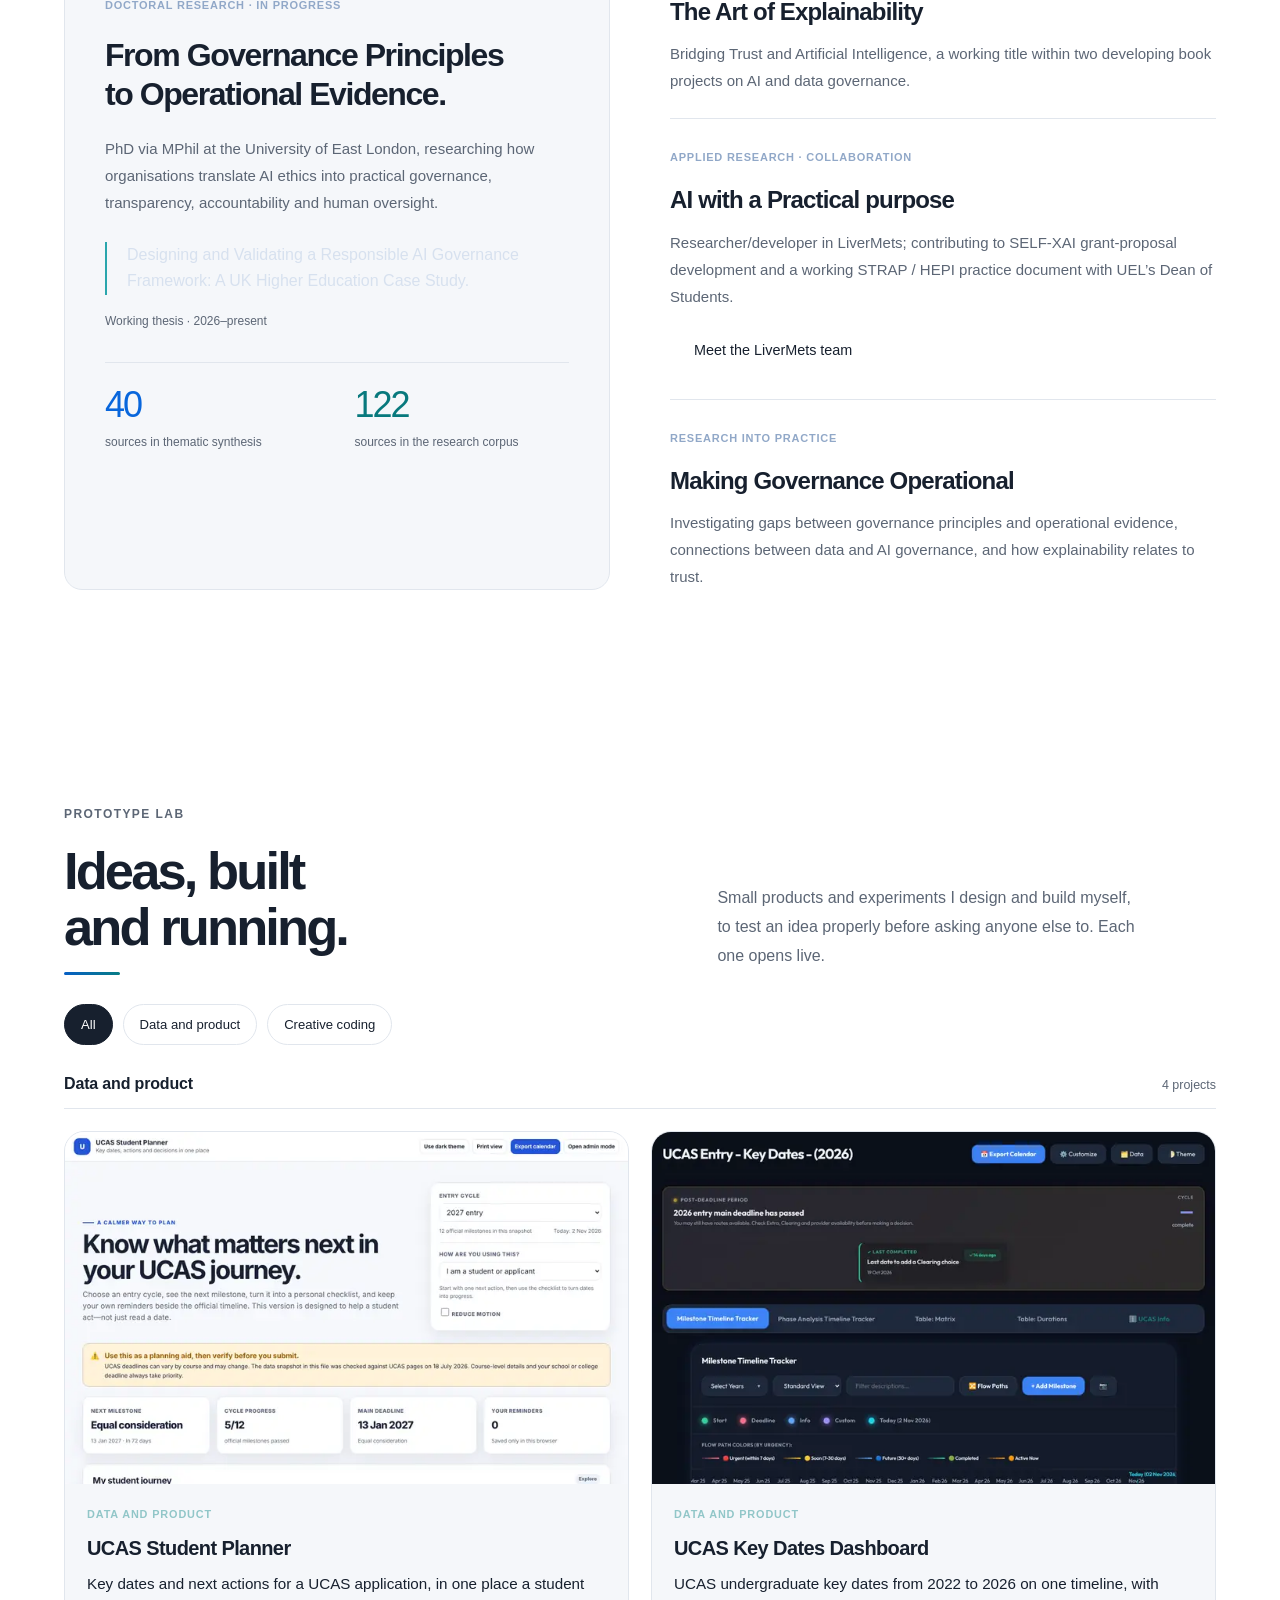
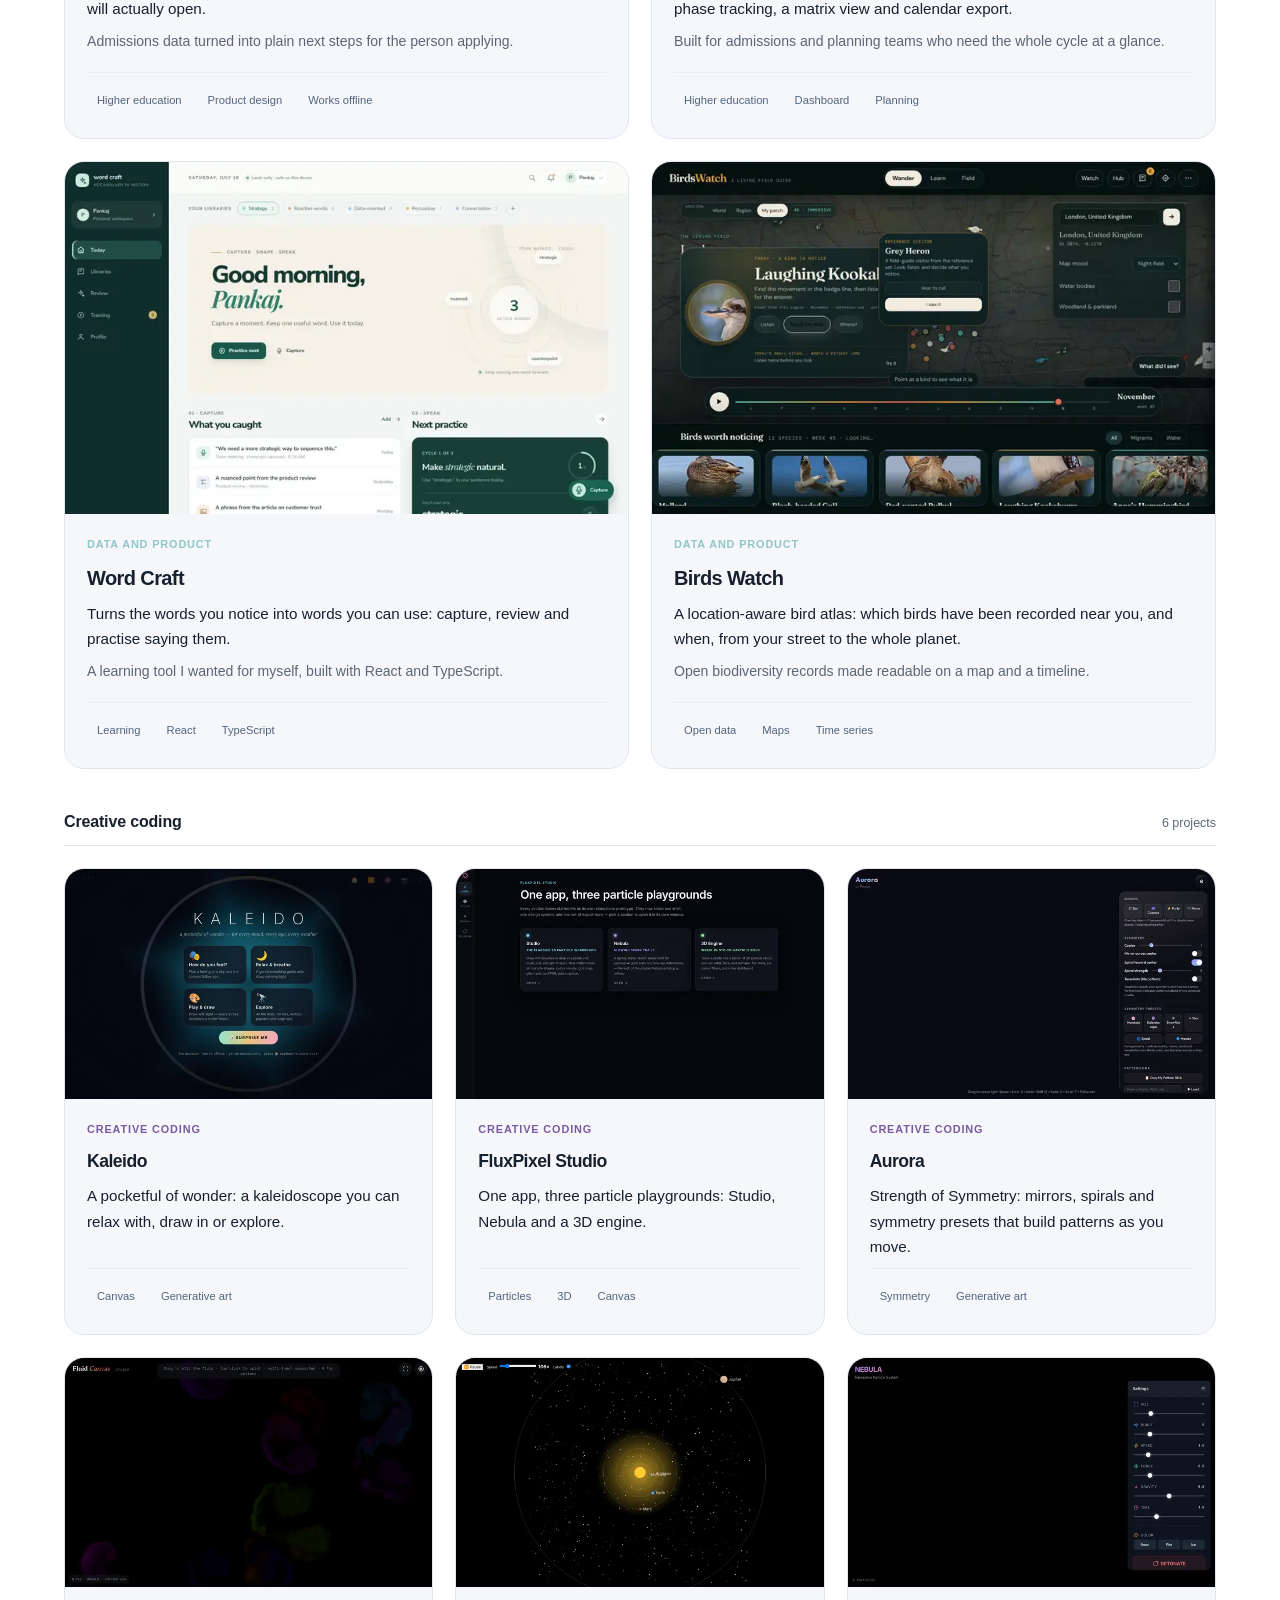
==== commit d99f424f: "Remove public admin password and header gear icon - admin.js: no default password in the code; first" ====
--- a/index.html
+++ b/index.html
@@ -23,7 +23,7 @@
       <div class="header-actions">
         <a class="nav-contact" href="#connect">Let’s connect</a>
         <button type="button" class="theme-toggle" id="theme-toggle" aria-label="Switch to light mode" title="Switch to light mode"><svg class="theme-icon theme-icon-sun" viewBox="0 0 24 24" aria-hidden="true" focusable="false"><circle cx="12" cy="12" r="4"></circle><path d="M12 2v2M12 20v2M4.93 4.93l1.42 1.42M17.65 17.65l1.42 1.42M2 12h2M20 12h2M4.93 19.07l1.42-1.42M17.65 6.35l1.42-1.42"></path></svg><svg class="theme-icon theme-icon-moon" viewBox="0 0 24 24" aria-hidden="true" focusable="false"><path d="M20.5 15.2A8.5 8.5 0 0 1 8.8 3.5 8.5 8.5 0 1 0 20.5 15.2Z"></path></svg></button>
-        <button type="button" class="admin-icon" id="admin-open" aria-label="Open site admin" title="Site admin"><svg viewBox="0 0 24 24" width="18" height="18" aria-hidden="true" focusable="false"><path fill="currentColor" d="M19.4 13a7.5 7.5 0 0 0 0-2l2.1-1.6-2-3.5-2.5 1a7.3 7.3 0 0 0-1.7-1L15 3h-4l-.4 2.6a7.3 7.3 0 0 0-1.7 1l-2.5-1-2 3.5L6.6 11a7.5 7.5 0 0 0 0 2l-2.1 1.6 2 3.5 2.5-1a7.3 7.3 0 0 0 1.7 1L11 21h4l.4-2.6a7.3 7.3 0 0 0 1.7-1l2.5 1 2-3.5L19.4 13zM13 15.5a3.5 3.5 0 1 1 0-7 3.5 3.5 0 0 1 0 7z"/></svg></button><button class="menu-toggle" aria-label="Open menu" aria-expanded="false" aria-controls="mobile-nav"><span></span><span></span></button>
+        <button class="menu-toggle" aria-label="Open menu" aria-expanded="false" aria-controls="mobile-nav"><span></span><span></span></button>
       </div>
     </div>
     <nav id="mobile-nav" class="mobile-nav" aria-label="Mobile navigation" hidden><a href="#impact">Business Impact</a><a href="#recognition">Recognition</a><a href="#recommendations">Recommendations</a><a href="#credentials">Professional Credentials</a><a href="#learning">Learning &amp; Certificates</a><a href="#expertise">Leadership Capabilities</a><a href="#journey">Career Journey</a><a href="#research">Thought Leadership</a><a href="#lab">Prototype Lab</a><a href="#speaking">Talks &amp; Events</a><a href="#connect">Let’s connect</a></nav>
@@ -152,5 +152,5 @@
   </main>
   <footer class="section-shell site-footer"><a class="identity" href="#home" aria-label="Pankaj Sabhlock, Chartered Engineer India, home"><span class="identity-copy"><span class="name-line"><span class="person-name">Pankaj Sabhlock</span><span class="honorific">C.Eng. (IEI)</span></span><span class="fellow-caption" title="Fellow of the Institution of Engineers (India) and the Institution of Electronics and Telecommunication Engineers">Fellow · IEI, IETE</span></span></a><span>AI · Data · Responsible leadership</span><span>© 2026 Pankaj Sabhlock</span></footer>
   <script>/* NAV TABS */(function(){var nav=document.querySelector(".desktop-nav");if(!nav)return;var map={};nav.querySelectorAll("a").forEach(function(a){map[a.getAttribute("href")]=a});var tabs=[["#impact"],["Career",["#journey","#expertise"]],["Proof",["#recognition","#recommendations","#credentials","#learning"]],["Work",["#research","#lab"]],["#speaking"]];nav.textContent="";tabs.forEach(function(t){if(typeof t[0]==="string"&&t.length===1){var s=map[t[0]];if(!s)return;s.classList.add("nav-solo");nav.appendChild(s);return}var w=document.createElement("div");w.className="nav-group";var b=document.createElement("button");b.type="button";b.className="nav-group-btn";b.textContent=t[0];var m=document.createElement("div");m.className="nav-group-menu";t[1].forEach(function(h){var a=map[h];if(!a)return;a.addEventListener("click",function(){w.classList.remove("open");if(document.activeElement)document.activeElement.blur()});m.appendChild(a)});w.appendChild(b);w.appendChild(m);nav.appendChild(w);b.addEventListener("click",function(){w.classList.toggle("open")})});document.addEventListener("click",function(e){if(!e.target.closest(".nav-group"))document.querySelectorAll(".nav-group.open").forEach(function(n){n.classList.remove("open")})})})();</script><script src="site.js?v=202611121041" defer></script>
-<script src="certs.js?v=202610172240" defer></script><script src="motion.js" defer></script><script src="hero-flow.js?v=202611100900" defer></script><script src="admin.js?v=202611121041" defer></script><script src="tlc.js?v=202611090100" defer></script><script src="projects.js?v=202611021800" defer></script></body>
+<script src="certs.js?v=202610172240" defer></script><script src="motion.js" defer></script><script src="hero-flow.js?v=202611100900" defer></script><script src="admin.js?v=202611161140" defer></script><script src="tlc.js?v=202611090100" defer></script><script src="projects.js?v=202611021800" defer></script></body>
 </html>
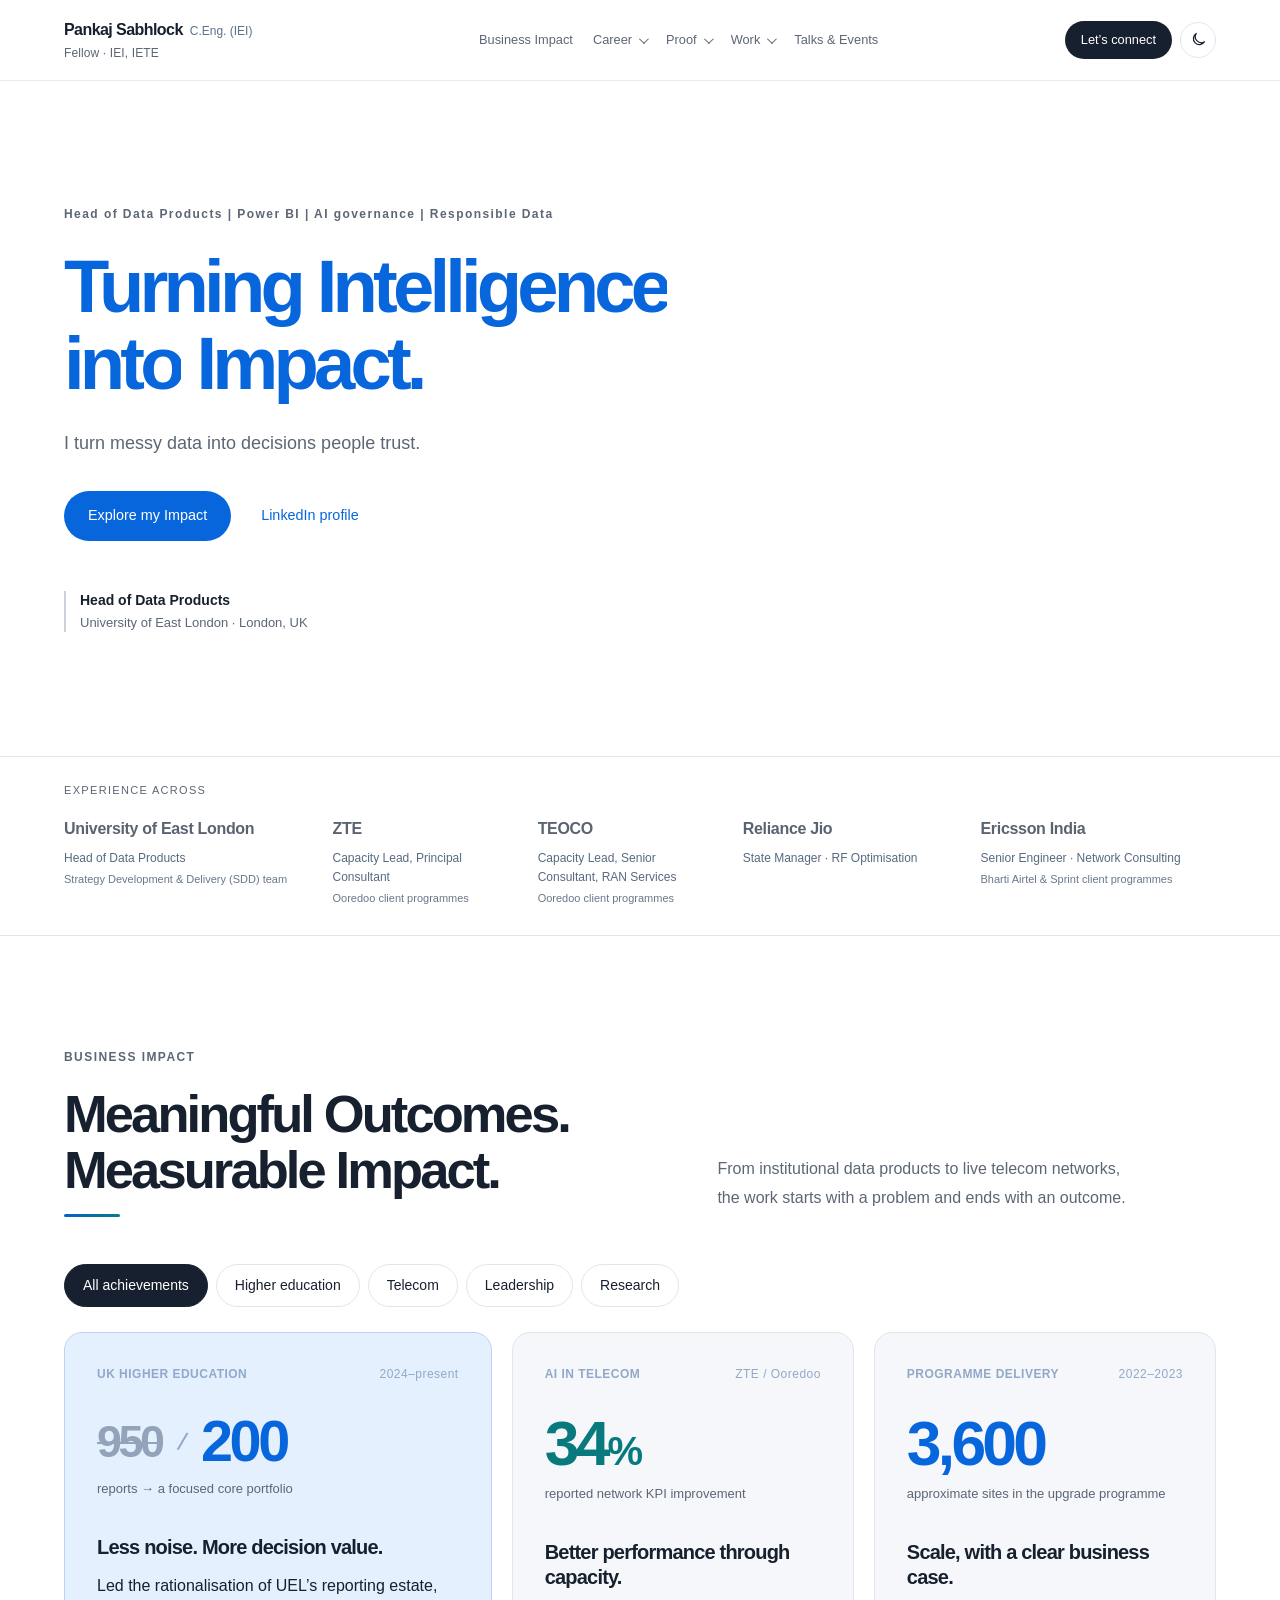
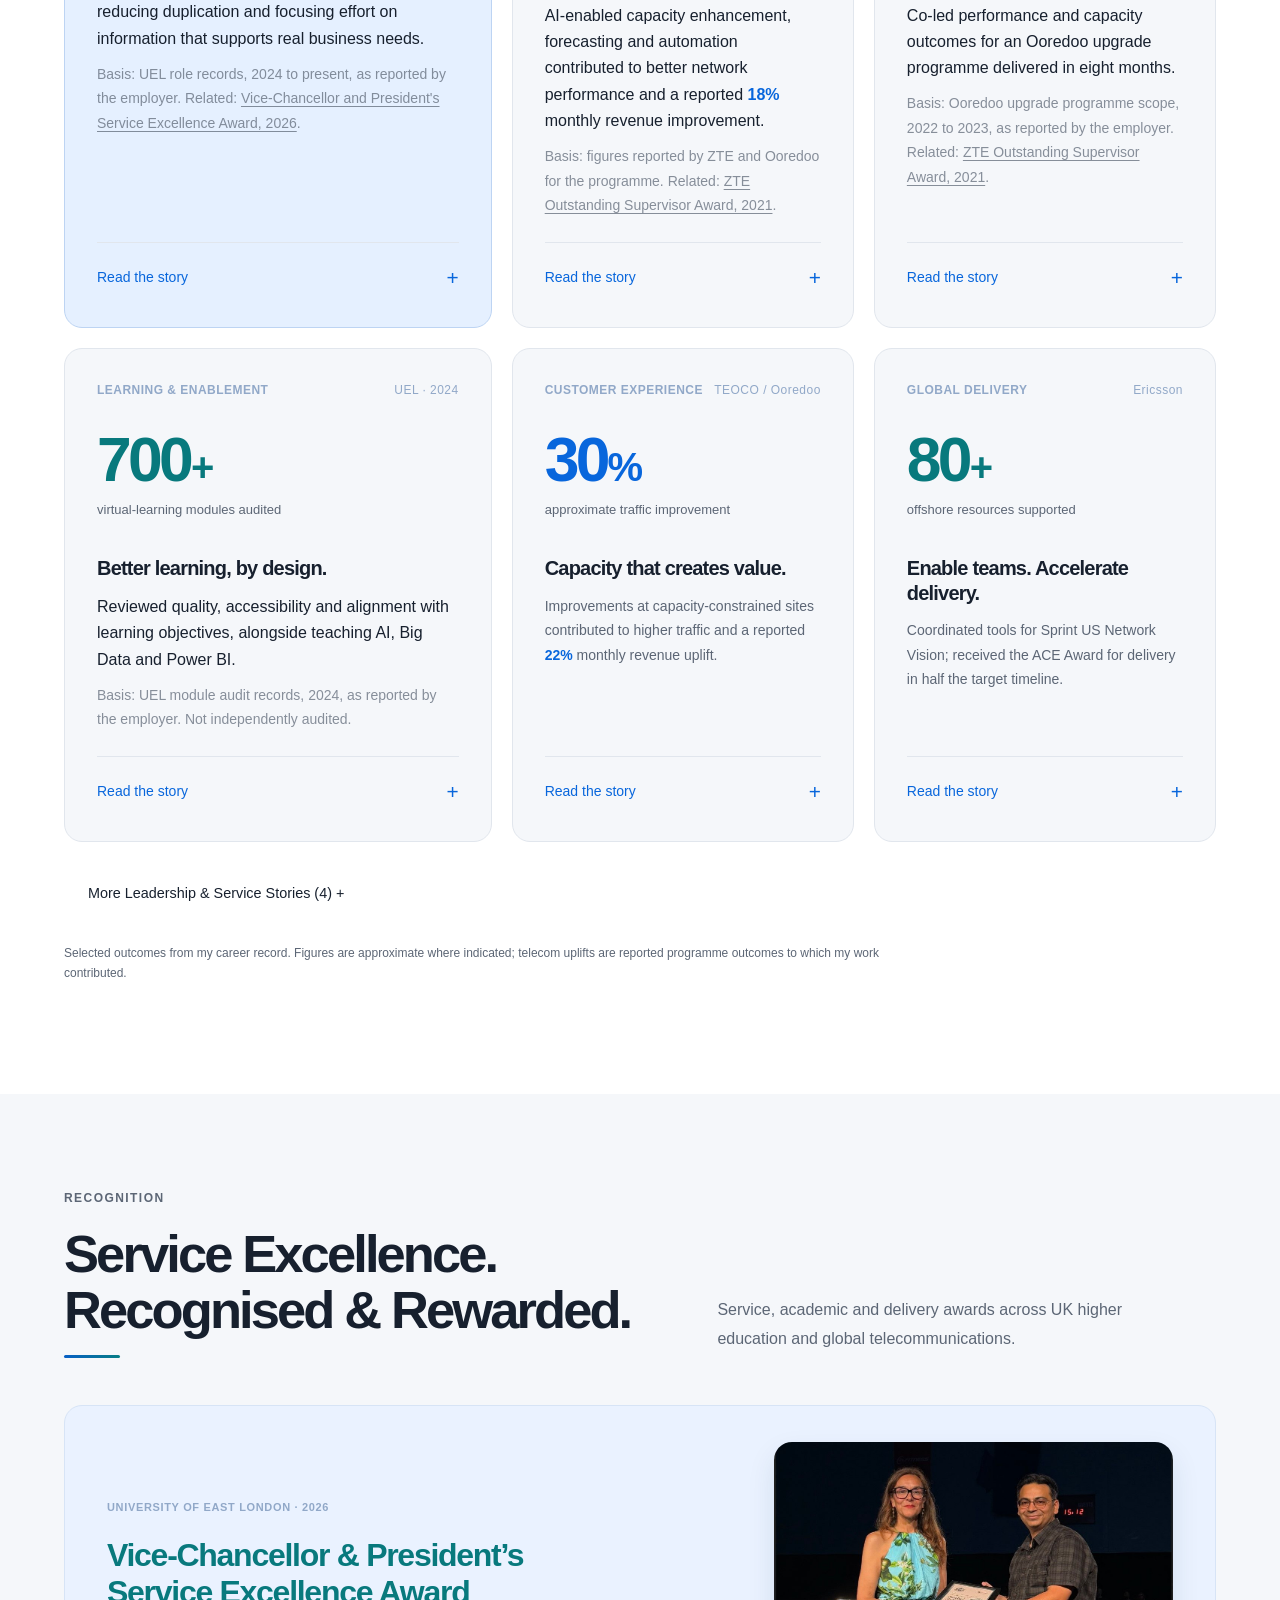
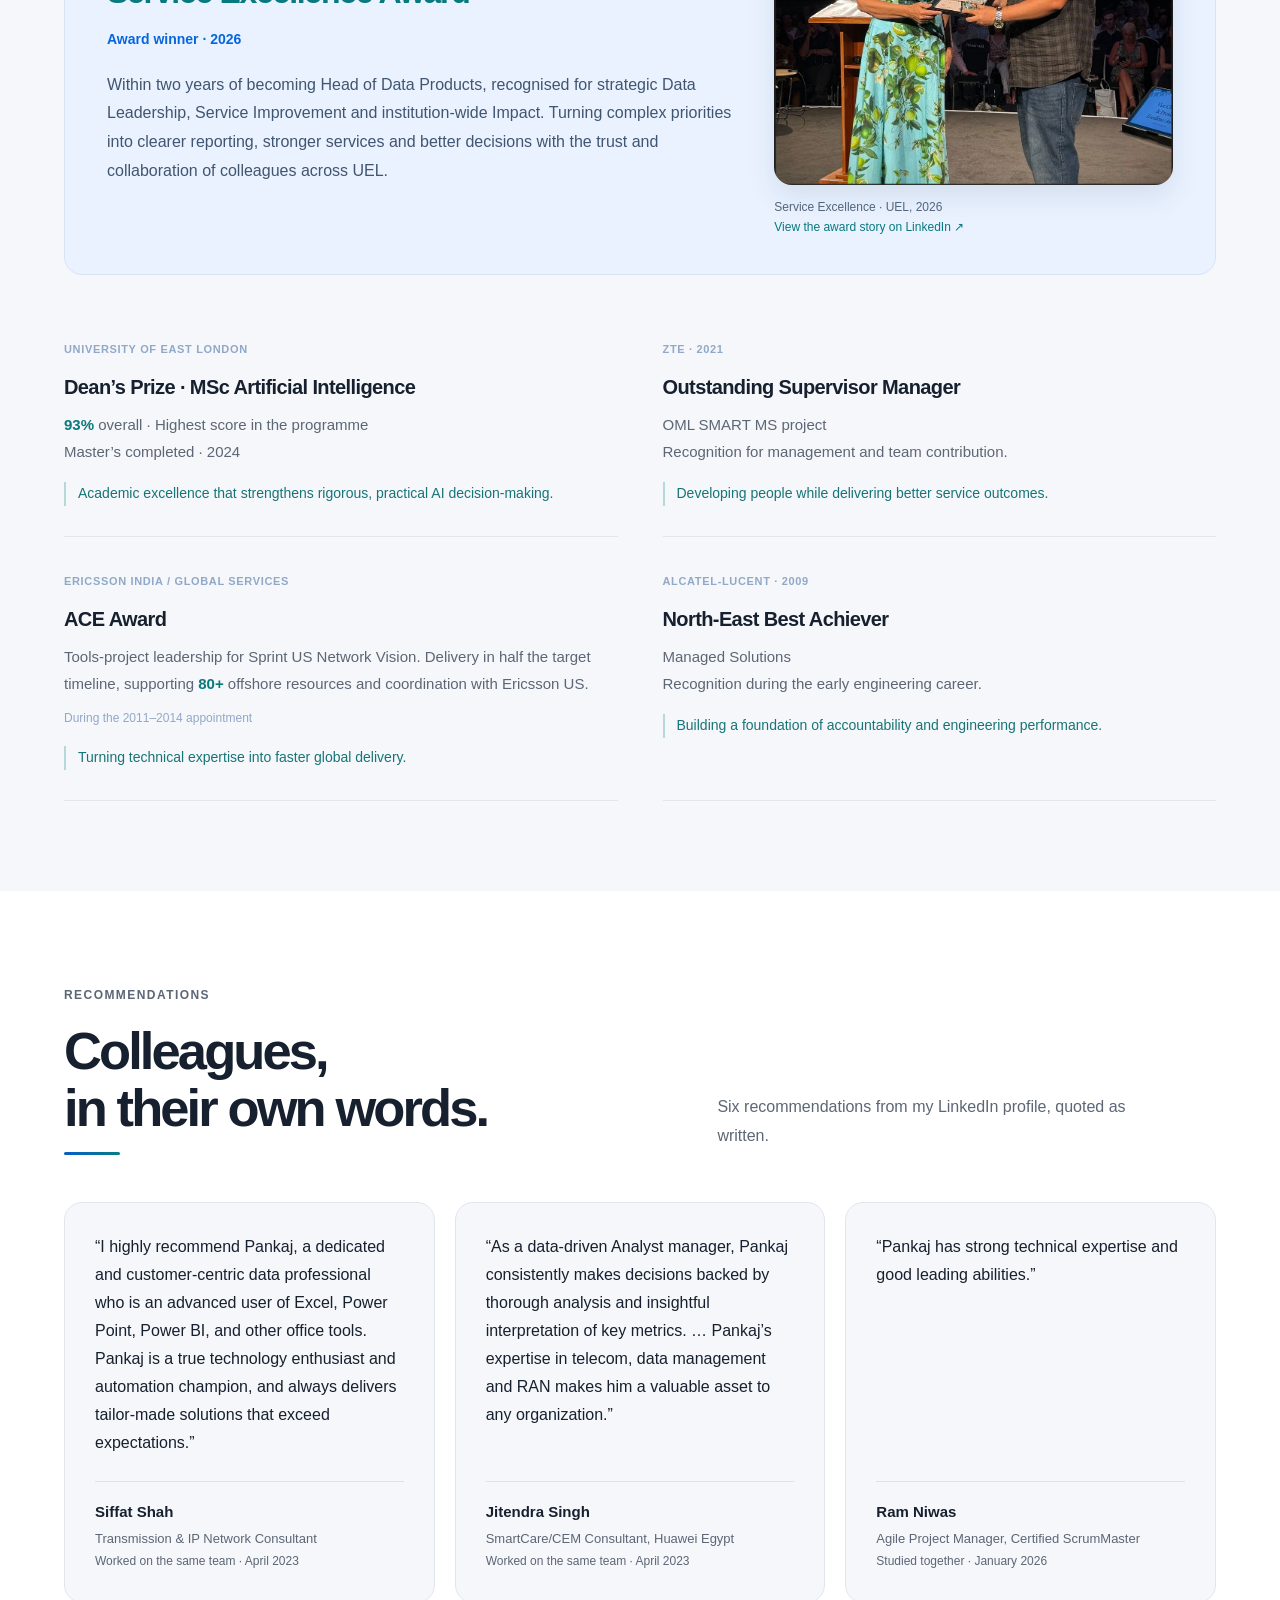
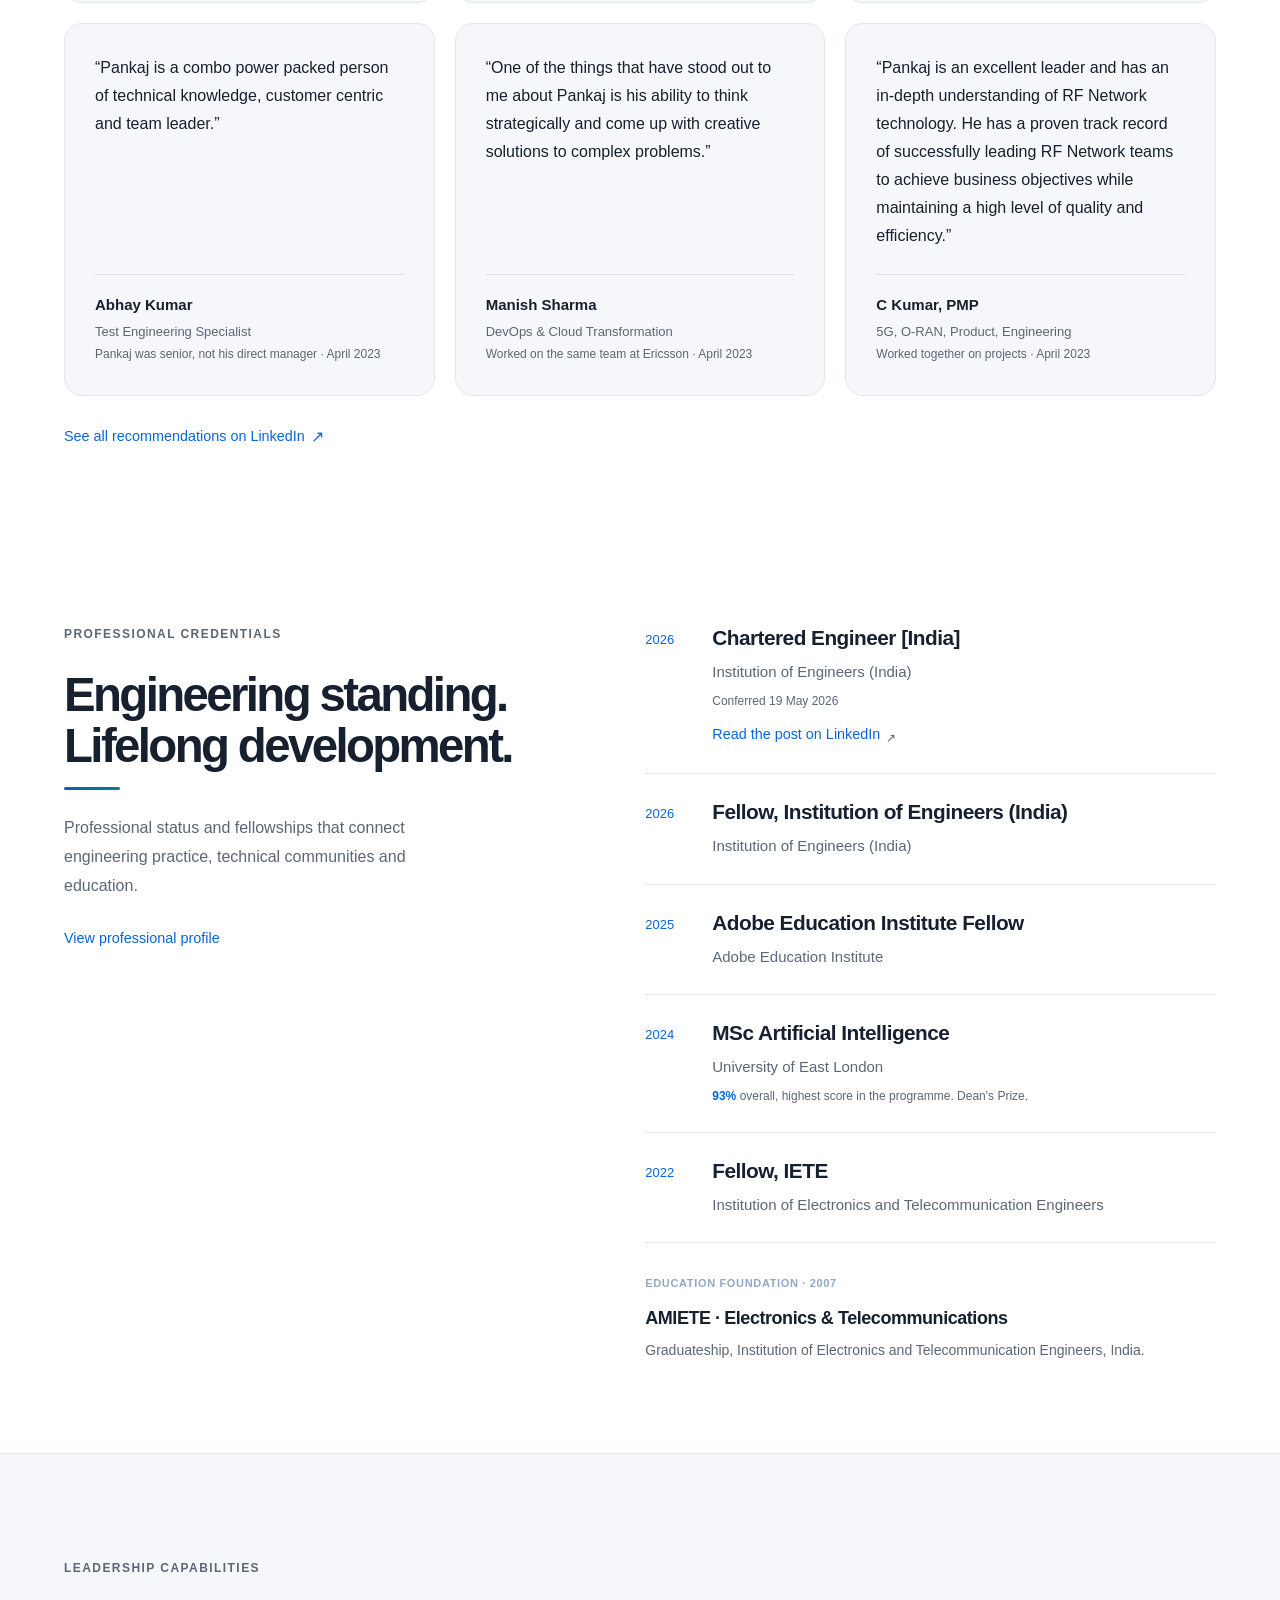
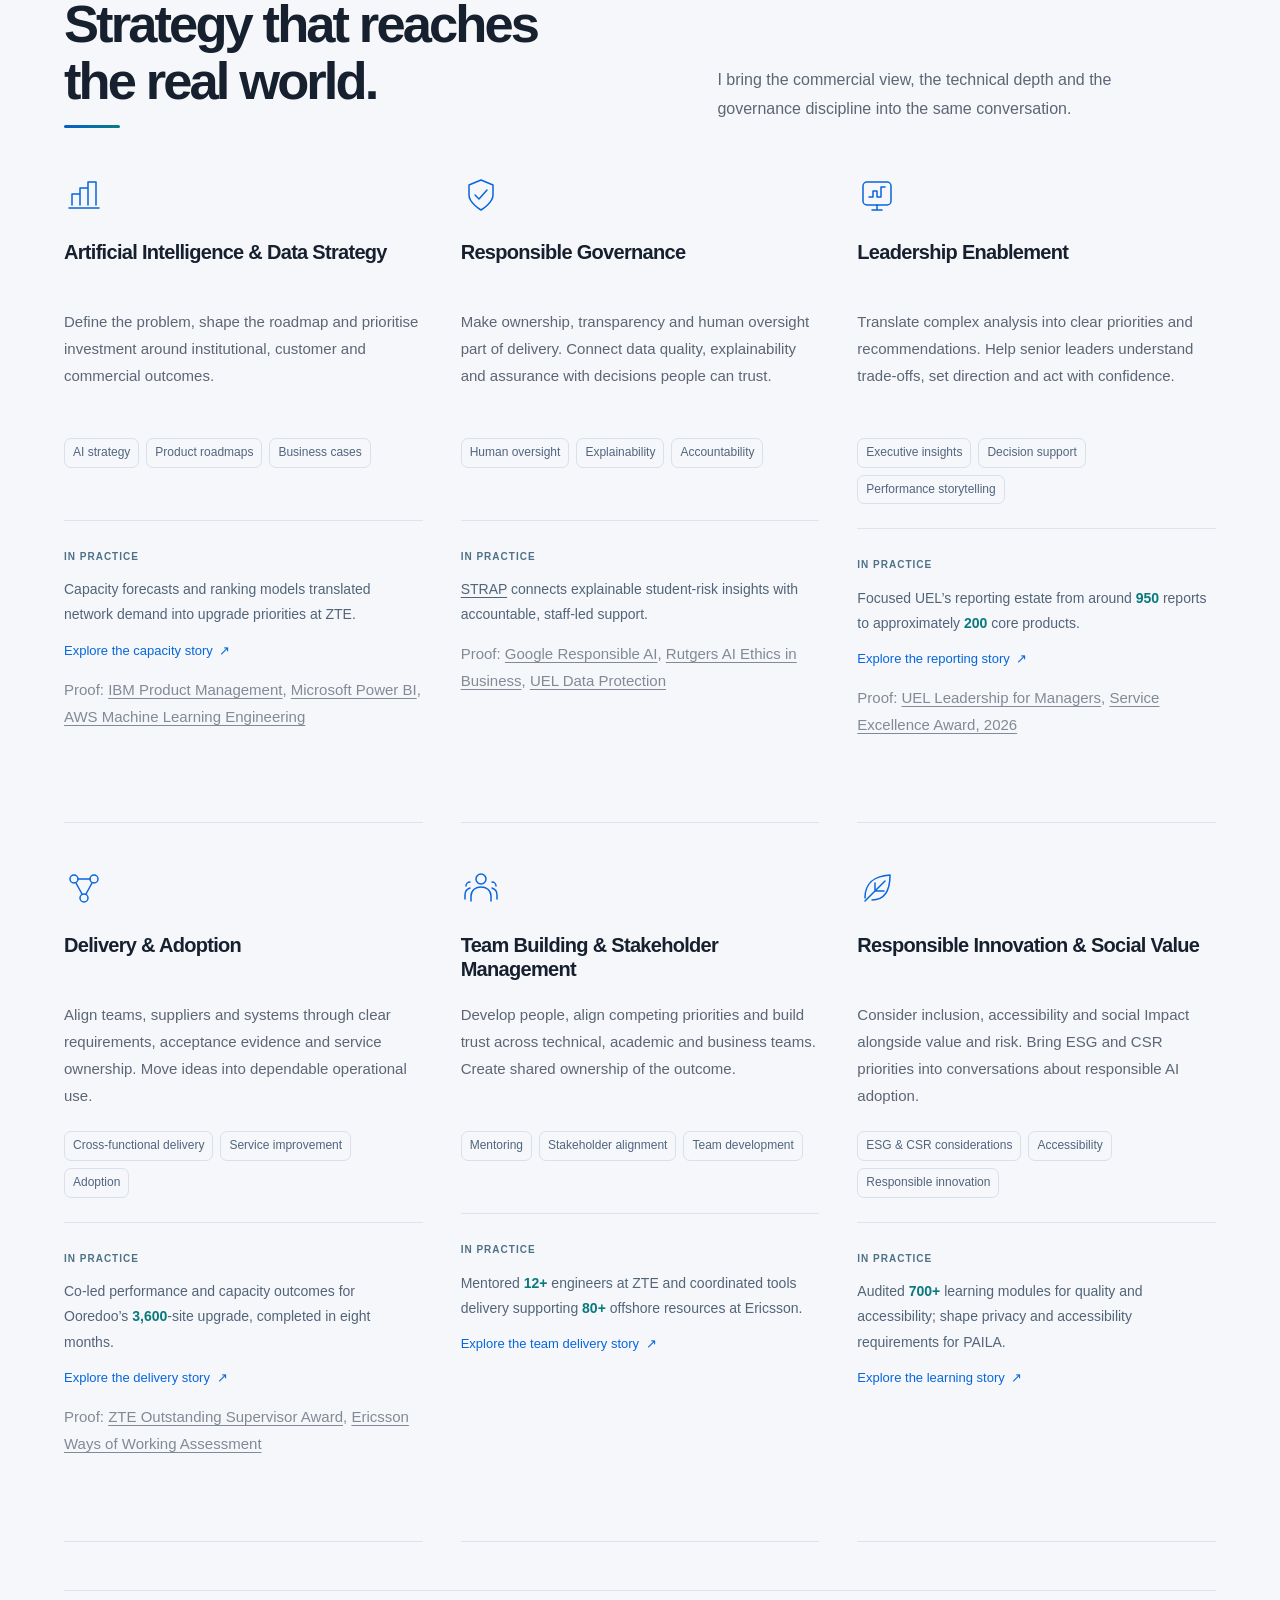
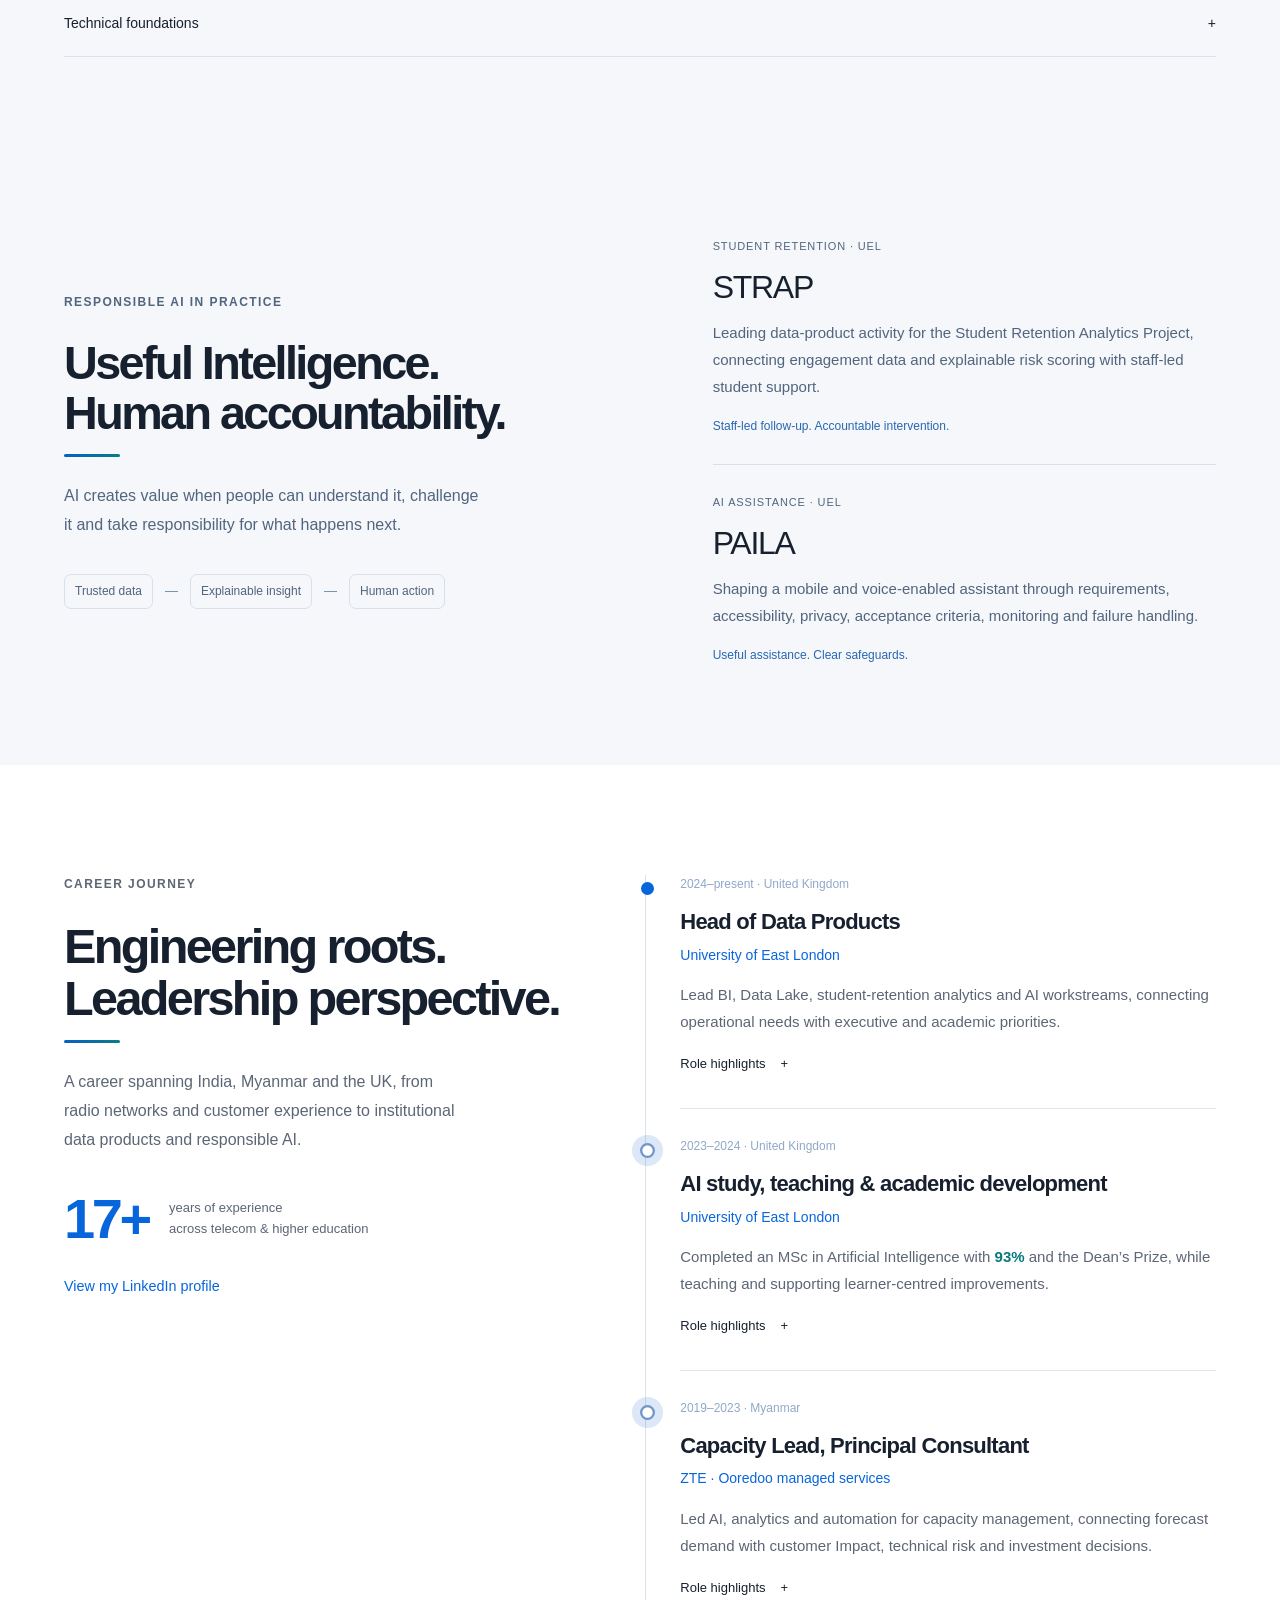
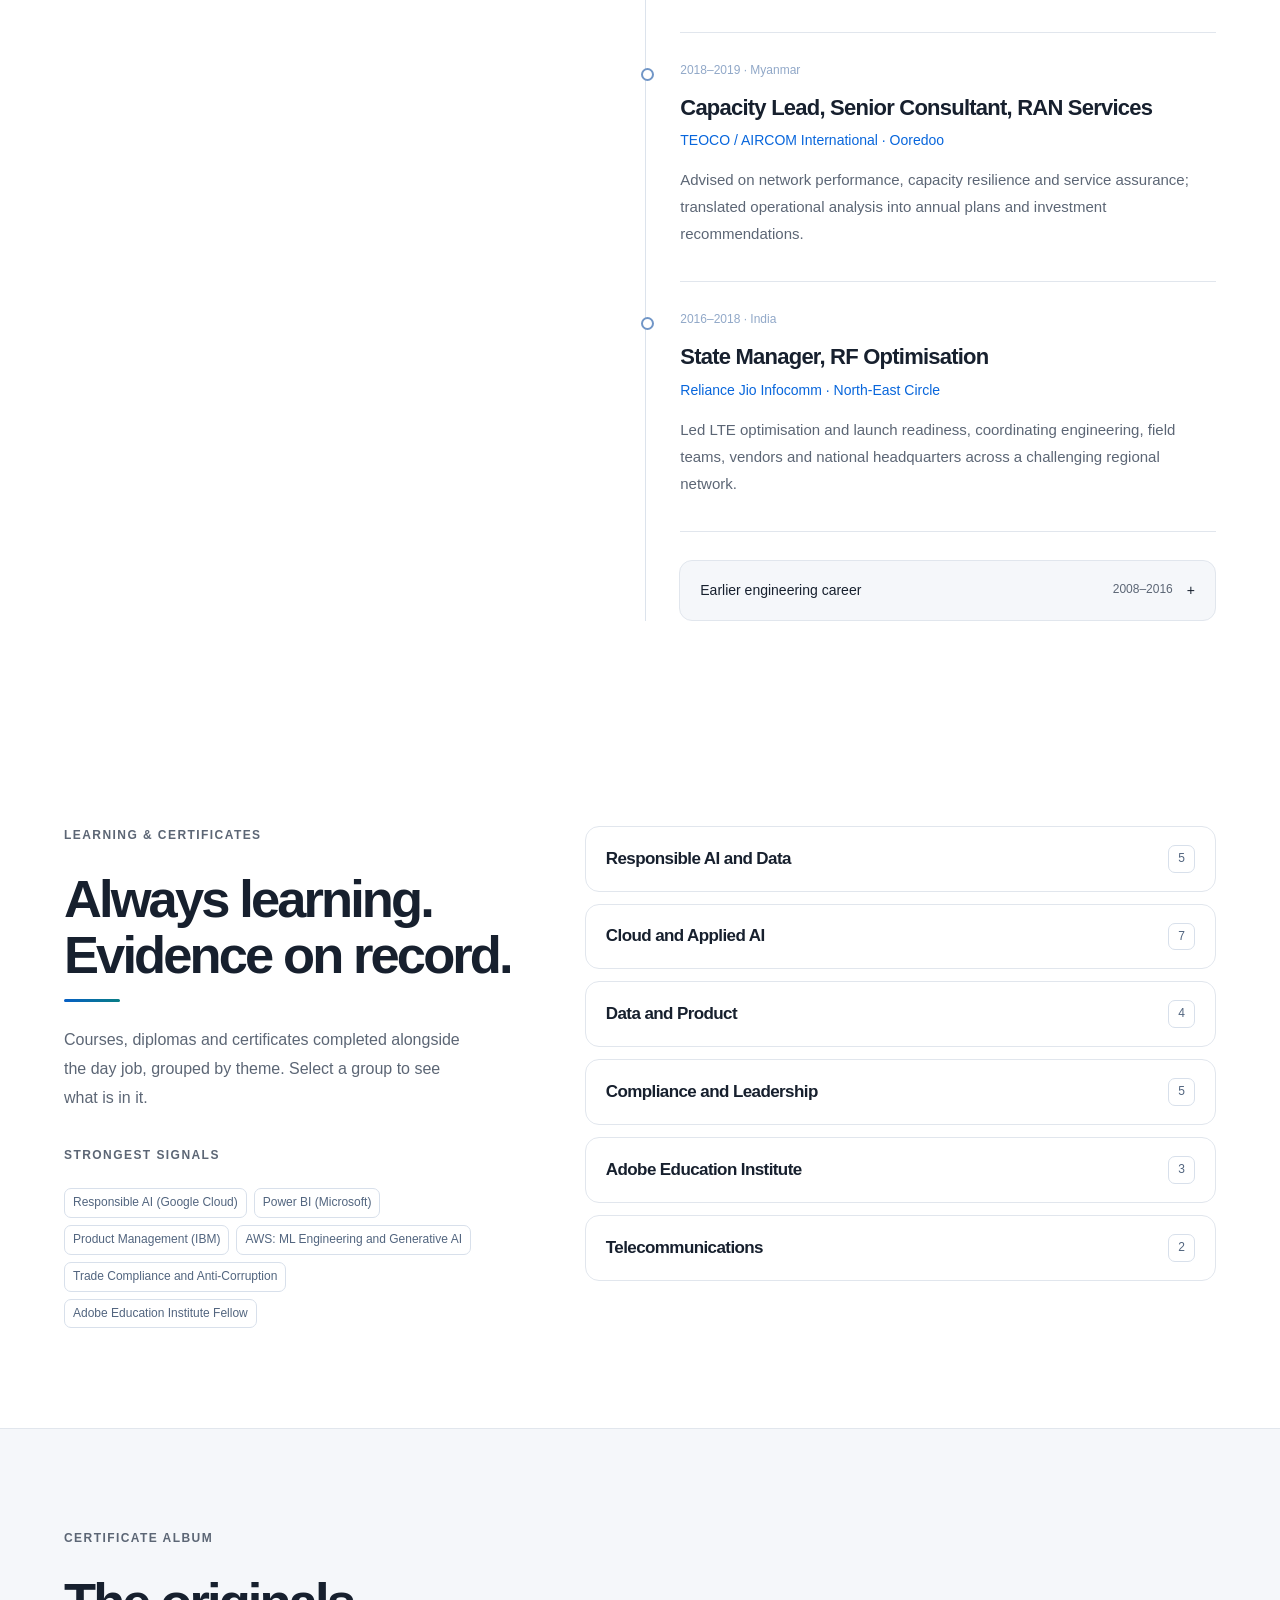
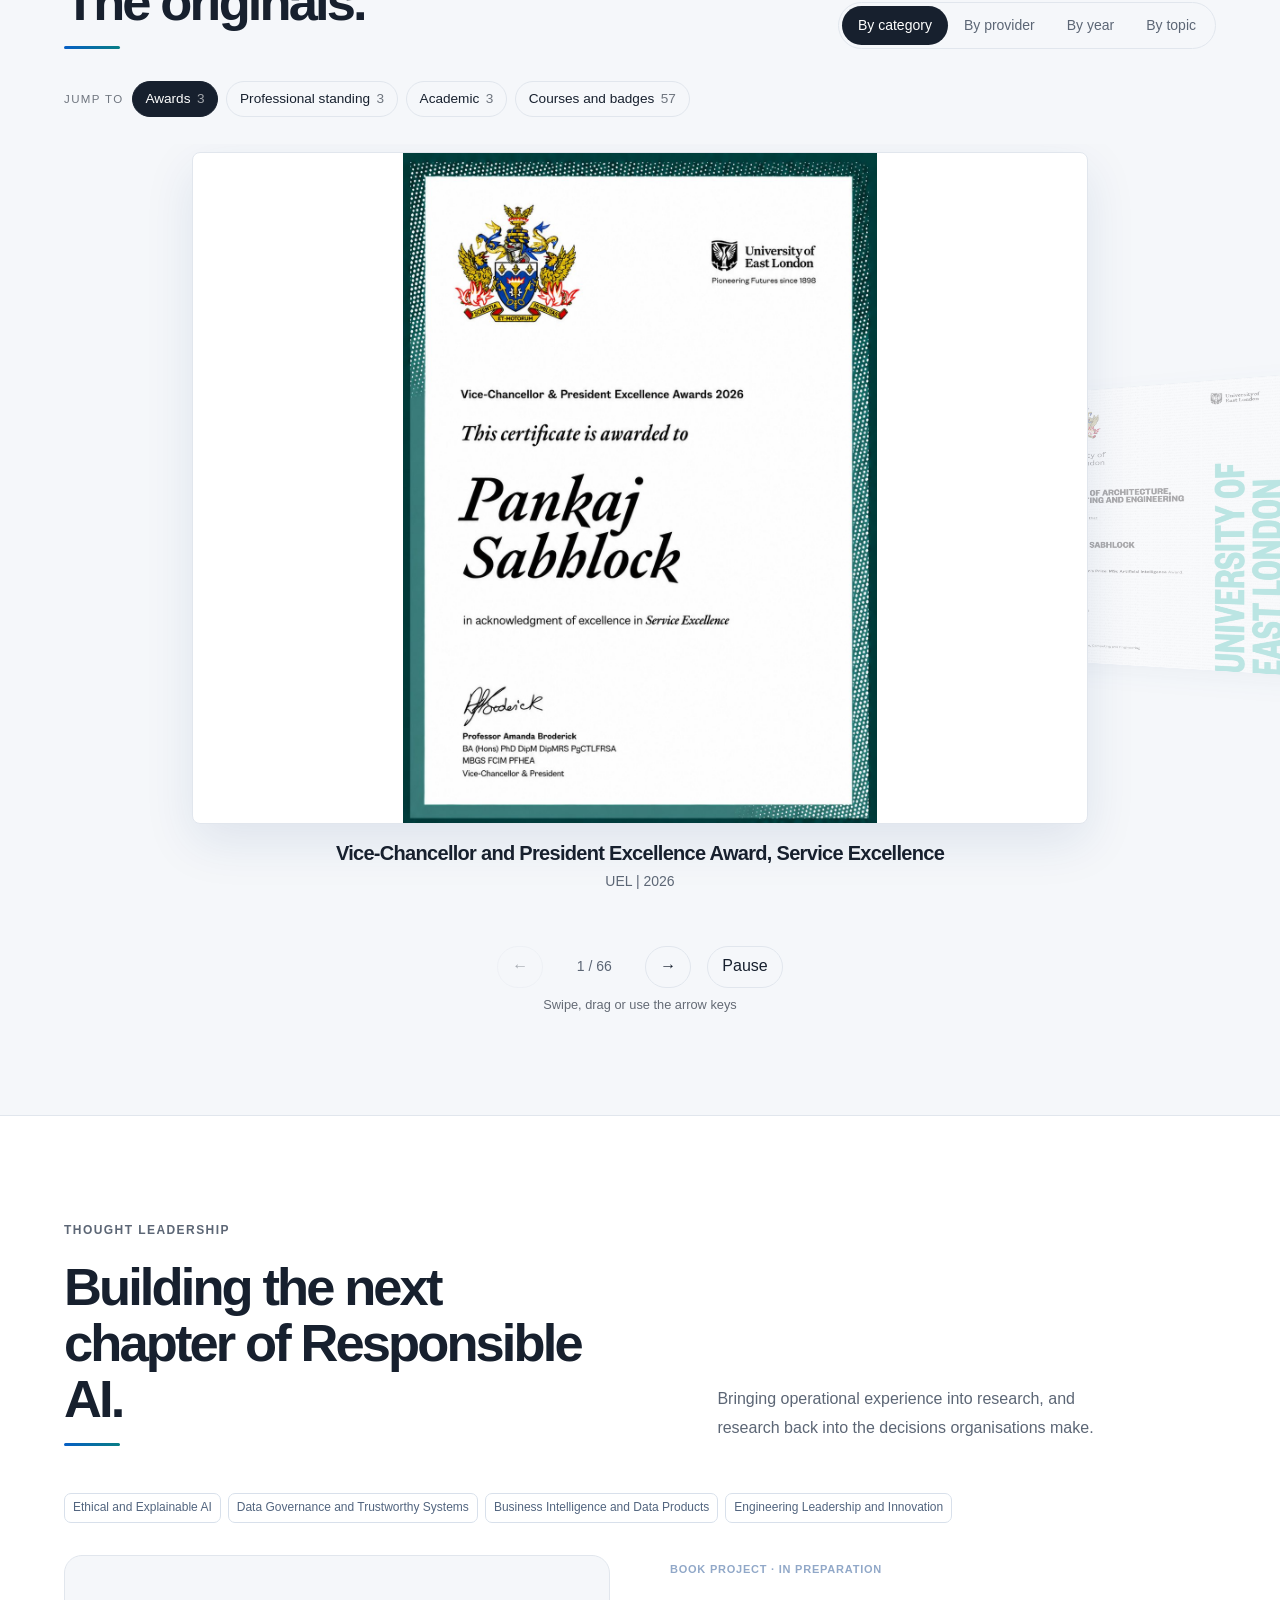
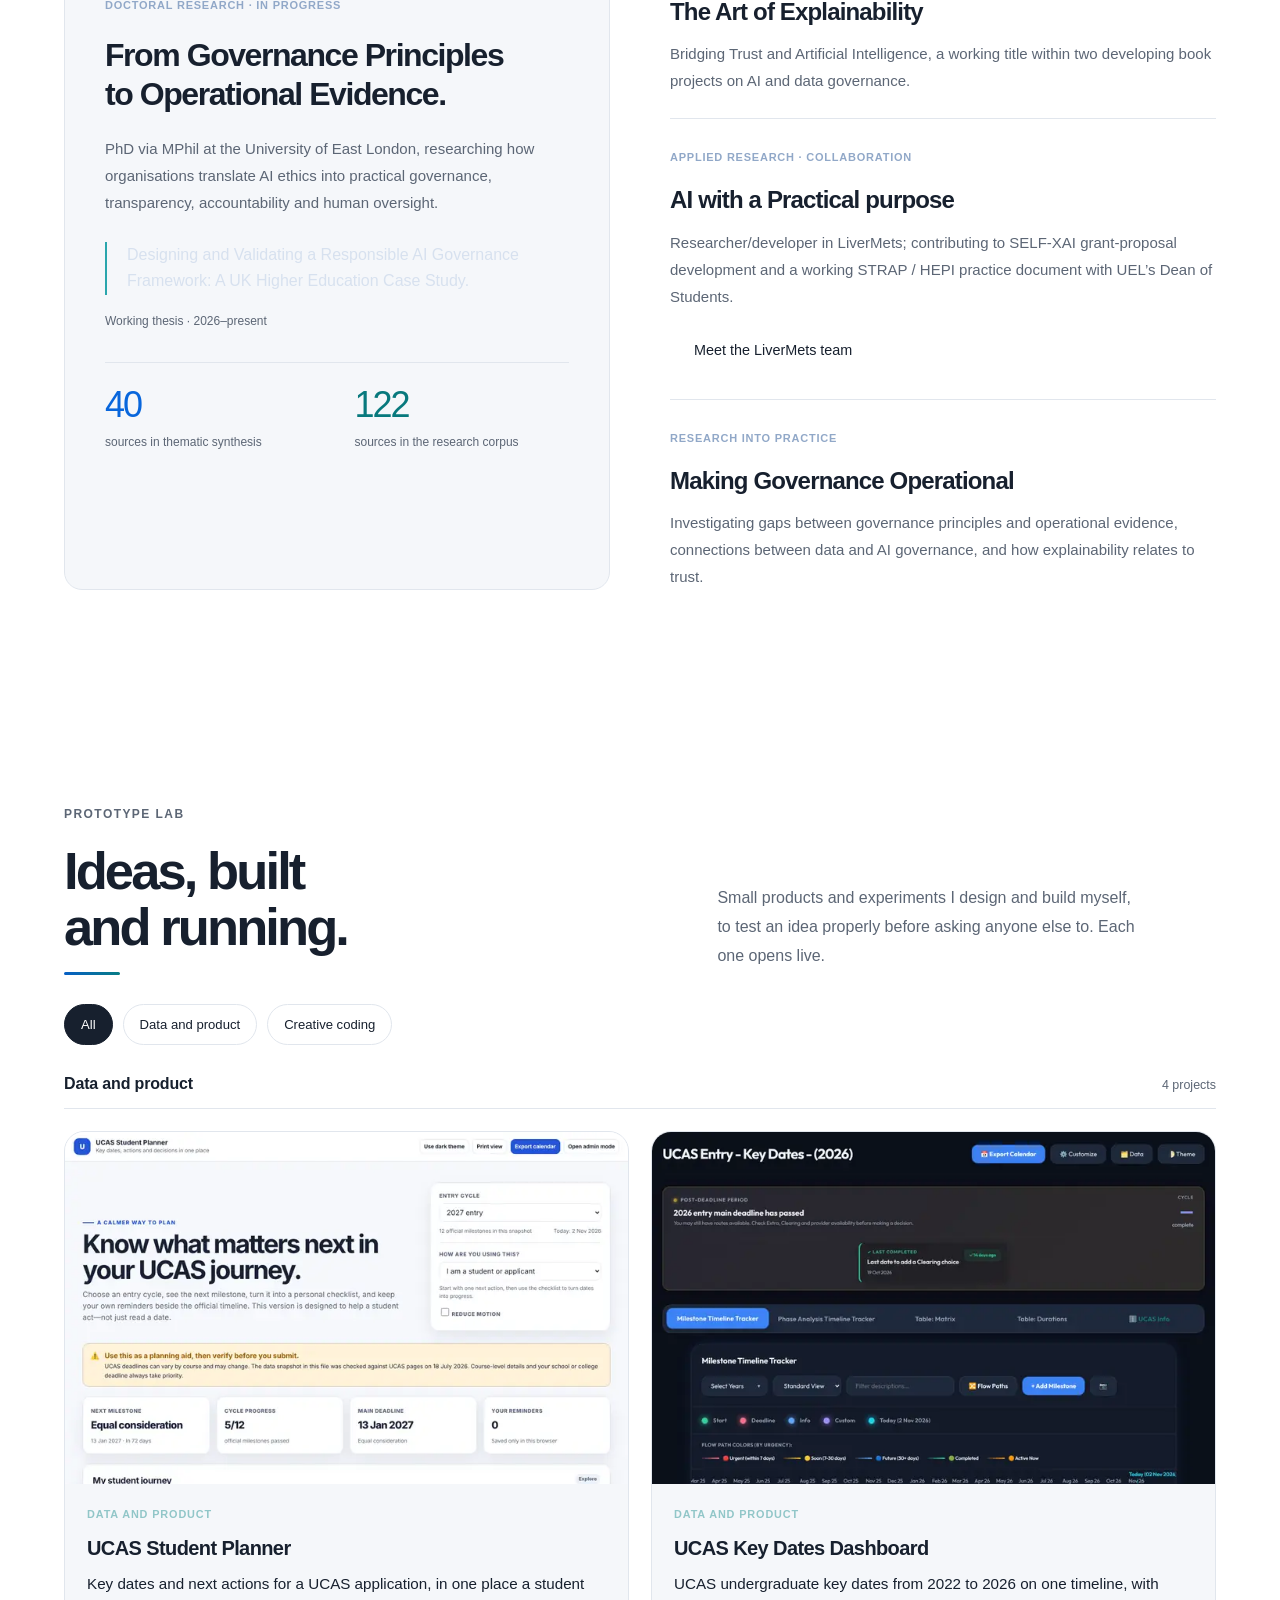
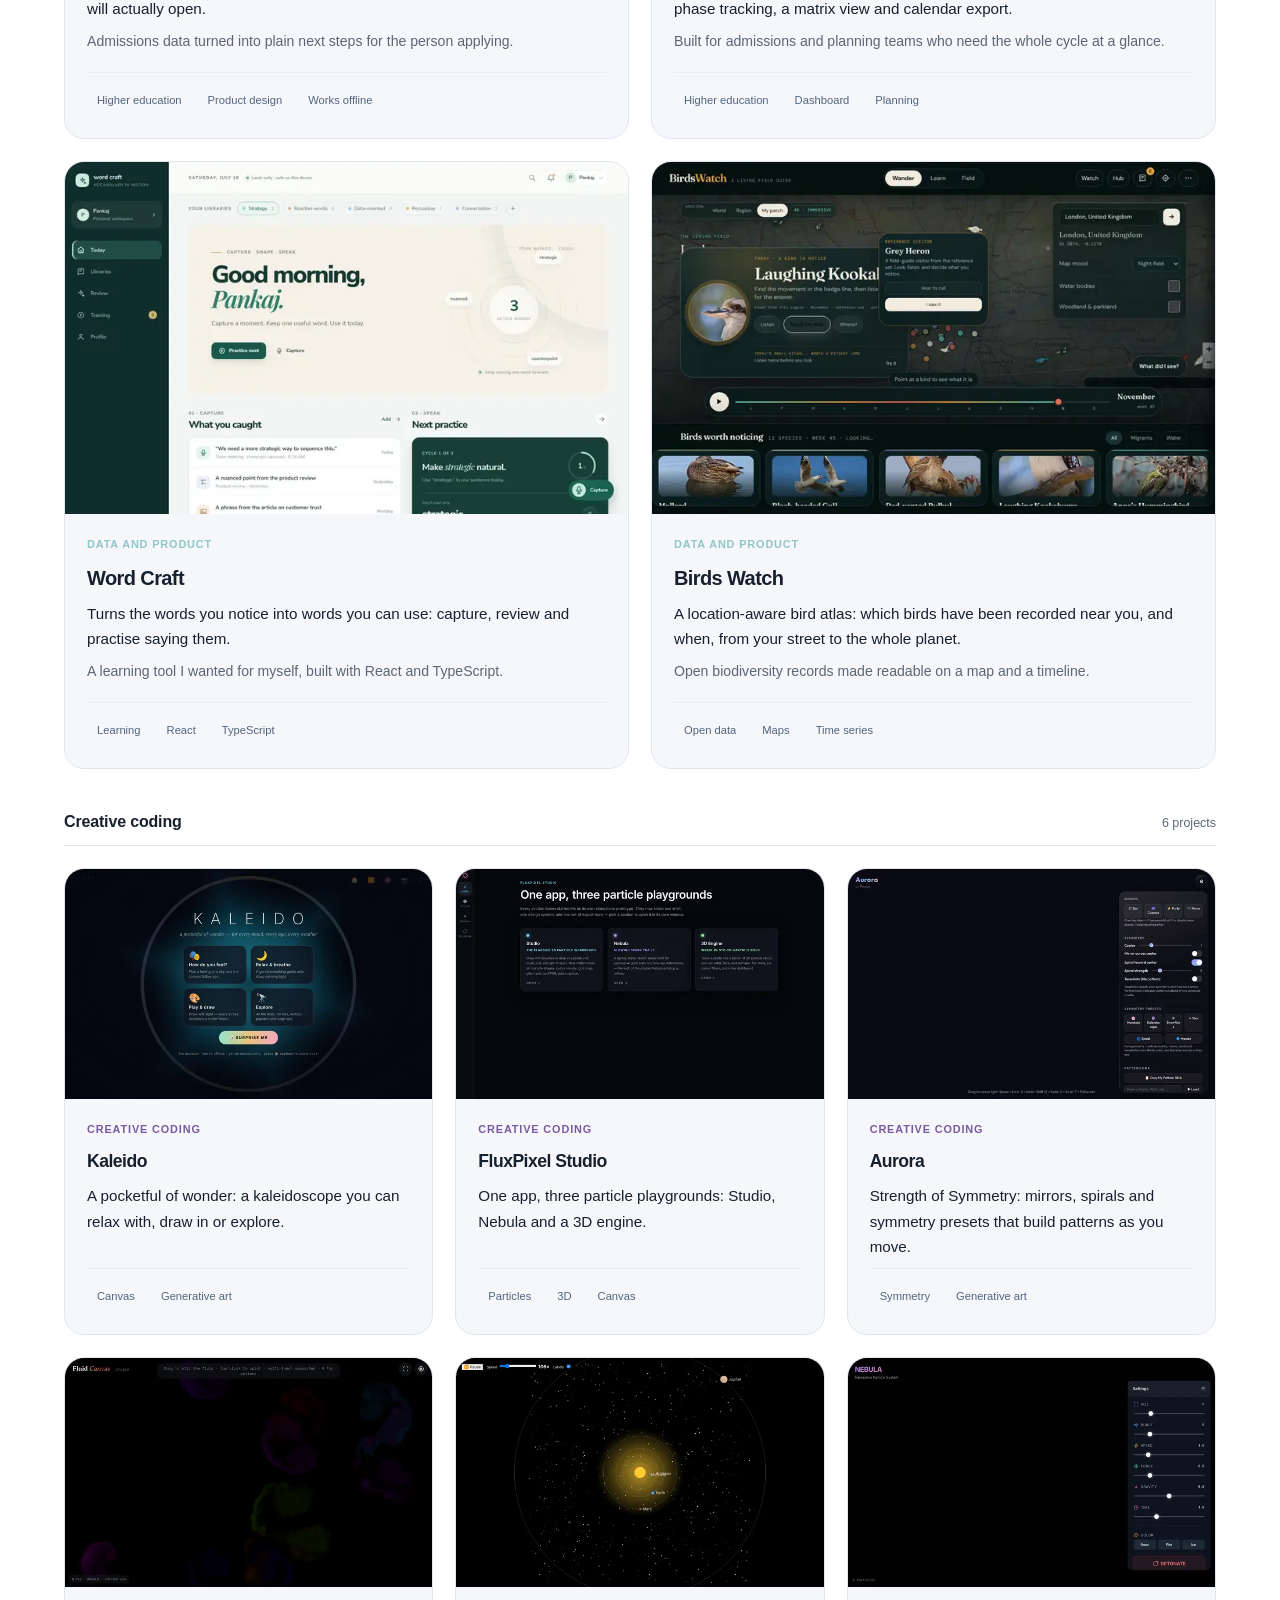
==== commit 1cf6d037: "Move Learning and certificate album below Career Journey Seniority first, courses later. Section ord" ====
--- a/index.html
+++ b/index.html
@@ -26,7 +26,7 @@
         <button class="menu-toggle" aria-label="Open menu" aria-expanded="false" aria-controls="mobile-nav"><span></span><span></span></button>
       </div>
     </div>
-    <nav id="mobile-nav" class="mobile-nav" aria-label="Mobile navigation" hidden><a href="#impact">Business Impact</a><a href="#recognition">Recognition</a><a href="#recommendations">Recommendations</a><a href="#credentials">Professional Credentials</a><a href="#learning">Learning &amp; Certificates</a><a href="#expertise">Leadership Capabilities</a><a href="#journey">Career Journey</a><a href="#research">Thought Leadership</a><a href="#lab">Prototype Lab</a><a href="#speaking">Talks &amp; Events</a><a href="#connect">Let’s connect</a></nav>
+    <nav id="mobile-nav" class="mobile-nav" aria-label="Mobile navigation" hidden><a href="#impact">Business Impact</a><a href="#recognition">Recognition</a><a href="#recommendations">Recommendations</a><a href="#credentials">Professional Credentials</a><a href="#expertise">Leadership Capabilities</a><a href="#journey">Career Journey</a><a href="#learning">Learning &amp; Certificates</a><a href="#research">Thought Leadership</a><a href="#lab">Prototype Lab</a><a href="#speaking">Talks &amp; Events</a><a href="#connect">Let’s connect</a></nav>
   </header>
   <div class="section-title-bar" aria-hidden="true"><div class="section-shell"><span class="sticky-section-label"></span><span class="sticky-section-title"></span></div></div>
   <main id="main">
@@ -87,17 +87,6 @@
 <figure class="rec-card"><blockquote>“Pankaj is an excellent leader and has an in-depth understanding of RF Network technology. He has a proven track record of successfully leading RF Network teams to achieve business objectives while maintaining a high level of quality and efficiency.”</blockquote><figcaption><strong>C Kumar, PMP</strong><span>5G, O-RAN, Product, Engineering</span><small>Worked together on projects · April 2023</small></figcaption></figure>
 </div><a class="text-link recs-more" href="https://www.linkedin.com/in/pankajsabhlock" target="_blank" rel="noopener noreferrer">See all recommendations on LinkedIn <span class="external-mark" aria-hidden="true">↗</span></a></section>
 <section class="credentials-section section-shell" id="credentials"><div class="credentials-intro"><p class="eyebrow">PROFESSIONAL CREDENTIALS</p><h2>Engineering standing. <br>Lifelong development.</h2><p>Professional status and fellowships that connect engineering practice, technical communities and education.</p><a class="text-link" href="https://www.linkedin.com/in/pankajsabhlock" target="_blank" rel="noopener noreferrer">View professional profile</a></div><div class="credential-list"><article><div class="credential-year">2026</div><div><h3>Chartered Engineer [India]</h3><p>Institution of Engineers (India)</p><span>Conferred 19 May 2026</span><a class="text-link" href="https://www.linkedin.com/feed/update/urn:li:activity:7460805004485103616/" target="_blank" rel="noopener noreferrer">Read the post on LinkedIn <span class="external-mark" aria-hidden="true">&#8599;</span></a></div></article><article><div class="credential-year">2026</div><div><h3>Fellow, Institution of Engineers (India)</h3><p>Institution of Engineers (India)</p></div></article><article><div class="credential-year">2025</div><div><h3>Adobe Education Institute Fellow</h3><p>Adobe Education Institute</p></div></article><article><div class="credential-year">2024</div><div><h3>MSc Artificial Intelligence</h3><p>University of East London</p><span><b class="number-highlight">93%</b> overall, highest score in the programme. Dean's Prize.</span></div></article><article><div class="credential-year">2022</div><div><h3>Fellow, IETE</h3><p>Institution of Electronics and Telecommunication Engineers</p></div></article><div class="education-foundation"><span class="award-label">EDUCATION FOUNDATION · 2007</span><h3>AMIETE · Electronics & Telecommunications</h3><p>Graduateship, Institution of Electronics and Telecommunication Engineers, India.</p></div></div></section>
-    <section class="learning-section section-shell" id="learning"><div class="learning-intro"><p class="eyebrow">LEARNING &amp; CERTIFICATES</p><h2>Always learning. <br>Evidence on record.</h2><p>Courses, diplomas and certificates completed alongside the day job, grouped by theme. Select a group to see what is in it.</p><div class="learning-highlights"><p class="eyebrow">STRONGEST SIGNALS</p><div class="mini-tags"><span>Responsible AI (Google Cloud)</span><span>Power BI (Microsoft)</span><span>Product Management (IBM)</span><span>AWS: ML Engineering and Generative AI</span><span>Trade Compliance and Anti-Corruption</span><span>Adobe Education Institute Fellow</span></div></div></div><div class="learning-grid"><details class="learning-card"><summary><h3>Responsible AI and Data</h3><span class="learning-count">5</span></summary><ul><li><a class="learn-proof" href="#certificates" data-cert="c01">Introduction to Responsible AI (Google Cloud, Coursera, Aug 2025)</a></li><li><a class="learn-proof" href="#certificates" data-cert="c02">Use AI Responsibly (Google, Coursera, Aug 2025)</a></li><li><a class="learn-proof" href="#certificates" data-cert="c03">Stay Ahead of the AI Curve (Google, Coursera, Aug 2025)</a></li><li><a class="learn-proof" href="#certificates" data-cert="c08">AI Ethics in Business (Rutgers, Coursera, Aug 2025)</a></li><li>AI governance: fundamentals (ITU Academy, 2026)</li></ul></details><details class="learning-card"><summary><h3>Cloud and Applied AI</h3><span class="learning-count">7</span></summary><ul><li><a class="learn-proof" href="#certificates" data-cert="c10">AWS Cloud Practitioner Essentials</a></li><li><a class="learn-proof" href="#certificates" data-cert="c11">Architecting on AWS</a></li><li><a class="learn-proof" href="#certificates" data-cert="c12">Machine Learning Engineering on AWS</a></li><li><a class="learn-proof" href="#certificates" data-cert="c09">Developing Generative AI Applications on AWS</a></li><li><a class="learn-proof" href="#certificates" data-cert="c21">MATLAB Onramps: MATLAB, Machine Learning, Deep Learning, Computer Vision, Image Processing</a></li><li><a class="learn-proof" href="#certificates" data-cert="c24">Run AI Locally with Gemma and Ollama</a></li><li><a class="learn-proof" href="#certificates" data-cert="c23">HumanFirst AI: Building AI Products That People Actually Use</a></li></ul></details><details class="learning-card"><summary><h3>Data and Product</h3><span class="learning-count">4</span></summary><ul><li><a class="learn-proof" href="#certificates" data-cert="c04">Unlock the Power of Data with Power BI (Microsoft, Coursera, Aug 2025)</a></li><li><a class="learn-proof" href="#certificates" data-cert="c06">Power BI Beginner to Pro Workshop</a></li><li><a class="learn-proof" href="#certificates" data-cert="c07">Product Management: An Introduction (IBM, Coursera, Aug 2025)</a></li><li>Product management and analytics courses (ProductPlan, Pendo)</li></ul></details><details class="learning-card"><summary><h3>Compliance and Leadership</h3><span class="learning-count">5</span></summary><ul><li><a class="learn-proof" href="#certificates" data-cert="c31">Trade Compliance Diploma</a></li><li><a class="learn-proof" href="#certificates" data-cert="c28">Anti-Corruption Diploma</a></li><li><a class="learn-proof" href="#certificates" data-cert="c27">UEL Cyber Security Awareness</a></li><li><a class="learn-proof" href="#certificates" data-cert="c26">Stress Management for Managers</a></li><li>Professional Mentee Programme</li></ul></details><details class="learning-card"><summary><h3>Adobe Education Institute</h3><span class="learning-count">3</span></summary><ul><li><a class="learn-proof" href="#certificates" data-cert="c13">Fellow, Adobe Education Institute (2025)</a></li><li><a class="learn-proof" href="#certificates" data-cert="c14">Adobe Express Foundations and Advanced pathways (2026)</a></li><li><a class="learn-proof" href="#certificates" data-cert="c16">Empowered Workflows with Acrobat pathway (2026)</a></li></ul></details><details class="learning-card"><summary><h3>Telecommunications</h3><span class="learning-count">2</span></summary><ul><li><a class="learn-proof" href="#certificates" data-cert="c29">Ericsson LTE and WCDMA RAN diplomas</a></li><li><a class="learn-proof" href="#certificates" data-cert="c35">LTE TDD Air Interface and LTE-SAE courses</a></li></ul></details></div></section>
-    <section class="album-section section-shell" id="certificates" aria-labelledby="album-title">
-<div id="album">
-<div class="album-head"><div><p class="eyebrow">CERTIFICATE ALBUM</p><h2 id="album-title">The originals.</h2></div>
-<div class="album-modes" role="group" aria-label="Group certificates"><button type="button" data-mode="category" aria-pressed="true">By category</button><button type="button" data-mode="company" aria-pressed="false">By provider</button><button type="button" data-mode="year" aria-pressed="false">By year</button><button type="button" data-mode="topic" aria-pressed="false">By topic</button></div></div>
-<div class="album-tabs" role="group" aria-label="Filter"></div>
-<div class="album-stage"><div class="album-track" tabindex="0" aria-label="Certificates, use left and right arrow keys"></div>
-<div class="album-nav"><button type="button" data-dir="-1" aria-label="Previous certificate">&larr;</button><span class="album-count" aria-live="polite"></span><button type="button" data-dir="1" aria-label="Next certificate">&rarr;</button><button type="button" class="album-play" aria-pressed="true">Pause</button></div></div>
-</div>
-<dialog id="album-box"><button type="button" class="album-close" aria-label="Close">&times;</button><figure><img alt=""><figcaption></figcaption></figure></dialog>
-</section>
     <section class="expertise-section" id="expertise"><div class="section-shell">
       <div class="section-heading"><p class="eyebrow">LEADERSHIP CAPABILITIES</p><h2>Strategy that reaches <br>the real world.</h2><p>I bring the commercial view, the technical depth and the governance discipline into the same conversation.</p></div>
       <div class="expertise-grid">
@@ -125,6 +114,17 @@
         <details class="earlier-career"><summary>Earlier engineering career <span>2008–2016</span><b aria-hidden="true">+</b></summary><div class="earlier-roles"><article><h4>Dishnet Wireless / Aircel</h4><span>Deputy Manager, RF Networks · 2014–2015 and 2015–2016</span><p>Network performance, capacity, rollout and customer-complaint resolution across North-East and Assam.</p></article><article><h4>Ericsson</h4><span>Specialist, Network Consulting · August–November 2015</span><p>RF planning and optimisation expertise in a specialist consulting appointment.</p></article><article><h4>Ericsson India / Global Services</h4><span>Senior Engineer · 2011–2014</span><p>2G/3G planning and optimisation for Bharti Airtel; tools coordination for Sprint US Network Vision and the Ericsson ACE Award.</p></article><article><h4>Tata Teleservices (TTSL) · S Tel</h4><span>Assistant Manager, RF Planning & Performance · TTSL Aug 2009–Aug 2010, S Tel Aug 2010–Oct 2011</span><p>Network planning, optimisation, compliance and customer service; a Six Sigma initiative focused on reducing hard blocking at Tata.</p></article><article><h4>Alcatel-Lucent · Reliance Telecom</h4><span>Assistant Manager, leading RF optimisation and performance · Oct 2008–Aug 2009</span><p>Managed-services performance and service quality; North-East Best Achiever Award at Alcatel-Lucent in 2009.</p></article></div></details>
       </div>
     </section>
+    <section class="learning-section section-shell" id="learning"><div class="learning-intro"><p class="eyebrow">LEARNING &amp; CERTIFICATES</p><h2>Always learning. <br>Evidence on record.</h2><p>Courses, diplomas and certificates completed alongside the day job, grouped by theme. Select a group to see what is in it.</p><div class="learning-highlights"><p class="eyebrow">STRONGEST SIGNALS</p><div class="mini-tags"><span>Responsible AI (Google Cloud)</span><span>Power BI (Microsoft)</span><span>Product Management (IBM)</span><span>AWS: ML Engineering and Generative AI</span><span>Trade Compliance and Anti-Corruption</span><span>Adobe Education Institute Fellow</span></div></div></div><div class="learning-grid"><details class="learning-card"><summary><h3>Responsible AI and Data</h3><span class="learning-count">5</span></summary><ul><li><a class="learn-proof" href="#certificates" data-cert="c01">Introduction to Responsible AI (Google Cloud, Coursera, Aug 2025)</a></li><li><a class="learn-proof" href="#certificates" data-cert="c02">Use AI Responsibly (Google, Coursera, Aug 2025)</a></li><li><a class="learn-proof" href="#certificates" data-cert="c03">Stay Ahead of the AI Curve (Google, Coursera, Aug 2025)</a></li><li><a class="learn-proof" href="#certificates" data-cert="c08">AI Ethics in Business (Rutgers, Coursera, Aug 2025)</a></li><li>AI governance: fundamentals (ITU Academy, 2026)</li></ul></details><details class="learning-card"><summary><h3>Cloud and Applied AI</h3><span class="learning-count">7</span></summary><ul><li><a class="learn-proof" href="#certificates" data-cert="c10">AWS Cloud Practitioner Essentials</a></li><li><a class="learn-proof" href="#certificates" data-cert="c11">Architecting on AWS</a></li><li><a class="learn-proof" href="#certificates" data-cert="c12">Machine Learning Engineering on AWS</a></li><li><a class="learn-proof" href="#certificates" data-cert="c09">Developing Generative AI Applications on AWS</a></li><li><a class="learn-proof" href="#certificates" data-cert="c21">MATLAB Onramps: MATLAB, Machine Learning, Deep Learning, Computer Vision, Image Processing</a></li><li><a class="learn-proof" href="#certificates" data-cert="c24">Run AI Locally with Gemma and Ollama</a></li><li><a class="learn-proof" href="#certificates" data-cert="c23">HumanFirst AI: Building AI Products That People Actually Use</a></li></ul></details><details class="learning-card"><summary><h3>Data and Product</h3><span class="learning-count">4</span></summary><ul><li><a class="learn-proof" href="#certificates" data-cert="c04">Unlock the Power of Data with Power BI (Microsoft, Coursera, Aug 2025)</a></li><li><a class="learn-proof" href="#certificates" data-cert="c06">Power BI Beginner to Pro Workshop</a></li><li><a class="learn-proof" href="#certificates" data-cert="c07">Product Management: An Introduction (IBM, Coursera, Aug 2025)</a></li><li>Product management and analytics courses (ProductPlan, Pendo)</li></ul></details><details class="learning-card"><summary><h3>Compliance and Leadership</h3><span class="learning-count">5</span></summary><ul><li><a class="learn-proof" href="#certificates" data-cert="c31">Trade Compliance Diploma</a></li><li><a class="learn-proof" href="#certificates" data-cert="c28">Anti-Corruption Diploma</a></li><li><a class="learn-proof" href="#certificates" data-cert="c27">UEL Cyber Security Awareness</a></li><li><a class="learn-proof" href="#certificates" data-cert="c26">Stress Management for Managers</a></li><li>Professional Mentee Programme</li></ul></details><details class="learning-card"><summary><h3>Adobe Education Institute</h3><span class="learning-count">3</span></summary><ul><li><a class="learn-proof" href="#certificates" data-cert="c13">Fellow, Adobe Education Institute (2025)</a></li><li><a class="learn-proof" href="#certificates" data-cert="c14">Adobe Express Foundations and Advanced pathways (2026)</a></li><li><a class="learn-proof" href="#certificates" data-cert="c16">Empowered Workflows with Acrobat pathway (2026)</a></li></ul></details><details class="learning-card"><summary><h3>Telecommunications</h3><span class="learning-count">2</span></summary><ul><li><a class="learn-proof" href="#certificates" data-cert="c29">Ericsson LTE and WCDMA RAN diplomas</a></li><li><a class="learn-proof" href="#certificates" data-cert="c35">LTE TDD Air Interface and LTE-SAE courses</a></li></ul></details></div></section>
+    <section class="album-section section-shell" id="certificates" aria-labelledby="album-title">
+<div id="album">
+<div class="album-head"><div><p class="eyebrow">CERTIFICATE ALBUM</p><h2 id="album-title">The originals.</h2></div>
+<div class="album-modes" role="group" aria-label="Group certificates"><button type="button" data-mode="category" aria-pressed="true">By category</button><button type="button" data-mode="company" aria-pressed="false">By provider</button><button type="button" data-mode="year" aria-pressed="false">By year</button><button type="button" data-mode="topic" aria-pressed="false">By topic</button></div></div>
+<div class="album-tabs" role="group" aria-label="Filter"></div>
+<div class="album-stage"><div class="album-track" tabindex="0" aria-label="Certificates, use left and right arrow keys"></div>
+<div class="album-nav"><button type="button" data-dir="-1" aria-label="Previous certificate">&larr;</button><span class="album-count" aria-live="polite"></span><button type="button" data-dir="1" aria-label="Next certificate">&rarr;</button><button type="button" class="album-play" aria-pressed="true">Pause</button></div></div>
+</div>
+<dialog id="album-box"><button type="button" class="album-close" aria-label="Close">&times;</button><figure><img alt=""><figcaption></figcaption></figure></dialog>
+</section>
     <section class="research-section section-shell" id="research"><div class="section-heading"><p class="eyebrow">THOUGHT LEADERSHIP</p><h2>Building the next <br>chapter of Responsible AI.</h2><p>Bringing operational experience into research, and research back into the decisions organisations make.</p></div><div class="mini-tags research-tags"><span>Ethical and Explainable AI</span><span>Data Governance and Trustworthy Systems</span><span>Business Intelligence and Data Products</span><span>Engineering Leadership and Innovation</span></div>
       <div class="research-grid"><article class="research-primary"><div class="research-status">DOCTORAL RESEARCH · IN PROGRESS</div><h3>From Governance Principles <br>to Operational Evidence.</h3><p>PhD via MPhil at the University of East London, researching how organisations translate AI ethics into practical governance, transparency, accountability and human oversight.</p><blockquote>Designing and Validating a Responsible AI Governance Framework: A UK Higher Education Case Study.</blockquote><span class="research-caption">Working thesis · 2026–present</span><div class="research-evidence"><div><strong>40</strong><span>sources in thematic synthesis</span></div><div><strong>122</strong><span>sources in the research corpus</span></div></div></article>
       <div class="research-secondary"><article><span class="research-status">BOOK PROJECT · IN PREPARATION</span><h3>The Art of Explainability</h3><p>Bridging Trust and Artificial Intelligence, a working title within two developing book projects on AI and data governance.</p></article><article><span class="research-status">APPLIED RESEARCH · COLLABORATION</span><h3>AI with a Practical purpose</h3><p>Researcher/developer in LiverMets; contributing to SELF-XAI grant-proposal development and a working STRAP / HEPI practice document with UEL’s Dean of Students.</p><a class="button button-secondary research-link" href="https://www.livermets.org/team" target="_blank" rel="noopener noreferrer">Meet the LiverMets team</a></article><article><span class="research-status">RESEARCH INTO PRACTICE</span><h3>Making Governance Operational</h3><p>Investigating gaps between governance principles and operational evidence, connections between data and AI governance, and how explainability relates to trust.</p></article></div></div>
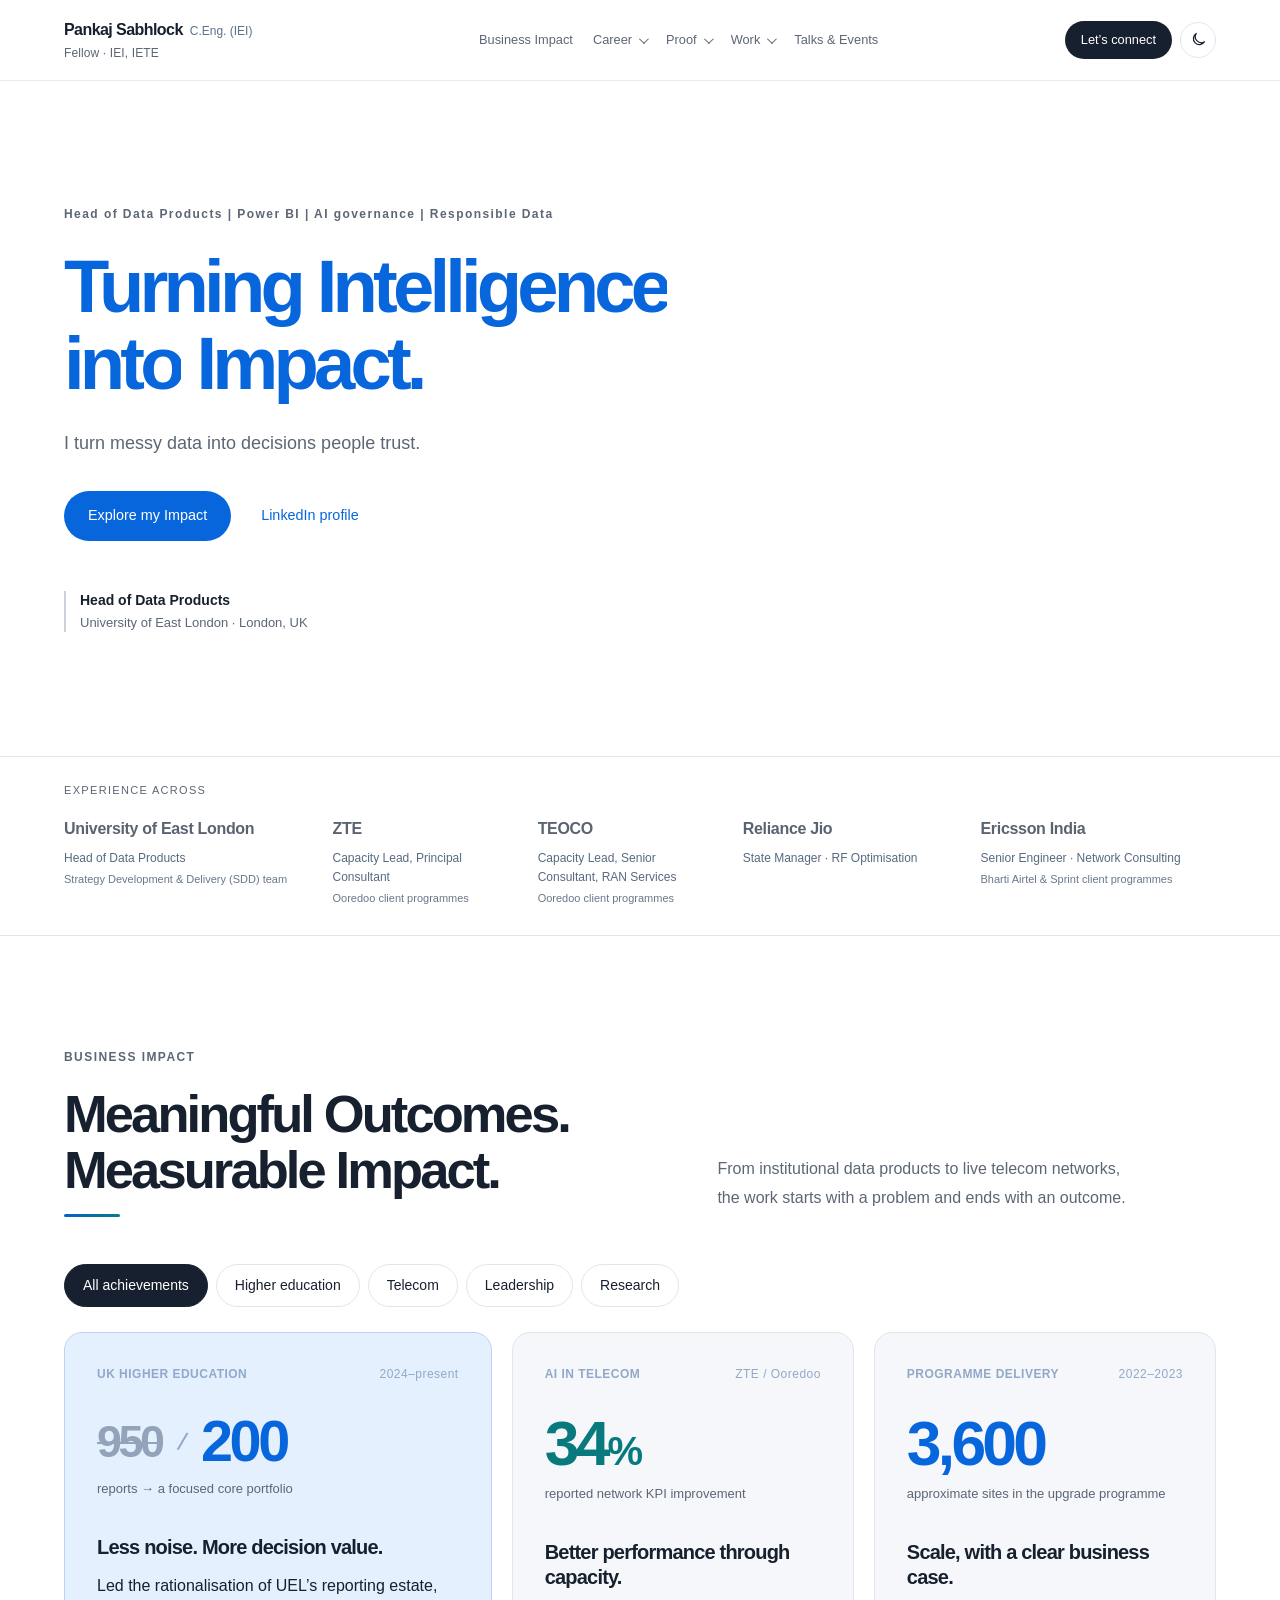
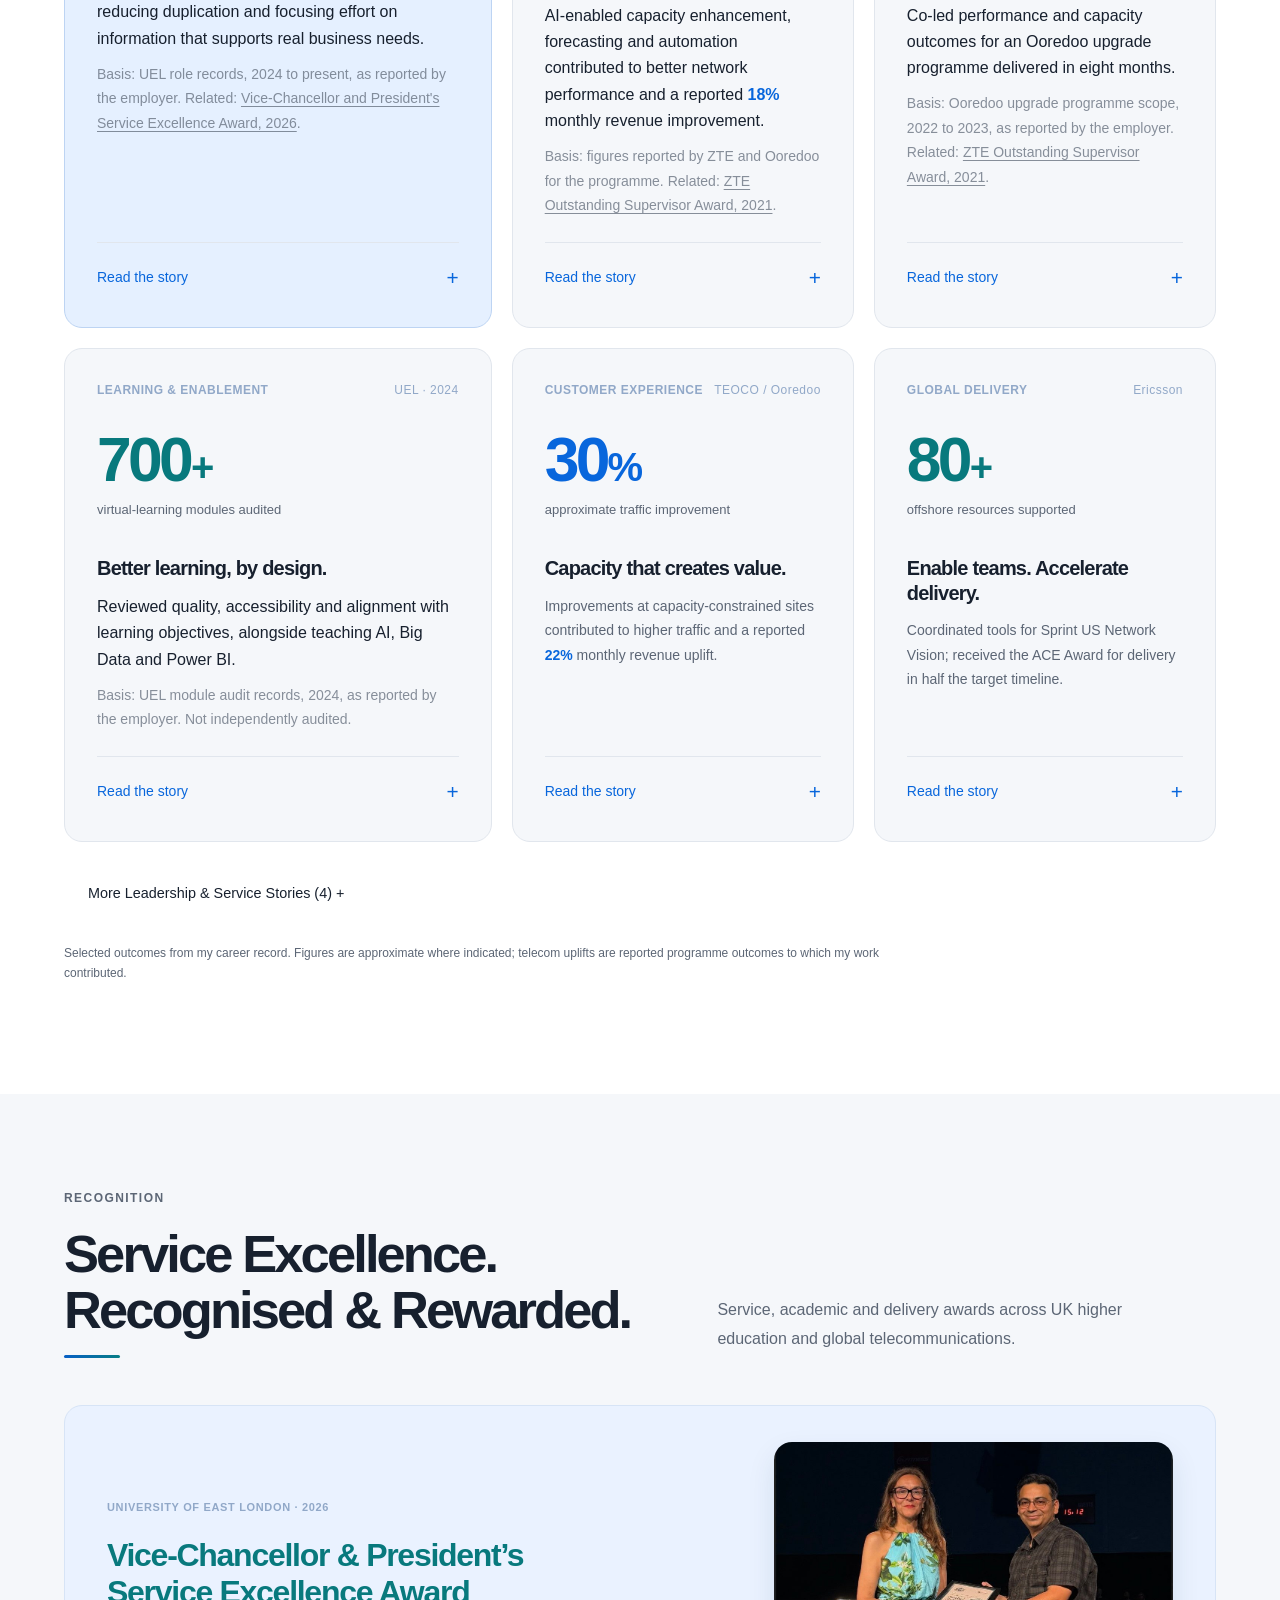
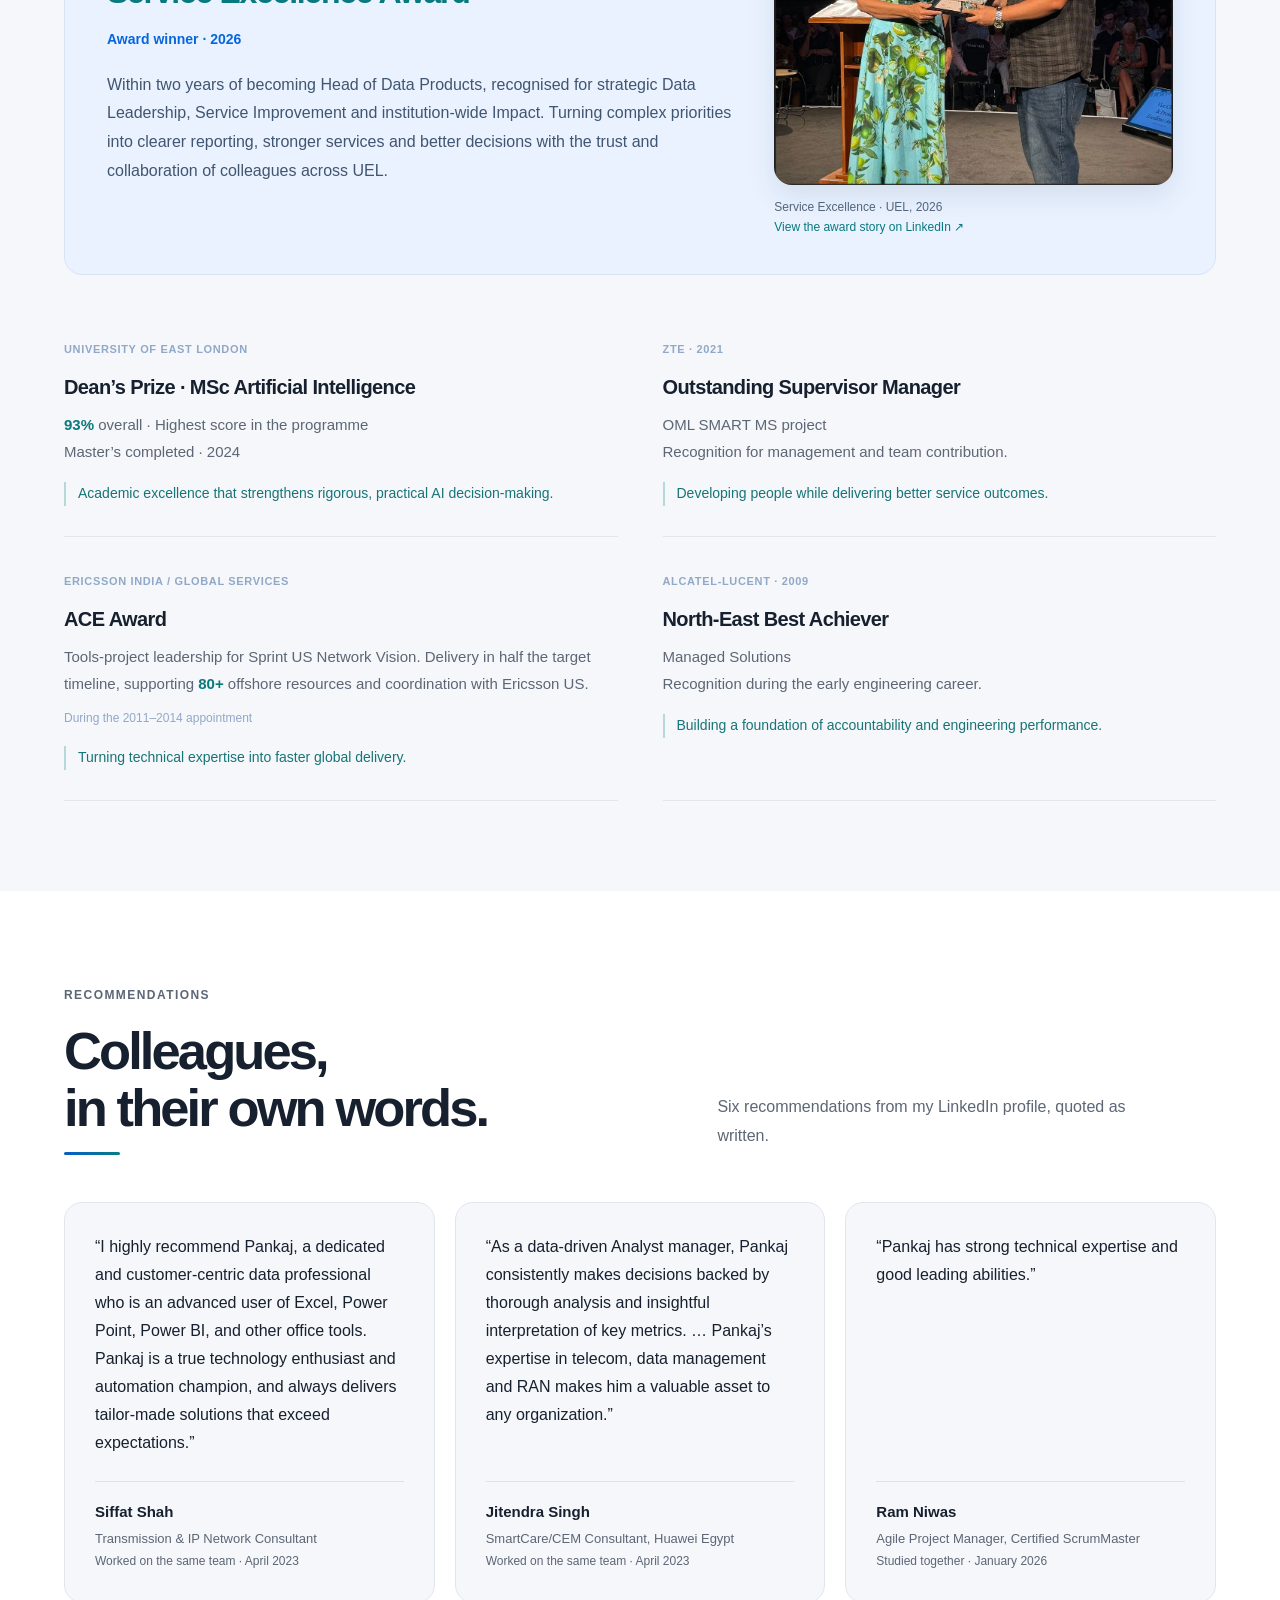
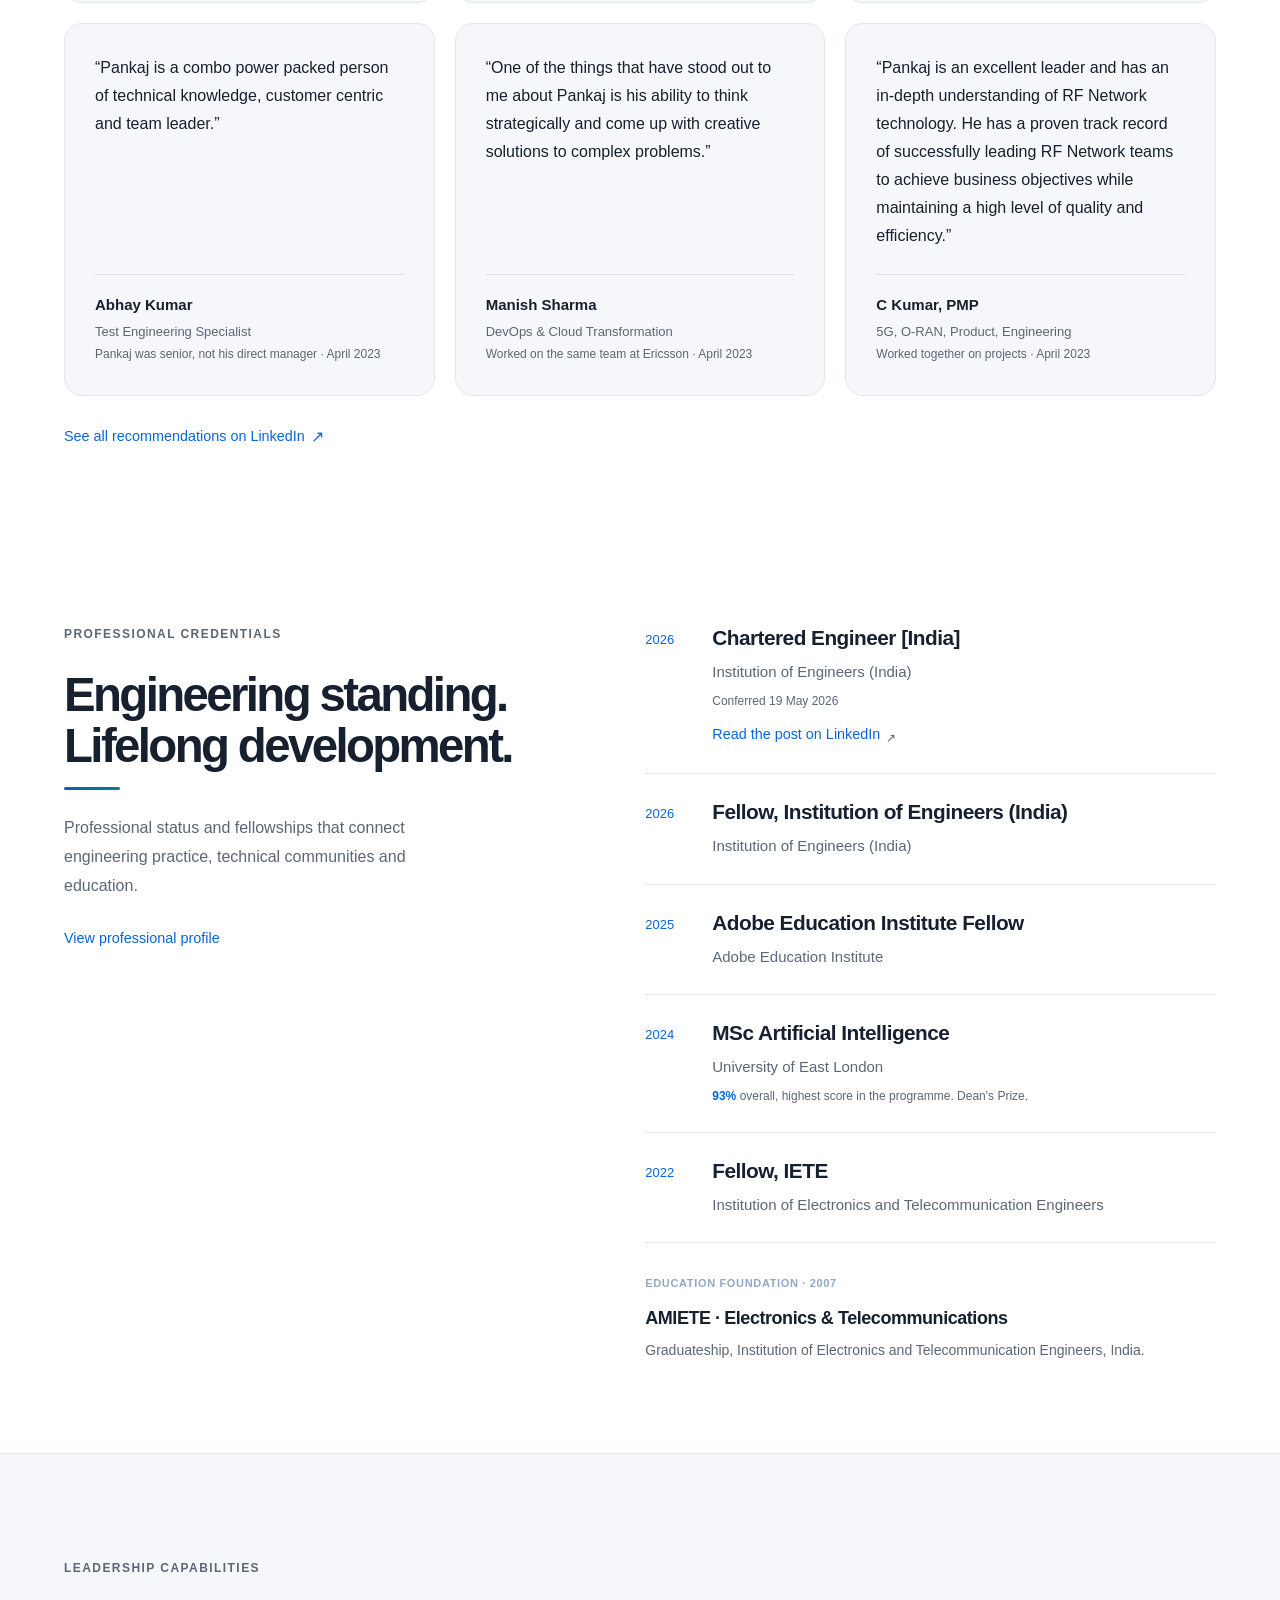
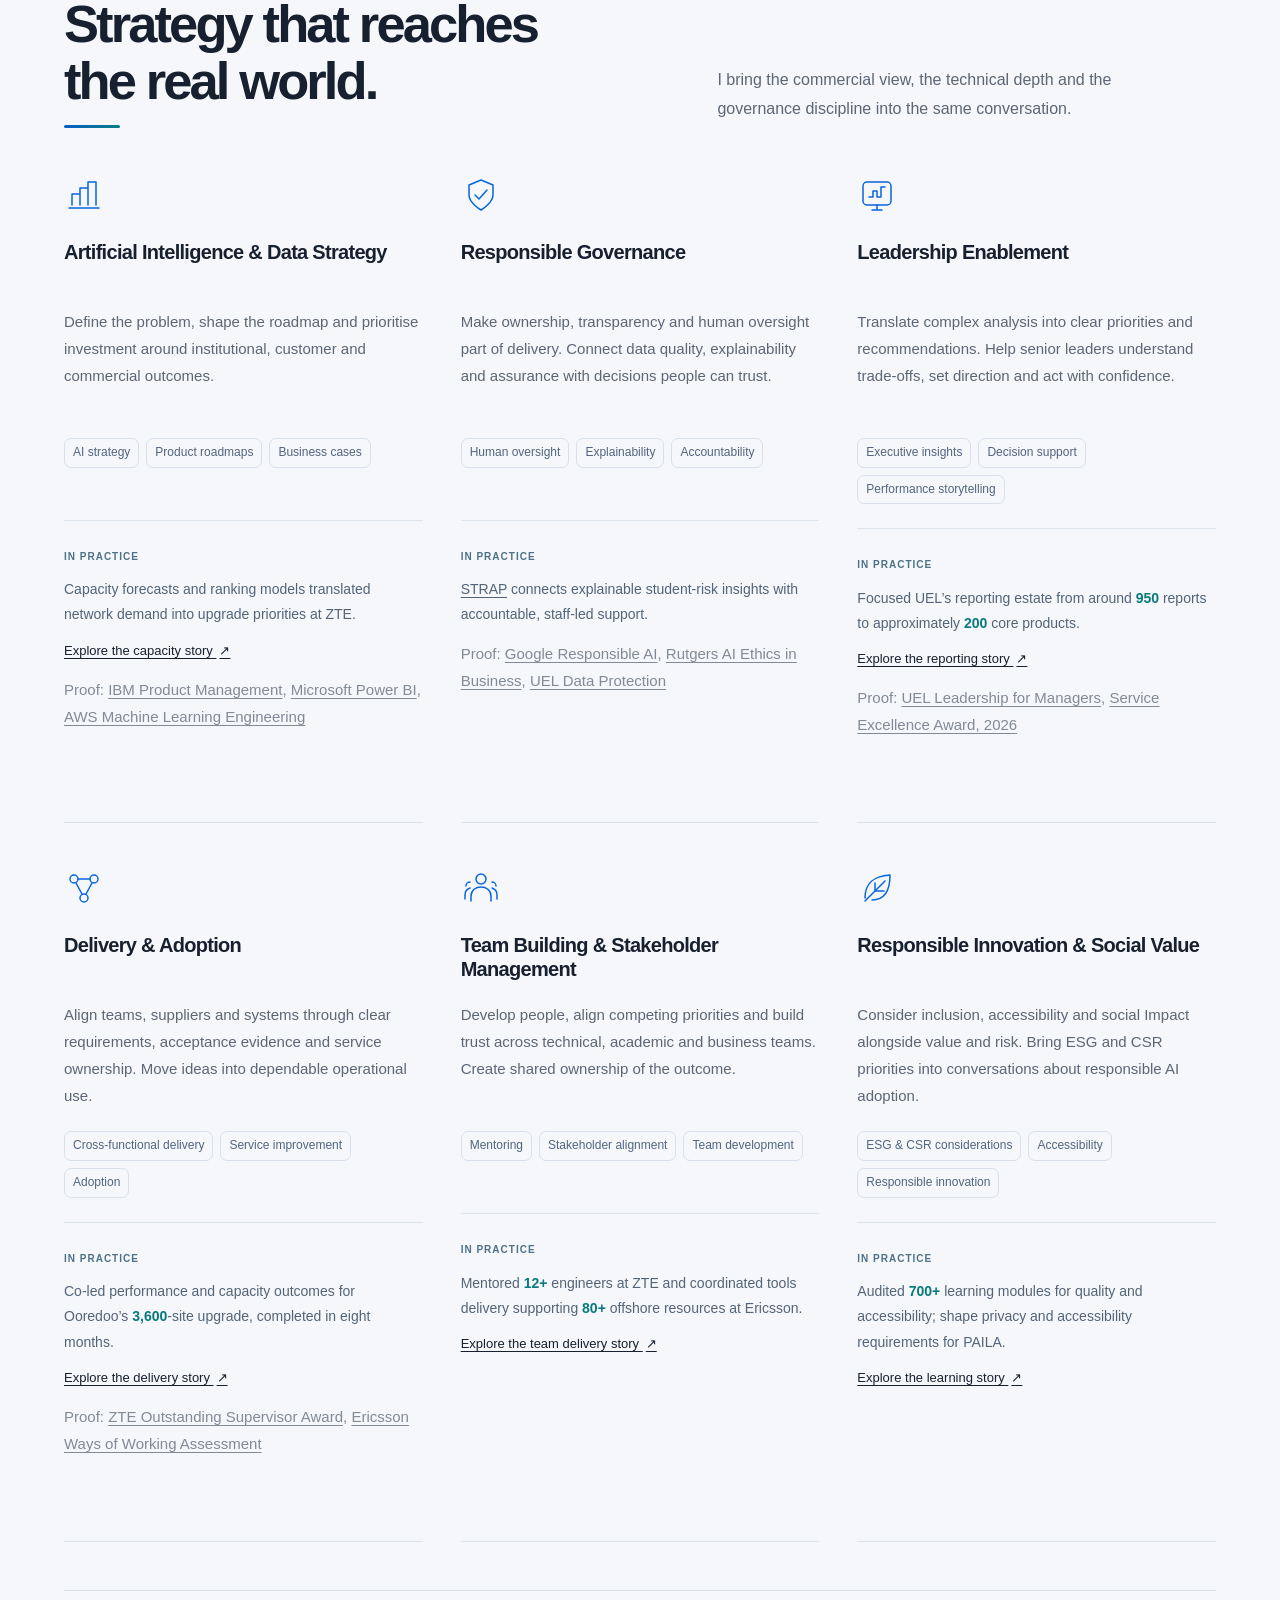
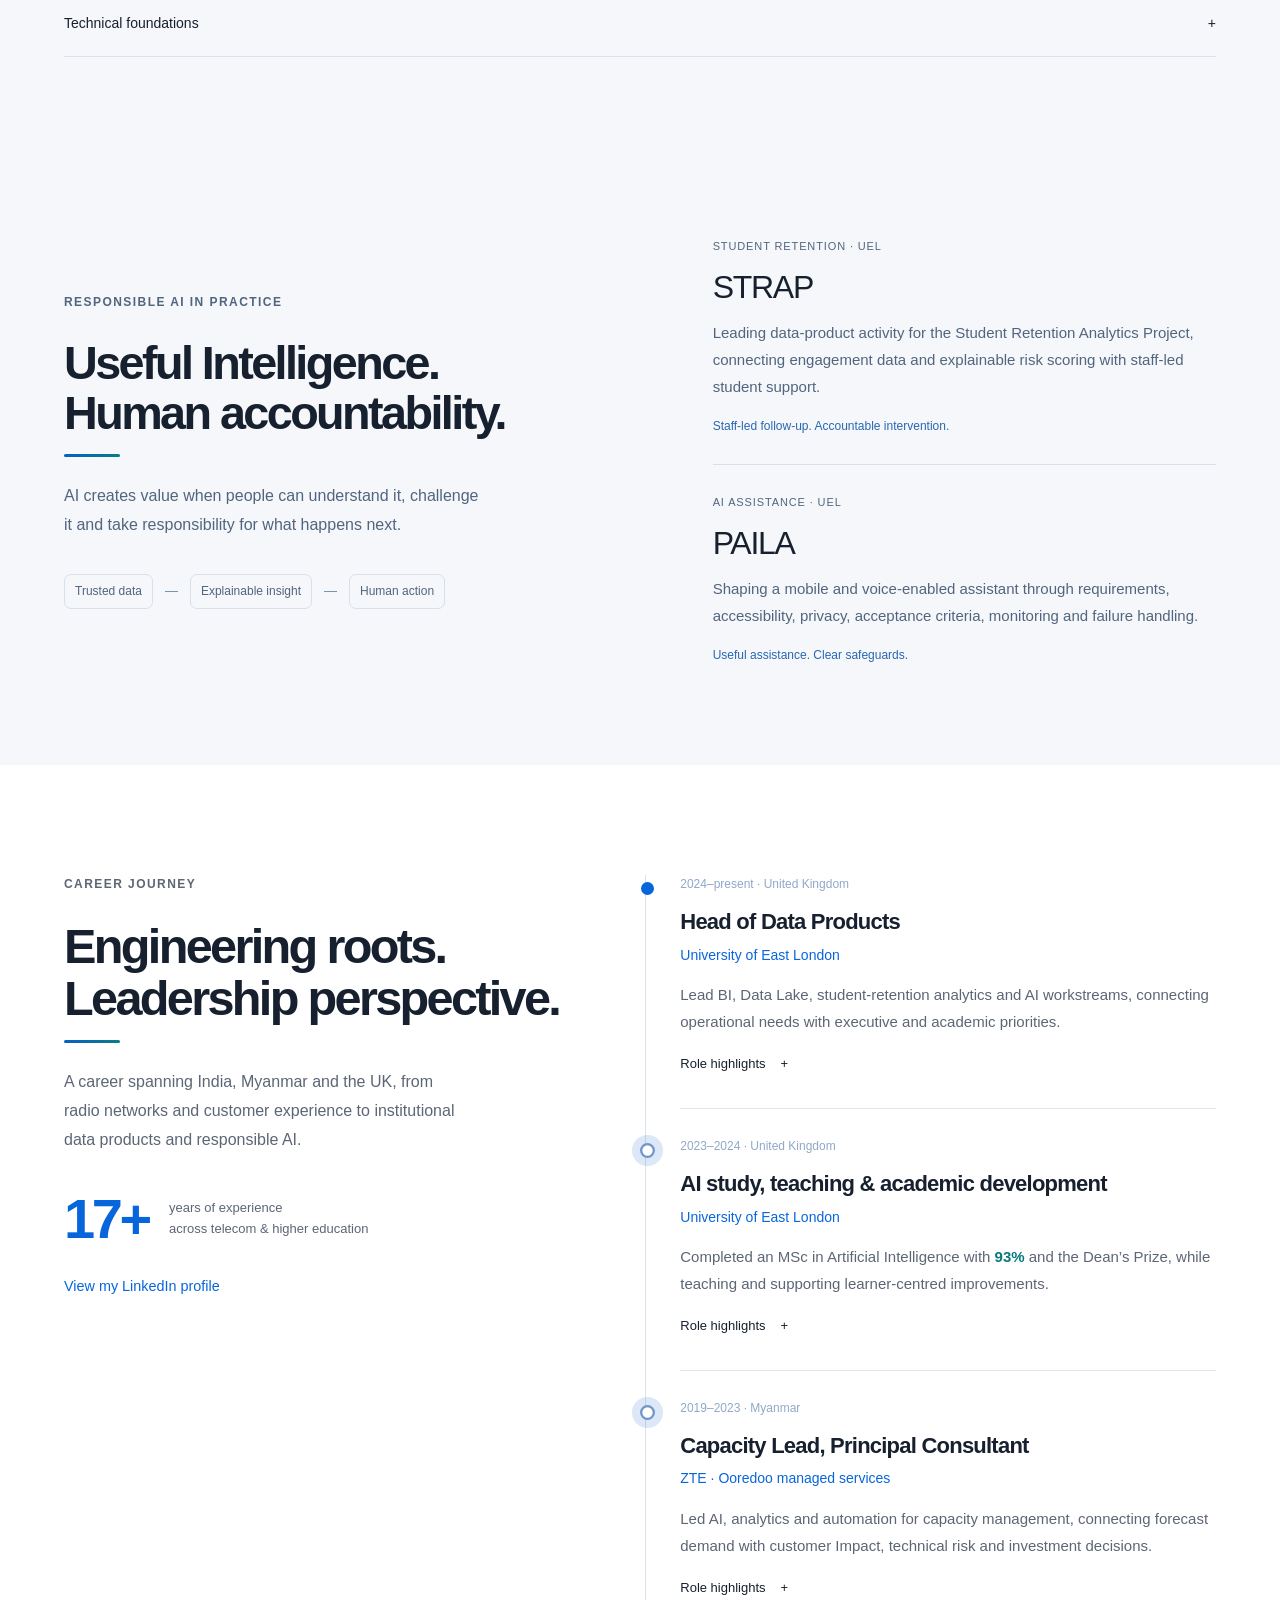
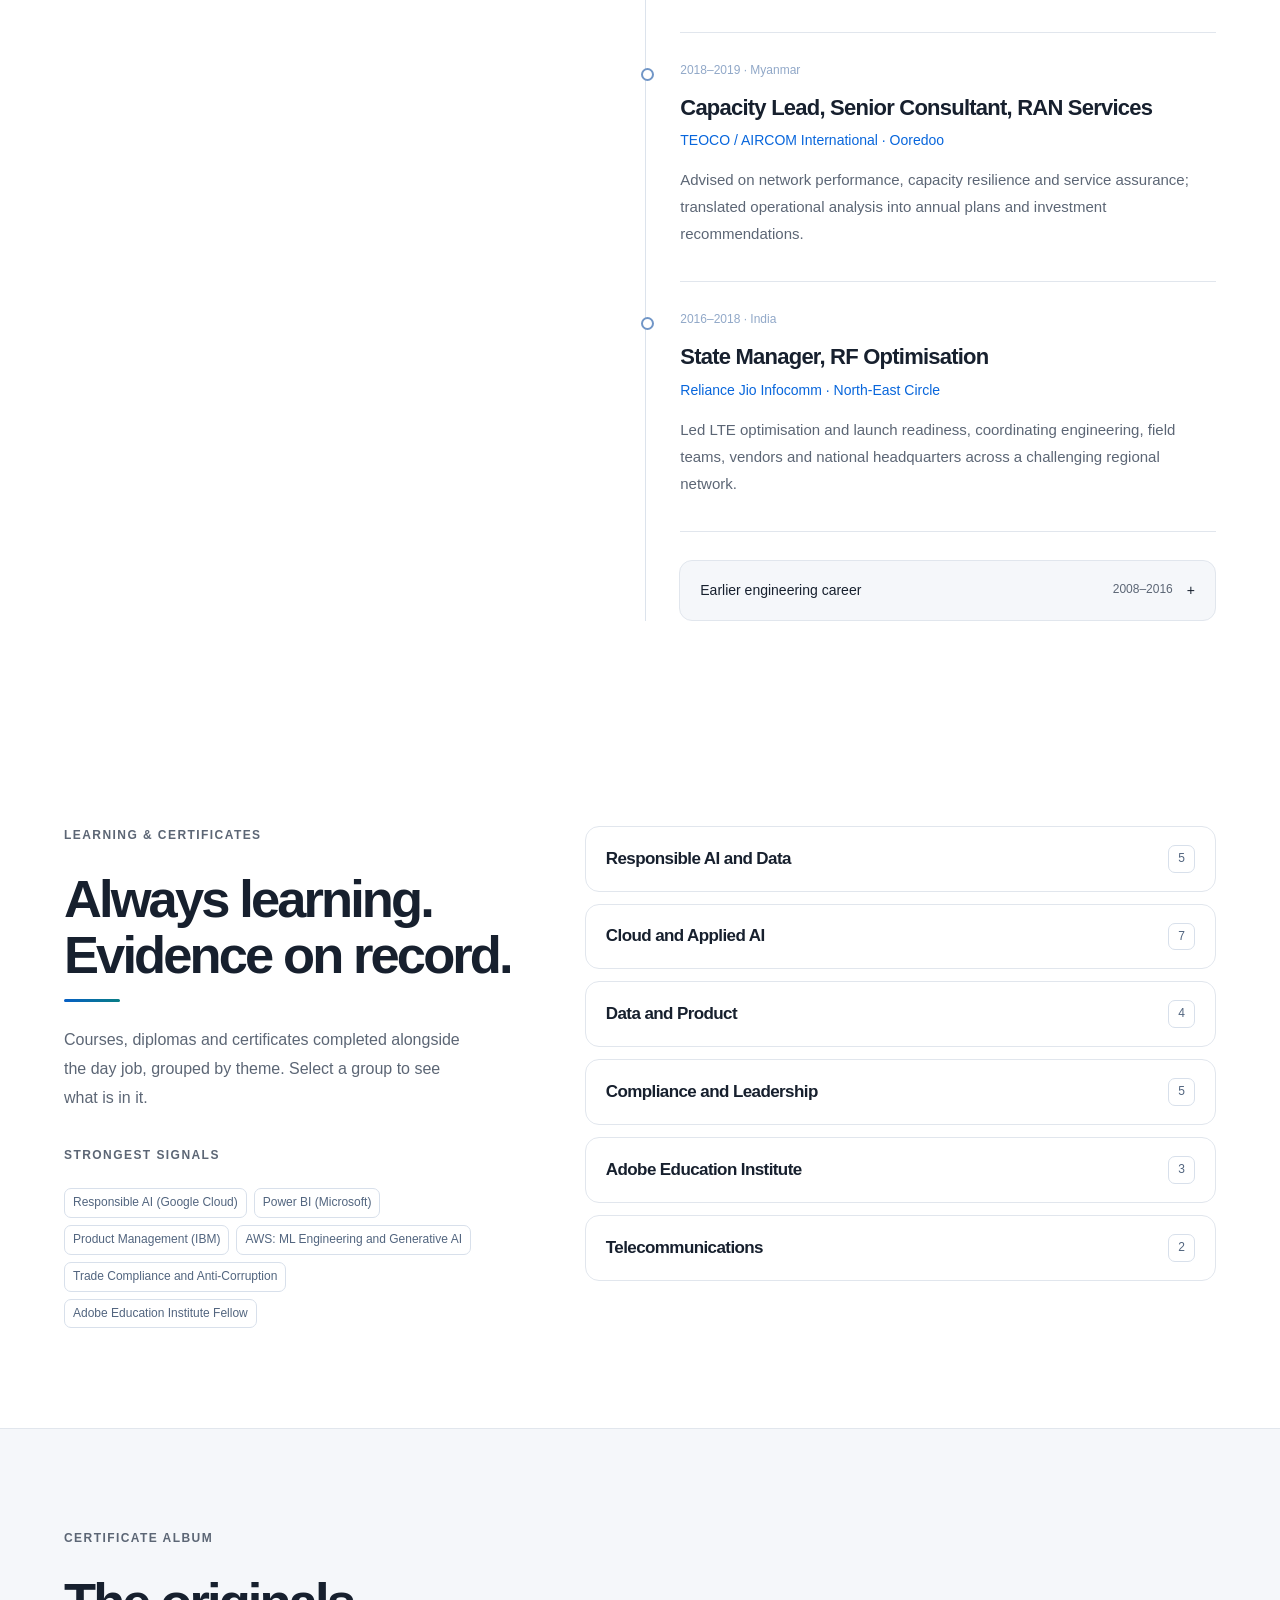
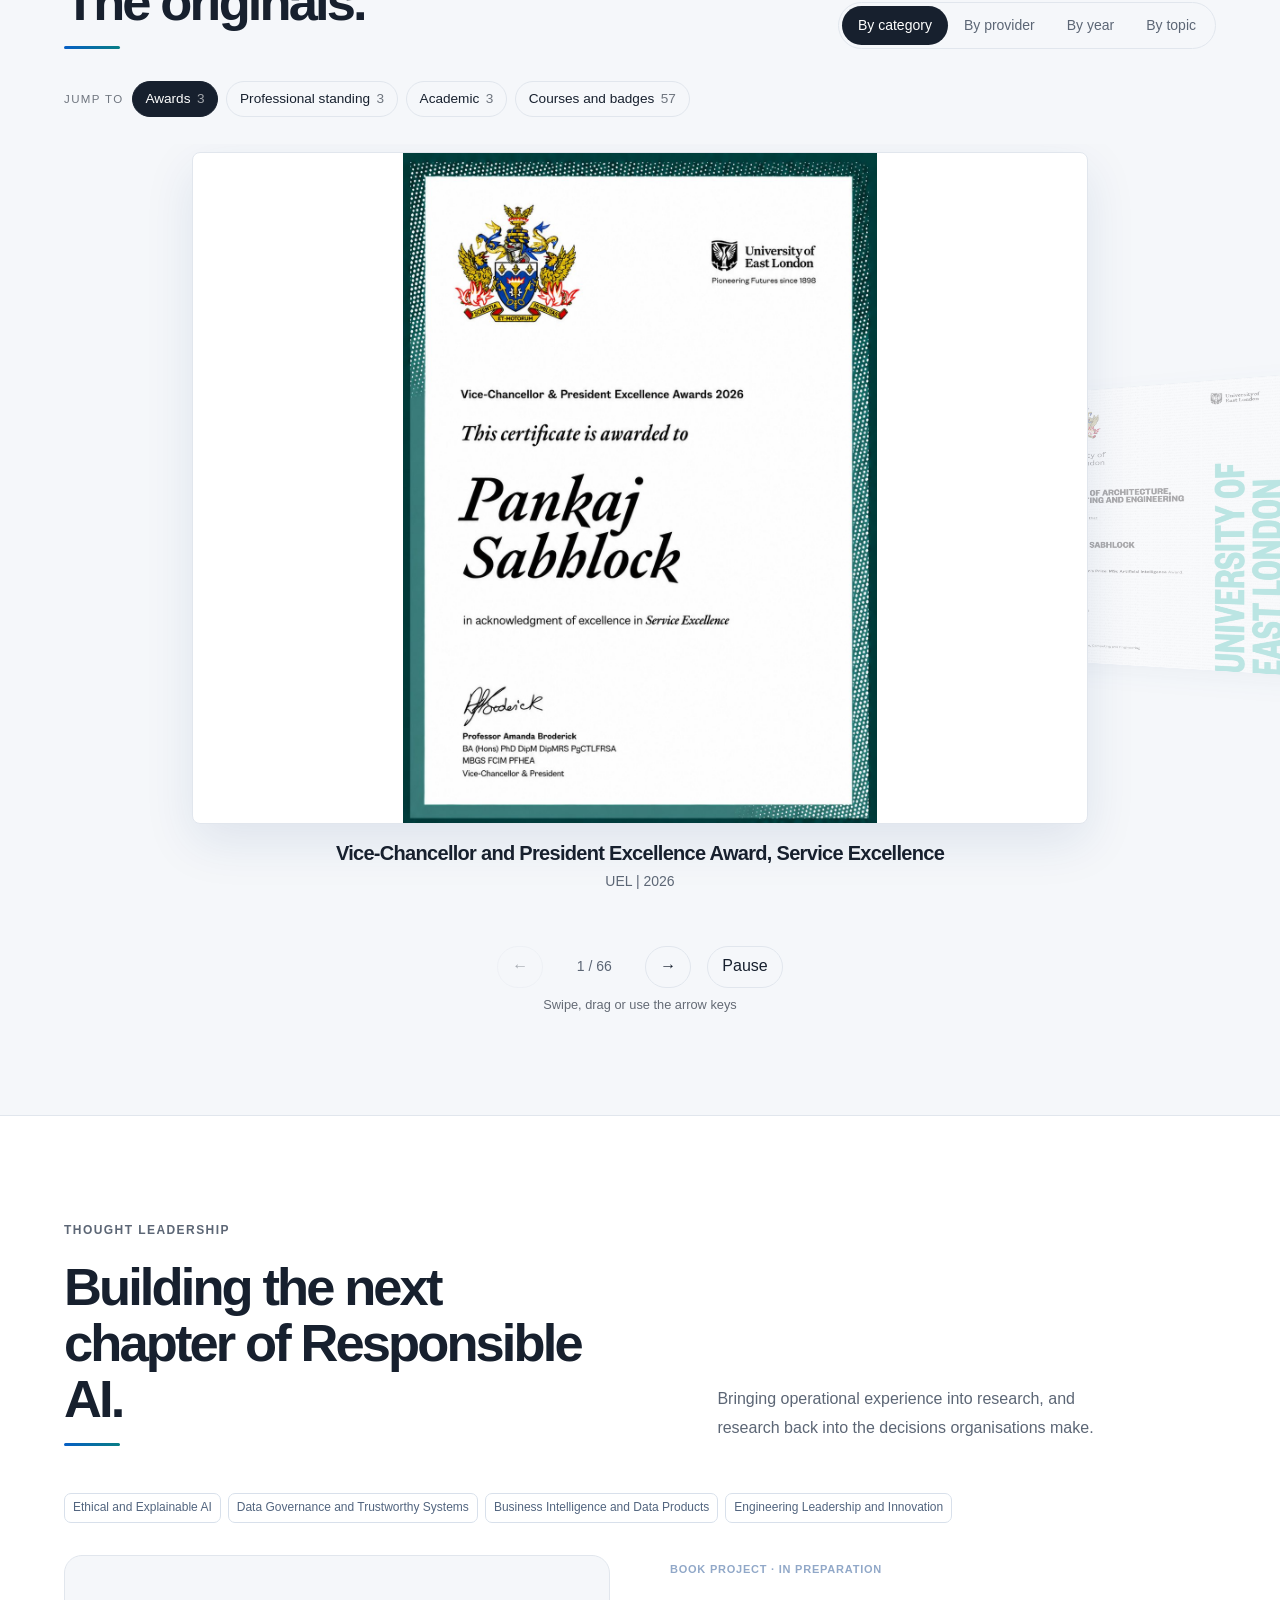
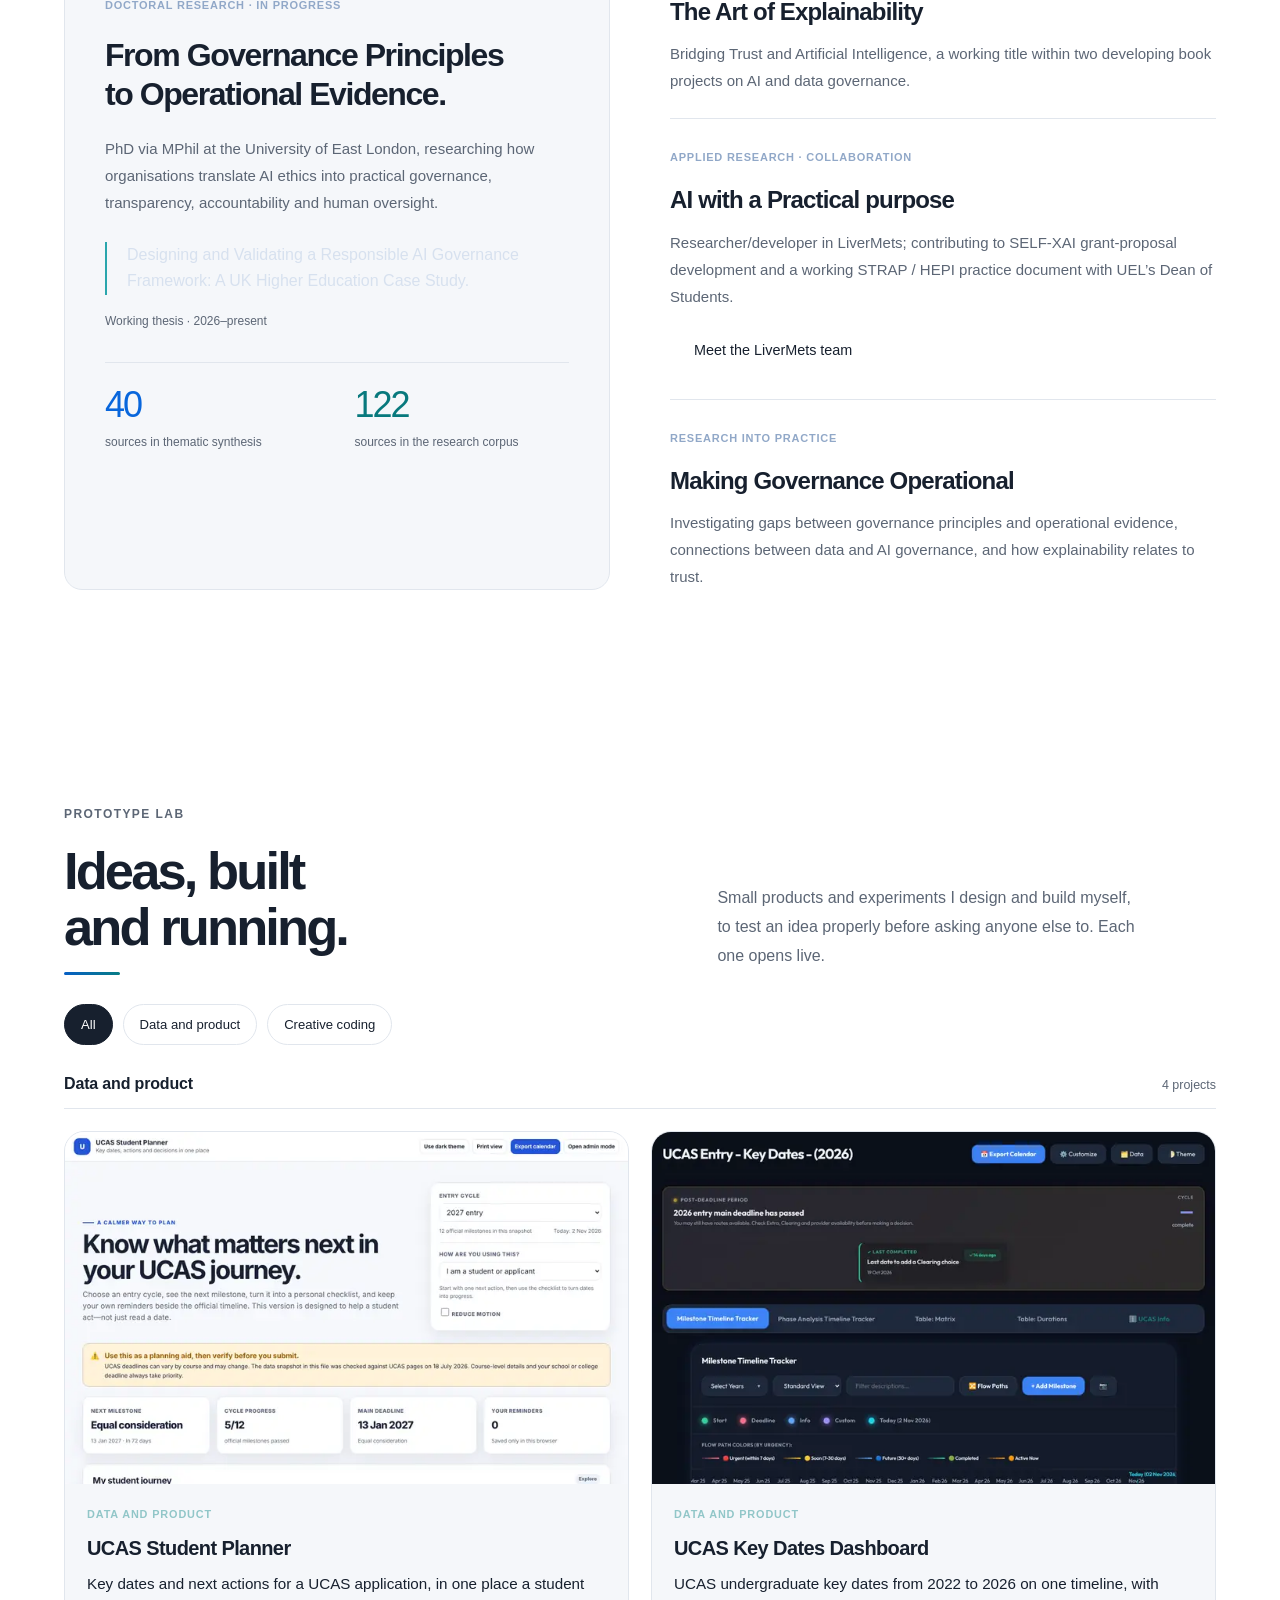
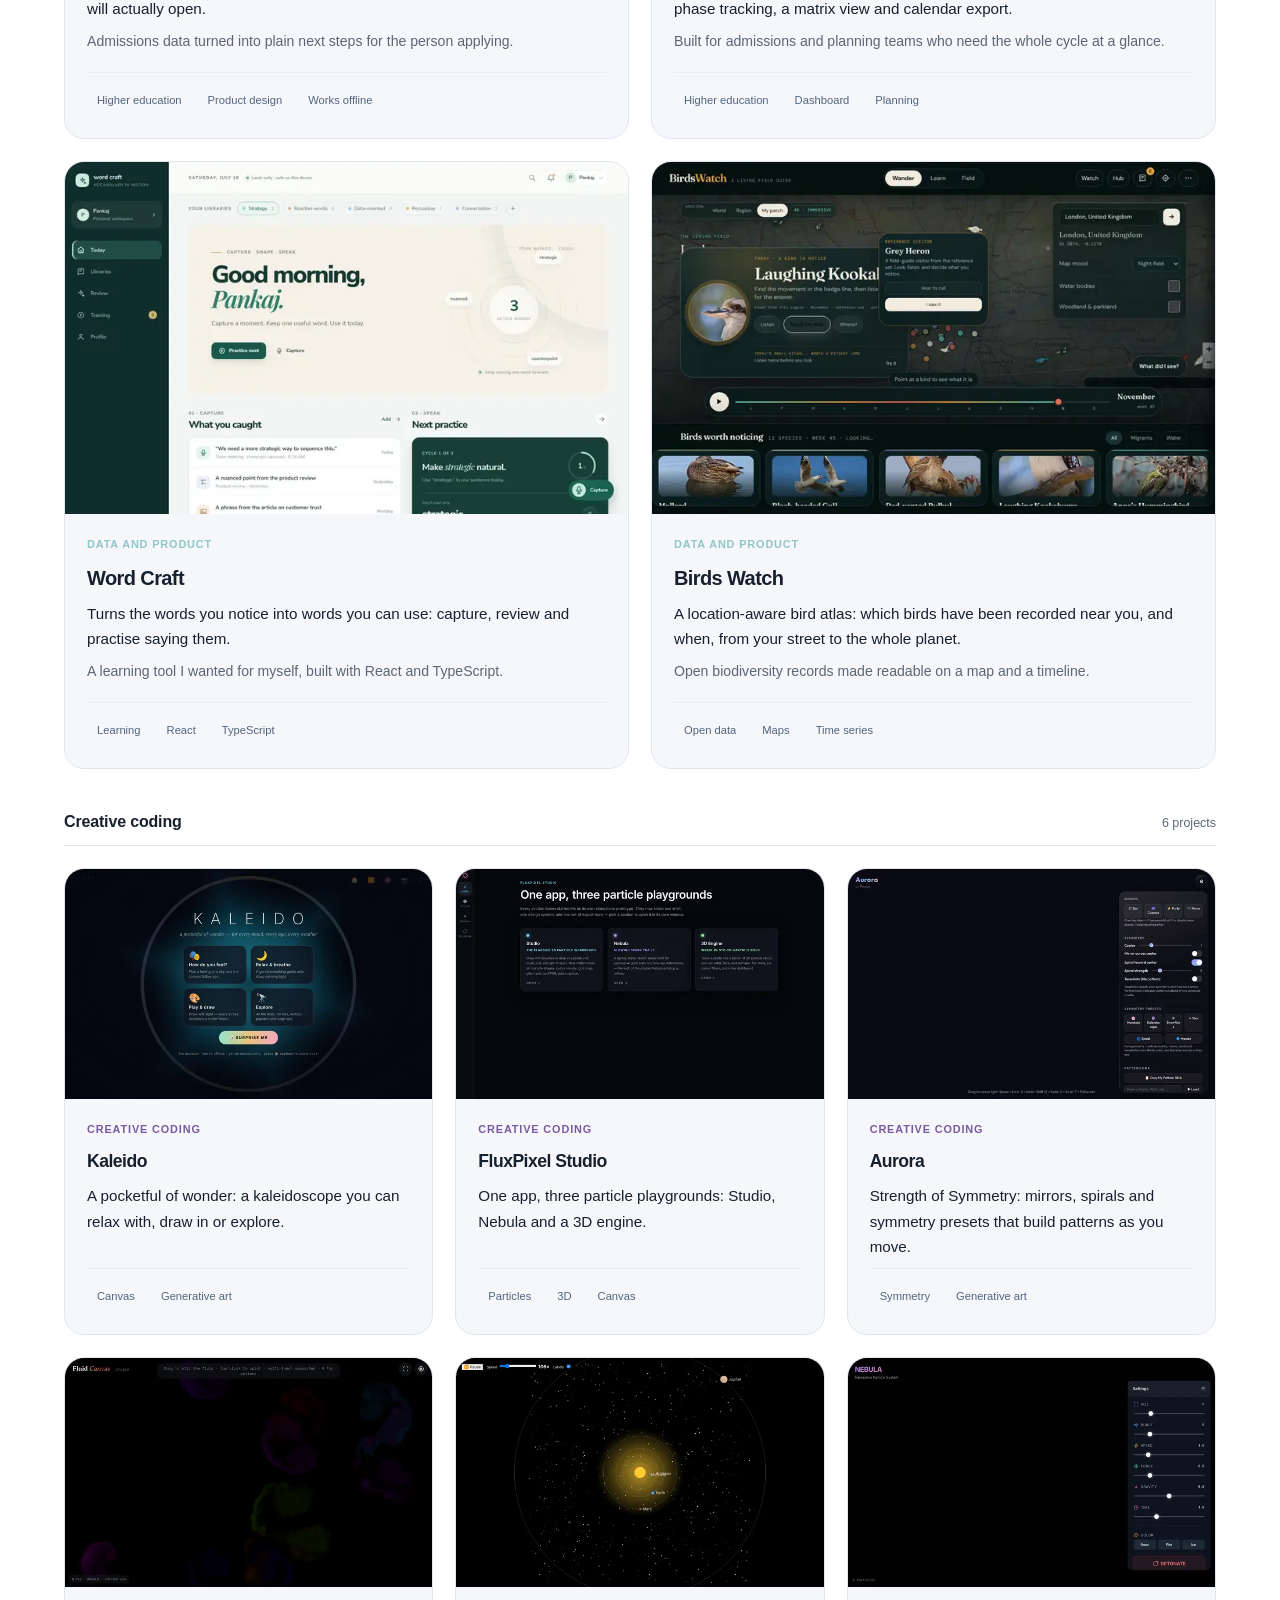
==== commit aecb93d4: "Give each impact story its own page, add sitemap and robots Co-Authored-By: Claude Sonnet 5.5 <norep" ====
--- a/index.html
+++ b/index.html
@@ -10,7 +10,7 @@
   <meta property="og:description" content="Turning Intelligence into Impact. Explore achievements in data products, telecom transformation, responsible AI and leadership enablement.">
   <meta property="og:type" content="website"><meta property="og:url" content="https://pankajsabhlock.github.io/"><meta property="og:image" content="https://pankajsabhlock.github.io/assets/share.jpg"><meta property="og:image:width" content="1200"><meta property="og:image:height" content="630"><meta property="og:image:alt" content="Pankaj Sabhlock, Head of Data Products. I turn messy data into decisions people trust."><meta name="twitter:card" content="summary_large_image"><meta name="twitter:image" content="https://pankajsabhlock.github.io/assets/share.jpg">
   <link rel="icon" type="image/svg+xml" href="data:image/svg+xml,%3Csvg xmlns='http://www.w3.org/2000/svg' viewBox='0 0 64 64'%3E%3Crect width='64' height='64' rx='16' fill='%23101a2c'/%3E%3Ctext x='32' y='41' text-anchor='middle' font-family='Arial,sans-serif' font-size='25' font-weight='600' fill='white'%3EPS%3C/text%3E%3C/svg%3E">
-  <link rel="stylesheet" href="styles.css?v=20261110-header">
+  <link rel="stylesheet" href="styles.css?v=20261116-stories">
 <link rel="stylesheet" href="certs.css?v=20261110-header"><link rel="stylesheet" href="motion.css"><link rel="stylesheet" href="projects.css?v=202611021800"><link rel="stylesheet" href="theme.css?v=202611112300">
 <script type="application/ld+json">{"@context":"https://schema.org","@type":"Person","name":"Pankaj Sabhlock","honorificSuffix":"C.Eng. (IEI)","jobTitle":"Head of Data Products","description":"Head of Data Products at the University of East London. AI and data strategy, responsible governance and BI leadership across UK higher education and telecom.","url":"https://pankajsabhlock.github.io/","image":"https://pankajsabhlock.github.io/portrait.png","worksFor":{"@type":"CollegeOrUniversity","name":"University of East London","url":"https://www.uel.ac.uk/"},"alumniOf":{"@type":"CollegeOrUniversity","name":"University of East London"},"address":{"@type":"PostalAddress","addressLocality":"London","addressCountry":"GB"},"knowsAbout":["Artificial intelligence","Data strategy","Data governance","Responsible AI","Business intelligence","Power BI","Data products","Telecom capacity planning"],"sameAs":["https://www.linkedin.com/in/pankajsabhlock","https://github.com/PankajSabhlock"]}</script>
 </head>
@@ -59,16 +59,16 @@
       <div class="impact-filters" role="group" aria-label="Filter achievements"><button class="filter active" data-filter="all" aria-pressed="true">All achievements</button><button class="filter" data-filter="education" aria-pressed="false">Higher education</button><button class="filter" data-filter="telecom" aria-pressed="false">Telecom</button><button class="filter" data-filter="leadership" aria-pressed="false">Leadership</button><button class="filter" data-filter="research" aria-pressed="false">Research</button></div>
       <p class="visually-hidden" id="filter-status" aria-live="polite"></p>
       <div class="impact-grid">
-        <article class="impact-card impact-card-wide" data-domain="education"><div class="card-top"><span class="category">UK HIGHER EDUCATION</span><span class="card-year">2024–present</span></div><div class="report-metric"><span class="old-metric">950</span><span class="metric-divider" aria-hidden="true">/</span><span>200</span></div><p class="metric-caption">reports → a focused core portfolio</p><h3>Less noise. More decision value.</h3><p>Led the rationalisation of UEL’s reporting estate, reducing duplication and focusing effort on information that supports real business needs.</p><p class="impact-basis">Basis: UEL role records, 2024 to present, as reported by the employer. Related: <a href="#recognition">Vice-Chancellor and President's Service Excellence Award, 2026</a>.</p><button class="story-button" data-story="reporting" aria-haspopup="dialog">Read the story <span aria-hidden="true">+</span></button></article>
-        <article class="impact-card" data-domain="telecom"><div class="card-top"><span class="category">AI IN TELECOM</span><span class="card-year">ZTE / Ooredoo</span></div><div class="big-metric">34<span>%</span></div><p class="metric-caption">reported network KPI improvement</p><h3>Better performance through capacity.</h3><p>AI-enabled capacity enhancement, forecasting and automation contributed to better network performance and a reported <span class="number-highlight">18%</span> monthly revenue improvement.</p><p class="impact-basis">Basis: figures reported by ZTE and Ooredoo for the programme. Related: <a href="#certificates" data-cert="c37">ZTE Outstanding Supervisor Award, 2021</a>.</p><button class="story-button" data-story="capacity" aria-haspopup="dialog">Read the story <span aria-hidden="true">+</span></button></article>
-        <article class="impact-card" data-domain="telecom"><div class="card-top"><span class="category">PROGRAMME DELIVERY</span><span class="card-year">2022–2023</span></div><div class="big-metric">3,600</div><p class="metric-caption">approximate sites in the upgrade programme</p><h3>Scale, with a clear business case.</h3><p>Co-led performance and capacity outcomes for an Ooredoo upgrade programme delivered in eight months.</p><p class="impact-basis">Basis: Ooredoo upgrade programme scope, 2022 to 2023, as reported by the employer. Related: <a href="#certificates" data-cert="c37">ZTE Outstanding Supervisor Award, 2021</a>.</p><button class="story-button" data-story="upgrade" aria-haspopup="dialog">Read the story <span aria-hidden="true">+</span></button></article>
-        <article class="impact-card" data-domain="education"><div class="card-top"><span class="category">LEARNING & ENABLEMENT</span><span class="card-year">UEL · 2024</span></div><div class="big-metric">700<span>+</span></div><p class="metric-caption">virtual-learning modules audited</p><h3>Better learning, by design.</h3><p>Reviewed quality, accessibility and alignment with learning objectives, alongside teaching AI, Big Data and Power BI.</p><p class="impact-basis">Basis: UEL module audit records, 2024, as reported by the employer. Not independently audited.</p><button class="story-button" data-story="learning" aria-haspopup="dialog">Read the story <span aria-hidden="true">+</span></button></article>
-        <article class="impact-card" data-domain="telecom"><div class="card-top"><span class="category">CUSTOMER EXPERIENCE</span><span class="card-year">TEOCO / Ooredoo</span></div><div class="big-metric">30<span>%</span></div><p class="metric-caption">approximate traffic improvement</p><h3>Capacity that creates value.</h3><p>Improvements at capacity-constrained sites contributed to higher traffic and a reported <span class="number-highlight">22%</span> monthly revenue uplift.</p><button class="story-button" data-story="consulting" aria-haspopup="dialog">Read the story <span aria-hidden="true">+</span></button></article>
-        <article class="impact-card" data-domain="telecom"><div class="card-top"><span class="category">GLOBAL DELIVERY</span><span class="card-year">Ericsson</span></div><div class="big-metric">80<span>+</span></div><p class="metric-caption">offshore resources supported</p><h3>Enable teams. Accelerate delivery.</h3><p>Coordinated tools for Sprint US Network Vision; received the ACE Award for delivery in half the target timeline.</p><button class="story-button" data-story="ericsson" aria-haspopup="dialog">Read the story <span aria-hidden="true">+</span></button></article>
-        <article class="impact-card" data-domain="telecom" hidden><div class="card-top"><span class="category">CUSTOMER SERVICE</span><span class="card-year">S TEL · 2010–2011</span></div><div class="big-metric">100<span>%</span></div><p class="metric-caption">customer-complaint SLA requirements achieved</p><h3>Customer Trust. Service Accountability.</h3><p>Aligned network planning, performance and complaint resolution around dependable service and clear commitments.</p><button class="story-button" data-story="service" aria-haspopup="dialog">Read the story <span aria-hidden="true">+</span></button></article>
-        <article class="impact-card" data-domain="leadership" hidden><div class="card-top"><span class="category">STAKEHOLDER ALIGNMENT</span><span class="card-year">UEL · March 2026 onward</span></div><div class="big-metric">0</div><p class="metric-caption">reporting service escalations from March 2026</p><h3>Shared Priorities. Clear Ownership.</h3><p>Strengthened service ownership and cross-team coordination, moving from daily escalations in January to none from March 2026.</p><button class="story-button" data-story="stakeholders" aria-haspopup="dialog">Read the story <span aria-hidden="true">+</span></button></article>
-        <article class="impact-card" data-domain="leadership" hidden><div class="card-top"><span class="category">TEAM DEVELOPMENT</span><span class="card-year">ZTE / Ooredoo</span></div><div class="big-metric">12<span>+</span></div><p class="metric-caption">engineers mentored</p><h3>Build Capability. Strengthen Delivery.</h3><p>Developed engineers through practical analytical work, operational problem-solving and clear recommendations to senior management.</p><button class="story-button" data-story="mentoring" aria-haspopup="dialog">Read the story <span aria-hidden="true">+</span></button></article>
-        <article class="impact-card" data-domain="research" hidden><div class="card-top"><span class="category">RESPONSIBLE AI RESEARCH</span><span class="card-year">UEL · In progress</span></div><div class="big-metric">122</div><p class="metric-caption">sources in the research corpus</p><h3>Research that Informs Responsible Strategy.</h3><p>A <span class="number-highlight">40-source</span> thematic synthesis informs doctoral work connecting governance principles with operational evidence in UK higher education.</p><button class="story-button" data-story="research" aria-haspopup="dialog">Read the story <span aria-hidden="true">+</span></button></article>
+        <article class="impact-card impact-card-wide" data-domain="education"><div class="card-top"><span class="category">UK HIGHER EDUCATION</span><span class="card-year">2024–present</span></div><div class="report-metric"><span class="old-metric">950</span><span class="metric-divider" aria-hidden="true">/</span><span>200</span></div><p class="metric-caption">reports → a focused core portfolio</p><h3>Less noise. More decision value.</h3><p>Led the rationalisation of UEL’s reporting estate, reducing duplication and focusing effort on information that supports real business needs.</p><p class="impact-basis">Basis: UEL role records, 2024 to present, as reported by the employer. Related: <a href="#recognition">Vice-Chancellor and President's Service Excellence Award, 2026</a>.</p><a class="story-button" href="stories/reporting/" data-story="reporting" aria-haspopup="dialog">Read the story <span aria-hidden="true">+</span></a></article>
+        <article class="impact-card" data-domain="telecom"><div class="card-top"><span class="category">AI IN TELECOM</span><span class="card-year">ZTE / Ooredoo</span></div><div class="big-metric">34<span>%</span></div><p class="metric-caption">reported network KPI improvement</p><h3>Better performance through capacity.</h3><p>AI-enabled capacity enhancement, forecasting and automation contributed to better network performance and a reported <span class="number-highlight">18%</span> monthly revenue improvement.</p><p class="impact-basis">Basis: figures reported by ZTE and Ooredoo for the programme. Related: <a href="#certificates" data-cert="c37">ZTE Outstanding Supervisor Award, 2021</a>.</p><a class="story-button" href="stories/capacity/" data-story="capacity" aria-haspopup="dialog">Read the story <span aria-hidden="true">+</span></a></article>
+        <article class="impact-card" data-domain="telecom"><div class="card-top"><span class="category">PROGRAMME DELIVERY</span><span class="card-year">2022–2023</span></div><div class="big-metric">3,600</div><p class="metric-caption">approximate sites in the upgrade programme</p><h3>Scale, with a clear business case.</h3><p>Co-led performance and capacity outcomes for an Ooredoo upgrade programme delivered in eight months.</p><p class="impact-basis">Basis: Ooredoo upgrade programme scope, 2022 to 2023, as reported by the employer. Related: <a href="#certificates" data-cert="c37">ZTE Outstanding Supervisor Award, 2021</a>.</p><a class="story-button" href="stories/upgrade/" data-story="upgrade" aria-haspopup="dialog">Read the story <span aria-hidden="true">+</span></a></article>
+        <article class="impact-card" data-domain="education"><div class="card-top"><span class="category">LEARNING & ENABLEMENT</span><span class="card-year">UEL · 2024</span></div><div class="big-metric">700<span>+</span></div><p class="metric-caption">virtual-learning modules audited</p><h3>Better learning, by design.</h3><p>Reviewed quality, accessibility and alignment with learning objectives, alongside teaching AI, Big Data and Power BI.</p><p class="impact-basis">Basis: UEL module audit records, 2024, as reported by the employer. Not independently audited.</p><a class="story-button" href="stories/learning/" data-story="learning" aria-haspopup="dialog">Read the story <span aria-hidden="true">+</span></a></article>
+        <article class="impact-card" data-domain="telecom"><div class="card-top"><span class="category">CUSTOMER EXPERIENCE</span><span class="card-year">TEOCO / Ooredoo</span></div><div class="big-metric">30<span>%</span></div><p class="metric-caption">approximate traffic improvement</p><h3>Capacity that creates value.</h3><p>Improvements at capacity-constrained sites contributed to higher traffic and a reported <span class="number-highlight">22%</span> monthly revenue uplift.</p><a class="story-button" href="stories/consulting/" data-story="consulting" aria-haspopup="dialog">Read the story <span aria-hidden="true">+</span></a></article>
+        <article class="impact-card" data-domain="telecom"><div class="card-top"><span class="category">GLOBAL DELIVERY</span><span class="card-year">Ericsson</span></div><div class="big-metric">80<span>+</span></div><p class="metric-caption">offshore resources supported</p><h3>Enable teams. Accelerate delivery.</h3><p>Coordinated tools for Sprint US Network Vision; received the ACE Award for delivery in half the target timeline.</p><a class="story-button" href="stories/ericsson/" data-story="ericsson" aria-haspopup="dialog">Read the story <span aria-hidden="true">+</span></a></article>
+        <article class="impact-card" data-domain="telecom" hidden><div class="card-top"><span class="category">CUSTOMER SERVICE</span><span class="card-year">S TEL · 2010–2011</span></div><div class="big-metric">100<span>%</span></div><p class="metric-caption">customer-complaint SLA requirements achieved</p><h3>Customer Trust. Service Accountability.</h3><p>Aligned network planning, performance and complaint resolution around dependable service and clear commitments.</p><a class="story-button" href="stories/service/" data-story="service" aria-haspopup="dialog">Read the story <span aria-hidden="true">+</span></a></article>
+        <article class="impact-card" data-domain="leadership" hidden><div class="card-top"><span class="category">STAKEHOLDER ALIGNMENT</span><span class="card-year">UEL · March 2026 onward</span></div><div class="big-metric">0</div><p class="metric-caption">reporting service escalations from March 2026</p><h3>Shared Priorities. Clear Ownership.</h3><p>Strengthened service ownership and cross-team coordination, moving from daily escalations in January to none from March 2026.</p><a class="story-button" href="stories/stakeholders/" data-story="stakeholders" aria-haspopup="dialog">Read the story <span aria-hidden="true">+</span></a></article>
+        <article class="impact-card" data-domain="leadership" hidden><div class="card-top"><span class="category">TEAM DEVELOPMENT</span><span class="card-year">ZTE / Ooredoo</span></div><div class="big-metric">12<span>+</span></div><p class="metric-caption">engineers mentored</p><h3>Build Capability. Strengthen Delivery.</h3><p>Developed engineers through practical analytical work, operational problem-solving and clear recommendations to senior management.</p><a class="story-button" href="stories/mentoring/" data-story="mentoring" aria-haspopup="dialog">Read the story <span aria-hidden="true">+</span></a></article>
+        <article class="impact-card" data-domain="research" hidden><div class="card-top"><span class="category">RESPONSIBLE AI RESEARCH</span><span class="card-year">UEL · In progress</span></div><div class="big-metric">122</div><p class="metric-caption">sources in the research corpus</p><h3>Research that Informs Responsible Strategy.</h3><p>A <span class="number-highlight">40-source</span> thematic synthesis informs doctoral work connecting governance principles with operational evidence in UK higher education.</p><a class="story-button" href="stories/research/" data-story="research" aria-haspopup="dialog">Read the story <span aria-hidden="true">+</span></a></article>
       </div>
       <button class="more-stories button button-secondary" aria-expanded="false">More Leadership &amp; Service Stories (4) <span aria-hidden="true">+</span></button>
       <p class="impact-note">Selected outcomes from my career record. Figures are approximate where indicated; telecom uplifts are reported programme outcomes to which my work contributed.</p>
@@ -90,12 +90,12 @@
     <section class="expertise-section" id="expertise"><div class="section-shell">
       <div class="section-heading"><p class="eyebrow">LEADERSHIP CAPABILITIES</p><h2>Strategy that reaches <br>the real world.</h2><p>I bring the commercial view, the technical depth and the governance discipline into the same conversation.</p></div>
       <div class="expertise-grid">
-        <article class="expertise-item"><svg class="expertise-icon" viewBox="0 0 40 40" aria-hidden="true"><path d="M8 30V19h8v11M16 30V13h8v17M24 30V7h8v23M5 33h30"/></svg><h3>Artificial Intelligence &amp; Data Strategy</h3><p>Define the problem, shape the roadmap and prioritise investment around institutional, customer and commercial outcomes.</p><div class="mini-tags"><span>AI strategy</span><span>Product roadmaps</span><span>Business cases</span></div><div class="expertise-example"><span>IN PRACTICE</span><p>Capacity forecasts and ranking models translated network demand into upgrade priorities at ZTE.</p><button class="example-link" data-story="capacity">Explore the capacity story <span aria-hidden="true">↗</span></button></div><p class="expertise-proof">Proof: <a href="#certificates" data-cert="c07">IBM Product Management</a>, <a href="#certificates" data-cert="c04">Microsoft Power BI</a>, <a href="#certificates" data-cert="c12">AWS Machine Learning Engineering</a></p></article>
+        <article class="expertise-item"><svg class="expertise-icon" viewBox="0 0 40 40" aria-hidden="true"><path d="M8 30V19h8v11M16 30V13h8v17M24 30V7h8v23M5 33h30"/></svg><h3>Artificial Intelligence &amp; Data Strategy</h3><p>Define the problem, shape the roadmap and prioritise investment around institutional, customer and commercial outcomes.</p><div class="mini-tags"><span>AI strategy</span><span>Product roadmaps</span><span>Business cases</span></div><div class="expertise-example"><span>IN PRACTICE</span><p>Capacity forecasts and ranking models translated network demand into upgrade priorities at ZTE.</p><a class="example-link" href="stories/capacity/" data-story="capacity">Explore the capacity story <span aria-hidden="true">↗</span></a></div><p class="expertise-proof">Proof: <a href="#certificates" data-cert="c07">IBM Product Management</a>, <a href="#certificates" data-cert="c04">Microsoft Power BI</a>, <a href="#certificates" data-cert="c12">AWS Machine Learning Engineering</a></p></article>
         <article class="expertise-item"><svg class="expertise-icon" viewBox="0 0 40 40" aria-hidden="true"><path d="M20 5 32 10v10c0 8-12 15-12 15S8 28 8 20V10Z"/><path d="m14 20 4 4 8-9"/></svg><h3>Responsible Governance</h3><p>Make ownership, transparency and human oversight part of delivery. Connect data quality, explainability and assurance with decisions people can trust.</p><div class="mini-tags"><span>Human oversight</span><span>Explainability</span><span>Accountability</span></div><div class="expertise-example"><span>IN PRACTICE</span><p><a href="#research">STRAP</a> connects explainable student-risk insights with accountable, staff-led support.</p></div><p class="expertise-proof">Proof: <a href="#certificates" data-cert="c01">Google Responsible AI</a>, <a href="#certificates" data-cert="c08">Rutgers AI Ethics in Business</a>, <a href="#certificates" data-cert="c40">UEL Data Protection</a></p></article>
-        <article class="expertise-item"><svg class="expertise-icon" viewBox="0 0 40 40" aria-hidden="true"><rect x="6" y="7" width="28" height="23" rx="4"/><path d="M12 22h4v-6h4v6h4M24 22V12h4M15 35h10M20 30v5"/></svg><h3>Leadership Enablement</h3><p>Translate complex analysis into clear priorities and recommendations. Help senior leaders understand trade-offs, set direction and act with confidence.</p><div class="mini-tags"><span>Executive insights</span><span>Decision support</span><span>Performance storytelling</span></div><div class="expertise-example"><span>IN PRACTICE</span><p>Focused UEL’s reporting estate from around <span class="number-highlight">950</span> reports to approximately <span class="number-highlight">200</span> core products.</p><button class="example-link" data-story="reporting">Explore the reporting story <span aria-hidden="true">↗</span></button></div><p class="expertise-proof">Proof: <a href="#certificates" data-cert="c39">UEL Leadership for Managers</a>, <a href="#recognition">Service Excellence Award, 2026</a></p></article>
-        <article class="expertise-item"><svg class="expertise-icon" viewBox="0 0 40 40" aria-hidden="true"><circle cx="10" cy="11" r="4"/><circle cx="30" cy="11" r="4"/><circle cx="20" cy="30" r="4"/><path d="M14 11h12M12 15l6 11M28 15l-6 11"/></svg><h3>Delivery &amp; Adoption</h3><p>Align teams, suppliers and systems through clear requirements, acceptance evidence and service ownership. Move ideas into dependable operational use.</p><div class="mini-tags"><span>Cross-functional delivery</span><span>Service improvement</span><span>Adoption</span></div><div class="expertise-example"><span>IN PRACTICE</span><p>Co-led performance and capacity outcomes for Ooredoo’s <span class="number-highlight">3,600</span>-site upgrade, completed in eight months.</p><button class="example-link" data-story="upgrade">Explore the delivery story <span aria-hidden="true">↗</span></button></div><p class="expertise-proof">Proof: <a href="#certificates" data-cert="c37">ZTE Outstanding Supervisor Award</a>, <a href="#certificates" data-cert="c30">Ericsson Ways of Working Assessment</a></p></article>
-        <article class="expertise-item"><svg class="expertise-icon" viewBox="0 0 40 40" aria-hidden="true"><circle cx="20" cy="11" r="5"/><path d="M10 33v-5c0-12 20-12 20 0v5M9 14a4 4 0 0 0-4 4M31 14a4 4 0 0 1 4 4M4 31v-4c0-4 2-6 5-7M36 31v-4c0-4-2-6-5-7"/></svg><h3>Team Building &amp; Stakeholder Management</h3><p>Develop people, align competing priorities and build trust across technical, academic and business teams. Create shared ownership of the outcome.</p><div class="mini-tags"><span>Mentoring</span><span>Stakeholder alignment</span><span>Team development</span></div><div class="expertise-example"><span>IN PRACTICE</span><p>Mentored <span class="number-highlight">12+</span> engineers at ZTE and coordinated tools delivery supporting <span class="number-highlight">80+</span> offshore resources at Ericsson.</p><button class="example-link" data-story="ericsson">Explore the team delivery story <span aria-hidden="true">↗</span></button></div></article>
-        <article class="expertise-item"><svg class="expertise-icon" viewBox="0 0 40 40" aria-hidden="true"><path d="M8 30c0-17 11-22 25-23 0 14-4 25-18 25M8 33 28 13M18 23v-8M18 23h9"/></svg><h3>Responsible Innovation &amp; Social Value</h3><p>Consider inclusion, accessibility and social Impact alongside value and risk. Bring ESG and CSR priorities into conversations about responsible AI adoption.</p><div class="mini-tags"><span>ESG &amp; CSR considerations</span><span>Accessibility</span><span>Responsible innovation</span></div><div class="expertise-example"><span>IN PRACTICE</span><p>Audited <span class="number-highlight">700+</span> learning modules for quality and accessibility; shape privacy and accessibility requirements for PAILA.</p><button class="example-link" data-story="learning">Explore the learning story <span aria-hidden="true">↗</span></button></div></article>
+        <article class="expertise-item"><svg class="expertise-icon" viewBox="0 0 40 40" aria-hidden="true"><rect x="6" y="7" width="28" height="23" rx="4"/><path d="M12 22h4v-6h4v6h4M24 22V12h4M15 35h10M20 30v5"/></svg><h3>Leadership Enablement</h3><p>Translate complex analysis into clear priorities and recommendations. Help senior leaders understand trade-offs, set direction and act with confidence.</p><div class="mini-tags"><span>Executive insights</span><span>Decision support</span><span>Performance storytelling</span></div><div class="expertise-example"><span>IN PRACTICE</span><p>Focused UEL’s reporting estate from around <span class="number-highlight">950</span> reports to approximately <span class="number-highlight">200</span> core products.</p><a class="example-link" href="stories/reporting/" data-story="reporting">Explore the reporting story <span aria-hidden="true">↗</span></a></div><p class="expertise-proof">Proof: <a href="#certificates" data-cert="c39">UEL Leadership for Managers</a>, <a href="#recognition">Service Excellence Award, 2026</a></p></article>
+        <article class="expertise-item"><svg class="expertise-icon" viewBox="0 0 40 40" aria-hidden="true"><circle cx="10" cy="11" r="4"/><circle cx="30" cy="11" r="4"/><circle cx="20" cy="30" r="4"/><path d="M14 11h12M12 15l6 11M28 15l-6 11"/></svg><h3>Delivery &amp; Adoption</h3><p>Align teams, suppliers and systems through clear requirements, acceptance evidence and service ownership. Move ideas into dependable operational use.</p><div class="mini-tags"><span>Cross-functional delivery</span><span>Service improvement</span><span>Adoption</span></div><div class="expertise-example"><span>IN PRACTICE</span><p>Co-led performance and capacity outcomes for Ooredoo’s <span class="number-highlight">3,600</span>-site upgrade, completed in eight months.</p><a class="example-link" href="stories/upgrade/" data-story="upgrade">Explore the delivery story <span aria-hidden="true">↗</span></a></div><p class="expertise-proof">Proof: <a href="#certificates" data-cert="c37">ZTE Outstanding Supervisor Award</a>, <a href="#certificates" data-cert="c30">Ericsson Ways of Working Assessment</a></p></article>
+        <article class="expertise-item"><svg class="expertise-icon" viewBox="0 0 40 40" aria-hidden="true"><circle cx="20" cy="11" r="5"/><path d="M10 33v-5c0-12 20-12 20 0v5M9 14a4 4 0 0 0-4 4M31 14a4 4 0 0 1 4 4M4 31v-4c0-4 2-6 5-7M36 31v-4c0-4-2-6-5-7"/></svg><h3>Team Building &amp; Stakeholder Management</h3><p>Develop people, align competing priorities and build trust across technical, academic and business teams. Create shared ownership of the outcome.</p><div class="mini-tags"><span>Mentoring</span><span>Stakeholder alignment</span><span>Team development</span></div><div class="expertise-example"><span>IN PRACTICE</span><p>Mentored <span class="number-highlight">12+</span> engineers at ZTE and coordinated tools delivery supporting <span class="number-highlight">80+</span> offshore resources at Ericsson.</p><a class="example-link" href="stories/ericsson/" data-story="ericsson">Explore the team delivery story <span aria-hidden="true">↗</span></a></div></article>
+        <article class="expertise-item"><svg class="expertise-icon" viewBox="0 0 40 40" aria-hidden="true"><path d="M8 30c0-17 11-22 25-23 0 14-4 25-18 25M8 33 28 13M18 23v-8M18 23h9"/></svg><h3>Responsible Innovation &amp; Social Value</h3><p>Consider inclusion, accessibility and social Impact alongside value and risk. Bring ESG and CSR priorities into conversations about responsible AI adoption.</p><div class="mini-tags"><span>ESG &amp; CSR considerations</span><span>Accessibility</span><span>Responsible innovation</span></div><div class="expertise-example"><span>IN PRACTICE</span><p>Audited <span class="number-highlight">700+</span> learning modules for quality and accessibility; shape privacy and accessibility requirements for PAILA.</p><a class="example-link" href="stories/learning/" data-story="learning">Explore the learning story <span aria-hidden="true">↗</span></a></div></article>
       </div>
       <details class="toolkit"><summary>Technical foundations <span aria-hidden="true">+</span></summary><div class="toolkit-grid"><div><h4>AI & analytics</h4><p>Python · SQL · Forecasting · ML ranking · TensorFlow · PyTorch · NLP · SHAP explainability</p></div><div><h4>Data products</h4><p>Power BI · Data modelling · ETL · AWS Data Lake · Redshift · Executive reporting</p></div><div><h4>Telecom</h4><p>RAN KPIs & KQIs · Capacity planning · Service assurance · ZTE CEM · TEMS · Actix · QGIS</p></div></div></details>
     </div></section>
@@ -148,9 +148,9 @@
     <section class="about-section"><div class="section-shell about-layout"><figure class="portrait-frame"><img src="portrait.png" alt="Pankaj Sabhlock" width="679" height="689" loading="lazy"><figcaption>London, United Kingdom</figcaption></figure><div class="about-copy"><p class="eyebrow">THE PERSON BEHIND THE WORK</p><h2>Technical Expertise. <br>Strategic Perspective.</h2><p>My career began in field engineering, understanding how networks behave, how customers experience them and what it takes to make systems work in practice.</p><p>That experience shapes my strategic perspective. I connect technical evidence with organisational priorities, build shared understanding across stakeholders and help teams turn complex ideas into practical outcomes. Clarity, accountability and useful decisions guide the work.</p><p class="about-signature">Pankaj Sabhlock</p><span class="about-caption">Engineer · Data Product Leader · Responsible AI Researcher</span></div></div></section>
     <section class="connect-section section-shell" id="connect"><p class="eyebrow">LET’S CONNECT</p><h2>Better decisions. <br>Meaningful Impact.</h2><p>For conversations about AI and data strategy, responsible governance, research partnerships or leadership enablement.</p><div class="connect-actions"><a class="button button-primary" href="mailto:pankajsabhlock@gmail.com">Email Pankaj</a><a class="button button-secondary" href="https://www.linkedin.com/in/pankajsabhlock" target="_blank" rel="noopener noreferrer">Connect on LinkedIn</a><a class="button button-secondary" href="https://github.com/PankajSabhlock" target="_blank" rel="noopener noreferrer">GitHub</a></div><a class="email-address" href="mailto:pankajsabhlock@gmail.com">pankajsabhlock@gmail.com</a></section>
     <section class="source-section section-shell"><details><summary>Profile sources <span aria-hidden="true">+</span></summary><p>Career achievements, roles and credentials draw on my Master Career CV (2026) and <a href="https://www.linkedin.com/in/pankajsabhlock" target="_blank" rel="noopener noreferrer">LinkedIn profile</a>. Portrait: <a href="https://www.livermets.org/team" target="_blank" rel="noopener noreferrer">LiverMets team page</a> (© UEL). Research and writing statuses are shown in their respective sections. Data and Governance 3D icons: <a href="https://3dicons.co/about" target="_blank" rel="noopener noreferrer">3dicons V1</a> (CC0); Artificial Intelligence icon generated for this website. Award photograph: my public LinkedIn award post.</p></details></section>
-    <dialog id="story-dialog" aria-labelledby="story-title"><div class="dialog-inner"><button class="dialog-close" aria-label="Close achievement story">×</button><p class="eyebrow" id="story-category"></p><h2 id="story-title"></h2><p class="dialog-context" id="story-context"></p><div id="story-body"></div><div class="dialog-source">Source: Master Career CV, 2026 · Outcomes stated with their original context.</div></div></dialog>
+    <dialog id="story-dialog" aria-labelledby="story-title"><div class="dialog-inner"><button class="dialog-close" aria-label="Close achievement story">×</button><p class="eyebrow" id="story-category"></p><h2 id="story-title"></h2><p class="dialog-context" id="story-context"></p><div id="story-body"></div><p class="dialog-pagelink"><a id="story-page-link" href="stories/">Open this story as its own page ↗</a></p><div class="dialog-source">Source: Master Career CV, 2026 · Outcomes stated with their original context.</div></div></dialog>
   </main>
   <footer class="section-shell site-footer"><a class="identity" href="#home" aria-label="Pankaj Sabhlock, Chartered Engineer India, home"><span class="identity-copy"><span class="name-line"><span class="person-name">Pankaj Sabhlock</span><span class="honorific">C.Eng. (IEI)</span></span><span class="fellow-caption" title="Fellow of the Institution of Engineers (India) and the Institution of Electronics and Telecommunication Engineers">Fellow · IEI, IETE</span></span></a><span>AI · Data · Responsible leadership</span><span>© 2026 Pankaj Sabhlock</span></footer>
-  <script>/* NAV TABS */(function(){var nav=document.querySelector(".desktop-nav");if(!nav)return;var map={};nav.querySelectorAll("a").forEach(function(a){map[a.getAttribute("href")]=a});var tabs=[["#impact"],["Career",["#journey","#expertise"]],["Proof",["#recognition","#recommendations","#credentials","#learning"]],["Work",["#research","#lab"]],["#speaking"]];nav.textContent="";tabs.forEach(function(t){if(typeof t[0]==="string"&&t.length===1){var s=map[t[0]];if(!s)return;s.classList.add("nav-solo");nav.appendChild(s);return}var w=document.createElement("div");w.className="nav-group";var b=document.createElement("button");b.type="button";b.className="nav-group-btn";b.textContent=t[0];var m=document.createElement("div");m.className="nav-group-menu";t[1].forEach(function(h){var a=map[h];if(!a)return;a.addEventListener("click",function(){w.classList.remove("open");if(document.activeElement)document.activeElement.blur()});m.appendChild(a)});w.appendChild(b);w.appendChild(m);nav.appendChild(w);b.addEventListener("click",function(){w.classList.toggle("open")})});document.addEventListener("click",function(e){if(!e.target.closest(".nav-group"))document.querySelectorAll(".nav-group.open").forEach(function(n){n.classList.remove("open")})})})();</script><script src="site.js?v=202611121041" defer></script>
+  <script>/* NAV TABS */(function(){var nav=document.querySelector(".desktop-nav");if(!nav)return;var map={};nav.querySelectorAll("a").forEach(function(a){map[a.getAttribute("href")]=a});var tabs=[["#impact"],["Career",["#journey","#expertise"]],["Proof",["#recognition","#recommendations","#credentials","#learning"]],["Work",["#research","#lab"]],["#speaking"]];nav.textContent="";tabs.forEach(function(t){if(typeof t[0]==="string"&&t.length===1){var s=map[t[0]];if(!s)return;s.classList.add("nav-solo");nav.appendChild(s);return}var w=document.createElement("div");w.className="nav-group";var b=document.createElement("button");b.type="button";b.className="nav-group-btn";b.textContent=t[0];var m=document.createElement("div");m.className="nav-group-menu";t[1].forEach(function(h){var a=map[h];if(!a)return;a.addEventListener("click",function(){w.classList.remove("open");if(document.activeElement)document.activeElement.blur()});m.appendChild(a)});w.appendChild(b);w.appendChild(m);nav.appendChild(w);b.addEventListener("click",function(){w.classList.toggle("open")})});document.addEventListener("click",function(e){if(!e.target.closest(".nav-group"))document.querySelectorAll(".nav-group.open").forEach(function(n){n.classList.remove("open")})})})();</script><script src="site.js?v=202611161230" defer></script>
 <script src="certs.js?v=202610172240" defer></script><script src="motion.js" defer></script><script src="hero-flow.js?v=202611100900" defer></script><script src="admin.js?v=202611161140" defer></script><script src="tlc.js?v=202611090100" defer></script><script src="projects.js?v=202611021800" defer></script></body>
 </html>
--- a/styles.css
+++ b/styles.css
@@ -120,3 +120,5 @@
 .sa-name-in{flex:1 1 140px;font:inherit;padding:7px 10px;border:1px solid #d5dce6;border-radius:10px}
 .sa-preset{align-items:center}
 @media(max-width:820px){.sa-drawer{right:16px;top:auto;bottom:16px;width:min(300px,calc(100vw - 32px))}}
+a.story-button,a.example-link{text-decoration:none;font-family:inherit}a.example-link{display:inline-block}
+.dialog-pagelink{margin:26px 0 0;font-size:.875rem}.dialog-pagelink a{color:var(--blue);text-decoration:none}.dialog-pagelink a:hover{text-decoration:underline}
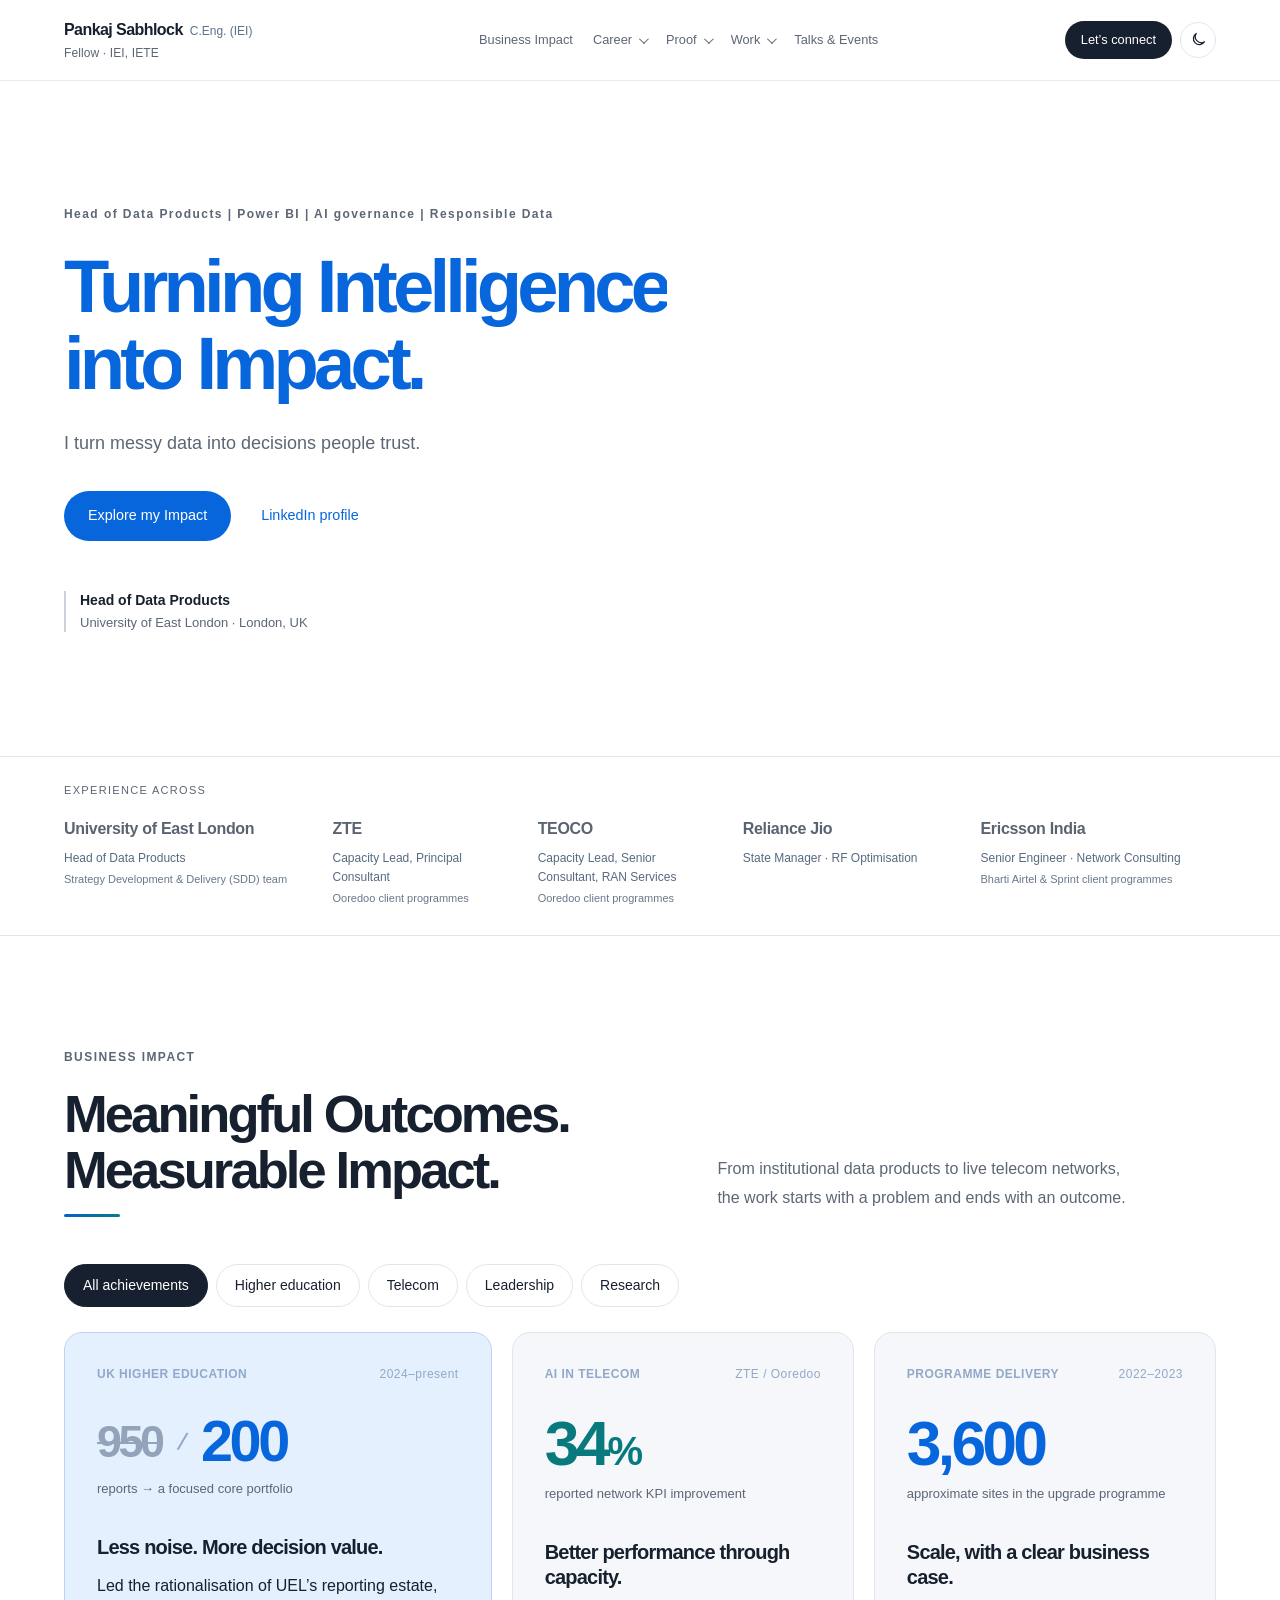
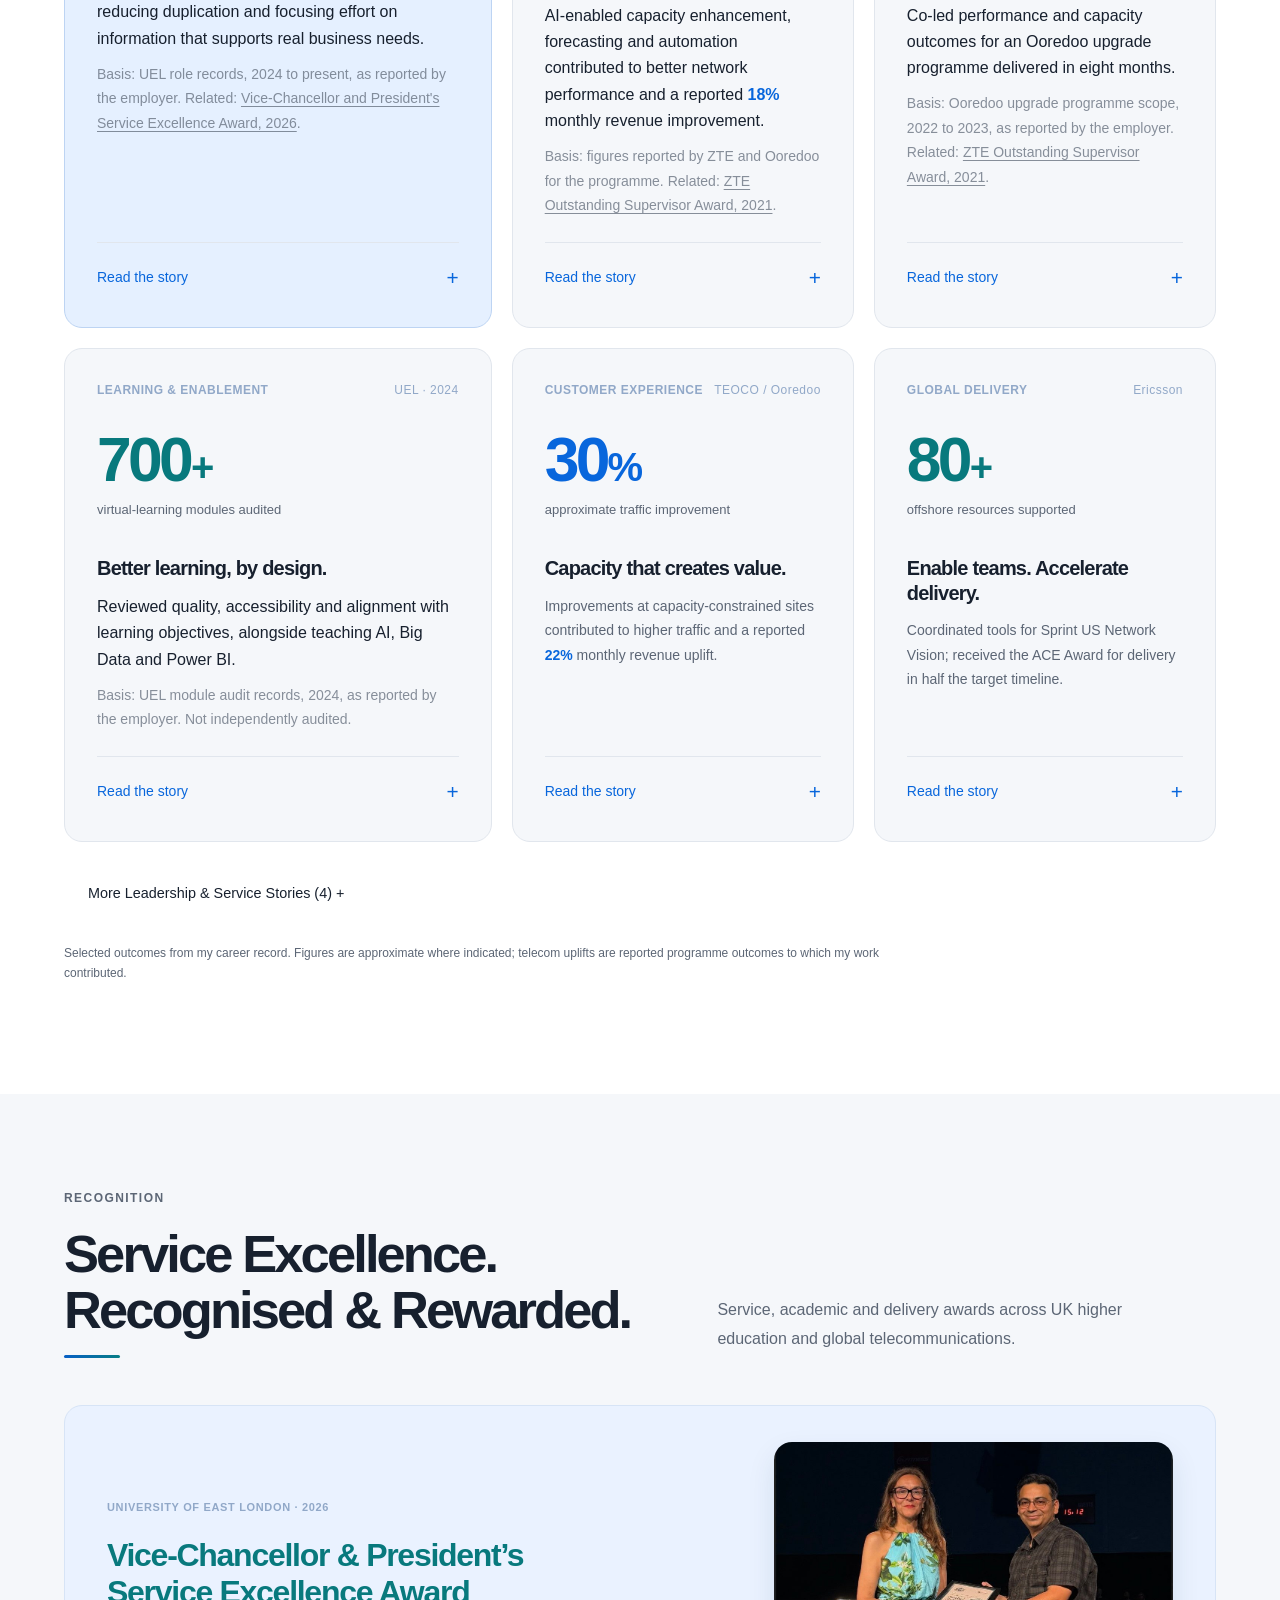
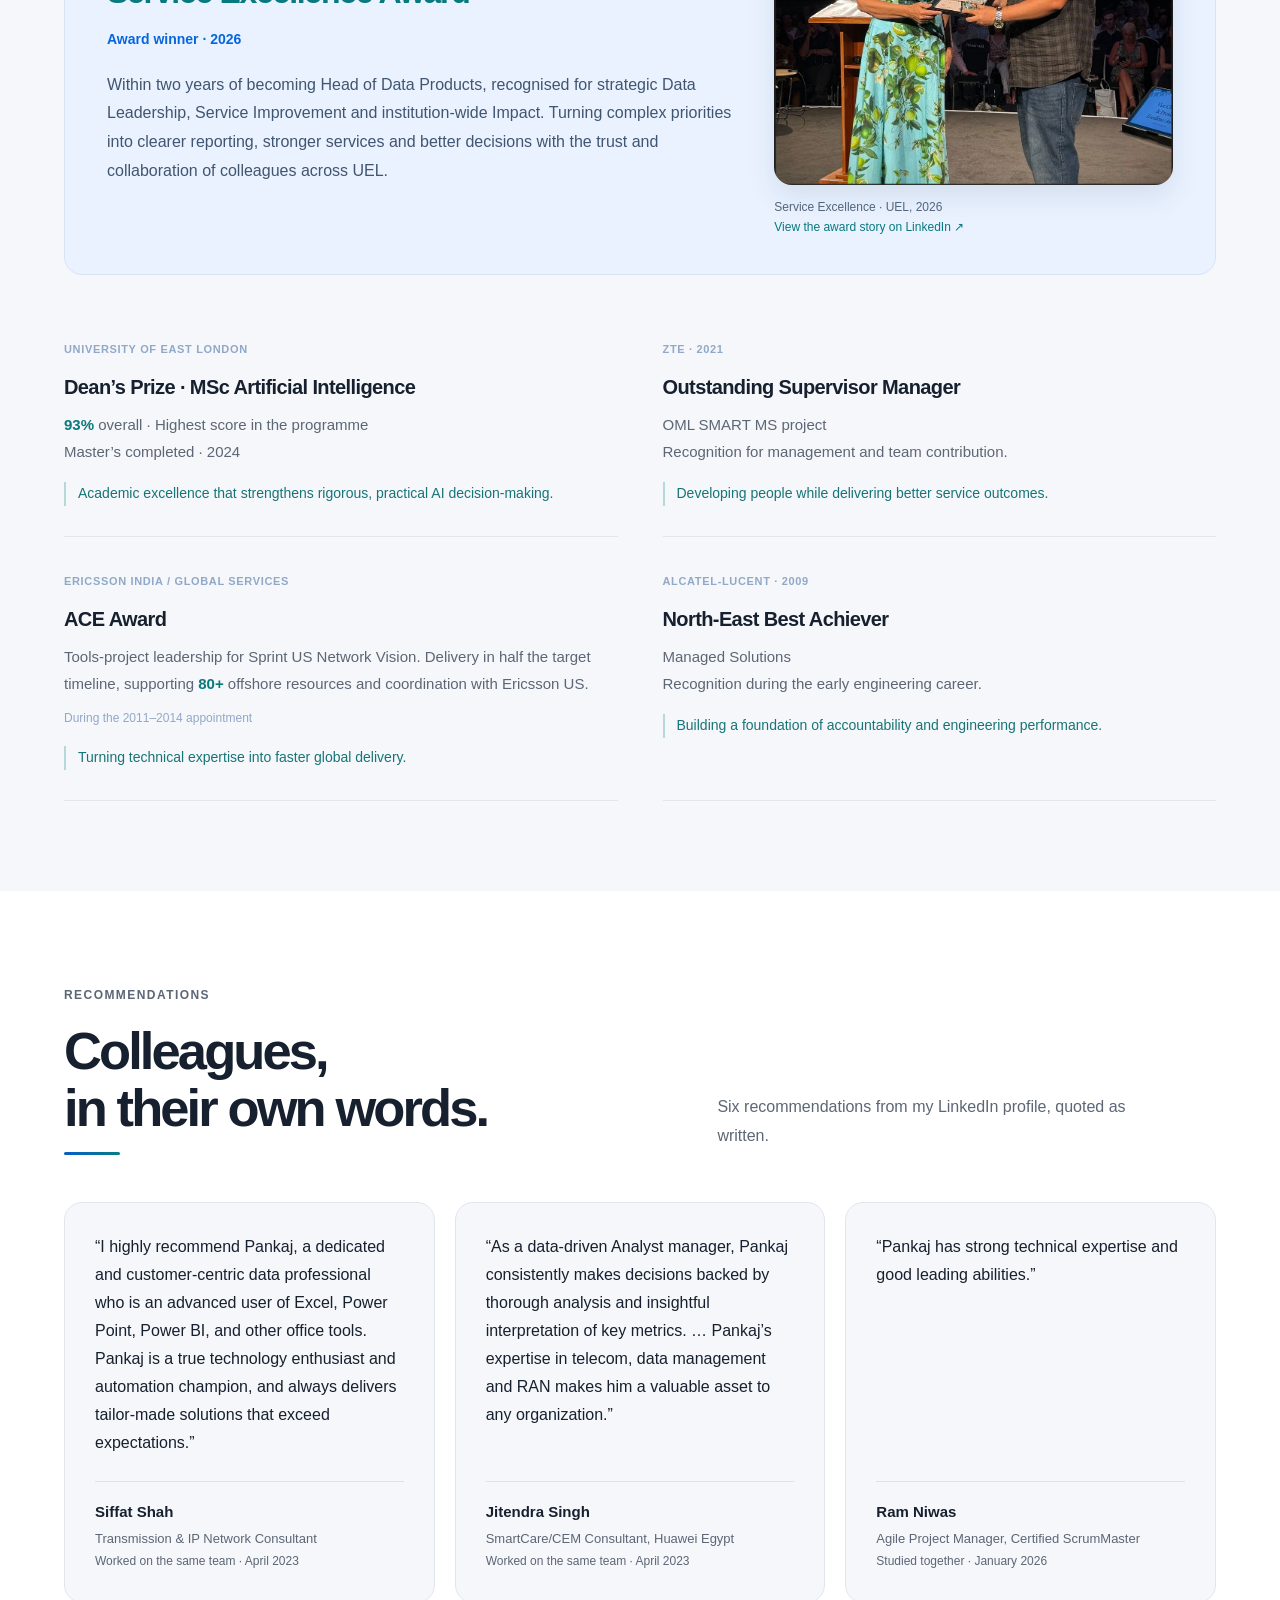
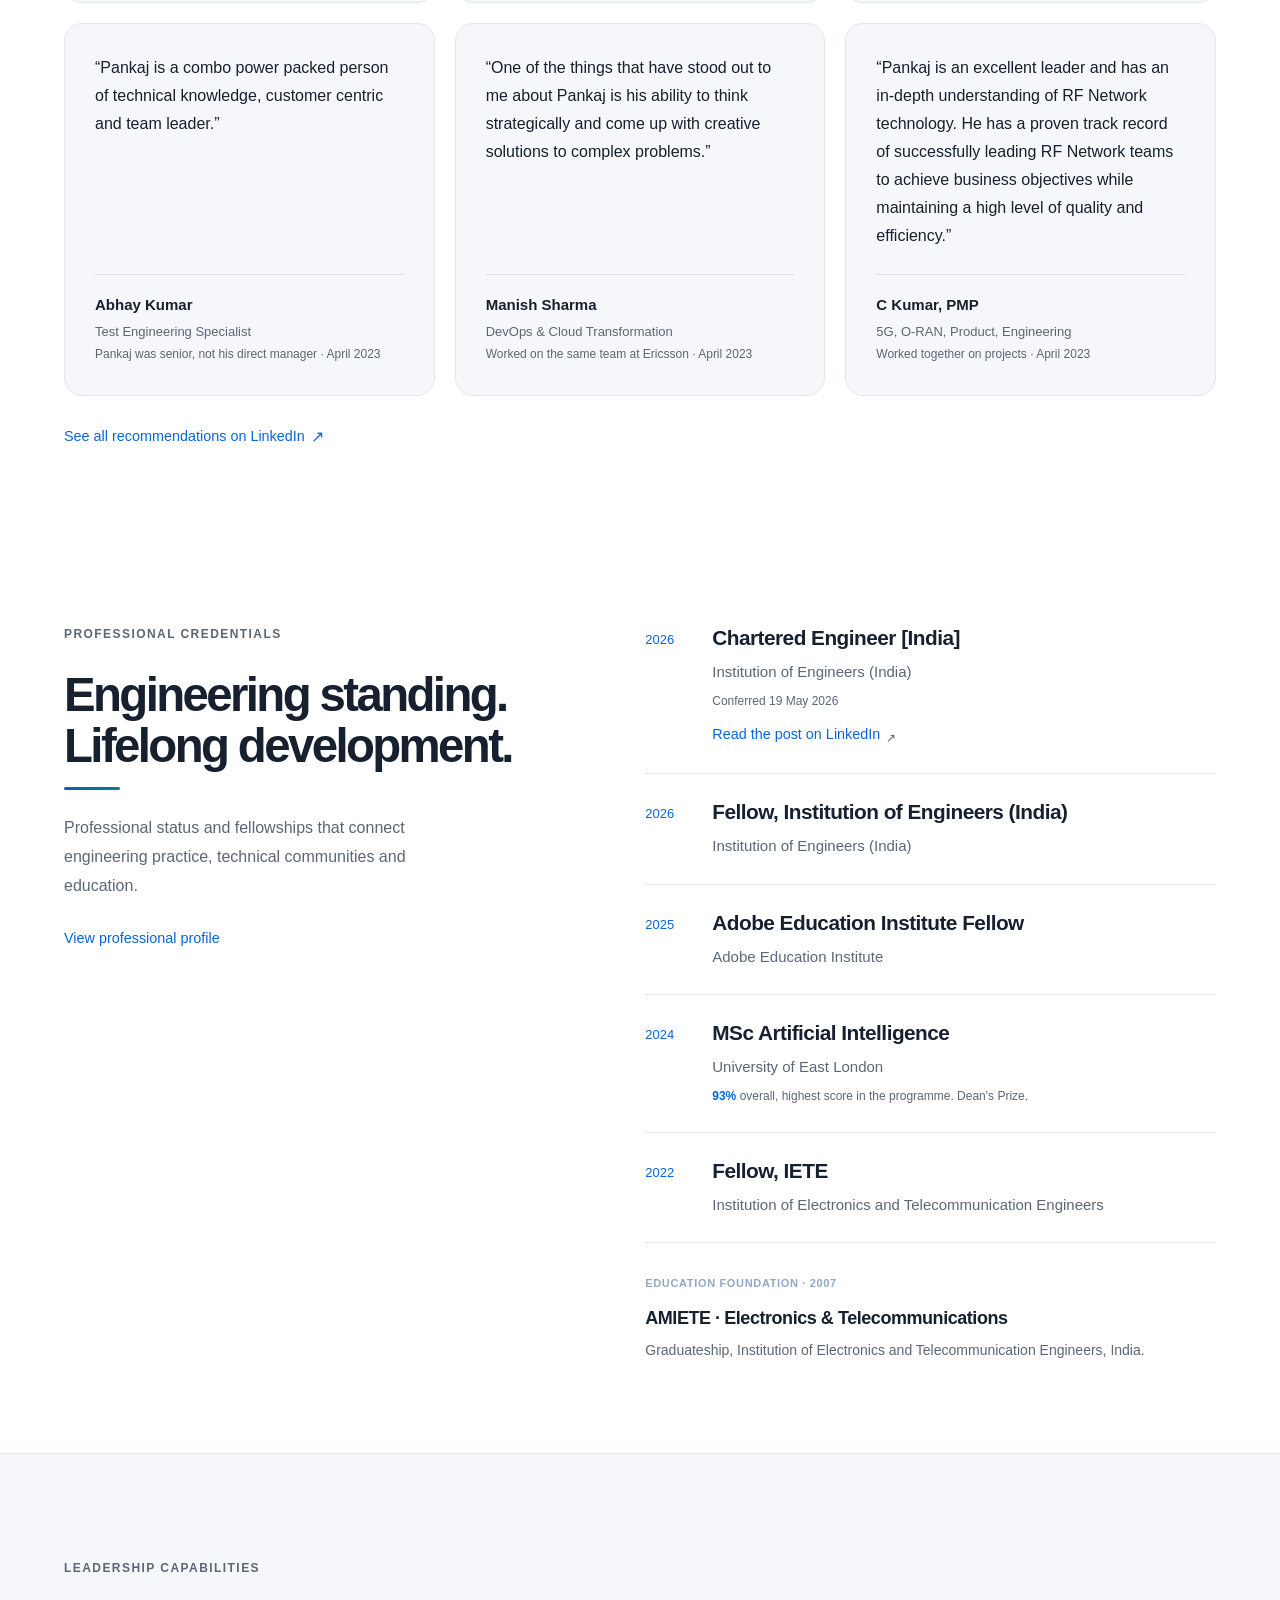
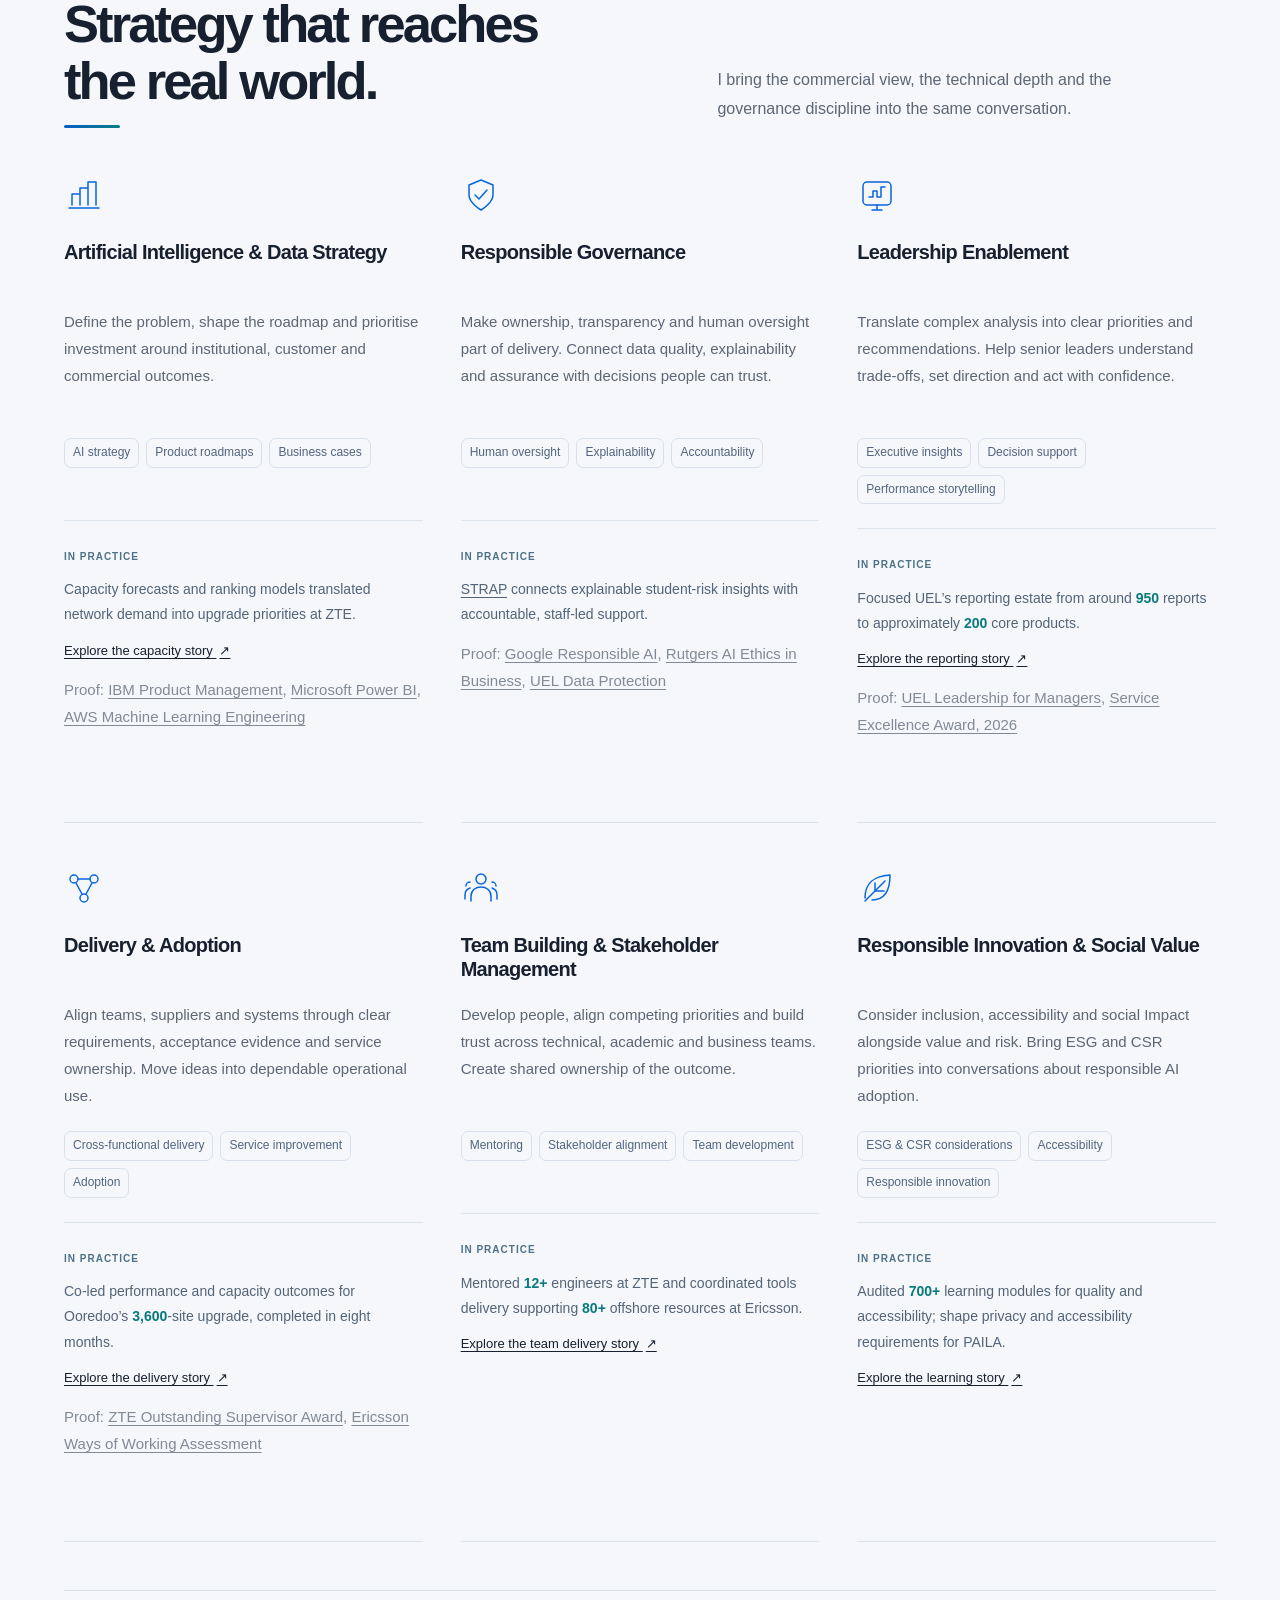
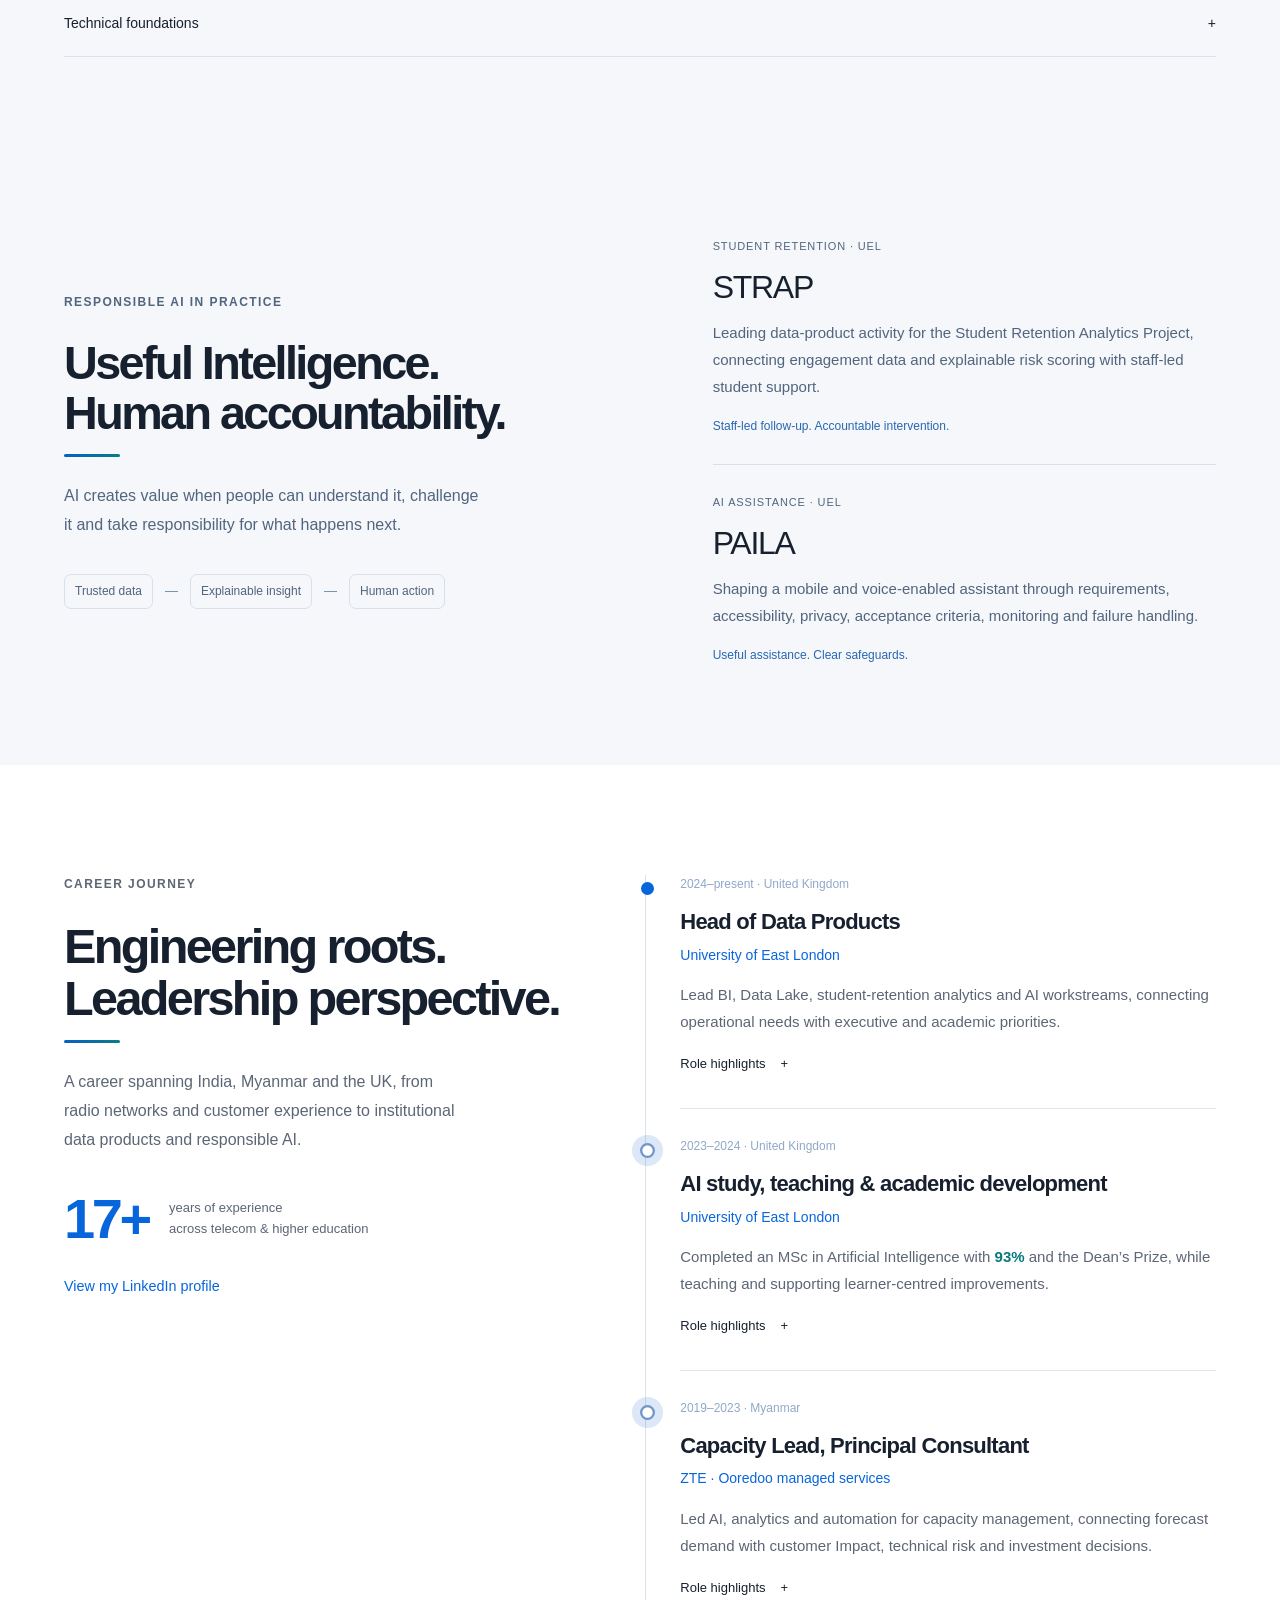
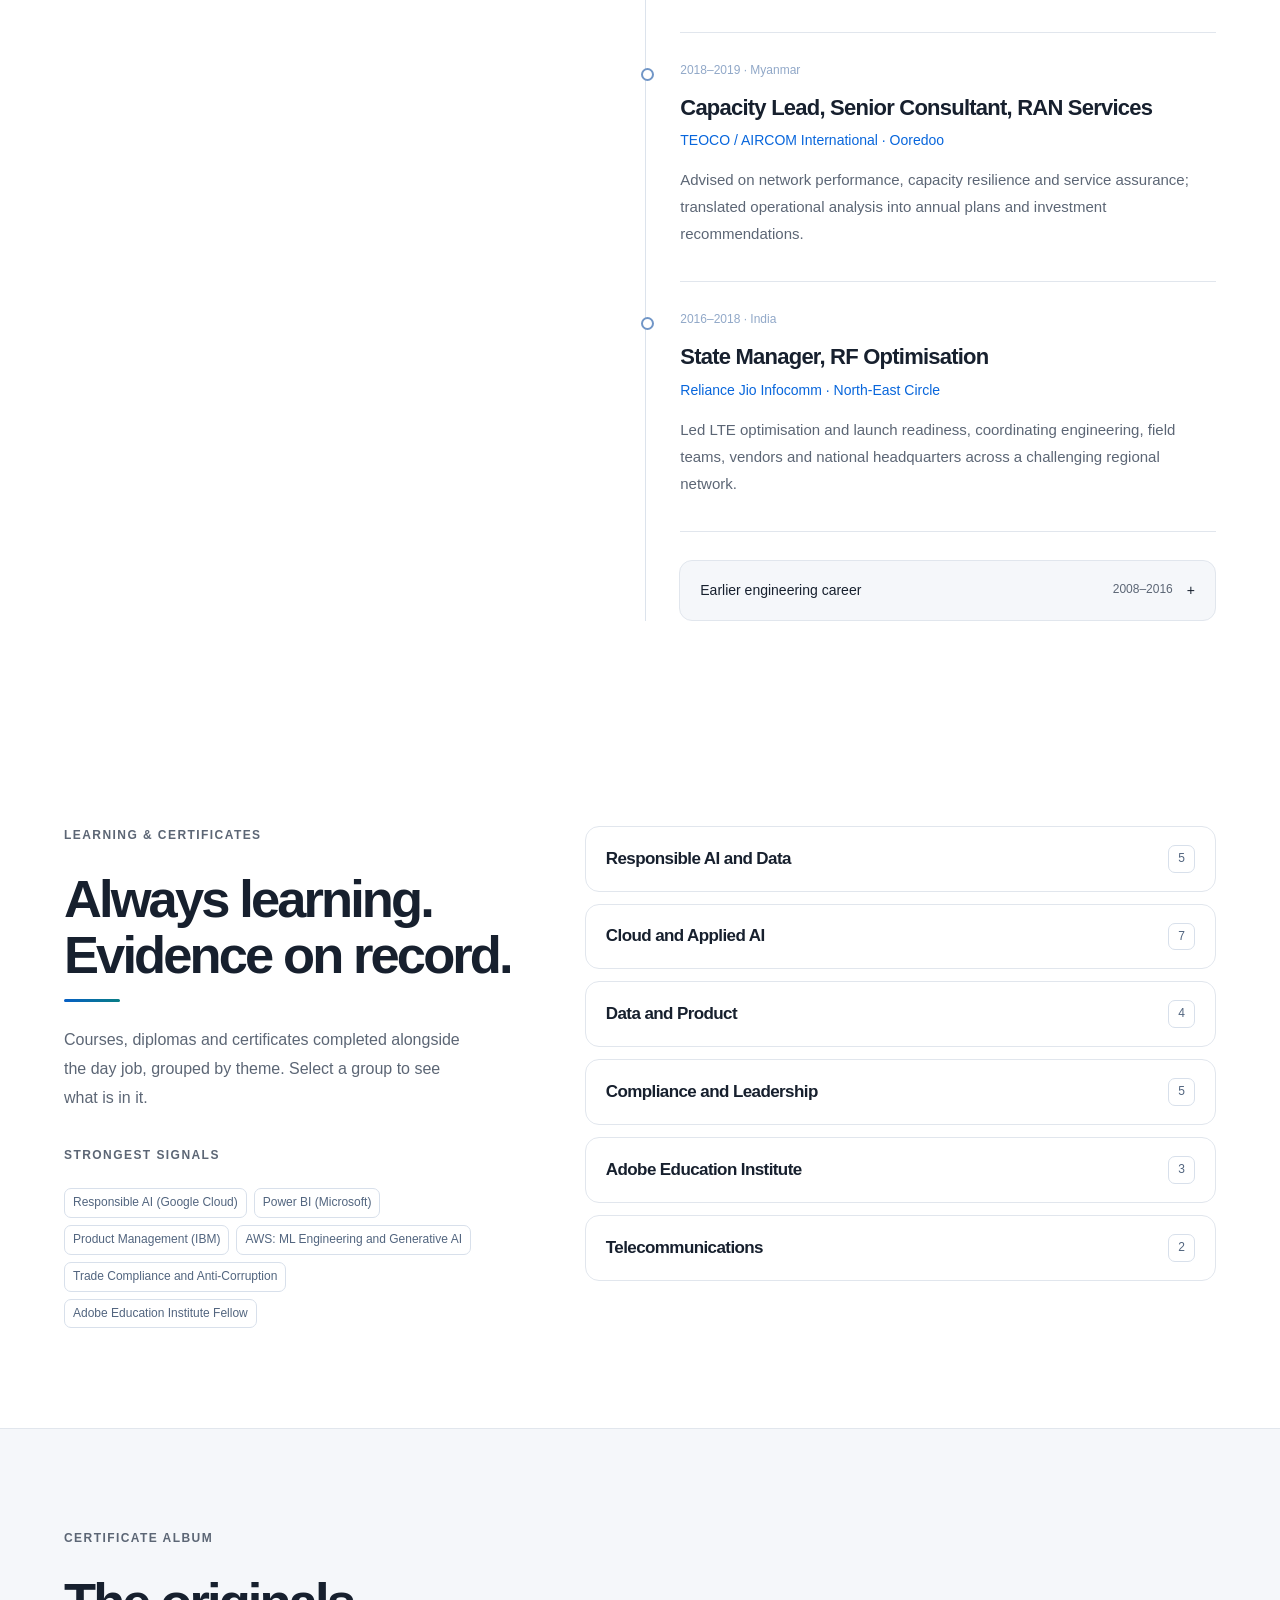
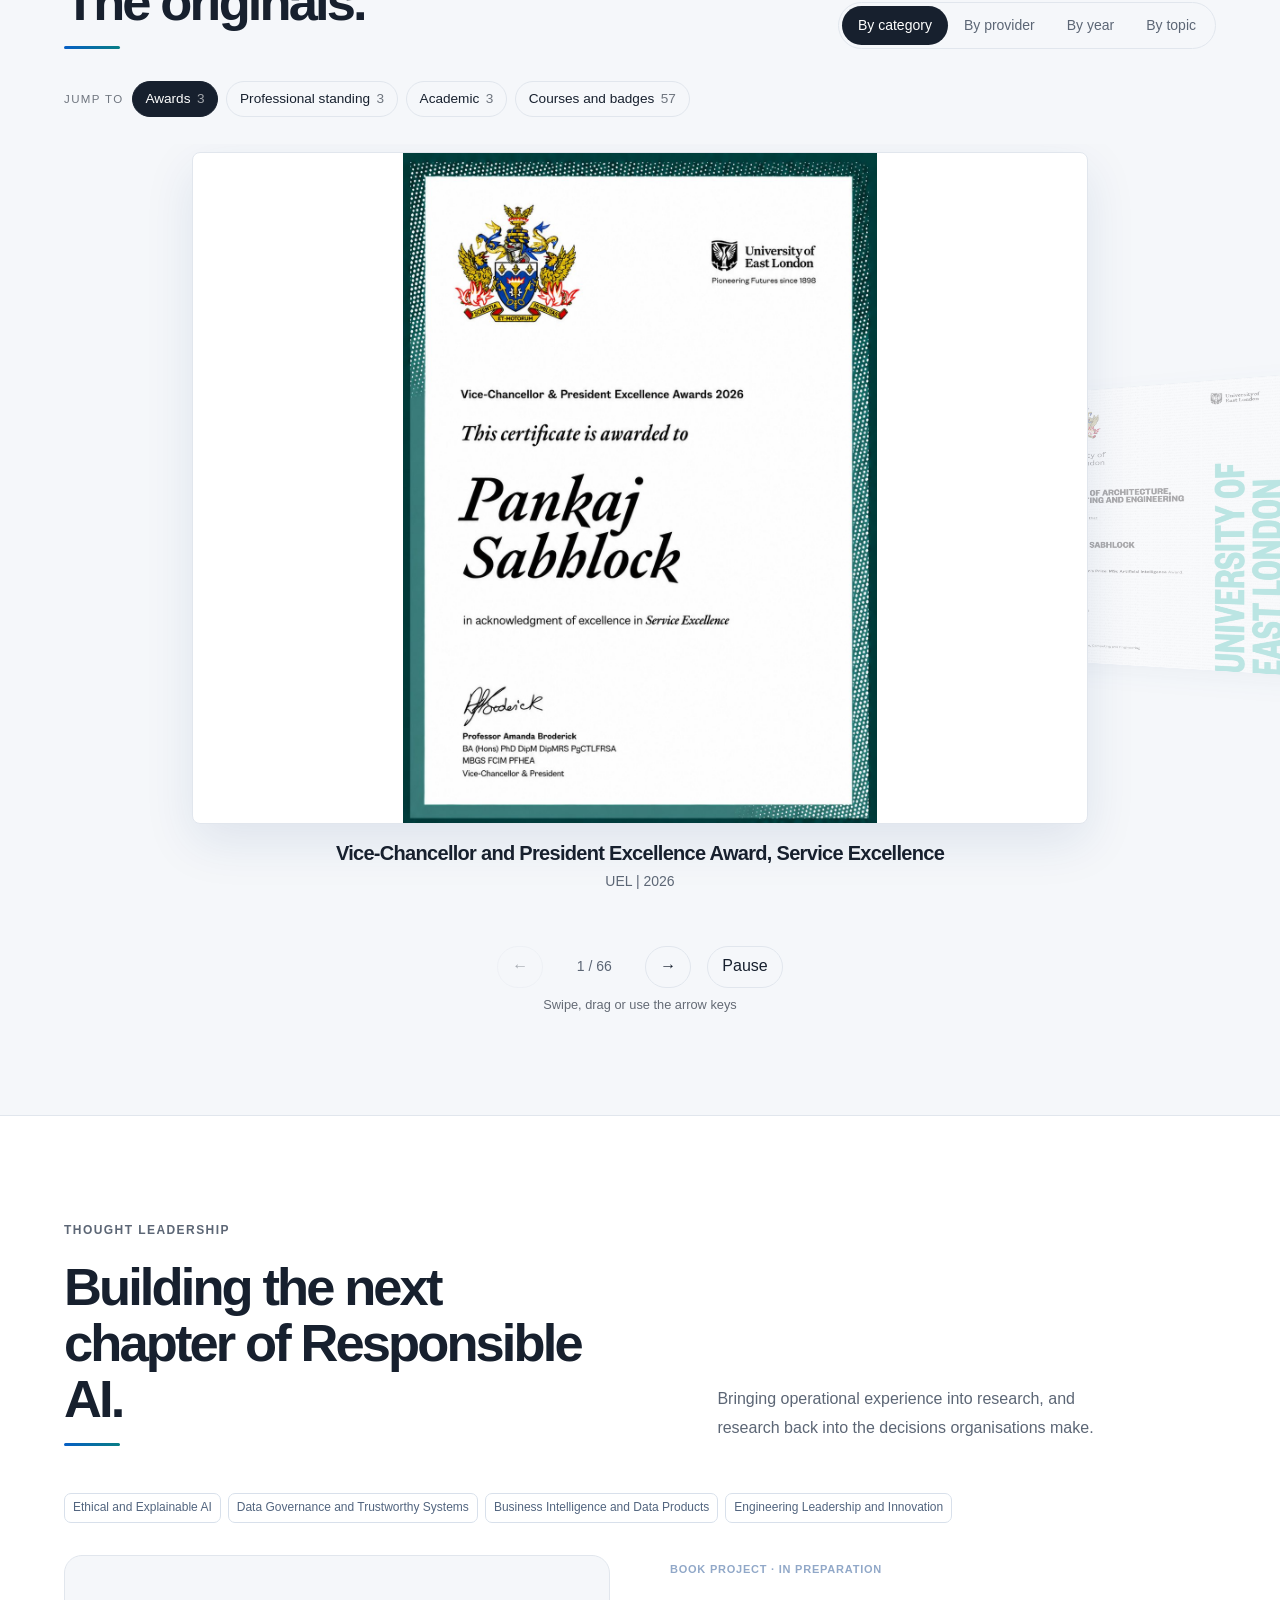
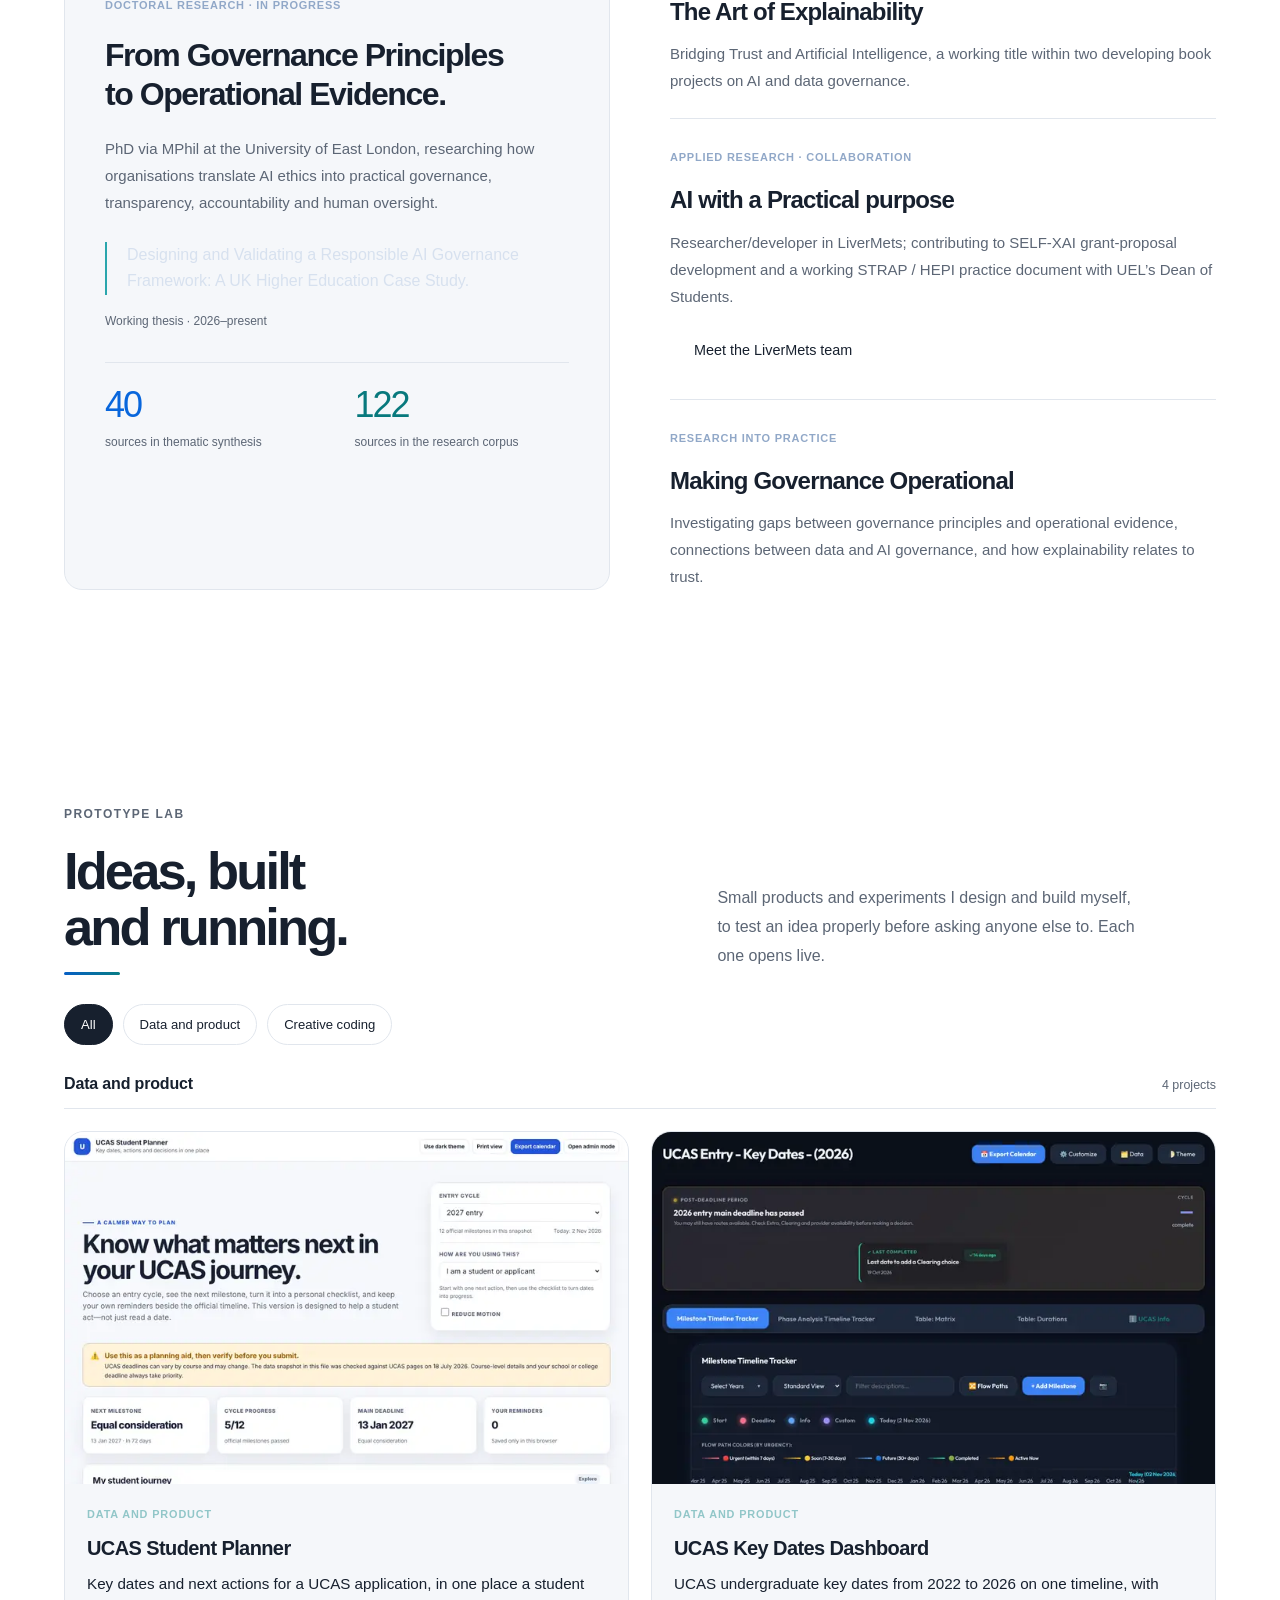
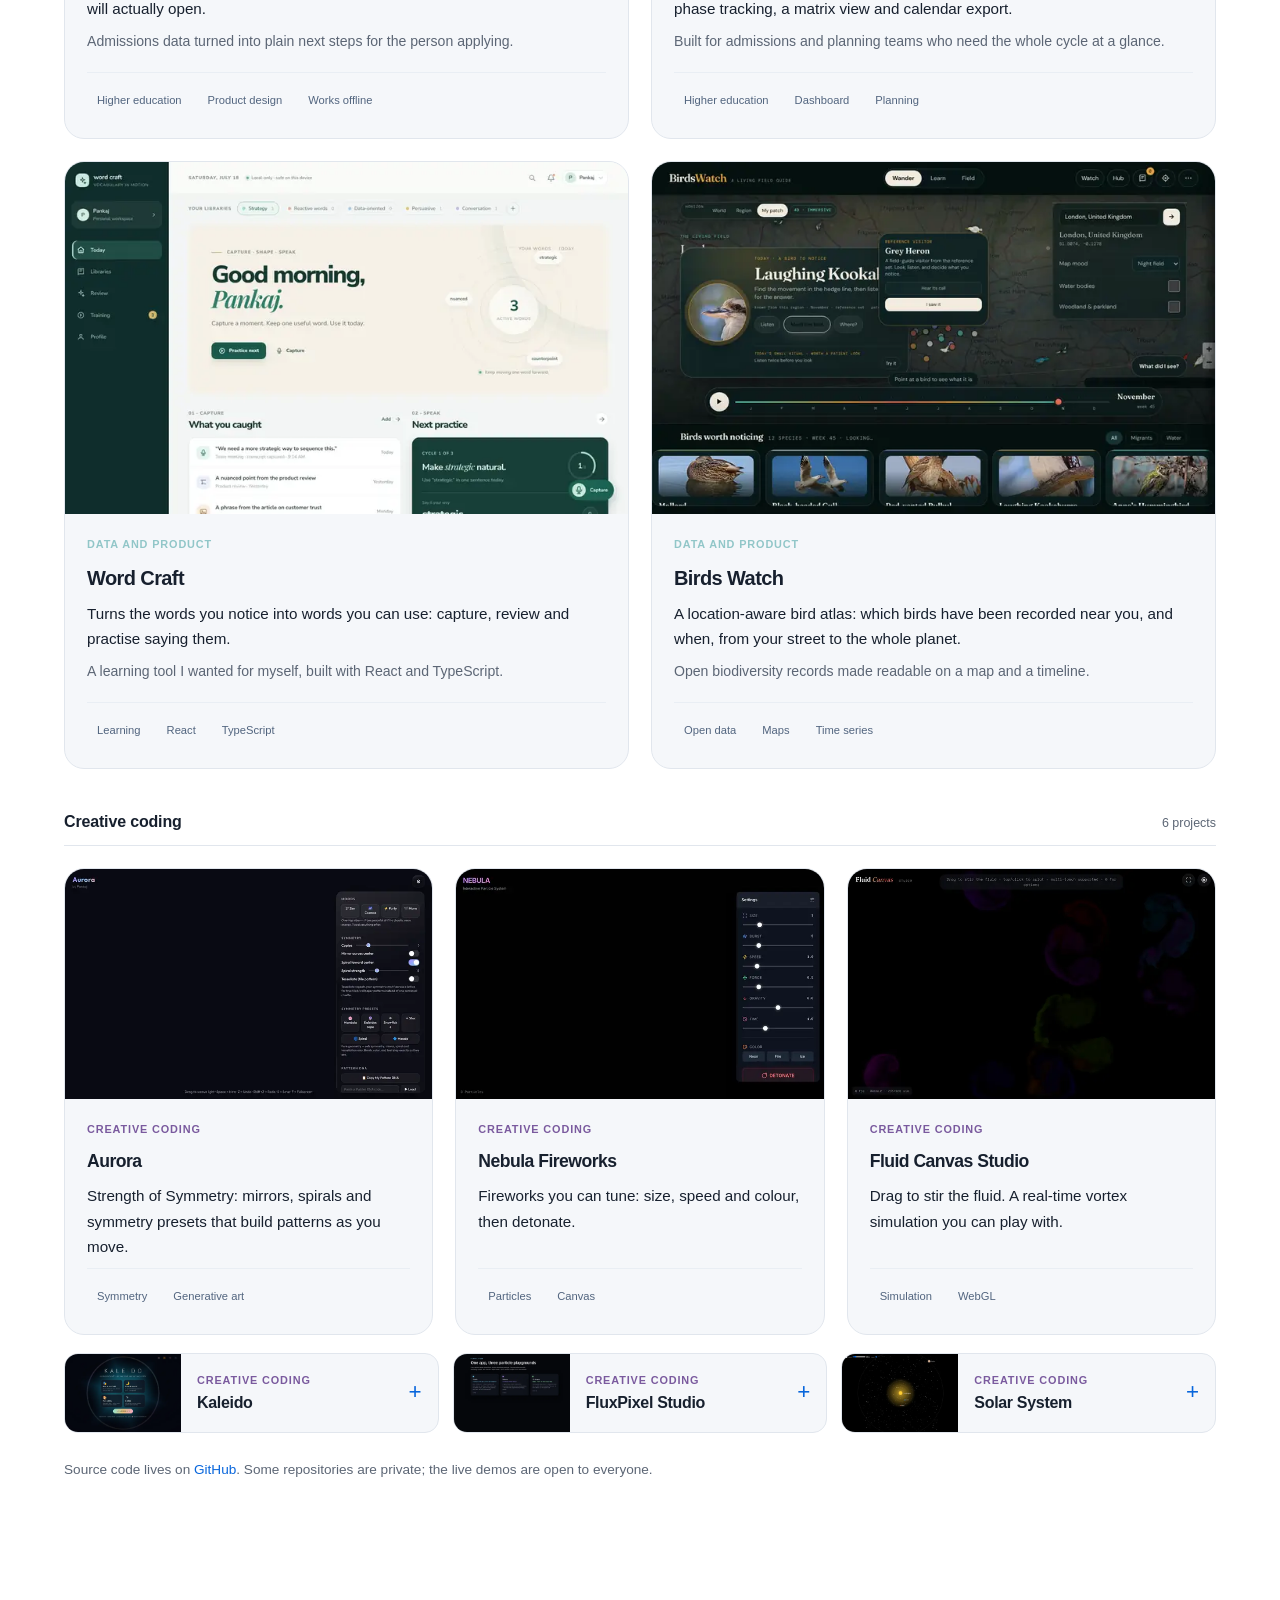
==== commit ad990043: "Merge site CSS into one file, new Creative coding layout, reorder TLC photos - site.css is built fro" ====
--- a/index.html
+++ b/index.html
@@ -10,8 +10,7 @@
   <meta property="og:description" content="Turning Intelligence into Impact. Explore achievements in data products, telecom transformation, responsible AI and leadership enablement.">
   <meta property="og:type" content="website"><meta property="og:url" content="https://pankajsabhlock.github.io/"><meta property="og:image" content="https://pankajsabhlock.github.io/assets/share.jpg"><meta property="og:image:width" content="1200"><meta property="og:image:height" content="630"><meta property="og:image:alt" content="Pankaj Sabhlock, Head of Data Products. I turn messy data into decisions people trust."><meta name="twitter:card" content="summary_large_image"><meta name="twitter:image" content="https://pankajsabhlock.github.io/assets/share.jpg">
   <link rel="icon" type="image/svg+xml" href="data:image/svg+xml,%3Csvg xmlns='http://www.w3.org/2000/svg' viewBox='0 0 64 64'%3E%3Crect width='64' height='64' rx='16' fill='%23101a2c'/%3E%3Ctext x='32' y='41' text-anchor='middle' font-family='Arial,sans-serif' font-size='25' font-weight='600' fill='white'%3EPS%3C/text%3E%3C/svg%3E">
-  <link rel="stylesheet" href="styles.css?v=20261116-stories">
-<link rel="stylesheet" href="certs.css?v=20261110-header"><link rel="stylesheet" href="motion.css"><link rel="stylesheet" href="projects.css?v=202611021800"><link rel="stylesheet" href="theme.css?v=202611112300">
+  <link rel="stylesheet" href="site.css?v=20261116-projects">
 <script type="application/ld+json">{"@context":"https://schema.org","@type":"Person","name":"Pankaj Sabhlock","honorificSuffix":"C.Eng. (IEI)","jobTitle":"Head of Data Products","description":"Head of Data Products at the University of East London. AI and data strategy, responsible governance and BI leadership across UK higher education and telecom.","url":"https://pankajsabhlock.github.io/","image":"https://pankajsabhlock.github.io/portrait.png","worksFor":{"@type":"CollegeOrUniversity","name":"University of East London","url":"https://www.uel.ac.uk/"},"alumniOf":{"@type":"CollegeOrUniversity","name":"University of East London"},"address":{"@type":"PostalAddress","addressLocality":"London","addressCountry":"GB"},"knowsAbout":["Artificial intelligence","Data strategy","Data governance","Responsible AI","Business intelligence","Power BI","Data products","Telecom capacity planning"],"sameAs":["https://www.linkedin.com/in/pankajsabhlock","https://github.com/PankajSabhlock"]}</script>
 </head>
 <body>
@@ -138,7 +137,7 @@
     <section class="speaking-section" id="speaking"><div class="section-shell">
       <div class="section-heading"><p class="eyebrow">TALKS &amp; EVENTS</p><h2>Teaching AI. <br>Sharing Practical Experience.</h2><p>Connecting industry, research and education through real examples, clear explanations and applied decision-making.</p></div>
       <div class="speaking-grid">
-        <article class="speaking-item speaking-feature tlc-panel"><span class="speaking-label">INVITED PANELLIST · NOVEMBER 2026</span><h3>Responsible AI in Practice: From Principles to Measurable Impact</h3><p>Panellist at the TLC Connect Data &amp; AI Summit 2026, hosted by the Technology Leaders Club at Allianz Stadium, Twickenham. I joined senior leaders from NHS England, Heathrow and AICPA to ask a plain question: how do we know AI can be trusted? My point was that technical success does not always mean responsible outcomes. A system can perform very well and still make unfair, unexplainable or unreliable decisions.</p><div class="tlc-album" role="group" aria-roledescription="carousel" aria-label="Photos from the TLC panel"><div class="tlc-stage"><button type="button" class="tlc-arrow tlc-prev" aria-label="Previous photo">&larr;</button><div class="tlc-track" tabindex="0" aria-label="Photos, use left and right arrow keys"><figure class="tlc-slide"><img src="assets/tlc/tlc-panel-1.jpg" alt="Five panellists seated on stage in front of a screen showing the panel title Responsible AI in Practice: From Principles to Measurable Impact" width="1280" height="874" loading="lazy"><figcaption>The panel on stage: Responsible AI in Practice, from principles to measurable impact.</figcaption></figure><figure class="tlc-slide"><img src="assets/tlc/tlc-panel-2.jpg" alt="Pankaj Sabhlock holding a microphone on stage with the other panellists at the TLC Connect Data and AI Summit" width="1280" height="720" loading="lazy"><figcaption>In discussion with the panel.</figcaption></figure><figure class="tlc-slide"><img src="assets/tlc/tlc-panel-3.jpg" alt="The panel on stage with the audience in the foreground and the Technology Leaders Club stand on the right" width="1280" height="740" loading="lazy"><figcaption>The room, with the Technology Leaders Club stand on the right.</figcaption></figure></div><button type="button" class="tlc-arrow tlc-next" aria-label="Next photo">&rarr;</button></div><div class="tlc-thumbs"><button type="button" class="tlc-thumb" aria-label="Show photo 1" aria-current="true"><img src="assets/tlc/tlc-panel-1.jpg" alt="" width="92" height="54" loading="lazy"></button><button type="button" class="tlc-thumb" aria-label="Show photo 2"><img src="assets/tlc/tlc-panel-2.jpg" alt="" width="92" height="54" loading="lazy"></button><button type="button" class="tlc-thumb" aria-label="Show photo 3"><img src="assets/tlc/tlc-panel-3.jpg" alt="" width="92" height="54" loading="lazy"></button><span class="tlc-count" aria-live="polite">1 / 3</span></div><dialog class="tlc-box" aria-label="Photo enlarged"><button type="button" aria-label="Close photo">&times;</button><img alt=""></dialog></div><p class="tlc-credit">Photos: TLC Connect Data &amp; AI Summit, UK, 2026. Organised by the Technology Leaders Club. <a class="text-link" href="https://www.linkedin.com/feed/update/urn:li:activity:7523901697002225664/" target="_blank" rel="noopener noreferrer">Read the post on LinkedIn <span class="external-mark" aria-hidden="true">&#8599;</span></a></p><ul class="tlc-questions"><li><strong>Trust</strong> Can we show reliable data and AI outcomes?</li><li><strong>Accountability</strong> Who owns the consequences of AI-driven decisions?</li><li><strong>Transparency</strong> Can we explain and defend a decision when it is challenged?</li><li><strong>Value</strong> Are we measuring organisational impact alongside fairness, risk and safety?</li></ul><span class="speaking-context">Takeaway: the organisations that succeed with AI will be the ones that can show why their AI can be trusted, not only the ones that adopt it fastest.</span></article>
+        <article class="speaking-item speaking-feature tlc-panel"><span class="speaking-label">INVITED PANELLIST · NOVEMBER 2026</span><h3>Responsible AI in Practice: From Principles to Measurable Impact</h3><p>Panellist at the TLC Connect Data &amp; AI Summit 2026, hosted by the Technology Leaders Club at Allianz Stadium, Twickenham. I joined senior leaders from NHS England, Heathrow and AICPA to ask a plain question: how do we know AI can be trusted? My point was that technical success does not always mean responsible outcomes. A system can perform very well and still make unfair, unexplainable or unreliable decisions.</p><div class="tlc-album" role="group" aria-roledescription="carousel" aria-label="Photos from the TLC panel"><div class="tlc-stage"><button type="button" class="tlc-arrow tlc-prev" aria-label="Previous photo">&larr;</button><div class="tlc-track" tabindex="0" aria-label="Photos, use left and right arrow keys"><figure class="tlc-slide"><img src="assets/tlc/tlc-panel-3.jpg" alt="The panel on stage with the audience in the foreground and the Technology Leaders Club stand on the right" width="1280" height="740" loading="lazy"><figcaption>The room, with the Technology Leaders Club stand on the right.</figcaption></figure><figure class="tlc-slide"><img src="assets/tlc/tlc-panel-1.jpg" alt="Five panellists seated on stage in front of a screen showing the panel title Responsible AI in Practice: From Principles to Measurable Impact" width="1280" height="874" loading="lazy"><figcaption>The panel on stage: Responsible AI in Practice, from principles to measurable impact.</figcaption></figure><figure class="tlc-slide"><img src="assets/tlc/tlc-panel-2.jpg" alt="Pankaj Sabhlock holding a microphone on stage with the other panellists at the TLC Connect Data and AI Summit" width="1280" height="720" loading="lazy"><figcaption>In discussion with the panel.</figcaption></figure></div><button type="button" class="tlc-arrow tlc-next" aria-label="Next photo">&rarr;</button></div><div class="tlc-thumbs"><button type="button" class="tlc-thumb" aria-label="Show photo 1" aria-current="true"><img src="assets/tlc/tlc-panel-3.jpg" alt="" width="92" height="54" loading="lazy"></button><button type="button" class="tlc-thumb" aria-label="Show photo 2"><img src="assets/tlc/tlc-panel-1.jpg" alt="" width="92" height="54" loading="lazy"></button><button type="button" class="tlc-thumb" aria-label="Show photo 3"><img src="assets/tlc/tlc-panel-2.jpg" alt="" width="92" height="54" loading="lazy"></button><span class="tlc-count" aria-live="polite">1 / 3</span></div><dialog class="tlc-box" aria-label="Photo enlarged"><button type="button" aria-label="Close photo">&times;</button><img alt=""></dialog></div><p class="tlc-credit">Photos: TLC Connect Data &amp; AI Summit, UK, 2026. Organised by the Technology Leaders Club. <a class="text-link" href="https://www.linkedin.com/feed/update/urn:li:activity:7523901697002225664/" target="_blank" rel="noopener noreferrer">Read the post on LinkedIn <span class="external-mark" aria-hidden="true">&#8599;</span></a></p><ul class="tlc-questions"><li><strong>Trust</strong> Can we show reliable data and AI outcomes?</li><li><strong>Accountability</strong> Who owns the consequences of AI-driven decisions?</li><li><strong>Transparency</strong> Can we explain and defend a decision when it is challenged?</li><li><strong>Value</strong> Are we measuring organisational impact alongside fairness, risk and safety?</li></ul><span class="speaking-context">Takeaway: the organisations that succeed with AI will be the ones that can show why their AI can be trusted, not only the ones that adopt it fastest.</span></article>
         <article class="speaking-item speaking-feature"><span class="speaking-label">INVITED GUEST LECTURE · 23 JULY 2026</span><h3>AI Across Engineering Disciplines</h3><p>Delivered at the University of East London, connecting AI applications with engineering practice, limitations and governance.</p><span class="speaking-context">Acknowledged by UEL’s employer-engagement team</span></article>
         <article class="speaking-item"><span class="speaking-label">TEACHING · UEL</span><h3>AI, Big Data &amp; Power BI</h3><p>Taught and mentored master’s students during my MSc, and continue invited AI and BI guest lectures alongside data-product leadership.</p><span class="speaking-context">Industry examples · Root-cause analysis · Applied decisions</span></article>
         <article class="speaking-item"><span class="speaking-label">MENTORING · INDUSTRY &amp; EDUCATION</span><h3>Helping people put knowledge to work.</h3><p>Mentored <span class="number-highlight">12+</span> engineers at ZTE and support colleagues and students through practical problem-solving and clear technical explanations. In 2024 I also served as a Student Advisory Board Member at Career Zone.</p><span class="speaking-context">Team development · Technical confidence · Leadership Enablement</span></article>
@@ -152,5 +151,5 @@
   </main>
   <footer class="section-shell site-footer"><a class="identity" href="#home" aria-label="Pankaj Sabhlock, Chartered Engineer India, home"><span class="identity-copy"><span class="name-line"><span class="person-name">Pankaj Sabhlock</span><span class="honorific">C.Eng. (IEI)</span></span><span class="fellow-caption" title="Fellow of the Institution of Engineers (India) and the Institution of Electronics and Telecommunication Engineers">Fellow · IEI, IETE</span></span></a><span>AI · Data · Responsible leadership</span><span>© 2026 Pankaj Sabhlock</span></footer>
   <script>/* NAV TABS */(function(){var nav=document.querySelector(".desktop-nav");if(!nav)return;var map={};nav.querySelectorAll("a").forEach(function(a){map[a.getAttribute("href")]=a});var tabs=[["#impact"],["Career",["#journey","#expertise"]],["Proof",["#recognition","#recommendations","#credentials","#learning"]],["Work",["#research","#lab"]],["#speaking"]];nav.textContent="";tabs.forEach(function(t){if(typeof t[0]==="string"&&t.length===1){var s=map[t[0]];if(!s)return;s.classList.add("nav-solo");nav.appendChild(s);return}var w=document.createElement("div");w.className="nav-group";var b=document.createElement("button");b.type="button";b.className="nav-group-btn";b.textContent=t[0];var m=document.createElement("div");m.className="nav-group-menu";t[1].forEach(function(h){var a=map[h];if(!a)return;a.addEventListener("click",function(){w.classList.remove("open");if(document.activeElement)document.activeElement.blur()});m.appendChild(a)});w.appendChild(b);w.appendChild(m);nav.appendChild(w);b.addEventListener("click",function(){w.classList.toggle("open")})});document.addEventListener("click",function(e){if(!e.target.closest(".nav-group"))document.querySelectorAll(".nav-group.open").forEach(function(n){n.classList.remove("open")})})})();</script><script src="site.js?v=202611161230" defer></script>
-<script src="certs.js?v=202610172240" defer></script><script src="motion.js" defer></script><script src="hero-flow.js?v=202611100900" defer></script><script src="admin.js?v=202611161140" defer></script><script src="tlc.js?v=202611090100" defer></script><script src="projects.js?v=202611021800" defer></script></body>
+<script src="certs.js?v=202610172240" defer></script><script src="motion.js" defer></script><script src="hero-flow.js?v=202611100900" defer></script><script src="admin.js?v=202611161140" defer></script><script src="tlc.js?v=202611090100" defer></script><script src="projects.js?v=202611161300" defer></script></body>
 </html>
--- a/site.css
+++ b/site.css
@@ -0,0 +1,1062 @@
+/* GENERATED by tools/build-css.js. Edit styles.css, certs.css, motion.css, projects.css, theme.css and rebuild; do not edit this file. */
+/* ==== styles.css ==== */
+:root{--paper:#fff;--wash:#f5f7fa;--ink:#17202e;--muted:#5c6675;--blue:#0866dc;--line:#e1e6ed;--navy:#0d1b32;--radius:25px;--font:-apple-system,BlinkMacSystemFont,"Segoe UI",Helvetica,Arial,sans-serif}
+
+/* Measured motion and readable career context. */
+.visually-hidden{position:absolute;width:1px;height:1px;padding:0;margin:-1px;overflow:hidden;clip:rect(0,0,0,0);white-space:nowrap;border:0}[hidden]{display:none!important}.impact-filters{display:flex;gap:8px;flex-wrap:wrap;margin-bottom:25px}.filter{border:1px solid var(--line);border-radius:50px;background:#fff;color:var(--muted);padding:9px 18px;font-size:.875rem;cursor:pointer;transition:background .2s,color .2s}.filter.active{background:var(--ink);border-color:var(--ink);color:#fff}.filter:hover:not(.active){background:var(--wash)}.story-button{display:flex;width:100%;align-items:center;justify-content:space-between;border:0;border-top:1px solid #dce2ea;background:transparent;padding:18px 0 0;margin-top:auto;color:var(--blue);font-size:.875rem;font-weight:500;cursor:pointer;text-align:left}.story-button span{font-size:1.3rem;font-weight:300}.story-button:hover{color:#0049ab}.impact-note{font-size:.75rem;color:var(--muted);line-height:1.7;margin-top:24px;max-width:820px}.expertise-section{background:var(--wash);padding:105px 0 80px}.expertise-grid{display:grid;grid-template-columns:repeat(4,1fr);gap:35px}.expertise-item h3{font-size:1.25rem;line-height:1.2;margin-bottom:18px}.expertise-item>p{font-size:.9375rem;line-height:1.8;color:var(--muted)}.expertise-icon{width:40px;height:40px;fill:none;stroke:var(--blue);stroke-width:1.5;stroke-linecap:round;stroke-linejoin:round;margin-bottom:25px}.mini-tags{margin-top:22px;display:flex;flex-wrap:wrap;gap:7px}.mini-tags span{font-size:.75rem;border:1px solid #d8e0eb;color:#52657f;border-radius:7px;padding:4px 8px}.toolkit{margin-top:48px;border-top:1px solid #dce2ea;border-bottom:1px solid #dce2ea;padding:21px 0}.toolkit summary,.source-section summary,.timeline summary{list-style:none;cursor:pointer;display:flex;justify-content:space-between;gap:16px;font-size:.875rem;font-weight:500}.toolkit summary::-webkit-details-marker,.source-section summary::-webkit-details-marker,.timeline summary::-webkit-details-marker{display:none}.toolkit-grid{display:grid;grid-template-columns:repeat(3,1fr);gap:35px;margin-top:24px}.toolkit-grid h4{font-size:.9rem;margin:0 0 8px;font-weight:600}.toolkit-grid p{font-size:.875rem;color:var(--muted);line-height:1.8}.responsible-section{background:var(--navy);color:#fff;padding:100px 0}.responsible-layout{display:grid;grid-template-columns:1.1fr 1fr;gap:95px;align-items:center}.responsible-intro .eyebrow{color:#8ca6c9}.responsible-intro h2{font-size:clamp(2.5rem,3.65vw,3.15rem)}.responsible-intro>p:last-of-type{color:#b6c2d4;max-width:425px;margin-top:25px;line-height:1.8}.governance-path{display:flex;align-items:center;gap:12px;margin-top:34px;flex-wrap:wrap}.governance-path span{font-size:.75rem;color:#bfd7f7;border:1px solid #34465e;border-radius:7px;padding:7px 10px}.governance-path i{width:13px;height:1px;background:#6b8aaa}.responsible-projects article{padding:28px 0;border-bottom:1px solid #2d3d54}.responsible-projects article:first-child{padding-top:0}.responsible-projects article:last-child{border-bottom:0;padding-bottom:0}.project-label{font-size:.6875rem;letter-spacing:.08em;color:#93b2dd;margin-bottom:15px}.responsible-projects h3{font-size:2rem;letter-spacing:-.04em;margin-bottom:14px;font-weight:500}.responsible-projects p{color:#b6c2d4;font-size:.9375rem;line-height:1.8}.project-principle{display:block;font-size:.75rem;color:#8fbaf5;margin-top:17px}.journey-section{padding-top:110px;padding-bottom:105px;display:grid;grid-template-columns:1fr 1.15fr;gap:85px}.journey-intro{align-self:start;position:sticky;top:120px}.journey-intro h2{font-size:clamp(2.5rem,3.8vw,3.3rem)}.journey-intro>p:last-of-type{margin-top:25px;color:var(--muted);line-height:1.8;max-width:400px}.journey-years{display:flex;align-items:center;gap:20px;margin:36px 0 26px}.journey-years strong{font-size:3.5rem;font-weight:550;letter-spacing:-.06em;line-height:1}.journey-years span{color:var(--muted);font-size:.8125rem;line-height:1.6}.timeline{border-left:1px solid #dce3ec;padding-left:34px}.timeline-item{position:relative;padding:0 0 34px;margin-bottom:28px;border-bottom:1px solid var(--line)}.timeline-item::before{content:"";position:absolute;left:-39px;top:7px;width:9px;height:9px;background:#fff;border:2px solid #7196c7;border-radius:50%}.timeline-item:first-child::before{background:var(--blue);border-color:var(--blue)}.timeline-date{font-size:.75rem;color:#63758e;margin-bottom:13px}.timeline h3{font-size:1.375rem;line-height:1.25;letter-spacing:-.035em}.timeline-company{font-size:.875rem;font-weight:500;color:var(--blue);margin:8px 0 14px}.timeline-item>p:last-of-type{font-size:.9375rem;line-height:1.8;color:var(--muted)}.timeline details{margin-top:18px}.timeline details summary{color:var(--ink);font-size:.8125rem;justify-content:flex-start;gap:15px}.timeline details ul{padding-left:18px;color:var(--muted);font-size:.875rem;line-height:1.8;margin-top:14px}.timeline details li{margin-top:8px}.earlier-career{border:1px solid var(--line);border-radius:13px;padding:18px 20px;margin-left:-1px}.timeline .earlier-career summary{gap:14px;flex-wrap:wrap;font-size:.875rem;align-items:center}.earlier-career summary>span{margin-left:auto;font-size:.75rem;color:var(--muted)}.earlier-career b{font-weight:400}.earlier-roles article{border-top:1px solid var(--line);padding-top:19px;margin-top:19px}.earlier-roles h4{font-size:.9375rem;font-weight:600;margin:0 0 7px}.earlier-roles span{font-size:.75rem;color:var(--blue);display:block;margin-bottom:9px}.earlier-roles p{font-size:.875rem;line-height:1.75;color:var(--muted)}.recognition-section{background:var(--wash);padding:95px 0 90px}.award-feature{border:1px solid #d7e4f6;background:#eaf2ff;padding:36px 42px;border-radius:var(--radius);display:flex;align-items:center;justify-content:space-between;gap:35px}.award-label{font-size:.6875rem;font-weight:600;letter-spacing:.06em;color:#5b759a}.award-feature h3{font-size:2rem;line-height:1.17;margin-top:17px;letter-spacing:-.04em}.award-feature p{font-size:.875rem;color:var(--blue);margin-top:16px}.award-symbol{width:80px;height:100px;fill:none;stroke:#6692c9;stroke-width:1.5;stroke-linecap:round;stroke-linejoin:round;flex-shrink:0}.recognition-grid{display:grid;grid-template-columns:1fr 1fr;gap:0 45px;margin-top:30px}.recognition-grid article{padding:30px 0;border-bottom:1px solid var(--line)}.recognition-grid h3{font-size:1.25rem;letter-spacing:-.03em;line-height:1.25;margin:14px 0 11px}.recognition-grid p{font-size:.9375rem;line-height:1.8;color:var(--muted)}.research-section{padding-top:105px;padding-bottom:105px}.research-grid{display:grid;grid-template-columns:1fr 1fr;gap:60px}.research-primary{background:var(--wash);border:1px solid #e8ecf2;border-radius:var(--radius);padding:40px}.research-status{font-size:.6875rem;letter-spacing:.07em;font-weight:600;color:#587297}.research-primary h3{font-size:2rem;line-height:1.2;letter-spacing:-.045em;margin-top:22px}.research-primary>p{font-size:.9375rem;line-height:1.8;color:var(--muted);margin-top:22px}.research-primary blockquote{margin:26px 0 12px;padding-left:20px;border-left:2px solid #aac5e9;color:#354963;font-size:1rem;line-height:1.65}.research-caption{font-size:.75rem;color:var(--muted)}.research-evidence{display:flex;gap:35px;border-top:1px solid var(--line);padding-top:24px;margin-top:29px}.research-evidence>div{flex:1}.research-evidence strong{font-size:2.25rem;line-height:1;font-weight:500;letter-spacing:-.055em;display:block}.research-evidence span{display:block;font-size:.75rem;color:var(--muted);margin-top:10px}.research-secondary article{padding:24px 0;border-bottom:1px solid var(--line)}.research-secondary article:first-child{padding-top:0}.research-secondary article:last-child{border-bottom:0;padding-bottom:0}.research-secondary h3{font-size:1.5rem;margin-top:16px;line-height:1.2;margin-bottom:14px}.research-secondary p{font-size:.9375rem;color:var(--muted);line-height:1.8}.research-secondary a{margin-top:16px}.about-section{background:var(--wash);padding:90px 0}.about-layout{display:grid;grid-template-columns:.9fr 1.1fr;gap:85px;align-items:center}.portrait-frame{margin:0;width:100%;max-width:360px;justify-self:center;position:relative}.portrait-frame img{width:100%;height:auto;aspect-ratio:1/1.07;object-fit:cover;object-position:50% 38%;display:block;border-radius:var(--radius);filter:saturate(.8)}.portrait-frame figcaption{font-size:.75rem;color:var(--muted);margin-top:15px;text-align:center}.about-copy h2{font-size:clamp(2.5rem,3.65vw,3.3rem)}.about-copy>p:not(.eyebrow):not(.about-signature){font-size:1rem;color:var(--muted);line-height:1.8;margin-top:23px}.about-copy .about-signature{font-size:1.25rem;font-weight:500;letter-spacing:-.025em;margin-top:28px}.about-caption{display:block;font-size:.75rem;color:var(--muted);margin-top:6px}.connect-section{padding-top:100px;padding-bottom:95px;text-align:center}.connect-section h2{font-size:clamp(3rem,5vw,4.5rem)}.connect-section>p:last-of-type{max-width:545px;margin:25px auto 0;color:var(--muted);font-size:1.0625rem;line-height:1.8}.connect-actions{display:flex;justify-content:center;gap:12px;flex-wrap:wrap;margin-top:32px}.button-secondary{background:var(--wash);border:1px solid var(--line);color:var(--ink)}.email-address{display:inline-block;font-size:.875rem;color:var(--muted);margin-top:22px}.email-address:hover{color:var(--blue)}.source-section{padding-bottom:30px}.source-section details{border-top:1px solid var(--line);padding-top:20px;color:var(--muted)}.source-section summary{font-size:.75rem;font-weight:400}.source-section details p{font-size:.75rem;line-height:1.8;margin-top:17px;max-width:950px}.source-section p a{color:var(--blue);text-decoration:underline;text-underline-offset:2px}.site-footer{border-top:1px solid var(--line);display:flex;justify-content:space-between;align-items:center;gap:20px;padding-top:25px;padding-bottom:25px;color:var(--muted);font-size:.75rem}.site-footer .identity{color:var(--ink)}#story-dialog{width:min(720px,calc(100vw - 32px));max-height:calc(100dvh - 60px);border:0;border-radius:25px;padding:0;color:var(--ink);box-shadow:0 30px 100px #071a3950}#story-dialog::backdrop{background:#101d36a0;backdrop-filter:blur(5px)}.dialog-inner{padding:48px;position:relative}.dialog-close{position:absolute;right:20px;top:16px;border:0;background:var(--wash);color:var(--ink);font-size:1.75rem;width:40px;height:40px;border-radius:50%;cursor:pointer;line-height:1}.dialog-inner>.eyebrow{margin-top:10px;padding-right:25px;font-size:.6875rem}.dialog-inner h2{font-size:2.3rem;line-height:1.14}.dialog-context{font-size:.875rem;color:var(--blue);margin:16px 0 28px}.story-section{margin-top:25px}.story-section h3{font-size:1.125rem;font-weight:600;letter-spacing:-.02em;margin-bottom:10px}.story-section p{font-size:1rem;line-height:1.8;color:var(--muted)}.dialog-source{font-size:.6875rem;color:var(--muted);margin-top:30px;padding-top:20px;border-top:1px solid var(--line)}.story-chart{padding:20px;background:var(--wash);border-radius:13px;margin:25px 0}.chart-row+.chart-row{margin-top:17px}.chart-label{display:flex;justify-content:space-between;gap:20px;font-size:.8125rem;margin-bottom:7px;color:var(--muted)}.chart-track{height:8px;background:#dfe6ef;border-radius:10px;overflow:hidden}.chart-fill{height:100%;background:var(--blue);border-radius:10px;animation:bar-enter .7s ease-out}.chart-fill.muted{background:#8b9eb6}@keyframes bar-enter{from{transform:scaleX(0);transform-origin:left}to{transform:scaleX(1);transform-origin:left}}.motion-toggle{position:absolute;bottom:0;left:50%;transform:translateX(-50%);font-size:.75rem;color:#5a6e89;background:rgba(255,255,255,.8);border:1px solid #dfe7f1;border-radius:30px;padding:4px 11px;cursor:pointer}.motion-toggle:hover{background:#f0f5fb}.intelligence-visual .visual-caption{bottom:36px}.desktop-nav a[aria-current="location"]{color:var(--blue)}
+*{box-sizing:border-box}html{scroll-behavior:smooth;scroll-padding-top:105px}body{margin:0;color:var(--ink);background:var(--paper);font-family:var(--font);font-size:16px;line-height:1.65;-webkit-font-smoothing:antialiased}a{color:inherit;text-decoration:none}button{font:inherit}button,a{-webkit-tap-highlight-color:transparent}a:focus-visible,button:focus-visible,summary:focus-visible{outline:3px solid var(--blue);outline-offset:5px}::selection{background:#dceaff}h1,h2,h3,p{margin:0}h1,h2,h3{line-height:1.07;letter-spacing:-.055em;font-weight:600}h2{font-size:clamp(2.5rem,4.1vw,3.6rem)}h3{font-size:1.6rem;letter-spacing:-.035em}.section-shell{max-width:1280px;padding-left:64px;padding-right:64px;margin:0 auto}.skip-link{position:fixed;z-index:100;left:16px;top:-80px;padding:10px 18px;background:var(--ink);color:white;border-radius:10px}.skip-link:focus{top:12px}.site-header{position:sticky;top:0;z-index:30;background:rgba(255,255,255,.86);backdrop-filter:blur(20px);border-bottom:1px solid rgba(225,230,237,.75)}.nav-shell{max-width:1280px;margin:auto;height:80px;padding:0 64px;display:flex;align-items:center;justify-content:space-between;gap:30px}.identity{display:flex;align-items:center;gap:12px;font-size:.92rem;font-weight:600;letter-spacing:-.025em;white-space:nowrap}.monogram{font-size:1.8rem;font-weight:650;letter-spacing:-.08em;line-height:1}.desktop-nav{display:flex;gap:28px;font-size:.875rem;color:var(--muted)}.desktop-nav a:hover{color:var(--blue)}.nav-contact{background:var(--ink);color:white;padding:8px 20px;font-size:.875rem;border-radius:50px}.menu-toggle{display:none}.hero{display:grid;grid-template-columns:1.2fr 1fr;align-items:center;min-height:675px;gap:0;padding-top:85px;padding-bottom:84px;overflow:hidden}.eyebrow{font-size:.75rem;letter-spacing:.12em;font-weight:600;color:var(--muted);margin-bottom:25px}.hero h1{font-size:clamp(3.7rem,5.8vw,5.5rem);letter-spacing:-.065em;font-weight:600;line-height:1.03}.hero h1 span{color:var(--blue)}.hero-description{max-width:470px;margin-top:27px;color:var(--muted);font-size:1.125rem;line-height:1.65}.hero-actions{display:flex;align-items:center;gap:30px;margin-top:32px}.button{display:inline-flex;align-items:center;justify-content:center;border-radius:100px;padding:13px 24px;font-size:.9rem;font-weight:500;transition:transform .2s,background .2s;border:0;cursor:pointer}.button:hover{transform:translateY(-2px)}.button-primary{background:var(--blue);color:white}.button-primary:hover{background:#0058c3}.text-link{font-size:.9rem;font-weight:500;color:var(--blue);display:inline-flex;align-items:center;gap:6px}.text-link:hover{text-decoration:underline;text-underline-offset:5px}.external-mark{font-size:1rem}.current-role{display:flex;align-items:center;gap:14px;margin-top:48px}.role-rule{height:41px;width:2px;background:#cbd2dc}.current-role strong{display:block;font-size:.875rem;font-weight:600}.current-role div>span{display:block;font-size:.8125rem;color:var(--muted)}.intelligence-visual{position:relative;height:460px;margin-left:-20px;background:radial-gradient(ellipse at 50% 50%,#e9f2ff 0%,#f4f8fd 36%,#fff 69%)}#intelligence-canvas{width:100%;height:100%;display:block}.network-centre{position:absolute;left:50%;top:49%;transform:translate(-50%,-50%);text-align:center;pointer-events:none}.network-centre>span{display:block;font-size:.6rem;letter-spacing:.16em;color:#647d9f;font-weight:650;margin-bottom:11px}.network-centre strong{font-size:1.45rem;line-height:1.15;letter-spacing:-.04em;font-weight:500}.orbit-label{position:absolute;font-size:.75rem;color:#3d6597;padding:5px 12px;background:rgba(255,255,255,.9);box-shadow:0 3px 22px #173b7220;border:1px solid #dce7f6;border-radius:20px}.orbit-data{top:22%;left:18%}.orbit-ai{right:11%;top:38%}.orbit-governance{bottom:23%;left:20%}.visual-caption{position:absolute;width:100%;bottom:9px;text-align:center;font-size:.625rem;letter-spacing:.12em;color:#8794a5}.experience-strip{border-top:1px solid var(--line);border-bottom:1px solid var(--line);padding-top:24px;padding-bottom:27px}.experience-strip>p{font-size:.6875rem;letter-spacing:.12em;text-transform:uppercase;color:var(--muted);margin-bottom:20px}.experience-strip>div{display:flex;align-items:center;justify-content:space-between;gap:25px;flex-wrap:wrap}.experience-strip div>span{font-size:1.05rem;font-weight:600;letter-spacing:-.025em;color:#5a6370;line-height:1.3}.experience-strip .association{display:block;font-size:.65rem;font-weight:400;letter-spacing:0;margin-top:4px}.impact-section{padding-top:112px;padding-bottom:110px}.section-heading{display:grid;grid-template-columns:1.15fr 1fr;gap:18px 80px;align-items:end;margin-bottom:47px}.section-heading .eyebrow{grid-column:1/-1;margin-bottom:0}.section-heading>p:last-child{max-width:420px;color:var(--muted);line-height:1.8;padding-bottom:4px}.impact-grid{display:grid;grid-template-columns:1.25fr 1fr 1fr;gap:20px}.impact-card{background:var(--wash);padding:32px;border-radius:var(--radius);display:flex;flex-direction:column;min-height:414px;border:1px solid transparent}.impact-card-wide{background:#eef5ff}.card-top{display:flex;gap:10px;justify-content:space-between;align-items:flex-start;margin-bottom:26px}.category{font-size:.625rem;letter-spacing:.08em;font-weight:650;color:var(--muted)}.card-year{font-size:.6875rem;color:var(--muted);white-space:nowrap}.big-metric,.report-metric{font-size:3.9rem;line-height:1.05;letter-spacing:-.06em;font-weight:550;color:var(--ink);white-space:nowrap}.big-metric>span{font-size:2.5rem;margin-left:1px}.report-metric{display:flex;align-items:center;gap:18px;color:var(--blue);font-size:3.6rem}.old-metric{color:#93a3b9;font-size:2.8rem;text-decoration:line-through;text-decoration-thickness:2px}.metric-divider{font-size:1.6rem;font-weight:300;color:#90a7c7;transform:rotate(15deg)}.metric-caption{font-size:.8125rem;color:var(--muted);margin-top:8px;margin-bottom:32px;line-height:1.5;min-height:24px}.impact-card h3{font-size:1.25rem;line-height:1.23;letter-spacing:-.04em;margin-bottom:13px}.impact-card>p:last-of-type{font-size:.875rem;color:var(--muted);line-height:1.75}.impact-card .text-link{margin-top:22px}.preview-footer{display:flex;justify-content:space-between;border-top:1px solid var(--line);padding-top:24px;padding-bottom:24px;font-size:.8rem;color:var(--muted)}
+@media(min-width:1440px){.hero{min-height:730px}.intelligence-visual{height:490px}}@media(max-width:1050px){.section-shell,.nav-shell{padding-left:36px;padding-right:36px}.hero h1{font-size:4.25rem}.desktop-nav{gap:20px}.impact-grid{grid-template-columns:1fr 1fr}.impact-card-wide{grid-column:1/-1}.impact-card{min-height:350px}.intelligence-visual{margin-left:-35px}.hero{gap:10px}.section-heading{gap:16px 35px}}@media(max-width:760px){.section-shell,.nav-shell{padding-left:24px;padding-right:24px}.nav-shell{height:70px;gap:15px}.identity{font-size:.875rem}.desktop-nav,.nav-contact{display:none}.menu-toggle{display:flex;width:40px;height:40px;align-items:center;justify-content:center;flex-direction:column;gap:6px;background:transparent;border:0;cursor:pointer}.menu-toggle>span{display:block;background:var(--ink);width:21px;height:1.5px}.mobile-nav:not([hidden]){display:flex;flex-direction:column;gap:16px;padding:15px 24px 26px;border-top:1px solid var(--line)}.hero{grid-template-columns:1fr;padding-top:58px;padding-bottom:38px;gap:0}.hero h1{font-size:clamp(3rem,9vw,4.8rem)}.eyebrow{font-size:.6875rem;letter-spacing:.09em;margin-bottom:24px}.hero-description{font-size:1rem;max-width:490px;margin-top:24px}.hero-actions{margin-top:27px}.current-role{margin-top:36px}.intelligence-visual{height:340px;width:100%;max-width:420px;justify-self:center;margin:16px 0 0}.network-centre strong{font-size:1.25rem}.orbit-ai{right:9%}.experience-strip>div{gap:20px 28px;justify-content:flex-start}.experience-strip div>span{font-size:.875rem}.impact-section{padding-top:72px;padding-bottom:70px}.section-heading{grid-template-columns:1fr;gap:18px;margin-bottom:32px}.section-heading>p:last-child{font-size:1rem}.section-heading h2 br{display:none}.impact-grid{grid-template-columns:1fr}.impact-card-wide{grid-column:auto}.impact-card{padding:28px;min-height:auto}.metric-caption{margin-bottom:24px}.impact-card h3{font-size:1.4rem}.impact-card>p:last-of-type{font-size:1rem}.preview-footer{gap:20px;flex-wrap:wrap}.visual-caption{bottom:0}}@media(prefers-reduced-motion:reduce){html{scroll-behavior:auto}*,*::before,*::after{animation:none!important;transition:none!important}}
+.impact-card>p:last-of-type{margin-bottom:24px}.impact-card{transition:transform .25s,border-color .25s}.impact-card:hover{transform:translateY(-4px);border-color:#d9e4f4}.intelligence-visual .network-centre>span{font-size:.75rem}.intelligence-visual .visual-caption{font-size:.75rem;letter-spacing:.06em}.impact-card .category,.impact-card .card-year{font-size:.75rem;letter-spacing:.04em}.experience-strip .association{font-size:.75rem}
+@media(max-width:1050px){.expertise-grid{grid-template-columns:1fr 1fr;gap:40px}.responsible-layout{gap:50px}.journey-section{gap:45px;grid-template-columns:1fr 1.15fr}.research-grid{gap:30px}.research-primary{padding:30px}.about-layout{gap:50px}.card-top{flex-wrap:wrap}.intelligence-visual .visual-caption{font-size:.625rem}.responsible-intro h2,.journey-intro h2{font-size:2.75rem}}
+@media(max-width:760px){.expertise-section{padding:70px 0 60px}.expertise-grid{grid-template-columns:1fr;gap:30px}.expertise-item{border-bottom:1px solid var(--line);padding-bottom:28px}.expertise-item:last-child{border-bottom:0}.expertise-icon{margin-bottom:18px}.expertise-item h3{font-size:1.4rem}.expertise-item>p{font-size:1rem}.mini-tags{margin-top:18px}.toolkit{margin-top:22px}.toolkit-grid{grid-template-columns:1fr;gap:20px}.responsible-section{padding:65px 0}.responsible-layout{grid-template-columns:1fr;gap:38px}.responsible-intro h2{font-size:2.5rem}.responsible-projects p{font-size:1rem}.journey-section{grid-template-columns:1fr;padding-top:70px;padding-bottom:65px;gap:45px}.journey-intro{position:static}.journey-intro h2{font-size:2.5rem}.journey-years{margin:26px 0 23px}.timeline{padding-left:24px;margin-left:5px}.timeline-item::before{left:-29px}.timeline-item>p:last-of-type{font-size:1rem}.recognition-section{padding:70px 0}.award-feature{padding:27px;gap:20px}.award-feature h3{font-size:1.5rem}.award-symbol{width:48px;height:65px}.recognition-grid{grid-template-columns:1fr;margin-top:10px}.recognition-grid p{font-size:1rem}.research-section{padding-top:70px;padding-bottom:70px}.research-grid{grid-template-columns:1fr;gap:32px}.research-primary{padding:27px}.research-primary h3{font-size:1.7rem}.research-primary>p,.research-secondary p{font-size:1rem}.research-evidence{gap:25px}.about-section{padding:65px 0}.about-layout{grid-template-columns:1fr;gap:36px}.portrait-frame{max-width:290px}.about-copy h2{font-size:2.5rem}.connect-section{padding-top:70px;padding-bottom:65px}.connect-section h2{font-size:3rem}.connect-section>p:last-of-type{font-size:1rem}.site-footer{justify-content:flex-start;flex-wrap:wrap;gap:14px}.site-footer .identity{width:100%}.site-footer>span:last-child{margin-left:auto}.dialog-inner{padding:32px 25px}.dialog-inner h2{font-size:2rem}.dialog-inner>.eyebrow{margin-top:25px}.intelligence-visual .network-centre>span{font-size:.6875rem}.impact-filters{gap:7px}.filter{padding:8px 12px;font-size:.8125rem}.governance-path{gap:8px}}
+@media(max-width:390px){.hero h1{font-size:2.9rem}.hero-actions{gap:20px}.hero-actions .button{padding:12px 18px}.award-symbol{display:none}.award-feature h3 br{display:none}.site-footer>span:last-child{margin-left:0}}
+@media(prefers-reduced-motion:reduce){.chart-fill{animation:none}.impact-card:hover{transform:none}}
+.credential-mark{display:flex;flex-direction:column;align-items:center;justify-content:center;min-width:53px;height:41px;border:1px solid #cbd9ec;border-radius:8px;color:#355b8c;background:#f4f8fd;line-height:1.15;padding:5px 7px}.credential-mark strong{font-size:.875rem;letter-spacing:-.035em;font-weight:600}.credential-mark small{font-size:.5rem;letter-spacing:.15em;margin-top:3px}.identity{gap:11px}.site-footer .credential-mark{height:36px;min-width:48px}
+.credentials-section{display:grid;grid-template-columns:1fr 1.15fr;gap:85px;padding-top:100px;padding-bottom:100px;border-bottom:1px solid var(--line)}.credentials-intro>p:last-of-type{color:var(--muted);line-height:1.8;margin-top:24px;max-width:400px}.credentials-intro .text-link{margin-top:26px}.credentials-intro h2{font-size:clamp(2.5rem,3.7vw,3.3rem)}.credential-list article{display:flex;gap:27px;padding:25px 0;border-bottom:1px solid var(--line)}.credential-list article:first-child{padding-top:0}.credential-year{font-size:.8125rem;color:var(--blue);padding-top:4px;min-width:40px}.credential-list h3{font-size:1.3rem;letter-spacing:-.025em;line-height:1.25}.credential-list p{font-size:.9375rem;color:var(--muted);margin-top:8px;line-height:1.7}.credential-list article span{font-size:.75rem;color:var(--muted);display:block;margin-top:7px}.education-foundation{padding-top:26px}.education-foundation h3{font-size:1.125rem;line-height:1.3;margin-top:12px}.education-foundation p{font-size:.875rem}
+@media(max-width:1050px){.credentials-section{gap:45px}}
+@media(max-width:880px){.desktop-nav,.nav-contact{display:none}.menu-toggle{display:flex;width:40px;height:40px;align-items:center;justify-content:center;flex-direction:column;gap:6px;background:transparent;border:0;cursor:pointer}.menu-toggle>span{display:block;background:var(--ink);width:21px;height:1.5px}.mobile-nav:not([hidden]){display:flex;flex-direction:column;gap:16px;padding:15px 24px 26px;border-top:1px solid var(--line)}}
+@media(max-width:760px){.credentials-section{grid-template-columns:1fr;gap:35px;padding-top:70px;padding-bottom:70px}.credentials-intro h2{font-size:2.5rem}.credential-list article{gap:19px}.credential-list h3{font-size:1.25rem}}
+.identity-copy{display:flex;flex-direction:column;line-height:1.35}.name-line{display:flex;align-items:baseline;gap:7px}.honorific{font-size:.75rem;font-weight:400;letter-spacing:0;color:#5c718d}.person-name{font-size:1rem;font-weight:600;letter-spacing:-.035em}.fellow-caption{font-size:.75rem;font-weight:400;letter-spacing:0;color:var(--muted);margin-top:4px}.nav-shell{gap:20px}.desktop-nav{gap:20px;font-size:.8125rem}.identity{white-space:normal}.nav-contact{white-space:nowrap}@media(max-width:1050px){.desktop-nav{gap:16px}}@media(max-width:390px){.person-name{font-size:.9375rem}.fellow-caption{font-size:.75rem;max-width:230px}.honorific{font-size:.75rem}.name-line{gap:5px}.nav-shell{gap:10px}.identity-copy{max-width:245px}}@media(max-width:345px){.name-line{flex-wrap:wrap;gap:0 5px}.nav-shell{padding-left:18px;padding-right:18px}.fellow-caption{font-size:.75rem;line-height:1.2}.identity-copy{max-width:220px}}
+/* Signature colours express the three streams: Data, AI and Governance. */
+.intelligence-visual{background:radial-gradient(ellipse at 26% 36%,#e8f2ffb0 0%,transparent 60%),radial-gradient(ellipse at 74% 60%,#e8f8efad 0%,transparent 58%),#fff}.orbit-data{color:#0a58c4;background:#f0f6ff;border-color:#cbdff9}.orbit-ai{color:#06777c;background:#edfaf9;border-color:#c4e9e7}.orbit-governance{color:#14704c;background:#effaf3;border-color:#c9e8d5}.desktop-nav a{position:relative;padding:7px 0;white-space:nowrap;transition:color .2s}.desktop-nav a::after{position:absolute;content:"";height:2px;border-radius:3px;bottom:1px;left:0;right:0;background:var(--blue);transform:scaleX(0);transition:transform .2s}.desktop-nav a[aria-current="location"]{color:var(--blue);font-weight:600}.desktop-nav a[aria-current="location"]::after{transform:scaleX(1)}.mobile-nav a[aria-current="location"]{color:var(--blue);font-weight:600}.desktop-nav{gap:19px}.speaking-section{background:var(--wash);padding:95px 0}.speaking-grid{display:grid;grid-template-columns:1.15fr 1fr 1fr;gap:25px}.speaking-item{padding:30px 28px;background:#fff;border-radius:20px;border:1px solid #e3e9f1;display:flex;flex-direction:column}.speaking-feature{background:#eef7f7;border-color:#d7e9e9}.speaking-label{font-size:.75rem;line-height:1.7;letter-spacing:.04em;color:#46657d;font-weight:500}.speaking-item h3{font-size:1.4rem;line-height:1.25;letter-spacing:-.035em;margin:20px 0 18px}.speaking-item p{font-size:1rem;line-height:1.8;color:var(--muted);margin-bottom:24px}.speaking-context{font-size:.75rem;line-height:1.7;color:#477774;margin-top:auto;border-top:1px solid #dce9e8;padding-top:18px}.speaking-contact{margin-top:28px}.fellow-caption{letter-spacing:.01em}.credentials-section{padding-top:80px;padding-bottom:90px}
+@media(max-width:1050px){.desktop-nav{gap:15px}.speaking-grid{gap:17px}.speaking-item{padding:26px 22px}}
+@media(max-width:760px){.speaking-section{padding:65px 0}.speaking-grid{grid-template-columns:1fr;gap:17px}.speaking-item{padding:27px}.credentials-section{padding-top:65px;padding-bottom:70px}}
+/* Recommendations and the TLC panel entry. */
+.recs-section{padding-top:95px;padding-bottom:95px}.recs-grid{display:grid;grid-template-columns:repeat(3,1fr);gap:20px}.rec-card{margin:0;background:var(--wash);border:1px solid var(--line);border-radius:var(--radius);padding:30px;display:flex;flex-direction:column}.rec-card blockquote{margin:0 0 24px;font-size:1rem;line-height:1.75;color:var(--ink)}.rec-card figcaption{margin-top:auto;border-top:1px solid #dce2ea;padding-top:18px;display:flex;flex-direction:column;gap:4px}.rec-card strong{font-size:.9375rem;font-weight:600}.rec-card figcaption span{font-size:.8125rem;color:var(--muted);line-height:1.5}.rec-card small{font-size:.75rem;color:#587297}.recs-more{margin-top:28px}.speaking-grid .tlc-panel{grid-column:1/-1}.tlc-panel h3{font-size:1.75rem}.tlc-panel>p{max-width:820px}.tlc-questions{list-style:none;margin:0 0 24px;padding:0;display:grid;grid-template-columns:repeat(4,1fr);gap:14px}.tlc-questions li{font-size:.875rem;line-height:1.6;color:var(--muted);background:#fff;border:1px solid #d7e9e9;border-radius:14px;padding:16px}.tlc-questions strong{display:block;font-size:.9375rem;color:var(--ink);margin-bottom:4px}
+@media(max-width:1050px){.recs-grid{grid-template-columns:1fr 1fr}.tlc-questions{grid-template-columns:1fr 1fr}}
+@media(max-width:760px){.recs-section{padding-top:65px;padding-bottom:65px}.recs-grid{grid-template-columns:1fr}.rec-card{padding:26px}.tlc-questions{grid-template-columns:1fr}.tlc-panel h3{font-size:1.4rem}}
+
+.credential-list .text-link{margin-top:10px}.research-tags{margin:0 0 32px}.tlc-gallery{display:grid;grid-template-columns:1.4fr 1fr 1fr;gap:12px;margin:0 0 10px}.tlc-gallery figure{margin:0}.tlc-gallery img{width:100%;height:100%;object-fit:cover;border-radius:14px;display:block}.tlc-panel .tlc-credit{font-size:.75rem;color:#477774;margin:0 0 22px}@media(max-width:760px){.tlc-gallery{grid-template-columns:1fr}}
+.tlc-album{margin:0 0 8px}.tlc-stage{position:relative;background:#0d1b32;border-radius:18px;overflow:hidden}.tlc-track{display:flex;overflow-x:auto;scroll-snap-type:x mandatory;scrollbar-width:none;outline-offset:4px}.tlc-track::-webkit-scrollbar{display:none}.tlc-slide{flex:0 0 100%;scroll-snap-align:center;margin:0;position:relative}.tlc-slide img{display:block;width:100%;aspect-ratio:16/9;object-fit:contain;background:#0d1b32;cursor:zoom-in}.tlc-slide figcaption{position:absolute;left:0;right:0;bottom:0;padding:38px 24px 16px;background:linear-gradient(transparent,#0d1b32e6);color:#fff;font-size:.875rem;line-height:1.5;pointer-events:none}.tlc-arrow{position:absolute;top:50%;transform:translateY(-50%);width:42px;height:42px;border-radius:50%;border:1px solid #ffffff55;background:#0d1b32aa;color:#fff;font-size:1.1rem;cursor:pointer;z-index:2;backdrop-filter:blur(6px);transition:background .2s}.tlc-arrow:hover{background:var(--blue)}.tlc-prev{left:12px}.tlc-next{right:12px}.tlc-thumbs{display:flex;gap:10px;margin-top:12px;align-items:center}.tlc-thumb{padding:0;border:2px solid transparent;border-radius:10px;overflow:hidden;background:none;cursor:pointer;opacity:.6;width:92px;height:54px;transition:opacity .2s,border-color .2s}.tlc-thumb img{width:100%;height:100%;object-fit:cover;display:block}.tlc-thumb[aria-current="true"]{opacity:1;border-color:var(--blue)}.tlc-count{margin-left:auto;font-size:.8125rem;color:var(--muted)}.tlc-box{border:0;border-radius:16px;padding:0;max-width:min(1100px,94vw);background:#0d1b32;overflow:hidden}.tlc-box::backdrop{background:#101d36cc;backdrop-filter:blur(5px)}.tlc-box img{display:block;max-width:100%;max-height:86vh;margin:auto}.tlc-box button{position:absolute;right:10px;top:8px;width:38px;height:38px;border:0;border-radius:50%;background:#ffffffdd;font-size:1.5rem;cursor:pointer}@media(max-width:760px){.tlc-arrow{display:none}.tlc-thumb{width:70px;height:42px}}@media(prefers-reduced-motion:no-preference){.tlc-track{scroll-behavior:smooth}}
+/* Icons stay quiet: a slow colour cycle and a two-pixel lift. */
+.orbit-label{width:90px;display:flex;flex-direction:column;align-items:center;gap:7px;padding:0;border:0;border-radius:0;background:transparent;box-shadow:none;font-size:.8125rem;font-weight:500;color:#075fc5;animation:thought-colour 18s ease-in-out infinite;animation-play-state:paused}
+.orbit-icon{width:58px;height:58px;padding:8px;fill:none;stroke:currentColor;stroke-width:1.7;stroke-linecap:round;stroke-linejoin:round;background:rgba(255,255,255,.88);border:1px solid color-mix(in srgb,currentColor 18%,white);border-radius:18px;box-shadow:0 6px 24px #123b6712;animation:icon-breathe 8s ease-in-out infinite;animation-play-state:paused}
+.orbit-data{left:12%;top:15%;animation-delay:-2s}.orbit-ai{right:6%;top:33%;animation-delay:-7s}.orbit-governance{left:16%;bottom:21%;animation-delay:-12s}
+.orbit-label.motion-visible,.orbit-label.motion-visible .orbit-icon{animation-play-state:running}
+@keyframes thought-colour{0%,100%{color:#075fc5}33%{color:#087d85}66%{color:#178157}}
+@keyframes icon-breathe{0%,45%,100%{transform:translateY(0) scale(1)}58%,72%{transform:translateY(-2px) scale(1.025)}}
+.experience-strip>div{display:grid;grid-template-columns:1.35fr 1fr 1fr 1.18fr 1.3fr;gap:24px;align-items:start}.experience-strip div>span{font-size:1rem;color:#35445a;letter-spacing:-.02em}.experience-strip .association{font-size:.75rem;font-weight:500;line-height:1.6;margin-top:9px;color:#586a80}.experience-strip .client-context{display:block;font-size:.6875rem;font-weight:400;line-height:1.6;letter-spacing:0;margin-top:3px;color:#69788a}
+.impact-card{cursor:pointer;transition:transform .25s,background-color .35s,border-color .35s,box-shadow .35s}.impact-card:hover,.impact-card:focus-within,.impact-card.story-selected{background:#e8f4f7;border-color:#b8dce4;box-shadow:0 12px 35px #143e6610}.impact-card-wide:hover,.impact-card-wide:focus-within,.impact-card-wide.story-selected{background:#e5f0ff;border-color:#bdd4f3}
+#story-dialog::backdrop{background:#0d224a52;backdrop-filter:blur(5px)}
+.award-feature{align-items:flex-start}.award-feature>div{max-width:720px}.award-feature .award-result{font-size:.875rem;font-weight:600;color:var(--blue)}.award-feature .award-story{font-size:1rem;line-height:1.8;color:#405570;margin-top:20px;max-width:690px}.award-symbol{margin-top:35px}.recognition-grid .award-value{font-size:.875rem;color:#177477;margin-top:17px;border-left:2px solid #b4d9d8;padding-left:12px;line-height:1.7}.award-period{display:block;color:#65748a;font-size:.75rem;margin-top:12px}
+.expertise-grid{grid-template-columns:repeat(3,minmax(0,1fr));gap:45px 38px}.expertise-item{display:flex;flex-direction:column;min-width:0;padding-bottom:30px;border-bottom:1px solid #dce3ea}.expertise-item h3{min-height:2.5em}.expertise-icon{stroke:currentColor;color:#0866dc;animation:thought-colour 20s ease-in-out infinite,icon-breathe 10s ease-in-out infinite;animation-play-state:paused}.expertise-item:nth-child(2n) .expertise-icon{animation-delay:-6s,-2s}.expertise-item:nth-child(3n) .expertise-icon{animation-delay:-12s,-4s}.expertise-item.motion-visible .expertise-icon{animation-play-state:running}.expertise-example{margin-top:24px;padding-top:21px;border-top:1px solid #dce4ec}.expertise-example>span{font-size:.625rem;color:#4e7187;letter-spacing:.1em;font-weight:600}.expertise-example p{font-size:.875rem;color:#536479;line-height:1.8;margin-top:9px}.example-link{border:0;padding:0;background:transparent;color:var(--blue);font-size:.8125rem;line-height:1.6;text-align:left;cursor:pointer;margin-top:13px}.example-link:hover{text-decoration:underline}.example-link span{margin-left:3px}
+body[data-motion="paused"] .orbit-label,body[data-motion="paused"] .orbit-label .orbit-icon,body[data-motion="paused"] .expertise-item .expertise-icon{animation-play-state:paused}
+@media(max-width:1050px){.experience-strip>div{gap:20px}.experience-strip div>span{font-size:.9375rem}.expertise-grid{grid-template-columns:repeat(2,minmax(0,1fr));gap:32px}.expertise-item h3{min-height:0}}
+@media(max-width:760px){.experience-strip>div{grid-template-columns:1fr 1fr;gap:25px}.experience-strip>div>span:first-child{grid-column:1/-1}.expertise-grid{grid-template-columns:1fr;gap:30px}.award-feature .award-story{font-size:1rem}.orbit-label{width:82px;font-size:.75rem}.orbit-icon{width:54px;height:54px}.orbit-data{left:9%;top:13%}.orbit-ai{right:3%;top:31%}.orbit-governance{left:12%;bottom:18%}.name-line{flex-wrap:wrap}}
+@media(prefers-reduced-motion:reduce){.orbit-label,.orbit-icon,.expertise-icon{animation:none}.impact-card:hover{transform:none}}
+@media(min-width:1051px){.expertise-item>p{min-height:7.2em}.expertise-item .mini-tags{min-height:58px;align-content:flex-start}}
+
+/* Clear heading hierarchy, evidence accents and a compact scrolling section title. */
+h1,h2,h3{color:#424d5b}.responsible-section h2,.responsible-section h3{color:#fff}
+.award-feature h3{color:#08797d}.number-highlight{color:#075fc5;font-weight:600}
+.recognition-grid .number-highlight,.timeline-item .number-highlight,.expertise-example .number-highlight{color:#08797d}
+.big-metric,.journey-years strong,.research-evidence strong{color:#075fc5}
+.impact-card:nth-child(even) .big-metric,.research-evidence>div:nth-child(even) strong{color:#08797d}
+.more-stories{margin-top:27px;cursor:pointer;min-height:44px}.impact-filters{scroll-margin-top:160px}
+.award-feature{display:grid;grid-template-columns:minmax(0,1.35fr) minmax(230px,.85fr);gap:34px;align-items:center}
+.award-photo{margin:0;min-width:0}.award-photo img{display:block;width:100%;height:auto;border-radius:18px;box-shadow:0 12px 28px #183f581a}
+.award-photo figcaption{font-size:.75rem;line-height:1.7;color:#52657d;margin-top:12px}.award-photo a{color:#08797d;text-underline-offset:3px}
+.section-title-bar{position:fixed;left:0;right:0;z-index:35;pointer-events:none;background:rgba(255,255,255,.93);backdrop-filter:blur(18px);border-bottom:1px solid #e3e8ef;opacity:0;transform:translateY(-8px);transition:opacity .22s,transform .22s}
+.section-title-bar.is-visible{opacity:1;transform:translateY(0)}
+.section-title-bar>.section-shell{display:flex;align-items:center;gap:24px;min-height:62px;padding-top:9px;padding-bottom:9px}
+.sticky-section-label{font-size:.625rem;letter-spacing:.07em;color:#637892;flex-shrink:0;max-width:200px}
+.sticky-section-title{color:#424d5b;font-size:1.15rem;letter-spacing:-.025em;font-weight:550;line-height:1.25}
+section[id]{scroll-margin-top:150px}.motion-toggle{min-height:36px}
+body:has(#story-dialog[open]) .section-title-bar{opacity:0}
+@media(max-width:760px){.award-feature{grid-template-columns:1fr;gap:27px}.award-photo{max-width:460px}.section-title-bar>.section-shell{min-height:61px;gap:7px;display:block;padding-top:9px;padding-bottom:9px}.sticky-section-label{display:block;font-size:.5625rem;margin-bottom:4px;max-width:none}.sticky-section-title{display:block;font-size:.9375rem}.more-stories{font-size:.8125rem;width:100%}section[id]{scroll-margin-top:135px}}
+
+/* Sculptural 3D icons, with shared pause and reduced-motion controls. */
+.orbit-label{width:108px;gap:8px;animation:none;color:#075fc5;font-size:.8125rem;line-height:1.3;text-align:center}
+.orbit-label.orbit-ai{width:120px;color:#08797d;right:1%;top:31%}.orbit-data{left:8%;top:12%}.orbit-governance{left:12%;bottom:17%;color:#08797d}
+.orbit-glass{display:grid;place-items:center;width:80px;height:80px;position:relative;background:linear-gradient(145deg,#ffffffec,#eff7fcad);border:1px solid #e0edf7;border-radius:24px;box-shadow:inset 0 1px 1px #fff,0 9px 24px #1b528713}
+.orbit-glass::before{content:"";position:absolute;inset:15px;background:conic-gradient(#84b8fa,#91dadb,#b5ddf3,#84b8fa);border-radius:50%;filter:blur(15px);opacity:.45;animation:orbital-light 14s linear infinite;animation-play-state:paused}
+.orbit-icon.orbit-raster{width:76px;height:76px;display:block;object-fit:contain;padding:4px;background:transparent;border:0;border-radius:0;box-shadow:none;animation:sculpture-float 7s ease-in-out infinite;animation-play-state:paused}
+.orbit-data-asset{filter:grayscale(1) sepia(1) saturate(4) hue-rotate(163deg) brightness(1.02)}
+.orbit-governance-asset{filter:grayscale(1) sepia(1) saturate(4) hue-rotate(135deg) brightness(1.04)}
+.orbit-icon.orbit-ai-asset{padding:7px;animation-delay:-2.3s}.orbit-icon.orbit-governance-asset{animation-delay:-4.6s}
+.orbit-label.motion-visible .orbit-icon,.orbit-label.motion-visible .orbit-glass::before{animation-play-state:running}
+body[data-motion="paused"] .orbit-label .orbit-icon,body[data-motion="paused"] .orbit-glass::before{animation-play-state:paused}
+.mobile-nav a[aria-current="location"]{text-decoration:underline;text-underline-offset:6px}
+@keyframes sculpture-float{0%,100%{transform:translateY(2px) rotate(-2deg)}50%{transform:translateY(-4px) rotate(2deg)}}
+@keyframes orbital-light{to{transform:rotate(360deg)}}
+@media(max-width:760px){.orbit-label{width:94px;font-size:.75rem}.orbit-label.orbit-ai{width:105px;right:0%;top:29%;font-size:.6875rem}.orbit-glass{width:69px;height:69px;border-radius:21px}.orbit-icon.orbit-raster{width:65px;height:65px}.orbit-data{left:5%;top:10%}.orbit-governance{left:8%;bottom:14%}.network-centre{max-width:165px}}
+@media(prefers-reduced-motion:reduce){.orbit-icon.orbit-raster,.orbit-glass::before{animation:none!important}}
+
+.section-title-bar>.section-shell{min-height:44px;padding-top:6px;padding-bottom:6px}.sticky-section-title{font-size:1.05rem}.sticky-section-label{font-size:.5625rem}
+@media(max-width:760px){.section-title-bar>.section-shell{min-height:43px;padding-top:5px;padding-bottom:5px}.sticky-section-label{font-size:.5rem;margin-bottom:2px;line-height:1.2}.sticky-section-title{font-size:.875rem;line-height:1.2}}
+
+@media(max-width:760px){.sticky-section-title{white-space:nowrap;overflow:hidden;text-overflow:ellipsis;max-width:100%}}
+
+.learning-section{display:grid;grid-template-columns:1fr 1.4fr;gap:70px;padding-top:100px;padding-bottom:100px;border-bottom:1px solid var(--line)}
+.learning-intro>p:last-of-type{color:var(--muted);line-height:1.8;margin-top:24px;max-width:400px}
+.learning-grid{display:grid;gap:12px;align-content:start}
+.learning-card{border:1px solid var(--line);border-radius:14px;background:var(--paper);padding:0 20px}
+.learning-card summary{display:flex;align-items:center;justify-content:space-between;gap:16px;cursor:pointer;list-style:none;padding:18px 0}
+.learning-card summary::-webkit-details-marker{display:none}
+.learning-card summary h3{margin:0;font-size:1.0625rem}
+.learning-count{font-size:.75rem;color:#52657f;border:1px solid #d8e0eb;border-radius:7px;padding:3px 9px}
+.learning-card ul{margin:0;padding:0 0 18px 18px;color:var(--muted);line-height:1.7}
+.learning-card[open]{background:var(--wash)}
+@media (max-width:860px){.learning-section{grid-template-columns:1fr;gap:34px;padding-top:70px;padding-bottom:70px}}
+
+.learning-highlights{margin-top:34px;max-width:420px}
+.learning-highlights .eyebrow{margin-bottom:0}
+
+/* Hero flow animation (anim-preview-5: Insight Feed + 3-ring donut, bars and trend) */
+.hero{position:relative}.hero-flow{position:absolute;inset:0;width:100%;height:100%;pointer-events:none;opacity:.45;z-index:0}.hero-content{position:relative;z-index:1}.has-hero-flow .intelligence-visual{background:none}.has-hero-flow .intelligence-visual>*:not(.motion-toggle),.has-hero-flow #intelligence-canvas{display:none}.has-hero-flow .intelligence-visual .motion-toggle{z-index:2}
+
+.admin-icon{display:inline-flex;align-items:center;justify-content:center;width:36px;height:36px;border-radius:50%;border:1px solid #d5dce6;background:#fff;color:#0f1b2d;cursor:pointer;text-decoration:none;flex:0 0 auto}.admin-icon:hover,.admin-icon:focus-visible{background:#0f1b2d;color:#fff;border-color:#0f1b2d;outline:none}
+
+/* Keep optional owner controls in the same flow as contact and menu. */
+.header-actions{display:flex;align-items:center;gap:8px;flex:none}
+.nav-shell>.identity{min-width:0}
+.desktop-nav{margin-left:40px}
+@media(max-width:1050px){.desktop-nav{margin-left:28px}}
+@media(max-width:980px){.nav-shell>.identity .name-line{flex-wrap:wrap}}
+
+.sa-panel{transition:transform .35s ease,opacity .35s ease}.sa-panel.sa-off{transform:translateX(28px);opacity:0;pointer-events:none}
+
+.sa-drawer{position:fixed;top:90px;right:400px;z-index:9997;width:min(300px,calc(100vw - 440px));max-height:calc(100vh - 110px);overflow:auto;background:#fff;color:#0f1b2d;border:1px solid #e3e8ef;border-radius:16px;box-shadow:0 18px 50px #0f1b2d29;padding:16px;font-family:system-ui,-apple-system,"Segoe UI",sans-serif;font-size:.8rem;transition:transform .35s ease,opacity .35s ease}
+.sa-drawer.sa-off{transform:translateX(28px);opacity:0;pointer-events:none}
+.sa-drawer .sa-row{display:flex;flex-wrap:wrap;gap:6px;margin:8px 0}
+.sa-name-in{flex:1 1 140px;font:inherit;padding:7px 10px;border:1px solid #d5dce6;border-radius:10px}
+.sa-preset{align-items:center}
+@media(max-width:820px){.sa-drawer{right:16px;top:auto;bottom:16px;width:min(300px,calc(100vw - 32px))}}
+a.story-button,a.example-link{text-decoration:none;font-family:inherit}a.example-link{display:inline-block}
+.dialog-pagelink{margin:26px 0 0;font-size:.875rem}.dialog-pagelink a{color:var(--blue);text-decoration:none}.dialog-pagelink a:hover{text-decoration:underline}
+
+/* ==== certs.css ==== */
+.album-section{scroll-margin-top:90px;padding-top:100px;padding-bottom:100px;border-bottom:1px solid var(--line);overflow:hidden}
+.album-head{display:flex;justify-content:space-between;align-items:flex-end;gap:24px;flex-wrap:wrap;margin-bottom:28px}
+.album-head h2{margin:6px 0 0}
+.album-modes{display:inline-flex;border:1px solid var(--line);border-radius:999px;padding:3px;background:var(--paper)}
+.album-modes button{border:0;background:transparent;padding:8px 16px;border-radius:999px;font:inherit;font-size:14px;color:var(--muted);cursor:pointer}
+.album-modes button[aria-pressed="true"]{background:#111;color:#fff}
+.album-tabs{display:flex;flex-wrap:wrap;gap:8px;margin-bottom:22px}
+.album-tabs button{border:1px solid var(--line);background:var(--paper);border-radius:999px;padding:7px 14px;font:inherit;font-size:13px;color:inherit;cursor:pointer;transition:background .2s ease-out,border-color .2s ease-out}
+.album-tabs button:hover{background:var(--wash)}
+.album-tabs button[aria-pressed="true"]{background:#111;color:#fff;border-color:#111}
+.album-tabs span{opacity:.6;margin-left:6px}
+.album-stage{position:relative;--cw:min(70vw,980px,calc(80vh * 1.333));width:100vw;margin-left:calc(50% - 50vw)}
+.album-track{display:flex;gap:0;overflow-x:auto;scroll-snap-type:x mandatory;padding:26px calc((100% - var(--cw))/2) 30px;scrollbar-width:none;perspective:1600px;outline-offset:-4px}
+.album-track::-webkit-scrollbar{display:none}
+.album-card{flex:0 0 var(--cw);margin:0 -15vw;scroll-snap-align:center;position:relative;opacity:var(--o,.5);transform:scale(var(--s,.6)) rotateY(var(--r,0deg));transform-origin:center;will-change:transform,opacity;translate:0 0;transition:translate .65s cubic-bezier(.34,1.56,.64,1)}
+.album-card button{display:block;width:100%;padding:0;border:1px solid var(--line);border-radius:8px;background:var(--wash);cursor:pointer;aspect-ratio:4/3;overflow:hidden;box-shadow:0 18px 50px rgba(0,0,0,.14)}
+.album-card.is-active button{cursor:zoom-in}
+.album-card.is-active{translate:0 -18px}
+.album-card:first-child{margin-left:0}
+.album-card:last-child{margin-right:0}
+.album-card img{width:100%;height:100%;object-fit:contain;display:block}
+.album-card figcaption{padding:16px 4px 0;text-align:center;opacity:0;transition:opacity .3s ease-out}
+.album-card.is-active figcaption{opacity:1}
+.album-card h3{margin:0 0 4px;font-size:20px;line-height:1.3}
+.album-card p{margin:0;font-size:14px;color:var(--muted)}
+.album-nav{display:flex;align-items:center;justify-content:center;gap:16px;margin-top:4px}
+.album-nav button{height:42px;min-width:42px;border-radius:999px;border:1px solid var(--line);background:var(--paper);font:inherit;font-size:16px;cursor:pointer;padding:0 14px}
+.album-nav button:disabled{opacity:.35;cursor:default}
+.album-count{font-size:14px;color:var(--muted);min-width:70px;text-align:center}
+#album-box{border:0;padding:0;background:transparent;max-width:min(1100px,94vw)}
+#album-box::backdrop{background:rgba(0,0,0,.78)}
+#album-box figure{margin:0}
+#album-box img{width:100%;height:auto;max-height:84vh;object-fit:contain;display:block;background:#fff;border-radius:6px}
+#album-box figcaption{color:#fff;padding:10px 2px;font-size:14px}
+#album-box .album-close{position:absolute;top:-6px;right:-6px;width:38px;height:38px;border-radius:50%;border:0;background:#fff;font-size:18px;cursor:pointer}
+@media (max-width:860px){.album-section{padding-top:70px;padding-bottom:70px}.album-stage{--cw:84vw}.album-card{margin:0 -17vw}}
+@media (prefers-reduced-motion:reduce){.album-card,.album-card.is-active{translate:none;transition:none}.album-card{transform:scale(var(--s,.6))}.album-card figcaption,.album-tabs button{transition:none}}
+.impact-basis{font-size:.8rem;opacity:.72;margin:.6rem 0 .8rem;line-height:1.45}.impact-basis a{text-decoration:underline;text-underline-offset:3px}
+
+.learn-proof{color:inherit;text-decoration:underline;text-decoration-color:rgba(127,127,127,.5);text-underline-offset:3px;transition:text-decoration-color .2s}.learn-proof:hover,.learn-proof:focus-visible{text-decoration-color:currentColor}
+
+.album-jump{display:flex;flex-wrap:nowrap;gap:.5rem;align-items:center;overflow-x:auto;padding:.25rem 16px .6rem;scrollbar-width:none;-webkit-overflow-scrolling:touch}.album-jump::-webkit-scrollbar{display:none}.album-jump[hidden]{display:none}.album-jump-label{font-size:.72rem;letter-spacing:.12em;text-transform:uppercase;opacity:.6;flex:0 0 auto}.album-jump button{flex:0 0 auto;font:inherit;font-size:.85rem;padding:.35rem .8rem;border-radius:999px;border:1px solid rgba(127,127,127,.35);background:transparent;color:inherit;cursor:pointer;transition:transform .2s,border-color .2s}.album-jump button:hover,.album-jump button:focus-visible{transform:translateY(-2px);border-color:currentColor}.album-jump button span{margin-left:.4rem;opacity:.6}.album-hint{text-align:center;font-size:.8rem;opacity:.65;margin:.4rem 0 0;transition:opacity .6s ease}.album-hint.is-gone{opacity:0}@media (prefers-reduced-motion:reduce){.album-jump button,.album-hint{transition:none}}
+
+.expertise-proof{font-size:.8rem;opacity:.75;margin:.8rem 0 0;line-height:1.5}.expertise-proof a,.expertise-example a{text-decoration:underline;text-underline-offset:3px;color:inherit}
+
+.research-link{display:inline-block;margin-top:.7rem}
+
+.album-tabs{display:none}
+.album-jump{margin-bottom:18px}
+.album-jump button[aria-pressed="true"]{background:#111;color:#fff;border-color:#111}
+@media (min-width:760px){.album-jump{flex-wrap:wrap;overflow:visible;padding-left:0;padding-right:0}}
+@media(max-width:980px){.desktop-nav,.nav-contact{display:none}.menu-toggle{display:flex;width:40px;height:40px;align-items:center;justify-content:center;flex-direction:column;gap:6px;background:transparent;border:0;cursor:pointer}.menu-toggle>span{display:block;background:var(--ink);width:21px;height:1.5px}.mobile-nav:not([hidden]){display:flex;flex-direction:column;gap:16px;padding:15px 36px 26px;border-top:1px solid var(--line)}}
+@media(min-width:1321px) and (max-width:1560px){.desktop-nav{gap:13px;font-size:.78rem}.nav-shell{gap:14px}.identity{white-space:nowrap}.name-line{white-space:nowrap}}
+
+.orbit-icon.orbit-svg{filter:none;padding:14px}
+.orbit-icon.orbit-raster.orbit-data-asset,.orbit-icon.orbit-raster.orbit-governance-asset{filter:none}
+.orbit-chart{position:absolute;right:-14px;bottom:-12px;width:40px;height:40px;object-fit:contain;filter:drop-shadow(0 6px 8px #12386a2e);animation:chart-bob 4.6s ease-in-out infinite;animation-play-state:paused;pointer-events:none}
+.orbit-label.motion-visible .orbit-chart{animation-play-state:running}
+body[data-motion="paused"] .orbit-label .orbit-chart{animation-play-state:paused}
+@keyframes chart-bob{0%,100%{transform:translateY(0) rotate(-6deg)}50%{transform:translateY(-7px) rotate(7deg)}}
+@media(prefers-reduced-motion:reduce){.orbit-chart{animation:none}}
+.orbit-badge{width:36px;height:36px;padding:7px;background:rgba(255,255,255,.96);border:1px solid #dbe8f3;border-radius:50%;box-shadow:0 6px 16px #12386a24;filter:none;animation-delay:-1.8s}
+.orbit-badge-left{right:auto;left:-14px;animation-delay:-3.2s}
+/* NAV TABS */
+.desktop-nav{gap:30px;align-items:center}
+.nav-group{position:relative}
+.nav-group-btn{background:none;border:0;font:inherit;font-size:.92rem;color:var(--muted);padding:8px 2px;cursor:pointer}
+.nav-group-btn::after{content:"";display:inline-block;margin-left:7px;width:6px;height:6px;border-right:1.5px solid currentColor;border-bottom:1.5px solid currentColor;transform:rotate(45deg) translateY(-2px)}
+.nav-group-menu{display:none;position:absolute;top:100%;left:-14px;min-width:240px;padding:10px;background:#fff;border:1px solid var(--line);border-radius:14px;box-shadow:0 20px 50px #12284a1f;flex-direction:column;gap:2px;z-index:40}
+.nav-group:hover .nav-group-menu,.nav-group:has(:focus-visible) .nav-group-menu,.nav-group.open .nav-group-menu{display:flex}
+.nav-group-menu a{padding:10px 12px;border-radius:9px;color:var(--ink)}
+.nav-group-menu a::after{display:none}
+.nav-group-menu a:hover{background:#f1f6fc;color:var(--blue)}
+.nav-group-menu a[aria-current="location"]{background:#eaf2ff;color:var(--blue)}
+.nav-group:has(a[aria-current]) .nav-group-btn{color:var(--blue);font-weight:600;box-shadow:0 2px 0 var(--blue)}
+/* NAV TABS (solo link) */
+.desktop-nav .nav-solo{font-size:.92rem;padding:8px 2px;color:var(--muted)}
+.desktop-nav .nav-solo[aria-current="location"]{color:var(--blue);font-weight:600}
+/* NAV compact tabs between tablet and wide */
+@media(min-width:981px) and (max-width:1320px){.desktop-nav{gap:16px}.desktop-nav .nav-group-btn,.desktop-nav .nav-solo{font-size:.8rem}.nav-contact{padding:8px 16px;font-size:.8rem}.nav-shell{gap:12px}.identity-copy{min-width:0}}
+
+/* ==== motion.css ==== */
+/* Motion layer: progressive enhancement. Everything is visible without JS or with reduced motion. */
+#scroll-progress{position:fixed;top:0;left:0;right:0;height:3px;z-index:60;background:linear-gradient(90deg,#075fc5,#087d85,#178157);transform:scaleX(0);transform-origin:left;pointer-events:none}
+.site-header{transition:box-shadow .3s ease-out}
+.site-header.is-scrolled{box-shadow:0 8px 30px rgba(15,30,60,.07)}
+.button{transition:transform .25s cubic-bezier(.2,.7,.2,1),box-shadow .25s ease-out}
+.button:hover{transform:translateY(-2px);box-shadow:0 10px 24px rgba(7,95,197,.18)}
+.journey-years strong,.number-highlight,.report-metric span{font-variant-numeric:tabular-nums}
+.motion .hero h1 .w{display:inline-block;overflow:hidden;vertical-align:bottom;padding-bottom:.1em;margin-bottom:-.1em}
+.motion .hero h1 .wi{display:inline-block;transform:translateY(108%)}
+.motion .hero h1 .imp{display:inline-block;opacity:0;transform:translateY(24px)}
+.motion .hero h1.go .wi{transform:none;transition:transform .85s cubic-bezier(.2,.7,.2,1);transition-delay:calc(var(--i) * 80ms)}
+.motion .hero h1.go .imp{opacity:1;transform:none;transition:opacity .9s ease-out,transform .9s cubic-bezier(.2,.7,.2,1);transition-delay:calc(var(--i) * 80ms + 120ms)}
+.motion .hero .eyebrow,.motion .hero .hero-description,.motion .hero .hero-actions,.motion .hero .current-role{opacity:0;translate:0 14px}
+.motion .hero.go .eyebrow,.motion .hero.go .hero-description,.motion .hero.go .hero-actions,.motion .hero.go .current-role{opacity:1;translate:0 0;transition:opacity .8s ease-out,translate .8s cubic-bezier(.2,.7,.2,1)}
+.motion .hero.go .hero-description{transition-delay:.45s}
+.motion .hero.go .hero-actions{transition-delay:.6s}
+.motion .hero.go .current-role{transition-delay:.75s}
+.motion .rv{opacity:0;translate:0 24px}
+.motion .rv.in{opacity:1;translate:0 0;transition:opacity .7s ease-out,translate .7s cubic-bezier(.2,.7,.2,1);transition-delay:calc(var(--i,0) * 70ms)}
+main section h2::after{content:"";display:block;width:56px;height:3px;margin-top:16px;border-radius:2px;background:linear-gradient(90deg,#075fc5,#087d85)}
+.motion main section h2::after{transform:scaleX(0);transform-origin:left;transition:transform .8s .3s cubic-bezier(.2,.7,.2,1)}
+.motion main section h2.in::after{transform:scaleX(1)}
+.timeline-item::before{transition:box-shadow .5s ease-out,transform .5s cubic-bezier(.34,1.56,.64,1)}
+.timeline-item.is-reached::before{box-shadow:0 0 0 7px rgba(7,95,197,.14);transform:scale(1.15)}
+@media (prefers-reduced-motion:reduce){#scroll-progress{display:none}.button:hover{transform:none}}
+
+/* ==== projects.css ==== */
+/* Prototype Lab section */
+.lab-section{padding-top:110px;padding-bottom:40px}
+.lab-filter{display:flex;flex-wrap:wrap;gap:10px;margin:-18px 0 30px}
+.lab-filter button{font:inherit;font-size:.82rem;padding:9px 16px;border-radius:100px;border:1px solid var(--line);background:var(--paper);color:var(--ink);cursor:pointer;transition:background .2s,border-color .2s,color .2s}
+.lab-filter button:hover{border-color:#b9c6d6}
+.lab-filter button[aria-pressed="true"]{background:var(--navy);border-color:var(--navy);color:#fff}
+.lab-wrap{display:grid;gap:44px}
+.lab-group[hidden]{display:none}
+.lab-group-head{display:flex;align-items:baseline;justify-content:space-between;gap:16px;border-bottom:1px solid var(--line);padding-bottom:12px;margin-bottom:22px}
+.lab-group-head h3{font-size:1rem;letter-spacing:-.01em;margin:0}
+.lab-group-head span{font-size:.78rem;color:var(--muted)}
+.lab-grid{display:grid;gap:22px}
+.lab-group-product .lab-grid{grid-template-columns:repeat(2,1fr)}
+.lab-group-creative .lab-grid{grid-template-columns:repeat(3,1fr)}
+.lab-group-creative .lab-why{display:none}
+.lab-group-creative .lab-body h3{font-size:1.1rem}
+.lab-card{display:flex;flex-direction:column;background:#fff;border:1px solid #e3e9f1;border-radius:20px;overflow:hidden;color:inherit;text-decoration:none;transition:transform .35s cubic-bezier(.2,.7,.2,1),box-shadow .35s ease-out,border-color .3s}
+.lab-card:hover,.lab-card:focus-visible{transform:translateY(-4px);box-shadow:0 18px 40px rgba(13,27,50,.10);border-color:#cfdae7}
+.lab-card:focus-visible{outline:3px solid var(--blue);outline-offset:3px}
+.lab-card[hidden]{display:none}
+.lab-shot{position:relative;aspect-ratio:16/10;background:#0d1b32;overflow:hidden}
+.lab-shot img{width:100%;height:100%;object-fit:cover;display:block;transition:transform .6s cubic-bezier(.2,.7,.2,1)}
+.lab-card:hover .lab-shot img{transform:scale(1.045)}
+.lab-open{position:absolute;right:12px;bottom:12px;font-size:.72rem;font-weight:600;letter-spacing:.04em;padding:7px 12px;border-radius:100px;background:rgba(255,255,255,.92);color:var(--navy);opacity:0;translate:0 6px;transition:opacity .25s,translate .25s}
+.lab-card:hover .lab-open,.lab-card:focus-visible .lab-open{opacity:1;translate:0 0}
+.lab-body{padding:22px 22px 24px;display:flex;flex-direction:column;flex:1}
+.lab-kind{font-size:.68rem;letter-spacing:.08em;font-weight:600;color:#46657d}
+.lab-card[data-group="creative"] .lab-kind{color:#7a5a9e}
+.lab-body h3{font-size:1.25rem;letter-spacing:-.03em;line-height:1.25;margin:12px 0 10px}
+.lab-line{font-size:.95rem;line-height:1.7;color:var(--ink);margin:0 0 8px}
+.lab-why{font-size:.88rem;line-height:1.7;color:var(--muted);margin:0 0 18px}
+.lab-tags{display:flex;flex-wrap:wrap;gap:6px;margin-top:auto;border-top:1px solid #e9eef4;padding-top:14px}
+.lab-tags span{font-size:.7rem;padding:4px 10px;border-radius:100px;background:var(--wash);color:#46657d}
+.lab-note{font-size:.85rem;color:var(--muted);margin-top:26px}
+.lab-note a{color:var(--blue)}
+.lab-fallback{color:var(--muted)}
+@media (max-width:1100px){.lab-group-creative .lab-grid{grid-template-columns:repeat(2,1fr)}}
+@media (max-width:640px){.lab-section{padding-top:70px}.lab-group-product .lab-grid,.lab-group-creative .lab-grid{grid-template-columns:1fr;gap:17px}.lab-open{opacity:1;translate:0 0}}
+@media (prefers-reduced-motion:reduce){.lab-card,.lab-shot img,.lab-open{transition:none}.lab-card:hover{transform:none}.lab-card:hover .lab-shot img{transform:none}}
+@media print{.lab-filter,.lab-open{display:none}.lab-group .lab-grid{grid-template-columns:repeat(2,1fr)}.lab-card{break-inside:avoid}}
+
+/* Creative coding: three featured cards, then a row of compact cards that open a pop-up */
+.lab-grid-compact{margin-top:18px;gap:14px}
+button.lab-mini{position:relative;display:grid;grid-template-columns:116px 1fr auto;align-items:center;gap:0;width:100%;padding:0;font:inherit;text-align:left;cursor:pointer;border-radius:14px;transition:transform .3s cubic-bezier(.2,.7,.2,1),box-shadow .3s ease-out,border-color .3s}
+button.lab-mini:hover,button.lab-mini:focus-visible{transform:scale(1.06);z-index:2}
+.lab-mini-shot{display:block;align-self:stretch;min-height:78px;background:#0d1b32;overflow:hidden}
+.lab-mini-shot img{display:block;width:100%;height:100%;object-fit:cover}
+.lab-mini-body{display:flex;flex-direction:column;gap:3px;padding:12px 8px 12px 16px;min-width:0}
+.lab-mini-body strong{font-size:1rem;letter-spacing:-.02em;line-height:1.25}
+.lab-mini-plus{padding:0 16px 0 4px;font-size:1.4rem;font-weight:300;color:var(--blue)}
+.lab-dialog{width:min(620px,calc(100vw - 32px));max-height:calc(100dvh - 48px);padding:0;border:0;border-radius:22px;background:var(--paper);color:var(--ink);box-shadow:0 30px 100px rgba(7,26,57,.35);overflow:auto}
+.lab-dialog::backdrop{background:rgba(13,34,74,.45);backdrop-filter:blur(5px)}
+.lab-dialog-shot{display:block;width:100%;aspect-ratio:16/9;object-fit:cover;background:#0d1b32}
+.lab-dialog-body{padding:26px 30px 30px}
+.lab-dialog-body h3{font-size:1.6rem;letter-spacing:-.03em;line-height:1.2;margin:10px 0 12px}
+.lab-dialog-body .lab-why{margin-bottom:16px}
+.lab-dialog-body .lab-tags{margin-top:0;border-top:0;padding-top:0}
+.lab-dialog-actions{display:flex;flex-wrap:wrap;gap:10px;margin-top:24px}
+.lab-dialog-close{position:absolute;right:14px;top:14px;width:38px;height:38px;border:0;border-radius:50%;background:rgba(255,255,255,.92);color:#0f1b33;font-size:1.5rem;line-height:1;cursor:pointer}
+@media (max-width:640px){button.lab-mini{grid-template-columns:96px 1fr auto}.lab-dialog-body{padding:22px 22px 26px}}
+@media (prefers-reduced-motion:reduce){button.lab-mini{transition:none}button.lab-mini:hover,button.lab-mini:focus-visible{transform:none}}
+@media print{.lab-grid-compact{grid-template-columns:repeat(3,1fr)}}
+
+/* ==== theme.css ==== */
+:root {
+  --paper: #0f1b33;
+  --wash: #14233e;
+  --ink: #f5f7fb;
+  --muted: #b7c3d6;
+  --blue: #8db5ff;
+  --line: #304562;
+  --navy: #0f1b33;
+  --radius: 18px;
+}
+
+.site-header {
+  z-index: 50;
+}
+
+body {
+  background: var(--paper);
+  color: var(--ink);
+}
+
+:root[data-theme="light"] .hero-flow {
+  opacity: .72 !important;
+  filter: saturate(1.02) contrast(1.02);
+}
+
+:root[data-theme="light"] .has-hero-flow .intelligence-visual {
+  background: transparent;
+}
+
+:root[data-theme="light"] .has-hero-flow#home {
+  background: radial-gradient(ellipse at 73% 50%, #e8f2ff 0%, #f4f8fd 34%, #fff 72%);
+}
+
+.display-settings {
+  position: fixed;
+  top: 76px;
+  right: 24px;
+  z-index: 60;
+  width: min(290px, calc(100vw - 32px));
+  padding: 18px;
+  border: 1px solid var(--line);
+  border-radius: 16px;
+  background: var(--paper);
+  color: var(--ink);
+  box-shadow: 0 18px 50px rgba(7, 26, 57, .2);
+}
+
+.display-settings-head {
+  display: flex;
+  align-items: center;
+  justify-content: space-between;
+  gap: 16px;
+}
+
+.display-settings-head strong {
+  font-size: .95rem;
+}
+
+.display-settings-close {
+  width: 32px;
+  height: 32px;
+  border: 0;
+  border-radius: 50%;
+  background: var(--wash);
+  color: var(--ink);
+  font-size: 1.35rem;
+  line-height: 1;
+  cursor: pointer;
+}
+
+.display-settings p {
+  margin: 12px 0 16px;
+  color: var(--muted);
+  font-size: .8rem;
+  line-height: 1.5;
+}
+
+.display-settings .motion-toggle {
+  position: static;
+  transform: none;
+  width: 100%;
+  color: var(--ink);
+  background: var(--wash);
+  border-color: var(--line);
+}
+
+.section-title-bar {
+  background: rgba(15, 27, 51, .93);
+  border-bottom-color: #304562;
+}
+
+.sticky-section-label {
+  color: #91a8c8;
+}
+
+.sticky-section-title {
+  color: var(--ink);
+}
+
+h1,
+h2,
+h3,
+.hero h1,
+.section-heading h2,
+.research-primary h3,
+.research-secondary h3,
+.journey-intro h2,
+.about-copy h2,
+.connect-section h2,
+.timeline h3,
+.recognition-grid h3,
+.expertise-item h3,
+.impact-card h3,
+.lab-line {
+  color: var(--ink);
+}
+
+.impact-card {
+  background: #12223b;
+}
+
+.impact-card:hover,
+.impact-card:focus-within,
+.impact-card.story-selected {
+  background: #1a3152;
+  border-color: #5578a8;
+  box-shadow: 0 16px 42px rgba(0, 0, 0, .24);
+}
+
+.impact-card-wide {
+  background: #1b3558;
+  border-color: #7fa8e8;
+}
+
+.impact-card-wide:hover,
+.impact-card-wide:focus-within,
+.impact-card-wide.story-selected {
+  background: #1a3152;
+  border-color: #5578a8;
+}
+
+.story-button {
+  border-top-color: var(--line);
+}
+
+.speaking-item {
+  background: #12223b;
+  border-color: var(--line);
+  color: var(--ink);
+}
+
+.speaking-feature,
+.tlc-panel {
+  background: #1b3558;
+  border-color: #5578a8;
+}
+
+.speaking-label {
+  color: #91a8c8;
+}
+
+.speaking-item p {
+  color: var(--muted);
+}
+
+.speaking-context {
+  color: #79c8c4;
+  border-top-color: var(--line);
+}
+
+.tlc-panel .tlc-credit {
+  color: #79c8c4;
+}
+
+.tlc-questions li {
+  background: #12223b;
+  border-color: #365273;
+  color: var(--muted);
+}
+
+.tlc-questions strong {
+  color: var(--ink);
+}
+
+.theme-toggle {
+  display: inline-flex;
+  align-items: center;
+  justify-content: center;
+  width: 36px;
+  height: 36px;
+  flex: 0 0 auto;
+  border: 1px solid var(--line);
+  border-radius: 50%;
+  background: transparent;
+  color: var(--ink);
+  cursor: pointer;
+}
+
+.theme-toggle:hover,
+.theme-toggle:focus-visible {
+  background: var(--ink);
+  color: var(--paper);
+  border-color: var(--ink);
+  outline: none;
+}
+
+.theme-icon {
+  width: 17px;
+  height: 17px;
+  fill: none;
+  stroke: currentColor;
+  stroke-width: 1.7;
+  stroke-linecap: round;
+  stroke-linejoin: round;
+}
+
+.theme-icon-moon {
+  display: none;
+}
+
+:root[data-theme="light"] {
+  --paper: #fff;
+  --wash: #f5f7fa;
+  --ink: #17202e;
+  --muted: #5c6675;
+  --blue: #0866dc;
+  --line: #e1e6ed;
+  --navy: #0d1b32;
+}
+
+:root[data-theme="light"] .theme-icon-sun {
+  display: none;
+}
+
+:root[data-theme="light"] .theme-icon-moon {
+  display: block;
+}
+
+:root[data-theme="light"] .site-header {
+  background: rgba(255, 255, 255, .86);
+  border-bottom-color: rgba(225, 230, 237, .75);
+}
+
+:root[data-theme="light"] .section-title-bar {
+  background: rgba(255, 255, 255, .93);
+  border-bottom-color: #e3e8ef;
+}
+
+:root[data-theme="light"] .sticky-section-label {
+  color: #637892;
+}
+
+:root[data-theme="light"] .sticky-section-title {
+  color: #424d5b;
+}
+
+:root[data-theme="light"] .nav-contact {
+  background: var(--ink);
+  color: #fff;
+}
+
+:root[data-theme="light"] .admin-icon,
+:root[data-theme="light"] .theme-toggle,
+:root[data-theme="light"] .button-secondary,
+:root[data-theme="light"] .filter,
+:root[data-theme="light"] .album-modes,
+:root[data-theme="light"] .album-tabs button,
+:root[data-theme="light"] .album-nav button,
+:root[data-theme="light"] .motion-toggle {
+  background: transparent;
+  color: var(--ink);
+  border-color: var(--line);
+}
+
+:root[data-theme="light"] .admin-icon:hover,
+:root[data-theme="light"] .admin-icon:focus-visible,
+:root[data-theme="light"] .theme-toggle:hover,
+:root[data-theme="light"] .theme-toggle:focus-visible {
+  background: var(--ink);
+  color: #fff;
+  border-color: var(--ink);
+}
+
+:root[data-theme="light"] .button-primary {
+  background: var(--blue);
+  color: #fff;
+}
+
+:root[data-theme="light"] .button-primary:hover {
+  background: #0058c3;
+}
+
+:root[data-theme="light"] .impact-card,
+:root[data-theme="light"] .research-primary,
+:root[data-theme="light"] .rec-card,
+:root[data-theme="light"] .lab-card,
+:root[data-theme="light"] .award-feature,
+:root[data-theme="light"] .earlier-career {
+  background: var(--wash);
+  border-color: var(--line);
+  color: var(--ink);
+}
+
+:root[data-theme="light"] .impact-card-wide,
+:root[data-theme="light"] .award-feature {
+  background: #eaf2ff;
+  border-color: #d7e4f6;
+}
+
+:root[data-theme="light"] .impact-card {
+  background: var(--wash);
+}
+
+:root[data-theme="light"] .impact-card:hover,
+:root[data-theme="light"] .impact-card:focus-within,
+:root[data-theme="light"] .impact-card.story-selected {
+  background: #e8f4f7;
+  border-color: #b8dce4;
+  box-shadow: 0 12px 35px #143e6610;
+}
+
+:root[data-theme="light"] .impact-card-wide {
+  background: #e5f0ff;
+  border-color: #bdd4f3;
+}
+
+:root[data-theme="light"] .impact-card-wide:hover,
+:root[data-theme="light"] .impact-card-wide:focus-within,
+:root[data-theme="light"] .impact-card-wide.story-selected {
+  background: #e8f4f7;
+  border-color: #b8dce4;
+}
+
+:root[data-theme="light"] .speaking-item {
+  background: #fff;
+  border-color: #e3e9f1;
+  color: var(--ink);
+}
+
+:root[data-theme="light"] .speaking-feature,
+:root[data-theme="light"] .tlc-panel {
+  background: #eef7f7;
+  border-color: #d7e9e9;
+}
+
+:root[data-theme="light"] .speaking-label {
+  color: #46657d;
+}
+
+:root[data-theme="light"] .speaking-context {
+  color: #477774;
+  border-top-color: #dce9e8;
+}
+
+:root[data-theme="light"] .tlc-panel .tlc-credit {
+  color: #477774;
+}
+
+:root[data-theme="light"] .tlc-questions li {
+  background: #fff;
+  border-color: #d7e9e9;
+  color: var(--muted);
+}
+
+:root[data-theme="light"] .tlc-questions strong {
+  color: var(--ink);
+}
+
+:root[data-theme="light"] .experience-strip div > span {
+  color: #5a6370;
+}
+
+:root[data-theme="light"] .mini-tags span,
+:root[data-theme="light"] .governance-path span,
+:root[data-theme="light"] .research-tags span,
+:root[data-theme="light"] .lab-tags span {
+  color: #52657f;
+  border-color: #d8e0eb;
+  background: transparent;
+}
+
+:root[data-theme="light"] .timeline {
+  border-color: #dce3ec;
+}
+
+:root[data-theme="light"] .timeline-item {
+  border-bottom-color: var(--line);
+}
+
+:root[data-theme="light"] .timeline-item::before {
+  background: #fff;
+  border-color: #7196c7;
+}
+
+:root[data-theme="light"] .timeline-item:first-child::before {
+  background: var(--blue);
+  border-color: var(--blue);
+}
+
+:root[data-theme="light"] .responsible-section {
+  background: var(--wash);
+  color: var(--ink);
+}
+
+:root[data-theme="light"] .responsible-section h2,
+:root[data-theme="light"] .responsible-section h3 {
+  color: var(--ink);
+}
+
+:root[data-theme="light"] .responsible-section .responsible-intro > p,
+:root[data-theme="light"] .responsible-section .responsible-projects article p {
+  color: #52657f;
+}
+
+:root[data-theme="light"] .responsible-section .responsible-projects article {
+  color: var(--ink);
+  border-bottom-color: #d8e0eb;
+}
+
+:root[data-theme="light"] .responsible-section .project-label {
+  color: #52657f;
+}
+
+:root[data-theme="light"] .responsible-section .project-principle {
+  color: #2867b2;
+}
+
+:root[data-theme="light"] .responsible-section .governance-path i {
+  background: #7b93b0;
+}
+
+:root[data-theme="light"] .intelligence-visual {
+  background: transparent;
+}
+
+:root[data-theme="light"].has-hero-flow#home {
+  background: radial-gradient(ellipse at 73% 50%, #e8f2ff 0%, #f4f8fd 34%, #fff 72%);
+}
+
+:root[data-theme="light"] .orbit-label {
+  background: rgba(255, 255, 255, .9);
+  border-color: #dce7f6;
+  color: #3d6597;
+  box-shadow: 0 3px 22px #173b7220;
+}
+
+:root[data-theme="light"] .album-card button,
+:root[data-theme="light"] .album-nav button,
+:root[data-theme="light"] .album-tabs button,
+:root[data-theme="light"] .album-jump button,
+:root[data-theme="light"] .lab-filter button {
+  background: transparent;
+  border-color: var(--line);
+  color: var(--ink);
+}
+
+:root[data-theme="light"] .album-card button {
+  background: #fff;
+  box-shadow: 0 18px 50px rgba(23, 59, 114, .1);
+}
+
+:root[data-theme="light"] .album-modes button[aria-pressed="true"],
+:root[data-theme="light"] .album-tabs button[aria-pressed="true"],
+:root[data-theme="light"] .album-jump button[aria-pressed="true"],
+:root[data-theme="light"] .filter.active,
+:root[data-theme="light"] .lab-filter button[aria-pressed="true"] {
+  background: var(--ink);
+  color: #fff;
+  border-color: var(--ink);
+}
+
+:root[data-theme="light"] .lab-card:hover,
+:root[data-theme="light"] .lab-card:focus-visible {
+  border-color: #b7c9e2;
+  box-shadow: 0 18px 40px rgba(23, 59, 114, .12);
+}
+
+.number-highlight,
+.big-metric,
+.report-metric,
+.journey-years strong,
+.research-evidence strong {
+  color: var(--blue);
+}
+
+.site-header {
+  background: rgba(15, 27, 51, .94);
+  border-bottom-color: #263b5a;
+}
+
+.desktop-nav,
+.mobile-nav {
+  color: var(--muted);
+}
+
+.desktop-nav a:hover,
+.text-link,
+.timeline-company,
+.story-button,
+.source-section p a,
+.email-address:hover,
+.desktop-nav a[aria-current="location"] {
+  color: var(--blue);
+}
+
+:root[data-theme="dark"] .nav-group-menu {
+  background: #12223b;
+  border-color: #365273;
+  box-shadow: 0 20px 50px rgba(0, 0, 0, .28);
+}
+
+:root[data-theme="dark"] .nav-group-menu a {
+  color: var(--ink);
+}
+
+:root[data-theme="dark"] .nav-group-menu a:hover {
+  background: #1a3152;
+  color: var(--blue);
+}
+
+:root[data-theme="dark"] .nav-group-menu a[aria-current="location"] {
+  background: #1b3558;
+  color: var(--blue);
+}
+
+.nav-contact {
+  background: var(--ink);
+  color: var(--paper);
+}
+
+.admin-icon,
+.button-secondary,
+.filter,
+.album-modes,
+.album-tabs button,
+.album-nav button,
+.motion-toggle {
+  background: transparent;
+  color: var(--ink);
+  border-color: var(--line);
+}
+
+.admin-icon:hover,
+.admin-icon:focus-visible {
+  background: var(--ink);
+  color: var(--paper);
+  border-color: var(--ink);
+}
+
+.button-primary {
+  background: var(--blue);
+  color: var(--paper);
+}
+
+.button-primary:hover {
+  background: #a7c7ff;
+}
+
+.experience-strip,
+.impact-section,
+.recs-section,
+.credentials-section,
+.learning-section,
+.research-section,
+.journey-section,
+.lab-section,
+.speaking-section,
+.connect-section,
+.source-section {
+  background: var(--paper);
+}
+
+.expertise-section,
+.recognition-section,
+.about-section,
+.album-section {
+  background: var(--wash);
+}
+
+.experience-strip,
+.site-footer,
+.preview-footer {
+  border-color: var(--line);
+}
+
+.experience-strip div > span,
+.card-year,
+.category,
+.award-period,
+.research-status,
+.award-label,
+.timeline-date,
+.project-label {
+  color: #91a8c8;
+}
+
+.impact-card,
+.research-primary,
+.rec-card,
+.lab-card,
+.award-feature,
+.earlier-career {
+  background: transparent;
+  border-color: var(--line);
+  color: var(--ink);
+}
+
+.impact-card-wide,
+.award-feature {
+  background: #152844;
+  border-color: #36567c;
+}
+
+.impact-card > p:last-of-type,
+.impact-note,
+.section-heading > p:last-child,
+.expertise-item > p,
+.toolkit-grid p,
+.journey-intro > p:last-of-type,
+.timeline-item > p:last-of-type,
+.recognition-grid p,
+.research-primary > p,
+.research-secondary p,
+.about-copy > p:not(.eyebrow):not(.about-signature),
+.connect-section > p:last-of-type,
+.source-section details,
+.lab-why,
+.lab-note,
+.rec-card small {
+  color: var(--muted);
+}
+
+.mini-tags span,
+.governance-path span,
+.research-tags span,
+.lab-tags span {
+  color: #c1d0e7;
+  border-color: #385273;
+  background: transparent;
+}
+
+.timeline {
+  border-color: var(--line);
+}
+
+.timeline-item {
+  border-bottom-color: var(--line);
+}
+
+.timeline-item::before {
+  background: var(--paper);
+  border-color: #6484ae;
+}
+
+.timeline-item:first-child::before {
+  background: var(--blue);
+  border-color: var(--blue);
+}
+
+.research-primary blockquote {
+  border-left-color: #2aa6ad;
+  color: #d7e1ef;
+}
+
+.responsible-section {
+  background: #0b162c;
+}
+
+.intelligence-visual {
+  background: radial-gradient(ellipse at 50% 50%, #1a3152 0%, #142642 40%, #0f1b33 74%);
+}
+
+.network-centre > span,
+.visual-caption {
+  color: #91a8c8;
+}
+
+.orbit-label {
+  background: rgba(20, 35, 62, .92);
+  border-color: #385273;
+  color: #c5d5ec;
+  box-shadow: 0 8px 24px rgba(0, 0, 0, .24);
+}
+
+.orbit-badge {
+  background: #14233e;
+  border-color: #385273;
+}
+
+.album-modes button[aria-pressed="true"],
+.album-tabs button[aria-pressed="true"],
+.album-jump button[aria-pressed="true"],
+.filter.active,
+.lab-filter button[aria-pressed="true"] {
+  background: var(--blue);
+  color: var(--paper);
+  border-color: var(--blue);
+}
+
+.album-card button,
+.album-nav button,
+.album-tabs button,
+.album-jump button,
+.lab-filter button {
+  background: transparent;
+  border-color: var(--line);
+  color: var(--ink);
+}
+
+.album-card button {
+  background: #14233e;
+  box-shadow: 0 18px 50px rgba(0, 0, 0, .22);
+}
+
+.lab-card:hover,
+.lab-card:focus-visible {
+  border-color: #5578a8;
+  box-shadow: 0 18px 40px rgba(0, 0, 0, .24);
+}
+
+.lab-line {
+  color: var(--ink);
+}
+
+.lab-kind {
+  color: #91c6c8;
+}
+
+.connect-section {
+  border-top: 1px solid var(--line);
+}
+
+.site-footer .identity,
+.site-footer {
+  color: var(--muted);
+}
+
+#story-dialog {
+  background: var(--wash);
+  color: var(--ink);
+}
+
+.dialog-close {
+  background: #203553;
+  color: var(--ink);
+}
+
+.story-chart {
+  background: #0f1b33;
+}
+
+.chart-track {
+  background: #2b405e;
+}
+
+@media (max-width: 760px) {
+  .mobile-nav:not([hidden]) {
+    background: var(--paper);
+    border-top-color: var(--line);
+  }
+}
